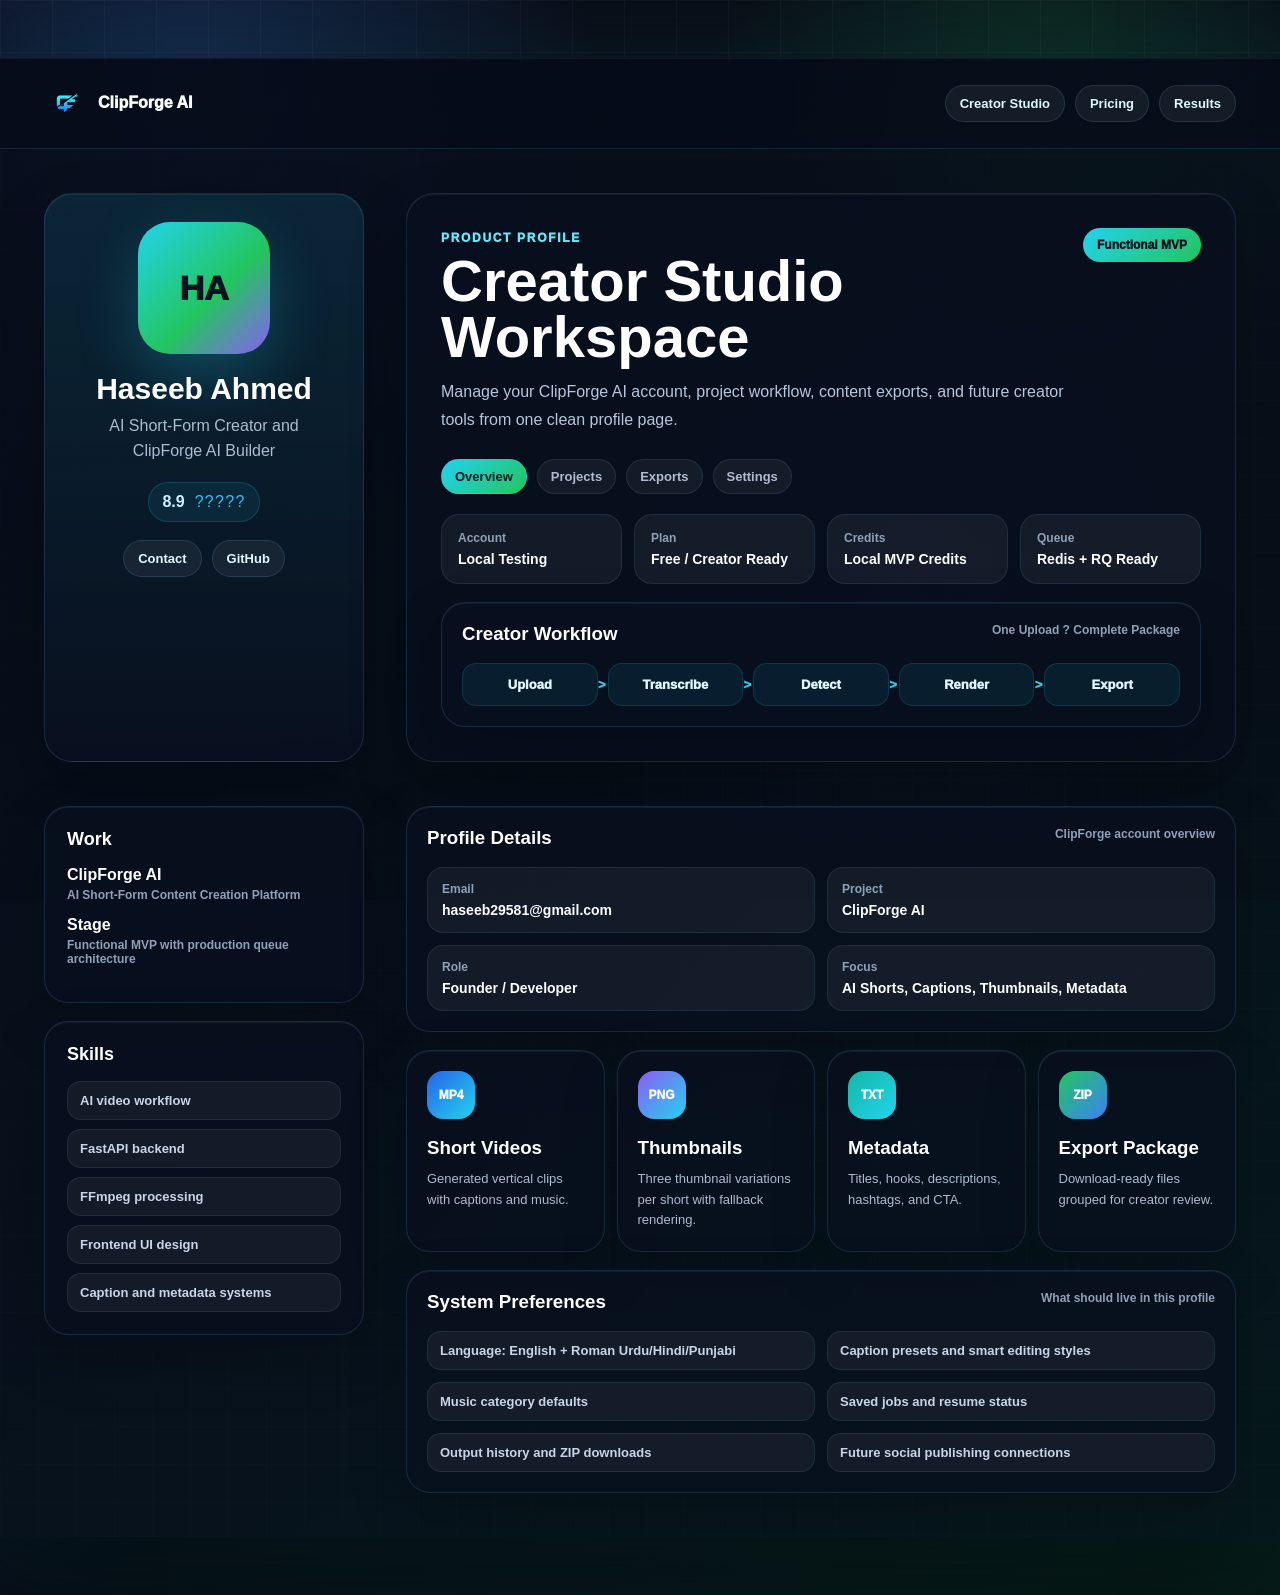
==== frontend/profile.html @ d9edbb4e "Prepare ClipForge AI project update" ====
<!DOCTYPE html>
<html lang="en">
<head>
  <meta charset="UTF-8" />
  <meta name="viewport" content="width=device-width, initial-scale=1.0" />
  <title>ClipForge AI - Profile</title>
  <meta http-equiv="Cache-Control" content="no-cache, no-store, must-revalidate" />
  <meta http-equiv="Pragma" content="no-cache" />
  <meta http-equiv="Expires" content="0" />
  <link rel="stylesheet" href="style.css?v=20260724-auth" />
</head>
<body data-theme="dark" class="profile-page-body">
  <div class="site-bg"></div>

  <main class="profile-page-shell">
    <section class="profile-dashboard-card">
      <header class="profile-page-nav" aria-label="Profile navigation">
        <a href="./index.html#product" class="profile-page-brand" aria-label="Back to ClipForge AI home">
          <img src="./assets/logo.png" alt="ClipForge AI Logo" />
          <span>ClipForge AI</span>
        </a>
        <div class="profile-page-nav-links">
          <a href="./index.html#creator">Creator Studio</a>
          <a href="./index.html#pricing">Pricing</a>
          <a href="./index.html#results">Results</a>
        </div>
      </header>

      <section class="profile-hero-grid">
        <aside class="profile-identity-panel">
          <div class="profile-avatar-large">HA</div>
          <h1>Haseeb Ahmed</h1>
          <p>AI Short-Form Creator and ClipForge AI Builder</p>
          <div class="profile-rating-row" aria-label="Profile rating">
            <strong>8.9</strong>
            <span>?????</span>
          </div>
          <div class="profile-action-row">
            <a href="mailto:haseeb29581@gmail.com">Contact</a>
            <a href="https://github.com/AI-Haseeb/clipforge-ai" target="_blank" rel="noreferrer">GitHub</a>
          </div>
        </aside>

        <section class="profile-main-panel">
          <div class="profile-title-row">
            <div>
              <span class="profile-kicker">Product Profile</span>
              <h2>Creator Studio Workspace</h2>
              <p>Manage your ClipForge AI account, project workflow, content exports, and future creator tools from one clean profile page.</p>
            </div>
            <span class="profile-status-badge">Functional MVP</span>
          </div>

          <div class="profile-tabs" role="list" aria-label="Profile sections">
            <span class="active">Overview</span>
            <span>Projects</span>
            <span>Exports</span>
            <span>Settings</span>
          </div>

          <div class="profile-info-grid">
            <article>
              <span>Account</span>
              <strong>Local Testing</strong>
            </article>
            <article>
              <span>Plan</span>
              <strong>Free / Creator Ready</strong>
            </article>
            <article>
              <span>Credits</span>
              <strong>Local MVP Credits</strong>
            </article>
            <article>
              <span>Queue</span>
              <strong>Redis + RQ Ready</strong>
            </article>
          </div>

          <div class="profile-section-card">
            <div class="profile-section-head">
              <h3>Creator Workflow</h3>
              <span>One Upload ? Complete Package</span>
            </div>
            <div class="profile-workflow-row">
              <span>Upload</span>
              <span>Transcribe</span>
              <span>Detect</span>
              <span>Render</span>
              <span>Export</span>
            </div>
          </div>
        </section>
      </section>

      <section class="profile-content-grid">
        <aside class="profile-side-column">
          <div class="profile-mini-card">
            <h3>Work</h3>
            <p><strong>ClipForge AI</strong><span>AI Short-Form Content Creation Platform</span></p>
            <p><strong>Stage</strong><span>Functional MVP with production queue architecture</span></p>
          </div>

          <div class="profile-mini-card">
            <h3>Skills</h3>
            <ul class="profile-skill-list">
              <li>AI video workflow</li>
              <li>FastAPI backend</li>
              <li>FFmpeg processing</li>
              <li>Frontend UI design</li>
              <li>Caption and metadata systems</li>
            </ul>
          </div>
        </aside>

        <section class="profile-details-column">
          <div class="profile-section-card">
            <div class="profile-section-head">
              <h3>Profile Details</h3>
              <span>ClipForge account overview</span>
            </div>
            <div class="profile-detail-table">
              <div><span>Email</span><strong>haseeb29581@gmail.com</strong></div>
              <div><span>Project</span><strong>ClipForge AI</strong></div>
              <div><span>Role</span><strong>Founder / Developer</strong></div>
              <div><span>Focus</span><strong>AI Shorts, Captions, Thumbnails, Metadata</strong></div>
            </div>
          </div>

          <div class="profile-card-grid">
            <article class="profile-output-card">
              <span>MP4</span>
              <h3>Short Videos</h3>
              <p>Generated vertical clips with captions and music.</p>
            </article>
            <article class="profile-output-card">
              <span>PNG</span>
              <h3>Thumbnails</h3>
              <p>Three thumbnail variations per short with fallback rendering.</p>
            </article>
            <article class="profile-output-card">
              <span>TXT</span>
              <h3>Metadata</h3>
              <p>Titles, hooks, descriptions, hashtags, and CTA.</p>
            </article>
            <article class="profile-output-card">
              <span>ZIP</span>
              <h3>Export Package</h3>
              <p>Download-ready files grouped for creator review.</p>
            </article>
          </div>

          <div class="profile-section-card">
            <div class="profile-section-head">
              <h3>System Preferences</h3>
              <span>What should live in this profile</span>
            </div>
            <div class="profile-preference-grid">
              <span>Language: English + Roman Urdu/Hindi/Punjabi</span>
              <span>Caption presets and smart editing styles</span>
              <span>Music category defaults</span>
              <span>Saved jobs and resume status</span>
              <span>Output history and ZIP downloads</span>
              <span>Future social publishing connections</span>
            </div>
          </div>
        </section>
      </section>
    </section>
  </main>
</body>
</html>
---- frontend/style.css ----
﻿/*
 * ClipForge AI file note: Frontend visual design: dark/light theme, responsive layout, Creator Studio, pricing, results, and premium SaaS styling.
 * Theme/layout sections are grouped with comments for easier UI debugging.
 */

* {
  margin: 0;
  padding: 0;
  box-sizing: border-box;
}

:root {
  --bg: #070910;
  --bg-soft: #0d111c;
  --panel: rgba(18, 23, 36, 0.86);
  --panel-solid: #151b2a;
  --panel-2: #202738;
  --panel-3: #0c101a;
  --text: #ffffff;
  --muted: #aab4c8;
  --muted-2: #7f8aa3;
  --blue: #3b82f6;
  --blue-2: #2563eb;
  --cyan: #22d3ee;
  --green: #22c55e;
  --green-2: #16a34a;
  --purple: #8b5cf6;
  --pink: #ec4899;
  --orange: #f97316;
  --red: #ef4444;
  --border: rgba(255, 255, 255, 0.09);
  --border-strong: rgba(255, 255, 255, 0.16);
  --shadow: 0 30px 100px rgba(0, 0, 0, 0.42);
}

html {
  scroll-behavior: smooth;
}

body {
  min-height: 100vh;
  background: var(--bg);
  color: var(--text);
  font-family: Inter, Arial, sans-serif;
  overflow-x: hidden;
}

.site-bg {
  position: fixed;
  inset: 0;
  z-index: -1;
  background:
    radial-gradient(circle at 15% 10%, rgba(59, 130, 246, 0.24), transparent 30%),
    radial-gradient(circle at 82% 12%, rgba(34, 197, 94, 0.18), transparent 26%),
    radial-gradient(circle at 70% 70%, rgba(139, 92, 246, 0.16), transparent 30%),
    linear-gradient(180deg, #090d17 0%, #070910 55%, #05060a 100%);
}

.site-bg::after {
  content: "";
  position: absolute;
  inset: 0;
  background-image:
    linear-gradient(rgba(255, 255, 255, 0.035) 1px, transparent 1px),
    linear-gradient(90deg, rgba(255, 255, 255, 0.035) 1px, transparent 1px);
  background-size: 52px 52px;
  mask-image: linear-gradient(to bottom, rgba(0, 0, 0, 0.9), transparent 72%);
}

/* =========================
   HEADER
========================= */

.top-nav {
  width: min(1500px, calc(100% - 40px));
  margin: 18px auto 0;
  padding: 12px 14px;
  border: 1px solid var(--border);
  border-radius: 22px;
  background: rgba(10, 14, 24, 0.78);
  backdrop-filter: blur(18px);
  display: flex;
  align-items: center;
  justify-content: space-between;
  gap: 18px;
  position: sticky;
  top: 14px;
  z-index: 20;
  box-shadow: 0 16px 60px rgba(0, 0, 0, 0.25);
}

.brand {
  display: flex;
  align-items: center;
  gap: 10px;
  color: white;
  text-decoration: none;
  min-width: max-content;
}

.brand-logo {
  width: 42px;
  height: 42px;
  object-fit: cover;
  border-radius: 12px;
}

.brand span {
  font-size: 17px;
  font-weight: 1000;
  letter-spacing: -0.3px;
}

.nav-links {
  display: flex;
  gap: 12px;
  align-items: center;
}

.nav-links a {
  color: var(--muted);
  text-decoration: none;
  font-size: 13px;
  font-weight: 800;
  transition: color 0.2s ease;
  white-space: nowrap;
}

.nav-links a:hover {
  color: #ffffff;
}

.nav-actions {
  display: flex;
  align-items: center;
  gap: 10px;
  min-width: max-content;
}

.login-btn {
  border: 1px solid var(--border);
  background: rgba(255, 255, 255, 0.06);
  color: white;
  padding: 11px 16px;
  border-radius: 999px;
  font-weight: 900;
  cursor: pointer;
}

.login-btn:hover {
  background: rgba(255, 255, 255, 0.1);
}

.nav-cta {
  color: white;
  text-decoration: none;
  padding: 11px 16px;
  border-radius: 999px;
  background: linear-gradient(135deg, var(--blue-2), var(--blue));
  font-size: 14px;
  font-weight: 1000;
  box-shadow: 0 12px 28px rgba(37, 99, 235, 0.28);
}

.nav-cta:hover {
  transform: translateY(-1px);
}

/* =========================
   GLOBAL LAYOUT
========================= */

main {
  width: min(1580px, calc(100% - 32px));
  margin: auto;
}

.section-kicker {
  display: inline-flex;
  align-items: center;
  gap: 9px;
  padding: 9px 13px;
  border-radius: 999px;
  background: rgba(59, 130, 246, 0.13);
  border: 1px solid rgba(96, 165, 250, 0.24);
  color: #cfe3ff;
  font-size: 13px;
  font-weight: 900;
}

.section-head {
  max-width: 850px;
  margin-bottom: 28px;
}

.section-head.center {
  text-align: center;
  margin-left: auto;
  margin-right: auto;
}

.section-head h2 {
  font-size: clamp(34px, 4vw, 56px);
  line-height: 1.02;
  letter-spacing: -2px;
  margin-top: 14px;
}

.section-head p {
  color: var(--muted);
  margin-top: 14px;
  line-height: 1.65;
  font-size: 16px;
}

/* =========================
   HERO
========================= */

.hero-section {
  min-height: 740px;
  padding: 86px 0 60px;
  display: grid;
  grid-template-columns: 1.08fr 0.92fr;
  gap: 48px;
  align-items: center;
  overflow: visible;
}

.hero-pill {
  display: inline-flex;
  align-items: center;
  gap: 9px;
  padding: 9px 13px;
  border-radius: 999px;
  background: rgba(59, 130, 246, 0.13);
  border: 1px solid rgba(96, 165, 250, 0.24);
  color: #cfe3ff;
  font-size: 13px;
  font-weight: 900;
}

.pulse-dot {
  width: 8px;
  height: 8px;
  border-radius: 50%;
  background: var(--green);
  box-shadow: 0 0 0 7px rgba(34, 197, 94, 0.16);
}

.hero-left h1 {
  margin-top: 22px;
  font-size: clamp(48px, 6.6vw, 92px);
  line-height: 0.95;
  letter-spacing: -4px;
  max-width: 940px;
}

.hero-left h1 span {
  display: block;
  background: linear-gradient(90deg, #60a5fa, #22d3ee, #22c55e);
  -webkit-background-clip: text;
  background-clip: text;
  color: transparent;
}

.hero-left p {
  margin-top: 24px;
  color: var(--muted);
  font-size: 18px;
  line-height: 1.65;
  max-width: 780px;
}

.hero-actions {
  display: flex;
  flex-wrap: wrap;
  gap: 14px;
  margin-top: 34px;
}

.primary-action,
.secondary-action {
  text-decoration: none;
  padding: 16px 22px;
  border-radius: 16px;
  font-weight: 1000;
}

.primary-action {
  color: white;
  background: linear-gradient(135deg, var(--blue-2), var(--cyan));
  box-shadow: 0 18px 48px rgba(37, 99, 235, 0.32);
}

.secondary-action {
  color: white;
  background: rgba(255, 255, 255, 0.07);
  border: 1px solid var(--border);
}

.trust-row {
  display: grid;
  grid-template-columns: repeat(3, 1fr);
  gap: 14px;
  margin-top: 34px;
  max-width: 780px;
}

.trust-row div {
  background: var(--panel);
  border: 1px solid var(--border);
  box-shadow: var(--shadow);
  backdrop-filter: blur(18px);
  border-radius: 18px;
  padding: 16px;
}

.trust-row strong {
  display: block;
  font-size: 15px;
}

.trust-row span {
  display: block;
  margin-top: 5px;
  color: var(--muted-2);
  font-size: 13px;
}

/* =========================
   ADVANCED HERO IMAGE VISUAL
   Image + border + glow move together
========================= */

.hero-right {
  position: relative;
  min-height: 660px;
  display: flex;
  align-items: center;
  justify-content: center;
  overflow: visible;
  padding-top: 46px;
  padding-bottom: 46px;
}

.hero-visual-wrap {
  position: relative;
  width: 100%;
  max-width: 640px;
  display: flex;
  align-items: center;
  justify-content: center;
  overflow: visible;
  padding-top: 46px;
  padding-bottom: 46px;
  animation: heroFloatWrap 5.5s ease-in-out infinite;
  will-change: transform;
}

.hero-image-frame {
  position: relative;
  width: min(100%, 520px);
  height: 600px;
  padding: 3px;
  border-radius: 38px;
  background: linear-gradient(
    135deg,
    var(--blue-2),
    var(--cyan),
    var(--green),
    var(--purple)
  );
  box-shadow:
    0 0 24px rgba(37, 99, 235, 0.34),
    0 0 48px rgba(34, 211, 238, 0.22),
    0 0 70px rgba(34, 197, 94, 0.16),
    0 30px 95px rgba(0, 0, 0, 0.55);
  overflow: hidden;
  z-index: 2;
  isolation: isolate;
}

.hero-image-frame::before {
  content: "";
  position: absolute;
  inset: 3px;
  border-radius: 35px;
  background:
    radial-gradient(circle at 20% 10%, rgba(59, 130, 246, 0.16), transparent 34%),
    radial-gradient(circle at 80% 85%, rgba(34, 197, 94, 0.12), transparent 34%),
    #05070d;
  z-index: 1;
}

.hero-image-frame {
  position: relative;
  width: min(100%, 390px);
  height: 660px;
  padding: 3px;
  border-radius: 38px;
  background: linear-gradient(
    135deg,
    #2563eb,
    #22d3ee,
    #22c55e,
    #8b5cf6
  );
  box-shadow:
    0 0 24px rgba(37, 99, 235, 0.34),
    0 0 48px rgba(34, 211, 238, 0.22),
    0 0 70px rgba(34, 197, 94, 0.16),
    0 30px 95px rgba(0, 0, 0, 0.55);
  overflow: hidden;
  z-index: 2;
  isolation: isolate;
}

.hero-showcase-image {
  position: relative;
  z-index: 2;
  width: 100%;
  height: 100%;
  display: block;
  object-fit: cover;
  object-position: center top;
  border-radius: 35px;
}

@keyframes heroFloatWrap {
  0%, 100% {
    transform: translateY(0);
  }

  50% {
    transform: translateY(-10px);
  }
}

@keyframes imageShine {
  0% {
    left: -80%;
    opacity: 0;
  }

  12% {
    opacity: 1;
  }

  36% {
    left: 132%;
    opacity: 0;
  }

  100% {
    left: 132%;
    opacity: 0;
  }
}

/* =========================
   QUICK INPUT BAR
========================= */

.quick-input-section {
  padding: 8px 0 46px;
}

.quick-input-card {
  position: relative;
  overflow: hidden;
  display: grid;
  grid-template-columns: 1.1fr auto 0.85fr;
  gap: 22px;
  align-items: center;
  padding: 24px;
  border-radius: 30px;
  background:
    linear-gradient(135deg, rgba(18, 23, 36, 0.94), rgba(10, 14, 24, 0.82)),
    radial-gradient(circle at 12% 20%, rgba(59, 130, 246, 0.18), transparent 34%),
    radial-gradient(circle at 88% 80%, rgba(34, 197, 94, 0.14), transparent 32%);
  border: 1px solid var(--border);
  box-shadow: 0 28px 90px rgba(0, 0, 0, 0.34);
  backdrop-filter: blur(18px);
}

.quick-input-card::after {
  content: "";
  position: absolute;
  inset: 1px;
  border-radius: 29px;
  pointer-events: none;
  background: linear-gradient(
    135deg,
    rgba(59, 130, 246, 0.16),
    transparent 34%,
    rgba(34, 211, 238, 0.12),
    transparent 62%,
    rgba(34, 197, 94, 0.14)
  );
}

.quick-input-copy {
  position: relative;
  z-index: 2;
}

.quick-input-copy h2 {
  margin-top: 12px;
  font-size: clamp(26px, 3vw, 40px);
  line-height: 1.05;
  letter-spacing: -1.4px;
}

.quick-input-copy p {
  margin-top: 10px;
  color: var(--muted);
  line-height: 1.6;
  max-width: 700px;
}

.quick-input-actions {
  position: relative;
  z-index: 2;
  display: flex;
  gap: 12px;
  flex-wrap: wrap;
  justify-content: center;
}

.quick-input-btn {
  display: inline-flex;
  align-items: center;
  justify-content: center;
  min-width: 150px;
  padding: 15px 18px;
  border-radius: 16px;
  text-decoration: none;
  color: white;
  font-weight: 1000;
  white-space: nowrap;
}

.quick-input-btn.primary {
  background: linear-gradient(135deg, var(--blue-2), var(--cyan));
  box-shadow: 0 16px 42px rgba(37, 99, 235, 0.28);
}

.quick-input-btn.secondary {
  background: rgba(255, 255, 255, 0.07);
  border: 1px solid var(--border-strong);
}

.quick-input-btn:hover {
  transform: translateY(-1px);
}

.quick-input-stats {
  position: relative;
  z-index: 2;
  display: grid;
  grid-template-columns: repeat(3, 1fr);
  gap: 10px;
}

.quick-input-stats div {
  padding: 14px;
  border-radius: 18px;
  background: rgba(255, 255, 255, 0.06);
  border: 1px solid var(--border);
}

.quick-input-stats strong,
.quick-input-stats span {
  display: block;
}

.quick-input-stats strong {
  font-size: 18px;
}

.quick-input-stats span {
  margin-top: 5px;
  color: var(--muted-2);
  font-size: 12px;
  line-height: 1.35;
}

/* =========================
   QUICK INPUT BAR
========================= */

.quick-input-section {
  padding: 8px 0 52px;
}

.quick-input-card {
  position: relative;
  overflow: hidden;
  display: grid;
  grid-template-columns: 1.1fr auto 0.85fr;
  gap: 22px;
  align-items: center;
  padding: 24px;
  border-radius: 30px;
  background:
    radial-gradient(circle at 12% 18%, rgba(59, 130, 246, 0.18), transparent 35%),
    radial-gradient(circle at 88% 80%, rgba(34, 197, 94, 0.14), transparent 34%),
    linear-gradient(135deg, rgba(18, 23, 36, 0.94), rgba(10, 14, 24, 0.82));
  border: 1px solid var(--border);
  box-shadow: 0 28px 90px rgba(0, 0, 0, 0.34);
  backdrop-filter: blur(18px);
}

.quick-input-card::after {
  content: "";
  position: absolute;
  inset: 1px;
  border-radius: 29px;
  pointer-events: none;
  background: linear-gradient(
    135deg,
    rgba(59, 130, 246, 0.14),
    transparent 34%,
    rgba(34, 211, 238, 0.12),
    transparent 62%,
    rgba(34, 197, 94, 0.14)
  );
}

.quick-input-copy,
.quick-input-actions,
.quick-input-stats {
  position: relative;
  z-index: 2;
}

.quick-input-copy h2 {
  margin-top: 12px;
  font-size: clamp(26px, 3vw, 40px);
  line-height: 1.05;
  letter-spacing: -1.4px;
}

.quick-input-copy p {
  margin-top: 10px;
  color: var(--muted);
  line-height: 1.6;
  max-width: 700px;
}

.quick-input-actions {
  display: flex;
  gap: 12px;
  flex-wrap: wrap;
  justify-content: center;
}

.quick-input-btn {
  display: inline-flex;
  align-items: center;
  justify-content: center;
  min-width: 150px;
  padding: 15px 18px;
  border-radius: 16px;
  text-decoration: none;
  color: white;
  font-weight: 1000;
  white-space: nowrap;
}

.quick-input-btn.primary {
  background: linear-gradient(135deg, var(--blue-2), var(--cyan));
  box-shadow: 0 16px 42px rgba(37, 99, 235, 0.28);
}

.quick-input-btn.secondary {
  background: rgba(255, 255, 255, 0.07);
  border: 1px solid var(--border-strong);
}

.quick-input-btn:hover {
  transform: translateY(-1px);
}

.quick-input-stats {
  display: grid;
  grid-template-columns: repeat(3, 1fr);
  gap: 11px;
}

.quick-input-stats div {
  padding: 14px;
  border-radius: 18px;
  background: rgba(255, 255, 255, 0.06);
  border: 1px solid var(--border);
}

.quick-input-stats strong,
.quick-input-stats span {
  display: block;
}

.quick-input-stats strong {
  font-size: 18px;
}

.quick-input-stats span {
  margin-top: 5px;
  color: var(--muted-2);
  font-size: 12px;
  line-height: 1.35;
}

/* =========================
   WHY CLIPFORGE / COMPARISON
========================= */

.why-section {
  padding: 76px 0;
}

.why-grid {
  display: grid;
  grid-template-columns: 0.9fr 1.1fr;
  gap: 22px;
  align-items: stretch;
}

.why-main-card,
.comparison-card,
.why-mini-grid article {
  background: rgba(18, 23, 36, 0.86);
  border: 1px solid var(--border);
  border-radius: 28px;
  box-shadow: 0 24px 80px rgba(0, 0, 0, 0.28);
  backdrop-filter: blur(18px);
}

.why-main-card {
  padding: 28px;
  position: relative;
  overflow: hidden;
}

.why-main-card::after {
  content: "";
  position: absolute;
  right: -80px;
  bottom: -90px;
  width: 220px;
  height: 220px;
  border-radius: 999px;
  background: radial-gradient(circle, rgba(34, 211, 238, 0.18), transparent 70%);
}

.why-card-top {
  position: relative;
  z-index: 2;
}

.why-badge {
  display: inline-block;
  padding: 8px 11px;
  border-radius: 999px;
  background: rgba(34, 197, 94, 0.14);
  color: #bbf7d0;
  font-size: 12px;
  font-weight: 1000;
  margin-bottom: 14px;
}

.why-main-card h3 {
  font-size: clamp(28px, 3vw, 42px);
  line-height: 1.05;
  letter-spacing: -1.4px;
  max-width: 620px;
}

.why-main-card p {
  position: relative;
  z-index: 2;
  margin-top: 16px;
  color: var(--muted);
  line-height: 1.65;
}

.why-points {
  position: relative;
  z-index: 2;
  display: grid;
  gap: 12px;
  margin-top: 22px;
}

.why-points div {
  padding: 15px;
  border-radius: 18px;
  background: rgba(255, 255, 255, 0.06);
  border: 1px solid var(--border);
}

.why-points strong,
.why-points span {
  display: block;
}

.why-points span {
  margin-top: 5px;
  color: var(--muted-2);
  line-height: 1.45;
  font-size: 14px;
}

.comparison-card {
  overflow: hidden;
}

.comparison-header,
.comparison-row {
  display: grid;
  grid-template-columns: 1.1fr 0.85fr 0.85fr;
  gap: 12px;
  align-items: center;
  padding: 16px 18px;
}

.comparison-header {
  background:
    linear-gradient(135deg, rgba(37, 99, 235, 0.26), rgba(34, 211, 238, 0.12));
  color: #dbeafe;
  font-size: 13px;
  font-weight: 1000;
  text-transform: uppercase;
  letter-spacing: 0.6px;
}

.comparison-row {
  border-top: 1px solid var(--border);
  color: var(--muted);
  line-height: 1.45;
}

.comparison-row span:first-child {
  color: white;
  font-weight: 900;
}

.good,
.bad {
  display: inline-flex;
  width: fit-content;
  padding: 7px 10px;
  border-radius: 999px;
  font-size: 12px;
  font-weight: 1000;
}

.good {
  color: #bbf7d0 !important;
  background: rgba(34, 197, 94, 0.14);
  border: 1px solid rgba(34, 197, 94, 0.22);
}

.bad {
  color: #fed7aa !important;
  background: rgba(249, 115, 22, 0.12);
  border: 1px solid rgba(249, 115, 22, 0.22);
}

.why-mini-grid {
  display: grid;
  grid-template-columns: repeat(3, 1fr);
  gap: 18px;
  margin-top: 22px;
}

.why-mini-grid article {
  padding: 22px;
}

.why-mini-grid span {
  display: grid;
  place-items: center;
  width: 42px;
  height: 42px;
  border-radius: 14px;
  background: linear-gradient(135deg, var(--blue-2), var(--cyan));
  font-weight: 1000;
  margin-bottom: 16px;
}

.why-mini-grid h3 {
  font-size: 20px;
  margin-bottom: 9px;
}

.why-mini-grid p {
  color: var(--muted);
  line-height: 1.55;
}


/* =========================
   TOOLS / HOW / FEATURES / PRICING
========================= */

.tools-section,
.how-section,
.features-section,
.pricing-section {
  padding: 76px 0;
}

.tools-grid,
.features-grid,
.pricing-grid {
  display: grid;
  gap: 18px;
}

.tools-grid {
  grid-template-columns: repeat(auto-fill, minmax(280px, 1fr));
}

.tool-card,
.step-card,
.feature-card,
.price-card {
  background: rgba(18, 23, 36, 0.86);
  border: 1px solid var(--border);
  border-radius: 24px;
  padding: 24px;
  box-shadow: 0 24px 80px rgba(0, 0, 0, 0.28);
}

.tool-card {
  position: relative;
  overflow: hidden;
}

.tool-card::after {
  content: "";
  position: absolute;
  inset: auto -40px -70px auto;
  width: 140px;
  height: 140px;
  border-radius: 50%;
  background: rgba(59, 130, 246, 0.16);
}

.tool-icon {
  width: 46px;
  height: 46px;
  border-radius: 16px;
  display: grid;
  place-items: center;
  background: rgba(59, 130, 246, 0.14);
  border: 1px solid rgba(96, 165, 250, 0.25);
  margin-bottom: 18px;
  font-size: 20px;
}

.tool-status,
.plan-label {
  display: inline-block;
  padding: 7px 10px;
  border-radius: 999px;
  font-size: 12px;
  font-weight: 1000;
  margin-bottom: 14px;
}

.tool-card.available .tool-status {
  background: rgba(34, 197, 94, 0.14);
  color: #bbf7d0;
}

.tool-card.soon .tool-status {
  background: rgba(249, 115, 22, 0.14);
  color: #fed7aa;
}

.tool-card h3,
.step-card h3,
.feature-card h3,
.price-card h3 {
  font-size: 20px;
  margin-bottom: 10px;
}

.tool-card p,
.step-card p,
.feature-card p,
.price-card p,
.price-card li {
  color: var(--muted);
  line-height: 1.58;
}

.workflow {
  display: grid;
  grid-template-columns: repeat(5, 1fr);
  gap: 16px;
}

.step-card {
  position: relative;
}

.step-number {
  width: 42px;
  height: 42px;
  border-radius: 14px;
  display: grid;
  place-items: center;
  background: linear-gradient(135deg, var(--blue-2), var(--cyan));
  font-weight: 1000;
  margin-bottom: 18px;
}

.features-grid {
  grid-template-columns: repeat(auto-fill, minmax(300px, 1fr));
}

.feature-card {
  min-height: 180px;
}

.feature-card h3 {
  display: flex;
  align-items: center;
  gap: 10px;
}

.feature-card h3::before {
  content: "";
  width: 10px;
  height: 10px;
  border-radius: 999px;
  background: linear-gradient(135deg, var(--green), var(--cyan));
  box-shadow: 0 0 0 6px rgba(34, 197, 94, 0.12);
  flex: 0 0 auto;
}

.pricing-grid {
  grid-template-columns: repeat(4, 1fr);
}

.price-card {
  display: flex;
  flex-direction: column;
}

.price-card.highlighted {
  border-color: rgba(34, 197, 94, 0.45);
  box-shadow: 0 30px 100px rgba(34, 197, 94, 0.12);
  transform: translateY(-8px);
}

.plan-label {
  background: rgba(59, 130, 246, 0.16);
  color: #bfdbfe;
  width: fit-content;
}

.price {
  font-size: 28px;
  color: white !important;
  font-weight: 1000;
  margin: 8px 0;
}

.price-desc {
  margin-bottom: 18px;
}

.price-card ul {
  list-style: none;
  display: grid;
  gap: 10px;
  margin: 18px 0 22px;
}

.price-card li {
  position: relative;
  padding-left: 24px;
}

.price-card li::before {
  content: "";
  position: absolute;
  left: 0;
  color: var(--green);
  font-weight: 1000;
}

.plan-btn {
  margin-top: auto;
  text-align: center;
  text-decoration: none;
  color: white;
  background: rgba(37, 99, 235, 0.22);
  border: 1px solid rgba(96, 165, 250, 0.24);
  padding: 13px 16px;
  border-radius: 14px;
  font-weight: 1000;
}

.price-card.highlighted .plan-btn {
  background: linear-gradient(135deg, var(--green-2), var(--blue));
}

/* =========================
   CREATOR STUDIO
========================= */

.creator-section {
  padding-top: 84px;
}

.creator-section-heading {
  max-width: 1180px;
  margin: 0 auto 28px;
  padding: 0 18px;
  text-align: center;
}

.creator-section-heading h2 {
  margin: 0;
  font-size: clamp(44px, 6vw, 82px);
  line-height: 0.95;
  letter-spacing: 0;
  color: #fff;
}
.studio-shell {
  padding: 34px;
  border-radius: 34px;
  background: rgba(10, 14, 24, 0.7);
  border: 1px solid var(--border);
  box-shadow: var(--shadow);
}

.studio-header,
.status-header,
.results-header,
.section-title,
.card-header,
.card-actions,
.resume-row {
  display: flex;
  align-items: center;
  gap: 14px;
}

.studio-header,
.status-header,
.results-header,
.section-title {
  justify-content: space-between;
}

.studio-header h2 {
  font-size: 38px;
  margin-top: 10px;
  letter-spacing: -1px;
}

.studio-header p,
.panel-heading p,
.status-header p,
.results-header p,
.card-header span,
.hint,
.advanced small,
.input-box small {
  color: var(--muted-2);
}

.status-badges {
  display: flex;
  flex-wrap: wrap;
  gap: 8px;
  justify-content: flex-end;
}

.status-badges span {
  border-radius: 999px;
  padding: 9px 12px;
  background: rgba(255, 255, 255, 0.07);
  border: 1px solid var(--border);
  color: #dbeafe;
  font-size: 12px;
  font-weight: 900;
}

.studio-grid {
  display: grid;
  grid-template-columns: 0.88fr 1.4fr;
  gap: 22px;
  margin-top: 26px;
}

.input-panel,
.settings-panel,
.status-card,
.results {
  background: var(--panel);
  border: 1px solid var(--border);
  box-shadow: var(--shadow);
  backdrop-filter: blur(18px);
}

.input-panel,
.settings-panel {
  border-radius: 26px;
  padding: 24px;
}

.panel-heading {
  margin-bottom: 18px;
}

.panel-heading h3 {
  font-size: 20px;
  margin-bottom: 6px;
}

.input-tabs {
  display: grid;
  grid-template-columns: 1fr 1fr;
  gap: 10px;
}

.tab {
  border: none;
  padding: 14px 18px;
  border-radius: 14px;
  background: var(--panel-2);
  color: white;
  cursor: pointer;
  font-weight: 1000;
}

.tab.active {
  background: linear-gradient(135deg, var(--blue-2), var(--blue));
  box-shadow: 0 16px 35px rgba(37, 99, 235, 0.28);
}

.input-box {
  margin-top: 18px;
}

.input-box label,
.grid label,
.advanced label {
  display: block;
  margin-bottom: 9px;
  font-weight: 900;
}

.input-box input,
.advanced input,
.resume-row input,
.grid select {
  width: 100%;
  min-height: 52px;
  padding: 15px 16px;
  border-radius: 16px;
  border: 1px solid rgba(255, 255, 255, 0.08);
  background:
    linear-gradient(135deg, rgba(255, 255, 255, 0.095), rgba(255, 255, 255, 0.055)),
    rgba(15, 21, 34, 0.92);
  color: white;
  outline: none;
  font-weight: 800;
  box-shadow:
    inset 0 1px 0 rgba(255, 255, 255, 0.04),
    0 14px 36px rgba(0, 0, 0, 0.16);
  transition:
    border-color 0.2s ease,
    box-shadow 0.2s ease,
    background 0.2s ease,
    transform 0.2s ease;
}

.input-box input:hover,
.advanced input:hover,
.resume-row input:hover,
.grid select:hover {
  border-color: rgba(96, 165, 250, 0.34);
  background:
    linear-gradient(135deg, rgba(59, 130, 246, 0.14), rgba(255, 255, 255, 0.055)),
    rgba(18, 26, 42, 0.95);
}

.input-box input:focus,
.advanced input:focus,
.resume-row input:focus,
.grid select:focus {
  border-color: rgba(96, 165, 250, 0.78);
  box-shadow:
    0 0 0 4px rgba(37, 99, 235, 0.18),
    0 18px 42px rgba(37, 99, 235, 0.14);
}

/* Premium dropdown closed design */
.grid select {
  appearance: none;
  -webkit-appearance: none;
  cursor: pointer;
  padding-right: 48px;
  background-image:
    linear-gradient(45deg, transparent 50%, #dbeafe 50%),
    linear-gradient(135deg, #dbeafe 50%, transparent 50%),
    linear-gradient(135deg, rgba(255, 255, 255, 0.095), rgba(255, 255, 255, 0.055));
  background-position:
    calc(100% - 24px) 22px,
    calc(100% - 17px) 22px,
    0 0;
  background-size:
    7px 7px,
    7px 7px,
    100% 100%;
  background-repeat: no-repeat;
}

/* Dropdown opened options Ã¢â‚¬â€ browser support limited, but this improves Chrome/Edge */
.grid select option {
  background: #111827;
  color: #ffffff;
  font-weight: 700;
}

.grid select option:checked {
  background: #2563eb;
  color: #ffffff;
}

/* Premium upload drop area */
.upload-drop {
  position: relative;
  padding: 22px;
  border: 1px dashed rgba(96, 165, 250, 0.42);
  border-radius: 22px;
  background:
    radial-gradient(circle at 15% 10%, rgba(59, 130, 246, 0.16), transparent 32%),
    radial-gradient(circle at 90% 90%, rgba(34, 197, 94, 0.1), transparent 32%),
    rgba(59, 130, 246, 0.055);
  box-shadow:
    inset 0 1px 0 rgba(255, 255, 255, 0.035),
    0 18px 46px rgba(0, 0, 0, 0.14);
}

.upload-drop:hover {
  border-color: rgba(34, 211, 238, 0.58);
  background:
    radial-gradient(circle at 15% 10%, rgba(59, 130, 246, 0.2), transparent 32%),
    radial-gradient(circle at 90% 90%, rgba(34, 197, 94, 0.13), transparent 32%),
    rgba(59, 130, 246, 0.075);
}

/* Premium native file input */
.upload-drop input[type="file"] {
  width: 100%;
  padding: 14px;
  min-height: 58px;
  border-radius: 18px;
  border: 1px solid rgba(96, 165, 250, 0.16);
  background:
    linear-gradient(135deg, rgba(3, 6, 12, 0.72), rgba(15, 21, 34, 0.72));
  color: var(--muted);
  font-size: 13px;
  font-weight: 800;
  cursor: pointer;
}

.upload-drop input[type="file"]::file-selector-button {
  margin-right: 14px;
  border: none;
  border-radius: 13px;
  padding: 12px 16px;
  background: linear-gradient(135deg, var(--blue-2), var(--cyan));
  color: white;
  font-weight: 1000;
  cursor: pointer;
  box-shadow: 0 12px 30px rgba(37, 99, 235, 0.28);
  transition: transform 0.2s ease, box-shadow 0.2s ease;
}

.upload-drop input[type="file"]::file-selector-button:hover {
  transform: translateY(-1px);
  box-shadow: 0 16px 38px rgba(37, 99, 235, 0.34);
}

.upload-drop small {
  margin-top: 12px;
  color: var(--muted-2);
}
.quick-info {
  display: grid;
  gap: 12px;
  margin-top: 18px;
}

.quick-info div {
  padding: 15px;
  border-radius: 16px;
  background: rgba(255, 255, 255, 0.06);
  border: 1px solid var(--border);
}

.quick-info strong,
.quick-info span {
  display: block;
}

.quick-info span {
  margin-top: 5px;
  color: var(--muted-2);
  font-size: 13px;
}

.grid {
  display: grid;
  grid-template-columns: repeat(2, minmax(220px, 1fr));
  gap: 16px;
}

.advanced {
  display: grid;
  grid-template-columns: repeat(3, 1fr);
  gap: 16px;
  margin-top: 18px;
}

.advanced small,
.input-box small {
  display: block;
  margin-top: 7px;
  font-size: 12px;
  line-height: 1.4;
}

.generate-btn {
  width: 100%;
  margin-top: 22px;
  padding: 18px;
  border: none;
  border-radius: 18px;
  font-size: 18px;
  font-weight: 1000;
  cursor: pointer;
  background: linear-gradient(135deg, var(--green-2), var(--blue));
  color: white;
  box-shadow: 0 18px 50px rgba(34, 197, 94, 0.22);
}

.generate-btn:hover {
  transform: translateY(-1px);
}

.generate-btn:disabled {
  cursor: not-allowed;
  opacity: 0.75;
  transform: none;
}

/* =========================
   STATUS
========================= */

.status-card {
  margin-top: 22px;
  border-radius: 26px;
  padding: 22px;
}

.status-header p {
  margin-top: 5px;
  font-size: 13px;
}

#progressStep,
.section-title span {
  background: rgba(59, 130, 246, 0.2);
  color: #dbeafe;
  padding: 8px 12px;
  border-radius: 999px;
  font-size: 12px;
  font-weight: 1000;
}

.progress-shell {
  width: 100%;
  height: 12px;
  background: rgba(0, 0, 0, 0.45);
  border-radius: 999px;
  overflow: hidden;
  margin: 18px 0;
  border: 1px solid var(--border);
}

.progress-bar {
  width: 0%;
  height: 100%;
  border-radius: 999px;
  background: linear-gradient(90deg, var(--blue), var(--cyan), var(--green));
  transition: width 0.35s ease;
}

.status-card pre {
  margin-top: 10px;
  color: #e5e7eb;
  white-space: pre-wrap;
  background: rgba(3, 6, 12, 0.72);
  padding: 16px;
  border-radius: 16px;
  min-height: 94px;
  border: 1px solid rgba(255, 255, 255, 0.06);
  line-height: 1.45;
}

.resume-row {
  margin-top: 15px;
  align-items: stretch;
}

.resume-row input {
  flex: 1;
}

.resume-row button,
.secondary-btn,
.card-actions button {
  border: none;
  padding: 0 18px;
  border-radius: 14px;
  background: var(--blue-2);
  color: white;
  font-weight: 1000;
  cursor: pointer;
}

.secondary-btn {
  background: #374151 !important;
}

.hint {
  margin-top: 12px;
  font-size: 13px;
}

/* =========================
   RESULTS
========================= */

.results-wrapper {
  padding: 34px 0 70px;
}

.results {
  border-radius: 34px;
  padding: 28px;
}

.results-header {
  padding-bottom: 22px;
  border-bottom: 1px solid var(--border);
  margin-bottom: 12px;
}

.results-header h3 {
  font-size: 32px;
  margin-top: 8px;
}

.zip-btn {
  display: inline-block;
  background: linear-gradient(135deg, var(--green-2), var(--green));
  color: white;
  text-decoration: none;
  padding: 15px 22px;
  border-radius: 16px;
  font-weight: 1000;
  white-space: nowrap;
  box-shadow: 0 14px 34px rgba(34, 197, 94, 0.22);
}

.disabled-link {
  pointer-events: none;
  opacity: 0.55;
}

.hidden {
  display: none;
}

.section-title {
  margin: 24px 0 14px;
  padding-top: 14px;
  border-top: 1px solid var(--border);
}

.section-title h4 {
  font-size: 20px;
}

.result-grid {
  display: grid;
  grid-template-columns: repeat(auto-fill, minmax(290px, 1fr));
  gap: 18px;
}

.result-card {
  background: rgba(12, 16, 26, 0.88);
  padding: 16px;
  border-radius: 20px;
  border: 1px solid var(--border);
  box-shadow: 0 22px 65px rgba(0, 0, 0, 0.28);
}

.result-card video,
.result-card img {
  width: 100%;
  max-height: 470px;
  object-fit: contain;
  background: #02040a;
  border-radius: 16px;
  margin-top: 14px;
  border: 1px solid rgba(255, 255, 255, 0.06);
}

.result-card p {
  color: var(--muted);
  margin-top: 12px;
  line-height: 1.45;
}

.card-header {
  justify-content: space-between;
  align-items: flex-start;
}

.card-header strong {
  font-size: 17px;
}

.card-header span {
  max-width: 170px;
  overflow: hidden;
  text-overflow: ellipsis;
  white-space: nowrap;
  text-align: right;
  font-size: 13px;
}

.card-actions {
  margin-top: 13px;
  flex-wrap: wrap;
}

.result-card a,
.card-actions button {
  color: #dbeafe;
  background: rgba(37, 99, 235, 0.17);
  border: 1px solid rgba(96, 165, 250, 0.25);
  text-decoration: none;
  padding: 9px 11px;
  border-radius: 12px;
  font-weight: 1000;
  font-size: 13px;
}

.result-card a:hover,
.card-actions button:hover {
  background: rgba(37, 99, 235, 0.3);
}

.empty-state {
  color: var(--muted-2);
  background: rgba(12, 16, 26, 0.72);
  padding: 16px;
  border-radius: 16px;
}

.metadata-grid {
  grid-template-columns: repeat(auto-fill, minmax(390px, 1fr));
}

.meta-card {
  max-width: 780px;
}

.metadata-preview {
  margin-top: 14px;
  background: rgba(3, 6, 12, 0.86);
  border: 1px solid rgba(255, 255, 255, 0.08);
  border-radius: 16px;
  padding: 16px;
  color: #e5e7eb;
  white-space: pre-wrap;
  line-height: 1.55;
  max-height: 440px;
  overflow: auto;
  font-size: 14px;
}


/* =========================
   FAQ
========================= */

.faq-section {
  padding: 84px 0;
}

.faq-heading-wrap {
  text-align: center;
  margin-bottom: 34px;
}

.faq-heading-wrap h2 {
  font-size: clamp(40px, 5vw, 72px);
  line-height: 1.02;
  letter-spacing: -2.5px;
  color: #ffffff;
  margin: 0;
}

.faq-accordion {
  max-width: 1200px;
  margin: 0 auto;
  display: grid;
  gap: 18px;
}

.faq-item {
  border: 1px solid rgba(255, 255, 255, 0.08);
  border-radius: 28px;
  background:
    linear-gradient(135deg, rgba(8, 12, 22, 0.96), rgba(10, 14, 24, 0.92));
  box-shadow: 0 18px 50px rgba(0, 0, 0, 0.22);
  overflow: hidden;
  transition: border-color 0.25s ease, box-shadow 0.25s ease, transform 0.25s ease;
}

.faq-item:hover {
  border-color: rgba(96, 165, 250, 0.22);
  box-shadow: 0 22px 60px rgba(0, 0, 0, 0.28);
}

.faq-item[open] {
  border-color: rgba(96, 165, 250, 0.28);
  box-shadow: 0 24px 70px rgba(0, 0, 0, 0.3);
}

.faq-item summary {
  list-style: none;
  display: flex;
  align-items: center;
  justify-content: space-between;
  gap: 16px;
  padding: 28px 30px;
  cursor: pointer;
  color: #ffffff;
  font-size: 20px;
  font-weight: 900;
  line-height: 1.35;
}

.faq-item summary::-webkit-details-marker {
  display: none;
}

.faq-icon {
  position: relative;
  width: 22px;
  height: 22px;
  flex: 0 0 22px;
}

.faq-icon::before,
.faq-icon::after {
  content: "";
  position: absolute;
  left: 50%;
  top: 50%;
  background: #dbeafe;
  border-radius: 999px;
  transform: translate(-50%, -50%);
  transition: transform 0.25s ease, opacity 0.25s ease;
}

.faq-icon::before {
  width: 16px;
  height: 2px;
}

.faq-icon::after {
  width: 2px;
  height: 16px;
}

.faq-item[open] .faq-icon::after {
  opacity: 0;
  transform: translate(-50%, -50%) scaleY(0);
}

.faq-answer {
  padding: 0 30px 28px;
}

.faq-answer p {
  max-width: 980px;
  color: var(--muted);
  font-size: 17px;
  line-height: 1.8;
  margin: 0;
}

/* responsive */
@media (max-width: 760px) {
  .faq-section {
    padding: 58px 0;
  }

  .faq-heading-wrap {
    margin-bottom: 24px;
  }

  .faq-heading-wrap h2 {
    font-size: clamp(30px, 9vw, 48px);
    line-height: 1.08;
    letter-spacing: -1.3px;
  }

  .faq-accordion {
    gap: 14px;
  }

  .faq-item {
    border-radius: 22px;
  }

  .faq-item summary {
    padding: 20px 18px;
    font-size: 17px;
    line-height: 1.45;
  }

  .faq-answer {
    padding: 0 18px 20px;
  }

  .faq-answer p {
    font-size: 15px;
    line-height: 1.7;
  }
}

/* =========================
   FOOTER
========================= */

.footer {
  width: min(1500px, calc(100% - 40px));
  margin: 0 auto 28px;
  padding: 34px;
  color: var(--muted-2);
  border: 1px solid var(--border);
  border-radius: 30px;
  background:
    radial-gradient(circle at 8% 20%, rgba(59, 130, 246, 0.16), transparent 30%),
    radial-gradient(circle at 86% 70%, rgba(34, 197, 94, 0.12), transparent 30%),
    rgba(10, 14, 24, 0.72);
  box-shadow: 0 24px 90px rgba(0, 0, 0, 0.3);
  backdrop-filter: blur(18px);
}

.footer-grid {
  display: grid;
  grid-template-columns: 1.35fr repeat(3, 1fr);
  gap: 28px;
}

.footer-logo {
  display: inline-flex;
  align-items: center;
  gap: 10px;
  color: white;
  text-decoration: none;
  font-weight: 1000;
  font-size: 18px;
}

.footer-logo img {
  width: 42px;
  height: 42px;
  object-fit: contain;
  border-radius: 12px;
}

.footer-brand p {
  max-width: 430px;
  margin-top: 14px;
  color: var(--muted);
  line-height: 1.65;
}

.footer-badges {
  display: flex;
  flex-wrap: wrap;
  gap: 9px;
  margin-top: 18px;
}

.footer-badges span {
  padding: 8px 11px;
  border-radius: 999px;
  background: rgba(59, 130, 246, 0.14);
  border: 1px solid rgba(96, 165, 250, 0.22);
  color: #dbeafe;
  font-size: 12px;
  font-weight: 900;
}

.footer-col h3 {
  color: white;
  font-size: 16px;
  margin-bottom: 14px;
}

.footer-col a {
  display: block;
  color: var(--muted-2);
  text-decoration: none;
  margin-top: 10px;
  line-height: 1.45;
  font-size: 14px;
  transition: color 0.2s ease, transform 0.2s ease;
}

.footer-col a:hover {
  color: white;
  transform: translateX(3px);
}

.footer-bottom {
  display: flex;
  align-items: center;
  justify-content: space-between;
  gap: 18px;
  margin-top: 30px;
  padding-top: 20px;
  border-top: 1px solid var(--border);
  color: var(--muted-2);
  font-size: 14px;
}

.footer-bottom a {
  color: #dbeafe;
  text-decoration: none;
  font-weight: 900;
}
/* =========================
   RESPONSIVE
========================= */

@media (max-width: 1200px) {
  .workflow,
  .pricing-grid {
    grid-template-columns: repeat(2, 1fr);
  }

  .nav-links {
    gap: 12px;
  }

  .nav-links a {
    font-size: 13px;
  }
  .credits-note,
  .credit-pack-grid {
    grid-template-columns: 1fr;
  }

  .custom-credits-section {
    padding: 20px;
    border-radius: 24px;
  }

  .enterprise-credits {
    padding: 18px;
    border-radius: 20px;
  }

  .enterprise-credits a {
    width: 100%;
    text-align: center;
  }
  
}

@media (max-width: 1100px) {
  .hero-section,
  .studio-grid {
    grid-template-columns: 1fr;
  }
  .quick-input-card,
  .why-grid {
    grid-template-columns: 1fr;
  }

  .quick-input-actions {
    justify-content: flex-start;
  }

  .quick-input-stats {
    max-width: 520px;
  }

  .why-mini-grid {
    grid-template-columns: 1fr;
  }

  .hero-right {
    min-height: auto;
    margin-top: 20px;
    padding-top: 34px;
    padding-bottom: 34px;
  }

  .hero-visual-wrap {
    max-width: 560px;
    padding-top: 34px;
    padding-bottom: 34px;
  }

  .hero-image-frame {
    width: min(100%, 360px);
    height: 620px;
  }
  .quick-input-card {
    grid-template-columns: 1fr;
  }

  .quick-input-actions {
    justify-content: flex-start;
  }

  .quick-input-stats {
    max-width: 520px;
  }

  .grid,
  .advanced,
  .trust-row {
    grid-template-columns: 1fr;
  }

  .status-badges {
    justify-content: flex-start;
  }
}

@media (max-width: 900px) {
  .top-nav {
    align-items: stretch;
    flex-direction: column;
  }

  .nav-links {
    display: grid;
    grid-template-columns: repeat(2, 1fr);
    gap: 9px;
  }

  .nav-links a {
    background: rgba(255, 255, 255, 0.06);
    padding: 10px;
    border-radius: 12px;
    text-align: center;
  }

  .nav-actions {
    display: grid;
    grid-template-columns: 1fr 1fr;
  }

  .login-btn,
  .nav-cta {
    text-align: center;
  }
}

@media (max-width: 760px) {
  .top-nav,
  main,
  .footer {
    width: min(100% - 24px, 1500px);
  }

  .studio-header,
  .status-header,
  .results-header,
  .resume-row,
  .footer {
    flex-direction: column;
    align-items: stretch;
  }

  .hero-section {
    padding-top: 48px;
  }

  .hero-left h1 {
    letter-spacing: -2px;
  }

  .hero-right {
    min-height: auto;
    display: flex;
    padding-top: 24px;
    padding-bottom: 24px;
  }

  .hero-visual-wrap {
    max-width: 100%;
    padding-top: 24px;
    padding-bottom: 24px;
    animation: none;
  }

  .quick-input-section {
    padding: 4px 0 34px;
  }

  .quick-input-card {
    padding: 18px;
    border-radius: 24px;
  }

  .quick-input-actions {
    display: grid;
    grid-template-columns: 1fr;
  }

  .quick-input-btn {
    width: 100%;
  }

  .quick-input-stats {
    grid-template-columns: 1fr;
  }

  .hero-image-frame {
    width: min(100%, 360px);
    height: 470px;
    border-radius: 30px;
  }

  .hero-image-frame::before {
    border-radius: 27px;
  }

  .hero-showcase-image {
    border-radius: 27px;
  }

  .tools-section,
  .how-section,
  .features-section,
  .pricing-section {
    padding: 52px 0;
  }

  .workflow,
  .pricing-grid {
    grid-template-columns: 1fr;
  }

  .price-card.highlighted {
    transform: none;
  }

  .studio-shell {
    padding: 18px;
    border-radius: 24px;
  }

  .input-panel,
  .settings-panel,
  .status-card,
  .results {
    padding: 18px;
    border-radius: 22px;
  }

  .resume-row button {
    padding: 13px;
  }

  .zip-btn {
    text-align: center;
  }

  .metadata-grid {
    grid-template-columns: 1fr;
  }

  .quick-input-section {
    padding: 4px 0 34px;
  }

  .quick-input-card {
    padding: 18px;
    border-radius: 24px;
  }

  .quick-input-actions {
    display: grid;
    grid-template-columns: 1fr;
  }

  .quick-input-btn {
    width: 100%;
  }

  .quick-input-stats {
    grid-template-columns: 1fr;
  }

  .why-section {
    padding: 52px 0;
  }

  .why-main-card,
  .comparison-card,
  .why-mini-grid article {
    border-radius: 22px;
  }

  .why-main-card {
    padding: 20px;
  }

  .comparison-header,
  .comparison-row {
    grid-template-columns: 1fr;
    gap: 8px;
  }

  .comparison-header span:nth-child(2),
  .comparison-header span:nth-child(3) {
    display: none;
  }
}
/* =========================
   ADVANCED RESULTS DASHBOARD
========================= */

.result-summary-grid {
  display: grid;
  grid-template-columns: repeat(4, 1fr);
  gap: 14px;
  margin: 22px 0;
}

.result-summary-grid article {
  padding: 16px;
  border-radius: 18px;
  background: rgba(255, 255, 255, 0.06);
  border: 1px solid var(--border);
}

.result-summary-grid strong,
.result-summary-grid span {
  display: block;
}

.result-summary-grid strong {
  font-size: 24px;
  color: white;
  line-height: 1;
}

.result-summary-grid span {
  margin-top: 7px;
  color: var(--muted-2);
  font-size: 13px;
  line-height: 1.35;
}

.result-tabs {
  display: flex;
  flex-wrap: wrap;
  gap: 10px;
  margin: 20px 0 22px;
  padding: 10px;
  border-radius: 20px;
  background: rgba(3, 6, 12, 0.42);
  border: 1px solid var(--border);
}

.result-tab {
  border: 1px solid transparent;
  border-radius: 15px;
  padding: 12px 15px;
  background: transparent;
  color: var(--muted);
  font-weight: 1000;
  cursor: pointer;
}

.result-tab span {
  display: inline-grid;
  place-items: center;
  min-width: 24px;
  height: 24px;
  margin-left: 7px;
  padding: 0 7px;
  border-radius: 999px;
  background: rgba(255, 255, 255, 0.08);
  color: #dbeafe;
  font-size: 12px;
}

.result-tab.active {
  color: white;
  background: linear-gradient(135deg, rgba(37, 99, 235, 0.82), rgba(34, 211, 238, 0.34));
  border-color: rgba(96, 165, 250, 0.34);
  box-shadow: 0 14px 34px rgba(37, 99, 235, 0.22);
}

.result-panel {
  display: none;
}

.result-panel.active {
  display: block;
}

.structured-meta {
  display: grid;
  grid-template-columns: 1fr 1fr;
  gap: 14px;
  margin-top: 16px;
}

.meta-field {
  padding: 15px;
  border-radius: 17px;
  background: rgba(3, 6, 12, 0.52);
  border: 1px solid var(--border);
}

.meta-field.wide {
  grid-column: 1 / -1;
}

.meta-field-head {
  display: flex;
  align-items: center;
  justify-content: space-between;
  gap: 12px;
  margin-bottom: 9px;
}

.meta-field-head strong {
  font-size: 14px;
  color: #dbeafe;
}

.meta-field-head button {
  border: 1px solid rgba(96, 165, 250, 0.25);
  background: rgba(37, 99, 235, 0.18);
  color: #dbeafe;
  padding: 7px 10px;
  border-radius: 10px;
  font-size: 12px;
  font-weight: 1000;
  cursor: pointer;
}

.meta-field p {
  color: var(--muted);
  line-height: 1.55;
  white-space: pre-wrap;
  font-size: 14px;
}

.metadata-actions {
  margin-top: 15px;
}

.raw-metadata-box {
  margin-top: 14px;
}

.raw-metadata-box summary {
  cursor: pointer;
  color: #dbeafe;
  font-weight: 900;
  padding: 10px 0;
}

.file-list {
  display: grid;
  gap: 12px;
}

.file-card {
  padding: 15px;
}

.file-row {
  display: flex;
  align-items: center;
  justify-content: space-between;
  gap: 16px;
}

.file-type-badge {
  display: inline-block;
  margin-bottom: 9px;
  padding: 7px 10px;
  border-radius: 999px;
  background: rgba(34, 197, 94, 0.14);
  color: #bbf7d0;
  font-size: 12px;
  font-weight: 1000;
}

.file-card h4 {
  font-size: 16px;
  color: white;
  word-break: break-word;
}

.file-card p {
  margin-top: 6px;
  color: var(--muted-2);
}

.result-summary-grid {
  grid-template-columns: 1fr 1fr;
}

.result-tabs {
  display: grid;
  grid-template-columns: 1fr 1fr;
}

.result-tab {
  width: 100%;
}

.structured-meta {
  grid-template-columns: 1fr;
}

.file-row {
  align-items: flex-start;
  flex-direction: column;
}

.file-row .card-actions {
  width: 100%;
}

.file-row .card-actions a {
  flex: 1;
  text-align: center;
}

.advanced > div,
.grid > div {
  position: relative;
}

.advanced input::placeholder,
.input-box input::placeholder,
.resume-row input::placeholder {
  color: rgba(170, 180, 200, 0.58);
}

/* =========================
   PRICING + CREDITS SYSTEM
========================= */

.credits-note {
  display: grid;
  grid-template-columns: repeat(3, 1fr);
  gap: 18px;
  margin: 26px 0 26px;
}

.credits-note div {
  padding: 18px;
  border-radius: 20px;
  background:
    radial-gradient(circle at 20% 10%, rgba(59, 130, 246, 0.14), transparent 34%),
    rgba(18, 23, 36, 0.86);
  border: 1px solid var(--border);
  box-shadow: 0 18px 60px rgba(0, 0, 0, 0.22);
}

.credits-note strong,
.credits-note span {
  display: block;
}

.credits-note strong {
  color: #ffffff;
  font-size: 15px;
  margin-bottom: 7px;
}

.credits-note span {
  color: var(--muted);
  line-height: 1.45;
  font-size: 14px;
}

.price span {
  color: var(--muted-2);
  font-size: 15px;
  font-weight: 800;
}

.credit-line {
  width: fit-content;
  margin: 6px 0 14px;
  padding: 8px 11px;
  border-radius: 999px;
  background: rgba(34, 211, 238, 0.12);
  border: 1px solid rgba(34, 211, 238, 0.22);
  color: #cffafe !important;
  font-size: 13px;
  font-weight: 1000;
}

.price-card ul {
  gap: 9px;
}

.price-card li {
  font-size: 14px;
}

.custom-credits-section {
  margin-top: 56px;
  padding: 32px;
  border-radius: 34px;
  background:
    radial-gradient(circle at 10% 12%, rgba(59, 130, 246, 0.18), transparent 34%),
    radial-gradient(circle at 90% 90%, rgba(34, 197, 94, 0.13), transparent 34%),
    rgba(10, 14, 24, 0.72);
  border: 1px solid var(--border);
  box-shadow: 0 28px 90px rgba(0, 0, 0, 0.34);
}

.section-head.mini {
  margin-bottom: 24px;
}

.section-head.mini h2 {
  font-size: clamp(30px, 3.5vw, 46px);
}

.credit-pack-grid {
  display: grid;
  grid-template-columns: repeat(4, 1fr);
  gap: 18px;
}

.credit-pack-card {
  position: relative;
  overflow: hidden;
  padding: 22px;
  border-radius: 24px;
  background: rgba(18, 23, 36, 0.88);
  border: 1px solid var(--border);
  box-shadow: 0 24px 75px rgba(0, 0, 0, 0.26);
}

.credit-pack-card::after {
  content: "";
  position: absolute;
  right: -55px;
  bottom: -60px;
  width: 135px;
  height: 135px;
  border-radius: 50%;
  background: radial-gradient(circle, rgba(59, 130, 246, 0.18), transparent 70%);
}

.credit-pack-card span {
  display: inline-block;
  padding: 7px 10px;
  border-radius: 999px;
  background: rgba(59, 130, 246, 0.16);
  color: #bfdbfe;
  font-size: 12px;
  font-weight: 1000;
  margin-bottom: 15px;
}

.credit-pack-card h3 {
  position: relative;
  z-index: 2;
  font-size: 23px;
  margin-bottom: 8px;
}

.pack-price {
  position: relative;
  z-index: 2;
  color: #ffffff !important;
  font-size: 30px;
  font-weight: 1000;
  margin-bottom: 10px;
}

.credit-pack-card p {
  position: relative;
  z-index: 2;
  color: var(--muted);
  line-height: 1.55;
}

.credit-pack-card a {
  position: relative;
  z-index: 2;
  display: block;
  margin-top: 18px;
  text-align: center;
  text-decoration: none;
  color: white;
  padding: 13px 15px;
  border-radius: 14px;
  background: rgba(37, 99, 235, 0.22);
  border: 1px solid rgba(96, 165, 250, 0.25);
  font-weight: 1000;
}

.credit-pack-card a:hover {
  background: rgba(37, 99, 235, 0.34);
}

.credit-pack-card.popular-pack {
  border-color: rgba(34, 197, 94, 0.42);
  box-shadow: 0 30px 95px rgba(34, 197, 94, 0.12);
}

.credit-pack-card.popular-pack a {
  background: linear-gradient(135deg, var(--green-2), var(--blue));
}

.enterprise-credits {
  display: flex;
  align-items: center;
  justify-content: space-between;
  gap: 24px;
  margin-top: 22px;
  padding: 24px;
  border-radius: 24px;
  background:
    linear-gradient(135deg, rgba(37, 99, 235, 0.18), rgba(34, 197, 94, 0.1)),
    rgba(18, 23, 36, 0.86);
  border: 1px solid var(--border);
}

.enterprise-credits h3 {
  font-size: 24px;
  margin-bottom: 8px;
}

.enterprise-credits p {
  color: var(--muted);
  line-height: 1.6;
  max-width: 850px;
}

.enterprise-credits a {
  flex: 0 0 auto;
  text-decoration: none;
  color: white;
  padding: 15px 18px;
  border-radius: 16px;
  background: linear-gradient(135deg, var(--blue-2), var(--cyan));
  font-weight: 1000;
  box-shadow: 0 16px 42px rgba(37, 99, 235, 0.26);
}

/* =========================
   SIMPLE GLOBAL SECTION HEADINGS
========================= */

.section-head,
.section-head.center,
.section-head.mini {
  max-width: 1200px;
  margin: 0 auto 42px;
  text-align: center;
}

.section-head .section-kicker {
  display: none;
}

.section-head p {
  display: none;
}

.section-head h2,
.section-head.mini h2,
.pricing-heading h2,
.faq-heading-wrap h2 {
  margin: 0;
  color: #ffffff;
  font-size: clamp(42px, 5vw, 76px);
  line-height: 1.02;
  letter-spacing: -2.5px;
  font-weight: 1000;
}

.pricing-heading,
.faq-heading-wrap {
  text-align: center;
  margin: 0 auto 42px;
}

.pricing-heading.small h2 {
  font-size: clamp(34px, 4vw, 54px);
}

.tools-section,
.how-section,
.features-section,
.why-section,
.pricing-section,
.faq-section {
  padding-top: 90px;
  padding-bottom: 90px;
}

@media (max-width: 760px) {
  .section-head,
  .section-head.center,
  .section-head.mini,
  .pricing-heading,
  .faq-heading-wrap {
    margin-bottom: 28px;
  }

  .section-head h2,
  .section-head.mini h2,
  .pricing-heading h2,
  .faq-heading-wrap h2 {
    font-size: clamp(34px, 10vw, 52px);
    line-height: 1.08;
    letter-spacing: -1.5px;
  }

  .pricing-heading.small h2 {
    font-size: clamp(30px, 8vw, 44px);
  }

  .tools-section,
  .how-section,
  .features-section,
  .why-section,
  .pricing-section,
  .faq-section {
    padding-top: 58px;
    padding-bottom: 58px;
  }
}
/* =========================
   PRICING HEADING + BILLING TOGGLE
========================= */

.pricing-heading {
  text-align: center;
  margin: 0 auto 34px;
}

.pricing-heading h2 {
  margin: 0;
  color: #ffffff;
  font-size: clamp(42px, 5vw, 76px);
  line-height: 1.02;
  letter-spacing: -2.5px;
  font-weight: 1000;
}

.pricing-heading.small {
  margin-bottom: 26px;
}

.pricing-heading.small h2 {
  font-size: clamp(34px, 4vw, 54px);
}

.billing-toggle-wrap {
  display: inline-flex;
  align-items: center;
  justify-content: center;
  gap: 13px;
  margin-top: 28px;
}

.billing-label {
  color: var(--muted);
  font-size: 20px;
  font-weight: 1000;
}

.billing-label.active {
  color: #ffffff;
}

.billing-switch {
  position: relative;
  width: 58px;
  height: 32px;
  cursor: pointer;
}

.billing-switch input {
  display: none;
}

.billing-switch span {
  position: absolute;
  inset: 0;
  border-radius: 999px;
  background: rgba(255, 255, 255, 0.14);
  border: 1px solid var(--border-strong);
  transition: background 0.25s ease, border-color 0.25s ease;
}

.billing-switch span::before {
  content: "";
  position: absolute;
  width: 24px;
  height: 24px;
  left: 4px;
  top: 3px;
  border-radius: 50%;
  background: #ffffff;
  transition: transform 0.25s ease;
  box-shadow: 0 8px 20px rgba(0, 0, 0, 0.28);
}

.billing-switch input:checked + span {
  background: linear-gradient(135deg, var(--green-2), var(--blue));
  border-color: rgba(34, 197, 94, 0.4);
}

.billing-switch input:checked + span::before {
  transform: translateX(26px);
}

.yearly-save-text {
  margin-top: 12px;
  color: #22c55e;
  font-size: 15px;
  font-weight: 900;
}

.billing-note {
  color: #e5e7eb !important;
  font-size: 14px;
  font-weight: 900;
  margin: 8px 0 15px;
}

.price-card .price {
  display: flex;
  align-items: flex-end;
  gap: 4px;
  flex-wrap: wrap;
}

.price-card .price span {
  color: #ffffff;
  font-size: 14px;
  font-weight: 900;
  margin-bottom: 5px;
}

.price-card.yearly-active {
  border-color: rgba(34, 197, 94, 0.42);
}

.price-card.yearly-active .credit-line {
  background: rgba(34, 197, 94, 0.14);
  border-color: rgba(34, 197, 94, 0.25);
  color: #bbf7d0 !important;
}

@media (max-width: 760px) {
  .pricing-heading h2 {
    font-size: clamp(34px, 10vw, 52px);
    letter-spacing: -1.5px;
  }

  .billing-toggle-wrap {
    margin-top: 20px;
  }

  .billing-label {
    font-size: 16px;
  }
}
.monthly-only-note {
  color: #22c55e !important;
  font-size: 14px;
  font-weight: 1000;
  margin: 8px 0 15px;
}

.monthly-only-plan {
  opacity: 0.96;
}

.monthly-only-plan .credit-line {
  background: rgba(59, 130, 246, 0.14);
  border-color: rgba(96, 165, 250, 0.24);
  color: #dbeafe !important;
}

/* =========================
   WHY CLIPFORGE AI - SINGLE COMPARISON TABLE
========================= */

.why-section {
  padding: 90px 0;
}

.comparison-heading {
  text-align: center;
  margin-bottom: 46px;
}

.comparison-heading h2 {
  margin: 0;
  color: #ffffff;
  font-size: clamp(42px, 5vw, 76px);
  line-height: 1.02;
  letter-spacing: -2.5px;
  font-weight: 1000;
}

.comparison-table-wrap {
  width: 100%;
  overflow-x: auto;
  border-radius: 30px;
  border: 1px solid var(--border);
  background:
    radial-gradient(circle at 14% 10%, rgba(59, 130, 246, 0.15), transparent 30%),
    radial-gradient(circle at 90% 80%, rgba(34, 197, 94, 0.12), transparent 30%),
    rgba(10, 14, 24, 0.78);
  box-shadow: 0 30px 95px rgba(0, 0, 0, 0.34);
  backdrop-filter: blur(18px);
}

.advanced-comparison-table {
  width: 100%;
  min-width: 980px;
  border-collapse: collapse;
  overflow: hidden;
}

.advanced-comparison-table thead {
  background:
    linear-gradient(135deg, rgba(37, 99, 235, 0.38), rgba(34, 211, 238, 0.12));
}

.advanced-comparison-table th {
  padding: 22px 24px;
  color: #dbeafe;
  text-align: left;
  font-size: 13px;
  font-weight: 1000;
  text-transform: uppercase;
  letter-spacing: 0.7px;
  white-space: nowrap;
}

.advanced-comparison-table th.clipforge-column {
  color: #bbf7d0;
  background: rgba(34, 197, 94, 0.08);
}

.advanced-comparison-table td {
  padding: 21px 24px;
  border-top: 1px solid var(--border);
  color: var(--muted);
  font-size: 15px;
  font-weight: 800;
  line-height: 1.45;
}

.advanced-comparison-table td:first-child {
  color: #ffffff;
  font-size: 16px;
  font-weight: 1000;
}

.advanced-comparison-table td:nth-child(4) {
  background:
    linear-gradient(90deg, rgba(34, 197, 94, 0.08), rgba(34, 211, 238, 0.04));
  border-left: 1px solid rgba(34, 197, 94, 0.18);
}

.advanced-comparison-table tr:hover td {
  background-color: rgba(255, 255, 255, 0.035);
}

.advanced-comparison-table tr:hover td:nth-child(4) {
  background:
    linear-gradient(90deg, rgba(34, 197, 94, 0.13), rgba(34, 211, 238, 0.07));
}

.compare-badge {
  display: inline-flex;
  align-items: center;
  justify-content: center;
  width: fit-content;
  min-height: 30px;
  padding: 7px 11px;
  border-radius: 999px;
  font-size: 12px;
  font-weight: 1000;
  white-space: nowrap;
}

.compare-badge.good {
  color: #bbf7d0;
  background: rgba(34, 197, 94, 0.15);
  border: 1px solid rgba(34, 197, 94, 0.26);
  box-shadow: 0 0 24px rgba(34, 197, 94, 0.08);
}

.compare-badge.mid {
  color: #fde68a;
  background: rgba(245, 158, 11, 0.12);
  border: 1px solid rgba(245, 158, 11, 0.22);
}

.compare-badge.bad {
  color: #fed7aa;
  background: rgba(249, 115, 22, 0.11);
  border: 1px solid rgba(249, 115, 22, 0.22);
}

/* Mobile table hint */
.comparison-table-wrap::-webkit-scrollbar {
  height: 10px;
}

.comparison-table-wrap::-webkit-scrollbar-track {
  background: rgba(255, 255, 255, 0.04);
}

.comparison-table-wrap::-webkit-scrollbar-thumb {
  background: rgba(96, 165, 250, 0.35);
  border-radius: 999px;
}

@media (max-width: 760px) {
  .why-section {
    padding: 58px 0;
  }

  .comparison-heading {
    margin-bottom: 28px;
  }

  .comparison-heading h2 {
    font-size: clamp(34px, 10vw, 52px);
    line-height: 1.08;
    letter-spacing: -1.5px;
  }

  .comparison-table-wrap {
    border-radius: 22px;
  }

  .advanced-comparison-table th,
  .advanced-comparison-table td {
    padding: 17px 18px;
  }
}

/* =========================
   HOW IT WORKS - SPLIT LAYOUT
========================= */

.how-section {
  padding: 90px 0;
}

.how-split-layout {
  display: grid;
  grid-template-columns: 1fr 0.95fr;
  gap: 34px;
  align-items: center;
}

.how-steps-side {
  display: grid;
  gap: 20px;
}

.how-step-row {
  display: grid;
  grid-template-columns: 72px 1fr;
  gap: 18px;
  align-items: flex-start;
  padding: 22px 22px 22px 18px;
  border-radius: 26px;
  background:
    linear-gradient(135deg, rgba(10, 14, 24, 0.95), rgba(13, 18, 30, 0.92));
  border: 1px solid var(--border);
  box-shadow: 0 20px 60px rgba(0, 0, 0, 0.24);
}

.how-step-number {
  width: 56px;
  height: 56px;
  border-radius: 50%;
  display: grid;
  place-items: center;
  font-size: 24px;
  font-weight: 1000;
  color: #4ade80;
  background: rgba(255, 255, 255, 0.05);
}

.how-step-content h3 {
  margin: 0 0 10px;
  color: #ffffff;
  font-size: 30px;
  line-height: 1.15;
  font-weight: 1000;
}

.how-step-content p {
  margin: 0;
  color: var(--muted);
  font-size: 16px;
  line-height: 1.75;
  max-width: 720px;
}

.how-visual-side {
  display: flex;
  align-items: center;
  justify-content: center;
}

.how-visual-frame {
  position: relative;
  width: 100%;
  max-width: 680px;
  padding: 16px;
  border-radius: 34px;
  background:
    radial-gradient(circle at 15% 15%, rgba(59, 130, 246, 0.18), transparent 30%),
    radial-gradient(circle at 85% 85%, rgba(34, 197, 94, 0.15), transparent 30%),
    linear-gradient(135deg, rgba(9, 13, 24, 0.95), rgba(13, 18, 30, 0.95));
  border: 1px solid rgba(96, 165, 250, 0.16);
  box-shadow:
    0 30px 95px rgba(0, 0, 0, 0.34),
    0 0 40px rgba(59, 130, 246, 0.10);
  overflow: hidden;
}

.how-visual-frame::before {
  content: "";
  position: absolute;
  inset: 0;
  border-radius: 34px;
  pointer-events: none;
  background:
    linear-gradient(135deg, rgba(59, 130, 246, 0.08), transparent 35%, rgba(34, 211, 238, 0.08), transparent 65%);
}

.how-visual-image {
  position: relative;
  z-index: 2;
  width: 100%;
  display: block;
  border-radius: 24px;
  object-fit: cover;
}

@media (max-width: 1100px) {
  .how-split-layout {
    grid-template-columns: 1fr;
  }

  .how-visual-side {
    order: -1;
  }

  .how-visual-frame {
    max-width: 760px;
  }
}

@media (max-width: 760px) {
  .how-section {
    padding: 58px 0;
  }

  .how-split-layout {
    gap: 22px;
  }

  .how-step-row {
    grid-template-columns: 56px 1fr;
    gap: 14px;
    padding: 18px 16px;
    border-radius: 22px;
  }

  .how-step-number {
    width: 44px;
    height: 44px;
    font-size: 20px;
  }

  .how-step-content h3 {
    font-size: 22px;
    line-height: 1.2;
  }

  .how-step-content p {
    font-size: 15px;
    line-height: 1.65;
  }

  .how-visual-frame {
    padding: 10px;
    border-radius: 24px;
  }

  .how-visual-image {
    border-radius: 16px;
  }
}
/* =========================
   REQUESTED HERO / QUICK CTA / FOOTER POLISH
========================= */

.hero-left h1 {
  margin-top: 0;
}

.quick-input-section {
  padding: 0 0 64px;
}

.quick-input-card {
  width: min(820px, 100%);
  padding: 0;
  border: 0;
  border-radius: 0;
  background: transparent;
  box-shadow: none;
  backdrop-filter: none;
  overflow: visible;
  display: block;
}

.quick-input-card::after {
  display: none;
}

.quick-input-actions {
  width: 100%;
  display: grid;
  grid-template-columns: minmax(230px, 1fr) auto auto auto;
  align-items: center;
  gap: 10px;
  justify-content: stretch;
  padding: 8px;
  border-radius: 999px;
  background: rgba(255, 255, 255, 0.055);
  border: 1px solid rgba(255, 255, 255, 0.12);
  box-shadow: 0 24px 80px rgba(0, 0, 0, 0.28);
}

.quick-link-field {
  min-height: 56px;
  display: flex;
  align-items: center;
  gap: 11px;
  padding: 0 18px;
  color: #dbeafe;
  text-decoration: none;
  font-size: 16px;
  font-weight: 700;
  border-radius: 999px;
  background: rgba(3, 6, 12, 0.38);
  transition: background 0.2s ease, color 0.2s ease;
}

.quick-link-field:hover {
  background: rgba(37, 99, 235, 0.16);
  color: #ffffff;
}

.link-icon {
  width: 24px;
  height: 24px;
  display: inline-flex;
  align-items: center;
  justify-content: center;
  color: var(--cyan);
  font-size: 16px;
}

.quick-input-btn {
  min-width: 0;
  min-height: 56px;
  padding: 0 26px;
  border-radius: 999px;
  font-size: 16px;
}

.quick-input-btn.primary {
  color: #05070d;
  background: #ffffff;
  box-shadow: 0 18px 40px rgba(255, 255, 255, 0.12);
}

.quick-input-btn.secondary {
  color: white;
  background: rgba(255, 255, 255, 0.045);
  border: 1px solid rgba(255, 255, 255, 0.14);
}

.quick-or {
  color: #f8fafc;
  font-size: 15px;
  font-weight: 800;
  white-space: nowrap;
}

.quick-rating-row {
  display: flex;
  align-items: center;
  gap: 12px;
  margin-top: 18px;
  color: var(--muted);
  font-size: 16px;
  line-height: 1.5;
}

.stars {
  color: #facc15;
  letter-spacing: 2px;
  font-size: 18px;
  line-height: 1;
  white-space: nowrap;
}

.footer {
  width: 100vw;
  margin: 0 calc(50% - 50vw);
  padding: 42px 0 32px;
  border-radius: 0;
  border-left: 0;
  border-right: 0;
  border-bottom: 0;
  background:
    radial-gradient(circle at 10% 20%, rgba(59, 130, 246, 0.18), transparent 28%),
    radial-gradient(circle at 88% 70%, rgba(34, 197, 94, 0.14), transparent 30%),
    linear-gradient(180deg, rgba(10, 14, 24, 0.76), rgba(5, 7, 12, 0.96));
}

.footer-inner {
  width: min(1500px, calc(100% - 40px));
  margin: 0 auto;
}

@media (max-width: 900px) {
  .quick-input-card {
    width: 100%;
  }

  .quick-input-actions {
    grid-template-columns: 1fr;
    border-radius: 24px;
    padding: 10px;
  }

  .quick-link-field,
  .quick-input-btn {
    width: 100%;
    justify-content: center;
  }

  .quick-or {
    text-align: center;
  }

  .quick-rating-row {
    align-items: flex-start;
    flex-direction: column;
  }
}

@media (max-width: 760px) {
  .footer {
    width: 100vw;
    margin: 0 calc(50% - 50vw);
  }
}
/* =========================
   HERO CTA MOVED + CLIPFORGE PROOF ORBIT
========================= */

.hero-quick-actions {
  display: block;
  margin-top: 34px;
  max-width: 820px;
}

.hero-quick-card {
  width: 100%;
}

.hero-quick-card .quick-input-actions {
  background:
    linear-gradient(135deg, rgba(255, 255, 255, 0.075), rgba(255, 255, 255, 0.035)),
    rgba(3, 6, 12, 0.66);
  border-color: rgba(255, 255, 255, 0.14);
  box-shadow:
    0 24px 80px rgba(0, 0, 0, 0.34),
    inset 0 1px 0 rgba(255, 255, 255, 0.08);
}

.hero-quick-card .quick-link-field {
  background: rgba(2, 6, 14, 0.58);
}

.clipforge-proof-section {
  position: relative;
  display: grid;
  grid-template-columns: 0.82fr 1.18fr;
  align-items: center;
  gap: 38px;
  padding: 30px 0 78px;
}

.clipforge-proof-section::before {
  content: "";
  position: absolute;
  inset: 8% -5% 0;
  pointer-events: none;
  background:
    radial-gradient(circle at 22% 55%, rgba(59, 130, 246, 0.18), transparent 26%),
    radial-gradient(circle at 72% 50%, rgba(34, 197, 94, 0.14), transparent 30%),
    radial-gradient(circle at 52% 82%, rgba(139, 92, 246, 0.13), transparent 26%);
  filter: blur(10px);
  opacity: 0.85;
}

.proof-copy {
  position: relative;
  z-index: 2;
  max-width: 520px;
}

.proof-copy h2 {
  margin-top: 14px;
  font-size: clamp(34px, 4vw, 58px);
  line-height: 1.02;
  letter-spacing: -2px;
}

.proof-copy p {
  margin-top: 16px;
  color: var(--muted);
  font-size: 17px;
  line-height: 1.65;
}

.proof-orbit {
  position: relative;
  z-index: 2;
  min-height: 260px;
  display: grid;
  grid-template-columns: repeat(6, minmax(92px, 1fr));
  gap: 18px;
  align-items: center;
  padding: 32px;
  border-radius: 34px;
  background:
    linear-gradient(135deg, rgba(18, 23, 36, 0.84), rgba(8, 12, 21, 0.7)),
    radial-gradient(circle at 10% 20%, rgba(59, 130, 246, 0.14), transparent 32%),
    radial-gradient(circle at 88% 76%, rgba(34, 197, 94, 0.12), transparent 34%);
  border: 1px solid rgba(255, 255, 255, 0.1);
  box-shadow: 0 28px 95px rgba(0, 0, 0, 0.36);
  overflow: hidden;
}

.proof-orbit::before {
  content: "";
  position: absolute;
  inset: 22px;
  border-radius: 28px;
  border: 1px solid rgba(34, 211, 238, 0.09);
  pointer-events: none;
}

.orbit-line {
  position: absolute;
  left: 7%;
  right: 7%;
  top: 50%;
  height: 2px;
  transform: translateY(-50%);
  background: linear-gradient(90deg, transparent, rgba(96, 165, 250, 0.55), rgba(34, 211, 238, 0.5), rgba(34, 197, 94, 0.55), transparent);
  box-shadow: 0 0 24px rgba(34, 211, 238, 0.25);
}

.orbit-node {
  position: relative;
  z-index: 2;
  min-height: 136px;
  display: flex;
  flex-direction: column;
  align-items: center;
  justify-content: center;
  gap: 10px;
  text-align: center;
  color: white;
}

.orbit-node span {
  width: 82px;
  height: 82px;
  display: inline-flex;
  align-items: center;
  justify-content: center;
  border-radius: 50%;
  color: white;
  font-size: 17px;
  font-weight: 1000;
  letter-spacing: 0;
  border: 1px solid rgba(255, 255, 255, 0.18);
  box-shadow:
    0 18px 38px rgba(0, 0, 0, 0.36),
    inset 0 1px 0 rgba(255, 255, 255, 0.12);
}

.orbit-node strong {
  color: #dbeafe;
  font-size: 13px;
  line-height: 1.25;
}

.node-blue span {
  background: linear-gradient(135deg, #2563eb, #38bdf8);
}

.node-cyan span {
  background: linear-gradient(135deg, #0891b2, #22d3ee);
}

.node-green span {
  background: linear-gradient(135deg, #16a34a, #22c55e);
}

.node-purple span {
  background: linear-gradient(135deg, #7c3aed, #a78bfa);
}

.node-gold span {
  background: linear-gradient(135deg, #ca8a04, #facc15);
  color: #10141f;
}

.node-slate span {
  background: linear-gradient(135deg, #334155, #64748b);
}

@media (max-width: 1180px) {
  .clipforge-proof-section {
    grid-template-columns: 1fr;
  }

  .proof-copy {
    max-width: 760px;
  }
}

@media (max-width: 900px) {
  .hero-quick-actions {
    max-width: 100%;
  }

  .proof-orbit {
    grid-template-columns: repeat(3, 1fr);
    min-height: 0;
  }

  .orbit-line {
    display: none;
  }
}

@media (max-width: 560px) {
  .clipforge-proof-section {
    padding-bottom: 54px;
  }

  .proof-orbit {
    grid-template-columns: repeat(2, 1fr);
    padding: 18px;
    border-radius: 24px;
  }

  .orbit-node span {
    width: 68px;
    height: 68px;
    font-size: 14px;
  }
}
/* =========================
   CLEANUP + PREMIUM COMPARISON PASS
========================= */

.footer-badges {
  display: none;
}

.price-card li {
  padding-left: 30px;
}

.price-card li::before {
  content: "";
  position: absolute;
  left: 0;
  top: 0.45em;
  width: 15px;
  height: 15px;
  border-radius: 50%;
  background: linear-gradient(135deg, var(--green), var(--cyan));
  box-shadow: 0 0 0 4px rgba(34, 197, 94, 0.12);
}

.price-card li::after {
  content: "";
  position: absolute;
  left: 5px;
  top: calc(0.45em + 3px);
  width: 4px;
  height: 7px;
  border: solid #04120b;
  border-width: 0 2px 2px 0;
  transform: rotate(45deg);
}

.proof-copy h2 {
  font-size: clamp(40px, 5vw, 72px);
  line-height: 0.98;
  letter-spacing: -2.5px;
}

.proof-copy p {
  max-width: 520px;
}

.why-section {
  position: relative;
  padding: 104px 0;
}

.why-section::before {
  content: "";
  position: absolute;
  inset: 4% -6% 12%;
  pointer-events: none;
  background:
    radial-gradient(circle at 20% 18%, rgba(59, 130, 246, 0.18), transparent 28%),
    radial-gradient(circle at 76% 20%, rgba(34, 197, 94, 0.16), transparent 26%),
    radial-gradient(circle at 54% 88%, rgba(139, 92, 246, 0.14), transparent 28%);
  filter: blur(12px);
  opacity: 0.95;
}

.comparison-heading {
  position: relative;
  z-index: 2;
  max-width: 1120px;
  margin: 0 auto 38px;
  text-align: center;
}

.comparison-kicker {
  display: inline-flex;
  align-items: center;
  justify-content: center;
  padding: 9px 13px;
  border-radius: 999px;
  color: #dbeafe;
  background: rgba(59, 130, 246, 0.14);
  border: 1px solid rgba(96, 165, 250, 0.24);
  font-size: 12px;
  font-weight: 1000;
  text-transform: uppercase;
  letter-spacing: 0.7px;
}

.comparison-heading h2 {
  margin-top: 16px;
  background: linear-gradient(90deg, #ffffff, #bfdbfe 48%, #bbf7d0);
  -webkit-background-clip: text;
  background-clip: text;
  color: transparent;
}

.comparison-heading p {
  max-width: 820px;
  margin: 16px auto 0;
  color: var(--muted);
  font-size: 18px;
  line-height: 1.7;
}

.comparison-proof-strip {
  display: grid;
  grid-template-columns: repeat(3, 1fr);
  gap: 14px;
  margin-top: 28px;
}

.comparison-proof-strip article {
  min-height: 118px;
  padding: 18px;
  border-radius: 22px;
  text-align: left;
  background:
    linear-gradient(135deg, rgba(18, 23, 36, 0.92), rgba(8, 12, 21, 0.78));
  border: 1px solid rgba(255, 255, 255, 0.1);
  box-shadow: 0 22px 70px rgba(0, 0, 0, 0.24);
}

.comparison-proof-strip strong {
  display: inline-flex;
  width: 40px;
  height: 40px;
  align-items: center;
  justify-content: center;
  border-radius: 14px;
  color: #04120b;
  background: linear-gradient(135deg, #22d3ee, #22c55e);
  font-weight: 1000;
  margin-bottom: 13px;
}

.comparison-proof-strip span {
  display: block;
  color: #dbeafe;
  font-size: 14px;
  font-weight: 850;
  line-height: 1.5;
}

.comparison-table-wrap {
  position: relative;
  z-index: 2;
  border-radius: 34px;
  border-color: rgba(255, 255, 255, 0.12);
  background:
    linear-gradient(135deg, rgba(8, 12, 21, 0.96), rgba(9, 13, 24, 0.88)),
    radial-gradient(circle at 18% 0%, rgba(59, 130, 246, 0.18), transparent 30%),
    radial-gradient(circle at 100% 45%, rgba(34, 197, 94, 0.15), transparent 34%);
  box-shadow:
    0 34px 110px rgba(0, 0, 0, 0.42),
    inset 0 1px 0 rgba(255, 255, 255, 0.06);
}

.advanced-comparison-table thead {
  background: transparent;
}

.advanced-comparison-table th {
  padding: 24px 26px;
  background: rgba(37, 99, 235, 0.14);
  color: #dbeafe;
}

.advanced-comparison-table th:first-child {
  border-top-left-radius: 30px;
}

.advanced-comparison-table th:last-child {
  border-top-right-radius: 30px;
}

.advanced-comparison-table th.clipforge-column {
  color: #dcfce7;
  background: linear-gradient(135deg, rgba(34, 197, 94, 0.22), rgba(34, 211, 238, 0.12));
}

.advanced-comparison-table td {
  padding: 23px 26px;
  border-top-color: rgba(255, 255, 255, 0.075);
}

.advanced-comparison-table td:nth-child(4) {
  background: linear-gradient(90deg, rgba(34, 197, 94, 0.105), rgba(34, 211, 238, 0.055));
}

.compare-badge {
  min-height: 34px;
  padding: 8px 13px;
  box-shadow: inset 0 1px 0 rgba(255, 255, 255, 0.08);
}

.compare-badge.good {
  color: #dcfce7;
  background: linear-gradient(135deg, rgba(22, 163, 74, 0.34), rgba(34, 197, 94, 0.12));
  border-color: rgba(34, 197, 94, 0.36);
}

.compare-badge.mid {
  background: linear-gradient(135deg, rgba(202, 138, 4, 0.28), rgba(245, 158, 11, 0.1));
}

.compare-badge.bad {
  background: linear-gradient(135deg, rgba(249, 115, 22, 0.24), rgba(127, 29, 29, 0.1));
}

@media (max-width: 900px) {
  .comparison-proof-strip {
    grid-template-columns: 1fr;
  }

  .comparison-heading p {
    font-size: 16px;
  }
}
/* =========================
   SECTION HEADING GLOW + MOVING TESTIMONIALS
========================= */

.section-head,
.section-head.center,
.section-head.mini,
.pricing-heading,
.faq-heading-wrap,
.comparison-heading {
  position: relative;
  isolation: isolate;
}

.section-head::before,
.pricing-heading::before,
.faq-heading-wrap::before,
.comparison-heading::before {
  content: "";
  position: absolute;
  left: 50%;
  top: 50%;
  width: min(760px, 86vw);
  height: 150px;
  transform: translate(-50%, -50%);
  z-index: -1;
  pointer-events: none;
  background:
    radial-gradient(circle at 16% 52%, rgba(59, 130, 246, 0.22), transparent 34%),
    radial-gradient(circle at 84% 48%, rgba(34, 197, 94, 0.18), transparent 34%),
    radial-gradient(circle at 50% 58%, rgba(34, 211, 238, 0.08), transparent 50%);
  filter: blur(12px);
  opacity: 0.92;
}

.testimonials-section {
  position: relative;
  padding: 92px 0 96px;
  overflow: hidden;
}

.testimonials-section::before {
  content: "";
  position: absolute;
  inset: 8% -8% 0;
  pointer-events: none;
  background:
    radial-gradient(circle at 8% 30%, rgba(59, 130, 246, 0.19), transparent 28%),
    radial-gradient(circle at 48% 80%, rgba(139, 92, 246, 0.14), transparent 30%),
    radial-gradient(circle at 88% 34%, rgba(34, 197, 94, 0.16), transparent 28%);
  filter: blur(14px);
}

.testimonials-section .section-head {
  margin-bottom: 34px;
}

.testimonial-marquee {
  position: relative;
  z-index: 2;
  width: 100vw;
  margin-left: calc(50% - 50vw);
  overflow: hidden;
  padding: 10px 0 26px;
  mask-image: linear-gradient(90deg, transparent, #000 10%, #000 90%, transparent);
}

.testimonial-track {
  display: flex;
  width: max-content;
  gap: 18px;
  animation: testimonialScroll 42s linear infinite;
  will-change: transform;
}

.testimonial-marquee:hover .testimonial-track {
  animation-play-state: paused;
}

.testimonial-card {
  position: relative;
  flex: 0 0 360px;
  min-height: 232px;
  padding: 24px;
  border-radius: 28px;
  overflow: hidden;
  background: rgba(18, 23, 36, 0.92);
  border: 1px solid rgba(255, 255, 255, 0.1);
  box-shadow: 0 26px 85px rgba(0, 0, 0, 0.34);
}

.testimonial-card::before {
  content: "";
  position: absolute;
  inset: 0;
  opacity: 0.86;
  background: radial-gradient(circle at 12% 10%, var(--card-glow), transparent 38%);
}

.testimonial-card::after {
  content: "";
  position: absolute;
  inset: 1px;
  border-radius: 27px;
  pointer-events: none;
  border: 1px solid rgba(255, 255, 255, 0.08);
}

.testimonial-avatar,
.testimonial-card p,
.testimonial-card strong,
.testimonial-card span {
  position: relative;
  z-index: 2;
}

.testimonial-avatar {
  width: 54px;
  height: 54px;
  display: inline-flex;
  align-items: center;
  justify-content: center;
  border-radius: 18px;
  color: #06111f;
  background: var(--card-accent);
  font-size: 16px;
  font-weight: 1000;
  box-shadow: 0 16px 38px color-mix(in srgb, var(--card-accent) 24%, transparent);
}

.testimonial-card p {
  margin-top: 18px;
  color: #eef4ff;
  font-size: 16px;
  line-height: 1.6;
  font-weight: 750;
}

.testimonial-card strong {
  display: block;
  margin-top: 20px;
  color: #ffffff;
  font-size: 15px;
  font-weight: 1000;
}

.testimonial-card span {
  display: block;
  margin-top: 5px;
  color: var(--muted);
  font-size: 13px;
  line-height: 1.4;
}

.tone-blue {
  --card-accent: #38bdf8;
  --card-glow: rgba(59, 130, 246, 0.42);
}

.tone-green {
  --card-accent: #22c55e;
  --card-glow: rgba(34, 197, 94, 0.38);
}

.tone-purple {
  --card-accent: #a78bfa;
  --card-glow: rgba(139, 92, 246, 0.4);
}

.tone-gold {
  --card-accent: #facc15;
  --card-glow: rgba(250, 204, 21, 0.34);
}

.tone-cyan {
  --card-accent: #22d3ee;
  --card-glow: rgba(34, 211, 238, 0.36);
}

.tone-pink {
  --card-accent: #f472b6;
  --card-glow: rgba(236, 72, 153, 0.34);
}

@keyframes testimonialScroll {
  from {
    transform: translateX(0);
  }

  to {
    transform: translateX(calc(-50% - 54px));
  }
}

@media (max-width: 760px) {
  .testimonials-section {
    padding: 62px 0 68px;
  }

  .testimonial-card {
    flex-basis: 300px;
    min-height: 238px;
    padding: 20px;
    border-radius: 24px;
  }

  .testimonial-track {
    animation-duration: 52s;
  }
}

@media (prefers-reduced-motion: reduce) {
  .testimonial-track {
    animation: none;
    transform: none;
    flex-wrap: nowrap;
    overflow-x: auto;
  }
}
/* =========================
   TESTIMONIALS TWO-LINE COMPACT + SIMPLE HEADINGS
========================= */

.section-head::before,
.pricing-heading::before,
.faq-heading-wrap::before,
.comparison-heading::before {
  display: none;
}

.testimonials-section {
  width: 100vw;
  margin-left: calc(50% - 50vw);
  padding: 58px 0 64px;
  background:
    linear-gradient(180deg, rgba(8, 12, 21, 0.2), rgba(8, 12, 21, 0.78)),
    radial-gradient(circle at 18% 35%, rgba(59, 130, 246, 0.13), transparent 28%),
    radial-gradient(circle at 82% 55%, rgba(34, 197, 94, 0.11), transparent 30%);
}

.testimonials-section::before {
  opacity: 0.32;
  filter: blur(18px);
}

.testimonials-section .section-head {
  width: min(1500px, calc(100% - 40px));
  margin: 0 auto 24px;
}

.testimonial-marquee {
  width: 100%;
  margin-left: 0;
  padding: 7px 0;
  mask-image: linear-gradient(90deg, transparent, #000 6%, #000 94%, transparent);
}

.testimonial-track {
  gap: 14px;
  animation-duration: 38s;
}

.reverse-track {
  animation-name: testimonialScrollReverse;
  animation-duration: 44s;
}

.testimonial-card {
  flex-basis: 310px;
  min-height: 158px;
  padding: 16px 18px;
  border-radius: 20px;
}

.testimonial-card::after {
  border-radius: 19px;
}

.testimonial-avatar {
  width: 42px;
  height: 42px;
  border-radius: 14px;
  font-size: 13px;
}

.testimonial-card p {
  margin-top: 12px;
  font-size: 13px;
  line-height: 1.45;
}

.testimonial-card strong {
  margin-top: 12px;
  font-size: 13px;
}

.testimonial-card span {
  margin-top: 3px;
  font-size: 12px;
}

@keyframes testimonialScrollReverse {
  from {
    transform: translateX(calc(-50% - 42px));
  }

  to {
    transform: translateX(0);
  }
}

@media (max-width: 760px) {
  .testimonials-section {
    padding: 46px 0 52px;
  }

  .testimonial-card {
    flex-basis: 270px;
    min-height: 164px;
  }
}

/* =========================
   WHY CLIPFORGE - PREMIUM MATRIX REFRESH
========================= */
.why-section {
  padding: 96px 0 104px;
}

.why-section::before {
  opacity: 0.55;
  filter: blur(18px);
}

.comparison-heading {
  margin-bottom: 34px;
}

.comparison-heading::before {
  opacity: 0;
}

.comparison-heading h2 {
  margin: 0;
  font-family: Inter, Arial, sans-serif;
  font-size: clamp(44px, 5vw, 76px);
  font-weight: 950;
  line-height: 0.98;
  letter-spacing: 0;
  background: linear-gradient(90deg, #f8fbff 0%, #c7ddff 46%, #b8f8df 100%);
  -webkit-background-clip: text;
  background-clip: text;
  color: transparent;
}

.comparison-matrix {
  position: relative;
  z-index: 2;
  width: min(1500px, calc(100% - 48px));
  margin: 0 auto;
  padding: 14px;
  border: 1px solid rgba(148, 163, 184, 0.16);
  border-radius: 26px;
  background:
    linear-gradient(135deg, rgba(10, 15, 26, 0.97), rgba(8, 12, 20, 0.94)),
    radial-gradient(circle at 18% 0%, rgba(59, 130, 246, 0.10), transparent 30%),
    radial-gradient(circle at 88% 22%, rgba(34, 197, 94, 0.09), transparent 32%);
  box-shadow:
    0 34px 110px rgba(0, 0, 0, 0.36),
    inset 0 1px 0 rgba(255, 255, 255, 0.055);
  overflow: hidden;
}

.comparison-matrix::before {
  content: "";
  position: absolute;
  top: 14px;
  bottom: 14px;
  right: 14px;
  width: calc((100% - 28px) * 0.22);
  border-radius: 18px;
  background:
    linear-gradient(180deg, rgba(20, 184, 166, 0.16), rgba(34, 197, 94, 0.08)),
    rgba(8, 47, 43, 0.28);
  border: 1px solid rgba(45, 212, 191, 0.16);
  pointer-events: none;
}

.comparison-matrix-head,
.comparison-matrix-row {
  position: relative;
  z-index: 1;
  display: grid;
  grid-template-columns: 1.35fr 1fr 1fr 0.92fr;
  align-items: center;
  gap: 10px;
}

.comparison-matrix-head {
  min-height: 54px;
  padding: 0 10px 10px;
  color: #94a3b8;
  font-size: 12px;
  font-weight: 850;
  text-transform: uppercase;
  letter-spacing: 0.08em;
}

.comparison-matrix-head span:last-child {
  color: #a7f3d0;
}

.comparison-matrix-row {
  min-height: 70px;
  margin-top: 8px;
  padding: 10px;
  border: 1px solid rgba(148, 163, 184, 0.08);
  border-radius: 18px;
  background:
    linear-gradient(90deg, rgba(15, 23, 42, 0.58), rgba(15, 23, 42, 0.30));
  transition: transform 180ms ease, border-color 180ms ease, background 180ms ease;
}

.comparison-matrix-row:hover {
  transform: translateY(-2px);
  border-color: rgba(96, 165, 250, 0.20);
  background:
    linear-gradient(90deg, rgba(30, 41, 59, 0.64), rgba(15, 23, 42, 0.34));
}

.comparison-feature {
  display: flex;
  align-items: center;
  gap: 14px;
  min-width: 0;
}

.comparison-feature span {
  flex: 0 0 auto;
  display: inline-flex;
  align-items: center;
  justify-content: center;
  width: 34px;
  height: 34px;
  border-radius: 11px;
  color: #cffafe;
  background: rgba(34, 211, 238, 0.12);
  border: 1px solid rgba(34, 211, 238, 0.20);
  font-size: 12px;
  font-weight: 950;
}

.comparison-feature strong {
  color: #f8fafc;
  font-size: 15px;
  font-weight: 850;
  line-height: 1.25;
}

.comparison-cell {
  min-width: 0;
  display: flex;
  align-items: center;
}

.comparison-cell.muted {
  opacity: 0.92;
}

.comparison-cell.clipforge-win {
  min-height: 50px;
  padding-left: 12px;
  border-left: 1px solid rgba(45, 212, 191, 0.18);
}

.compare-badge {
  min-height: 32px;
  padding: 8px 12px;
  border-radius: 999px;
  font-size: 12px;
  font-weight: 900;
  letter-spacing: 0;
  line-height: 1;
}

.compare-badge.good {
  color: #dcfce7;
  background: linear-gradient(135deg, rgba(34, 197, 94, 0.36), rgba(20, 184, 166, 0.16));
  border-color: rgba(74, 222, 128, 0.36);
  box-shadow: 0 14px 38px rgba(34, 197, 94, 0.12);
}

.compare-badge.mid {
  color: #fde68a;
  background: rgba(245, 158, 11, 0.12);
  border-color: rgba(245, 158, 11, 0.23);
}

.compare-badge.bad {
  color: #fdba74;
  background: rgba(124, 45, 18, 0.22);
  border-color: rgba(249, 115, 22, 0.22);
}

.comparison-table-wrap,
.advanced-comparison-table {
  display: none;
}

@media (max-width: 980px) {
  .comparison-matrix {
    width: min(100% - 28px, 760px);
    padding: 12px;
  }

  .comparison-matrix::before,
  .comparison-matrix-head {
    display: none;
  }

  .comparison-matrix-row {
    grid-template-columns: 1fr;
    align-items: stretch;
    gap: 12px;
    padding: 16px;
  }

  .comparison-cell {
    justify-content: space-between;
    padding: 10px 12px;
    border-radius: 14px;
    background: rgba(255, 255, 255, 0.035);
  }

  .comparison-cell::before {
    color: #94a3b8;
    font-size: 11px;
    font-weight: 850;
    text-transform: uppercase;
    letter-spacing: 0.08em;
  }

  .comparison-matrix-row .comparison-cell:nth-child(2)::before {
    content: "Traditional";
  }

  .comparison-matrix-row .comparison-cell:nth-child(3)::before {
    content: "Typical AI";
  }

  .comparison-matrix-row .comparison-cell:nth-child(4)::before {
    content: "ClipForge";
    color: #a7f3d0;
  }

  .comparison-cell.clipforge-win {
    padding-left: 12px;
    border-left: 0;
    background: rgba(20, 184, 166, 0.09);
  }
}

@media (max-width: 560px) {
  .why-section {
    padding: 68px 0;
  }

  .comparison-heading h2 {
    font-size: clamp(38px, 12vw, 54px);
  }

  .comparison-feature strong {
    font-size: 14px;
  }
}

/* =========================
   PAGE FLOW + RESPONSIVE STABILITY PASS
========================= */
html,
body {
  max-width: 100%;
  overflow-x: hidden;
}

main > section {
  width: min(1500px, calc(100% - 48px));
  margin-left: auto;
  margin-right: auto;
}

.top-nav {
  position: sticky;
  top: 14px;
  z-index: 50;
}

.nav-links {
  min-width: 0;
}

.nav-links a,
.nav-cta,
.login-btn,
.quick-link-field,
.quick-input-btn,
.tab,
.plan-btn,
.action-btn,
.result-tab {
  white-space: normal;
}

.hero-section {
  min-height: calc(100vh - 100px);
  align-items: center;
}

.hero-left,
.hero-right,
.hero-visual-wrap,
.hero-image-frame,
.hero-showcase-image,
.quick-input-card,
.quick-input-actions,
.proof-orbit,
.comparison-matrix,
.studio-shell,
.results-wrapper,
.footer-inner {
  min-width: 0;
}

.hero-image-frame {
  aspect-ratio: 9 / 16;
  height: auto;
  max-height: min(680px, 72vh);
}

.hero-showcase-image {
  width: 100%;
  height: 100%;
  object-fit: cover;
}

.tools-grid,
.features-grid {
  grid-template-columns: repeat(auto-fit, minmax(min(100%, 260px), 1fr));
}

.pricing-grid {
  grid-template-columns: repeat(4, minmax(0, 1fr));
}

.studio-grid,
.grid,
.advanced,
.resume-row,
.result-grid,
.file-grid,
.footer-grid {
  min-width: 0;
}

.testimonials-section,
.testimonial-marquee {
  overflow: hidden;
}

.testimonial-track {
  max-width: none;
}

@media (max-width: 1280px) {
  .top-nav {
    width: min(1180px, calc(100% - 32px));
    gap: 12px;
  }

  .nav-links {
    gap: 8px;
  }

  .nav-links a {
    font-size: 12px;
  }

  .pricing-grid {
    grid-template-columns: repeat(2, minmax(0, 1fr));
  }

  .price-card.highlighted {
    transform: none;
  }
}

@media (max-width: 1024px) {
  main > section {
    width: min(100% - 36px, 900px);
  }

  .hero-section {
    min-height: auto;
    padding-top: 72px;
    padding-bottom: 52px;
    gap: 34px;
  }

  .hero-left h1 {
    font-size: clamp(48px, 8vw, 78px);
  }

  .hero-left p {
    max-width: 760px;
  }

  .hero-right {
    width: 100%;
    display: flex;
    justify-content: center;
  }

  .hero-image-frame {
    width: min(100%, 340px);
    max-height: 560px;
  }

  .clipforge-proof-section,
  .how-split-layout,
  .studio-grid {
    grid-template-columns: 1fr;
  }

  .proof-copy {
    max-width: 760px;
    text-align: left;
  }

  .proof-orbit {
    grid-template-columns: repeat(3, minmax(0, 1fr));
  }

  .orbit-line {
    display: none;
  }

  .comparison-matrix {
    width: min(100%, 900px);
  }

  .studio-header,
  .results-header,
  .status-header,
  .section-title,
  .footer-bottom {
    align-items: flex-start;
    flex-direction: column;
  }

  .status-badges,
  .card-actions {
    justify-content: flex-start;
  }

  .footer-grid {
    grid-template-columns: repeat(2, minmax(0, 1fr));
  }
}

@media (max-width: 820px) {
  .top-nav {
    position: relative;
    top: auto;
    width: min(100% - 24px, 720px);
    margin-top: 12px;
    border-radius: 18px;
  }

  .brand {
    justify-content: center;
  }

  .nav-links {
    grid-template-columns: repeat(3, minmax(0, 1fr));
  }

  .nav-actions {
    grid-template-columns: 1fr 1fr;
    width: 100%;
  }

  .quick-input-actions {
    grid-template-columns: 1fr;
    border-radius: 24px;
  }

  .quick-link-field,
  .quick-input-btn {
    justify-content: center;
    min-height: 52px;
    padding-left: 16px;
    padding-right: 16px;
  }

  .quick-rating-row {
    flex-direction: column;
    align-items: flex-start;
    gap: 8px;
  }

  .comparison-matrix-head {
    display: none;
  }

  .comparison-matrix::before {
    display: none;
  }

  .comparison-matrix-row {
    grid-template-columns: 1fr;
    gap: 10px;
    padding: 15px;
  }

  .comparison-cell {
    justify-content: space-between;
    gap: 12px;
    padding: 10px 12px;
    border-radius: 14px;
    background: rgba(255, 255, 255, 0.035);
  }

  .comparison-cell.clipforge-win {
    border-left: 0;
    background: rgba(20, 184, 166, 0.09);
  }

  .pricing-grid,
  .footer-grid {
    grid-template-columns: 1fr;
  }

  .result-tabs {
    display: grid;
    grid-template-columns: repeat(2, minmax(0, 1fr));
  }

  .result-tab {
    width: 100%;
    justify-content: center;
    text-align: center;
  }

  .resume-row {
    display: grid;
    grid-template-columns: 1fr;
  }
}

@media (max-width: 560px) {
  main > section {
    width: calc(100% - 22px);
  }

  .top-nav {
    width: calc(100% - 18px);
    padding: 10px;
  }

  .nav-links {
    grid-template-columns: 1fr 1fr;
    gap: 7px;
  }

  .nav-links a {
    padding: 9px 7px;
    font-size: 11px;
    line-height: 1.15;
  }

  .nav-actions {
    gap: 8px;
  }

  .login-btn,
  .nav-cta {
    min-height: 44px;
    padding: 10px 12px;
    font-size: 13px;
  }

  .hero-section {
    padding-top: 42px;
    padding-bottom: 34px;
  }

  .hero-left h1 {
    font-size: clamp(40px, 13vw, 58px);
    line-height: 1.02;
  }

  .hero-left p,
  .proof-copy p,
  .section-head p,
  .comparison-heading p,
  .pricing-heading p,
  .faq-answer p {
    font-size: 15px;
    line-height: 1.65;
  }

  .hero-quick-actions {
    margin-top: 24px;
  }

  .quick-input-actions {
    gap: 8px;
    padding: 8px;
  }

  .quick-or {
    font-size: 13px;
  }

  .hero-image-frame {
    width: min(100%, 300px);
    max-height: 500px;
  }

  .clipforge-proof-section,
  .tools-section,
  .how-section,
  .features-section,
  .why-section,
  .pricing-section,
  .faq-section,
  .testimonials-section {
    padding-top: 54px;
    padding-bottom: 58px;
  }

  .proof-copy h2,
  .section-head h2,
  .comparison-heading h2,
  .pricing-heading h2,
  .faq-heading-wrap h2 {
    font-size: clamp(34px, 11vw, 48px);
    line-height: 1.05;
    letter-spacing: 0;
  }

  .proof-orbit {
    grid-template-columns: repeat(2, minmax(0, 1fr));
    gap: 10px;
    padding: 14px;
  }

  .orbit-node {
    min-height: 118px;
  }

  .orbit-node span {
    width: 62px;
    height: 62px;
  }

  .tool-card,
  .feature-card,
  .price-card,
  .input-panel,
  .settings-panel,
  .status-card,
  .results,
  .studio-shell {
    border-radius: 20px;
    padding: 18px;
  }

  .studio-header h2 {
    font-size: 30px;
    line-height: 1.08;
  }

  .grid,
  .advanced {
    grid-template-columns: 1fr;
  }

  .input-tabs,
  .result-tabs {
    grid-template-columns: 1fr;
  }

  .progress-bar {
    height: 9px;
  }

  .terminal,
  .log-box {
    overflow-x: auto;
    white-space: pre-wrap;
    word-break: break-word;
  }

  .testimonial-marquee {
    width: 100%;
    margin-left: 0;
    mask-image: none;
  }

  .testimonial-card {
    flex-basis: min(82vw, 300px);
    min-height: 220px;
  }

  .footer-inner {
    width: calc(100% - 24px);
  }

  .footer-bottom {
    font-size: 13px;
  }
}

@media (max-width: 560px) {
  .enterprise-credits a,
  .credit-pack-card a,
  .plan-btn {
    width: 100%;
    max-width: 100%;
    display: inline-flex;
    justify-content: center;
    text-align: center;
    overflow-wrap: anywhere;
  }
}


/* Final mobile CTA width correction */
@media (max-width: 560px) {
  .enterprise-credits a,
  .credit-pack-card a,
  .plan-btn {
    width: 100% !important;
    max-width: 100% !important;
    min-width: 0 !important;
    display: inline-flex !important;
    justify-content: center;
    text-align: center;
    white-space: normal;
    overflow-wrap: anywhere;
  }
}

@media (max-width: 560px) {
  .enterprise-credits {
    flex-direction: column !important;
    align-items: stretch !important;
  }

  .enterprise-credits a {
    flex: 0 1 auto !important;
  }
}

@media (max-width: 820px) {
  .enterprise-credits {
    flex-direction: column !important;
    align-items: stretch !important;
  }

  .enterprise-credits a {
    flex: 0 1 auto !important;
    width: 100% !important;
    max-width: 100% !important;
    justify-content: center;
    text-align: center;
  }
}

/* =========================
   MOBILE POLISH: FOOTER, CREDITS, TOOL ICONS
========================= */
.tool-icon {
  color: #dbeafe;
  font-size: 13px;
  font-weight: 1000;
  letter-spacing: 0;
  line-height: 1;
  font-family: Inter, Arial, sans-serif;
}

@media (max-width: 900px) {
  .credit-pack-grid {
    grid-template-columns: repeat(2, minmax(0, 1fr)) !important;
  }

  .custom-credits-section {
    padding: 24px !important;
  }
}

@media (max-width: 560px) {
  .footer,
  .footer-inner,
  .footer-grid,
  .footer-brand,
  .footer-col,
  .footer-bottom {
    text-align: center !important;
  }

  .footer-grid {
    justify-items: center !important;
    gap: 28px !important;
  }

  .footer-logo {
    justify-content: center !important;
  }

  .footer-brand p {
    margin-left: auto !important;
    margin-right: auto !important;
  }

  .footer-col a {
    width: 100%;
    text-align: center !important;
  }

  .footer-bottom {
    align-items: center !important;
  }

  .custom-credits-section {
    margin-top: 36px !important;
    padding: 18px !important;
    border-radius: 24px !important;
  }

  .custom-credits-section .pricing-heading,
  .custom-credits-section .pricing-heading.small {
    margin-bottom: 20px !important;
    text-align: center !important;
  }

  .custom-credits-section .pricing-heading h2 {
    font-size: clamp(30px, 10vw, 42px) !important;
    line-height: 1.05 !important;
  }

  .credit-pack-grid {
    grid-template-columns: 1fr !important;
    gap: 14px !important;
  }

  .credit-pack-card {
    padding: 20px !important;
    border-radius: 20px !important;
    text-align: left !important;
  }

  .credit-pack-card span {
    max-width: 100% !important;
    white-space: normal !important;
  }

  .credit-pack-card h3 {
    font-size: 24px !important;
    line-height: 1.15 !important;
  }

  .pack-price {
    font-size: 30px !important;
  }

  .credit-pack-card p {
    font-size: 15px !important;
    line-height: 1.6 !important;
  }

  .credit-pack-card a {
    min-height: 48px !important;
    align-items: center !important;
  }

  .enterprise-credits {
    padding: 20px !important;
    text-align: center !important;
  }
}

/* =========================
   NAV + PRICING MOBILE REPAIR + LIGHT PERF PASS
========================= */
.nav-toggle {
  display: none;
  width: 46px;
  height: 46px;
  align-items: center;
  justify-content: center;
  flex-direction: column;
  gap: 5px;
  border: 1px solid rgba(255, 255, 255, 0.14);
  border-radius: 14px;
  background: rgba(255, 255, 255, 0.065);
  color: white;
  cursor: pointer;
}

.nav-toggle span {
  display: block;
  width: 20px;
  height: 2px;
  border-radius: 999px;
  background: #e5edff;
  transition: transform 180ms ease, opacity 180ms ease;
}

.top-nav.menu-open .nav-toggle span:nth-child(1) {
  transform: translateY(7px) rotate(45deg);
}

.top-nav.menu-open .nav-toggle span:nth-child(2) {
  opacity: 0;
}

.top-nav.menu-open .nav-toggle span:nth-child(3) {
  transform: translateY(-7px) rotate(-45deg);
}

.hero-section,
.clipforge-proof-section,
.tools-section,
.how-section,
.features-section,
.why-section,
.pricing-section,
.faq-section,
.studio-shell,
.results-wrapper,
.testimonials-section,
.footer {
  content-visibility: auto;
  contain-intrinsic-size: 1px 900px;
}

.hero-section {
  content-visibility: visible;
}

@media (max-width: 980px) {
  .top-nav {
    width: min(100% - 24px, 780px) !important;
    display: grid !important;
    grid-template-columns: 1fr auto !important;
    align-items: center !important;
    gap: 12px !important;
    padding: 12px !important;
    border-radius: 18px !important;
  }

  .brand {
    justify-content: flex-start !important;
    min-width: 0 !important;
  }

  .brand span {
    font-size: 17px;
  }

  .nav-toggle {
    display: inline-flex;
  }

  .nav-links,
  .nav-actions {
    display: none !important;
  }

  .top-nav.menu-open .nav-links,
  .top-nav.menu-open .nav-actions {
    display: grid !important;
    grid-column: 1 / -1;
  }

  .top-nav.menu-open .nav-links {
    grid-template-columns: repeat(2, minmax(0, 1fr)) !important;
    gap: 8px !important;
    padding-top: 6px;
  }

  .top-nav.menu-open .nav-links a {
    min-height: 42px;
    display: inline-flex;
    align-items: center;
    justify-content: center;
    padding: 10px 9px;
    border-radius: 12px;
    background: rgba(255, 255, 255, 0.06);
    text-align: center;
    font-size: 12px;
    line-height: 1.15;
  }

  .top-nav.menu-open .nav-actions {
    grid-template-columns: 1fr 1fr !important;
    gap: 10px !important;
    min-width: 0 !important;
    width: 100%;
  }

  .top-nav.menu-open .login-btn,
  .top-nav.menu-open .nav-cta {
    width: 100%;
    min-height: 46px;
    display: inline-flex;
    align-items: center;
    justify-content: center;
    text-align: center;
  }

  .hero-section {
    padding-top: 44px !important;
  }

  .credits-note {
    grid-template-columns: 1fr !important;
    gap: 12px !important;
    max-width: 640px;
    margin-left: auto;
    margin-right: auto;
  }

  .credits-note div {
    min-width: 0 !important;
    padding: 18px !important;
    border-radius: 18px !important;
  }
}

@media (max-width: 560px) {
  .top-nav {
    width: calc(100% - 18px) !important;
    margin-top: 10px !important;
  }

  .brand-logo {
    width: 34px !important;
    height: 34px !important;
    border-radius: 10px !important;
  }

  .brand span {
    font-size: 16px !important;
  }

  .nav-toggle {
    width: 42px;
    height: 42px;
    border-radius: 13px;
  }

  .top-nav.menu-open .nav-links {
    grid-template-columns: 1fr 1fr !important;
  }

  .top-nav.menu-open .nav-actions {
    grid-template-columns: 1fr !important;
  }

  .pricing-heading {
    margin-bottom: 20px !important;
  }

  .credits-note {
    width: 100% !important;
    margin-bottom: 26px !important;
  }

  .credits-note div {
    text-align: left !important;
    min-height: 0 !important;
  }

  .credits-note strong {
    font-size: 16px !important;
    line-height: 1.2 !important;
  }

  .credits-note span {
    font-size: 14px !important;
    line-height: 1.55 !important;
  }
}

/* Shorter opened nav menu on tablet/mobile */
@media (min-width: 380px) and (max-width: 980px) {
  .top-nav.menu-open .nav-links {
    grid-template-columns: repeat(3, minmax(0, 1fr)) !important;
  }

  .top-nav.menu-open .nav-actions {
    grid-template-columns: 1fr 1fr !important;
  }
}

/* =========================
   HOW IT WORKS IMAGE FIT FIX
========================= */
.how-split-layout {
  grid-template-columns: 0.92fr 1.08fr;
  align-items: center;
}

.how-visual-frame {
  width: min(100%, 760px);
  max-width: 760px;
  aspect-ratio: 16 / 9;
  padding: 12px;
}

.how-visual-image {
  width: 100%;
  height: 100%;
  object-fit: contain;
  object-position: center;
  background: rgba(2, 6, 14, 0.6);
}

@media (max-width: 1280px) {
  .how-split-layout {
    grid-template-columns: 0.95fr 1.05fr;
    gap: 24px;
  }

  .how-visual-frame {
    max-width: 680px;
  }
}

@media (max-width: 1100px) {
  .how-visual-frame {
    width: min(100%, 860px);
    max-width: 860px;
  }
}

@media (max-width: 560px) {
  .how-visual-frame {
    padding: 8px;
    border-radius: 20px;
  }

  .how-visual-image {
    border-radius: 14px;
  }
}


/* Final guard: keep How visual full width on all breakpoints */
.how-visual-side {
  width: 100%;
  min-width: 0;
}

.how-visual-frame {
  flex: 1 1 auto;
  min-width: 0;
}

@media (max-width: 1100px) {
  .how-visual-side {
    justify-content: center;
  }

  .how-visual-frame {
    width: 100% !important;
    max-width: 860px !important;
  }
}

/* Final guard: How section must stack on tablet/mobile */
@media (max-width: 1100px) {
  .how-split-layout {
    grid-template-columns: 1fr !important;
  }

  .how-visual-side,
  .how-steps-side {
    width: 100% !important;
  }
}


/* =========================
   AUTH MODAL
========================= */
.auth-modal {
  position: fixed;
  inset: 0;
  z-index: 1000;
  display: grid;
  place-items: center;
  padding: 22px;
}

.auth-backdrop {
  position: absolute;
  inset: 0;
  background: rgba(2, 6, 18, 0.78);
  backdrop-filter: blur(12px);
}

.auth-card {
  position: relative;
  width: min(100%, 460px);
  max-height: calc(100vh - 44px);
  overflow: auto;
  border-radius: 24px;
  padding: 28px;
  background: linear-gradient(145deg, rgba(15, 23, 42, 0.98), rgba(2, 14, 19, 0.98));
  border: 1px solid rgba(148, 163, 184, 0.22);
  box-shadow: 0 28px 80px rgba(0, 0, 0, 0.55);
}

.auth-close {
  position: absolute;
  top: 16px;
  right: 16px;
  width: 36px;
  height: 36px;
  border-radius: 999px;
  border: 1px solid var(--border);
  background: rgba(255, 255, 255, 0.07);
  color: #fff;
  font-size: 22px;
  cursor: pointer;
}

.auth-head h2 {
  margin: 12px 42px 10px 0;
  font-size: 32px;
  line-height: 1.05;
}

.auth-head p,
.auth-message {
  color: var(--muted-2);
}

.auth-tabs,
.oauth-grid {
  display: grid;
  gap: 10px;
}

.auth-tabs {
  grid-template-columns: 1fr 1fr;
  margin: 22px 0 14px;
  padding: 6px;
  border-radius: 16px;
  background: rgba(255, 255, 255, 0.06);
}

.auth-tabs button,
.oauth-grid button,
.auth-form button {
  border: 1px solid var(--border);
  border-radius: 14px;
  padding: 12px 14px;
  color: #fff;
  font-weight: 900;
  cursor: pointer;
}

.auth-tabs button {
  background: transparent;
}

.auth-tabs button.active,
.auth-form button {
  border-color: rgba(34, 211, 238, 0.45);
  background: linear-gradient(135deg, var(--blue-2), var(--green-2));
}

.oauth-grid {
  grid-template-columns: 1fr;
}

.oauth-grid button {
  background: rgba(255, 255, 255, 0.06);
  text-align: left;
}

.auth-divider {
  display: flex;
  align-items: center;
  gap: 12px;
  margin: 20px 0;
  color: var(--muted-2);
  font-size: 13px;
  font-weight: 800;
}

.auth-divider::before,
.auth-divider::after {
  content: "";
  height: 1px;
  flex: 1;
  background: var(--border);
}

.auth-form {
  display: grid;
  gap: 10px;
}

.auth-form label {
  color: #fff;
  font-size: 13px;
  font-weight: 900;
}

.auth-form input {
  width: 100%;
  min-height: 48px;
  border-radius: 14px;
  border: 1px solid var(--border);
  background: rgba(255, 255, 255, 0.07);
  color: #fff;
  padding: 0 14px;
  outline: none;
}

.auth-form input:focus {
  border-color: rgba(34, 211, 238, 0.75);
  box-shadow: 0 0 0 4px rgba(34, 211, 238, 0.12);
}

.auth-form button {
  margin-top: 8px;
}

.auth-message {
  min-height: 20px;
  margin: 16px 0 0;
  font-size: 14px;
  font-weight: 800;
}

.auth-message.success {
  color: #34d399;
}

.auth-message.error {
  color: #fb7185;
}

@media (max-width: 560px) {
  .auth-card {
    padding: 22px;
    border-radius: 20px;
  }

  .auth-head h2 {
    font-size: 26px;
  }
}

body.modal-open {
  overflow: hidden;
}


/* Auth refresh: ClipForge account experience */
.auth-card,
.profile-card {
  position: relative;
  width: min(100%, 430px);
  max-height: calc(100vh - 44px);
  overflow: auto;
  border-radius: 30px;
  padding: 30px 24px 24px;
  background: linear-gradient(155deg, rgba(31, 34, 40, 0.96), rgba(11, 20, 27, 0.98));
  border: 1px solid rgba(255, 255, 255, 0.12);
  box-shadow: 0 34px 90px rgba(0, 0, 0, 0.62);
}

.auth-head {
  text-align: center;
}

.auth-head h2 {
  margin: 10px auto 10px;
  max-width: 340px;
  font-size: 28px;
  line-height: 1.22;
  color: #fff;
}

.auth-head p {
  margin: 0 auto;
  max-width: 330px;
  color: #b8c1cf;
  font-size: 15px;
  font-weight: 700;
}

.auth-tabs {
  margin: 20px 0 14px;
  background: rgba(255, 255, 255, 0.055);
}

.oauth-grid {
  margin-top: 18px;
}

.oauth-grid button {
  min-height: 46px;
  display: flex;
  align-items: center;
  justify-content: center;
  gap: 10px;
  border-radius: 12px;
  background: rgba(255, 255, 255, 0.105);
  color: #fff;
  text-align: center;
  transition: transform 160ms ease, background 160ms ease, border-color 160ms ease;
}

.oauth-grid button:hover {
  transform: translateY(-1px);
  background: rgba(255, 255, 255, 0.16);
  border-color: rgba(34, 211, 238, 0.34);
}

.oauth-grid img {
  width: 21px;
  height: 21px;
  flex: 0 0 auto;
}

.auth-divider {
  margin: 18px 0;
}

.auth-form input {
  min-height: 50px;
  border-radius: 13px;
  background: rgba(0, 0, 0, 0.19);
}

.auth-form button {
  min-height: 48px;
  border-radius: 13px;
}

.auth-terms {
  margin: 16px auto 0;
  max-width: 330px;
  text-align: center;
  color: #9aa6b5;
  font-size: 12px;
  line-height: 1.55;
}

.login-btn[data-authenticated="true"] {
  min-width: 44px;
  height: 44px;
  padding: 0 14px;
  border-color: rgba(34, 211, 238, 0.34);
  background: rgba(34, 211, 238, 0.10);
}

.profile-card {
  width: min(100%, 560px);
  padding: 28px;
}

.profile-head {
  display: flex;
  align-items: center;
  gap: 16px;
  margin-bottom: 22px;
}

.profile-avatar {
  width: 58px;
  height: 58px;
  display: grid;
  place-items: center;
  border-radius: 50%;
  background: linear-gradient(135deg, var(--green-2), var(--blue-2));
  color: #fff;
  font-size: 24px;
  font-weight: 950;
  box-shadow: 0 16px 38px rgba(34, 211, 238, 0.24);
}

.profile-head h2 {
  margin: 6px 0 4px;
  font-size: 34px;
  line-height: 1;
}

.profile-head p,
.profile-panel p {
  color: var(--muted-2);
}

.profile-panel {
  padding: 18px;
  border-radius: 18px;
  background: rgba(255, 255, 255, 0.065);
  border: 1px solid rgba(255, 255, 255, 0.1);
  margin-top: 14px;
}

.profile-panel h3 {
  margin: 0 0 12px;
  color: #fff;
  font-size: 17px;
}

.profile-row {
  display: flex;
  justify-content: space-between;
  gap: 16px;
  padding: 11px 0;
  border-top: 1px solid rgba(255, 255, 255, 0.08);
  color: var(--muted-2);
}

.profile-row strong {
  color: #fff;
}

.profile-secondary,
.profile-actions button,
.profile-upgrade {
  min-height: 44px;
  border-radius: 12px;
  border: 1px solid var(--border);
  padding: 11px 14px;
  color: #fff;
  font-weight: 900;
  text-decoration: none;
  cursor: pointer;
}

.profile-secondary,
.profile-actions button {
  background: rgba(255, 255, 255, 0.08);
}

.profile-actions {
  display: grid;
  grid-template-columns: 1fr 1fr;
  gap: 12px;
  margin-top: 16px;
}

.profile-upgrade {
  display: grid;
  place-items: center;
  background: linear-gradient(135deg, var(--green-2), var(--blue-2));
}

@media (max-width: 560px) {
  .auth-card,
  .profile-card {
    width: min(100%, 390px);
    padding: 24px 18px;
    border-radius: 24px;
  }

  .auth-head h2 {
    font-size: 24px;
  }

  .profile-actions {
    grid-template-columns: 1fr;
  }
}

/* Auth modal visibility guard */
.auth-modal.hidden {
  display: none !important;
}


/* =========================
   CREATOR STEP FLOW
========================= */
.creator-flow-shell {
  display: grid;
  grid-template-columns: 300px minmax(0, 1fr);
  gap: 22px;
  align-items: start;
}

.creator-stepper {
  position: sticky;
  top: 96px;
  display: grid;
  gap: 12px;
}

.creator-step {
  width: 100%;
  display: grid;
  grid-template-columns: 42px 1fr;
  gap: 12px;
  align-items: center;
  padding: 14px;
  border-radius: 18px;
  border: 1px solid rgba(148, 163, 184, 0.16);
  background: rgba(255, 255, 255, 0.045);
  color: #fff;
  text-align: left;
  cursor: pointer;
  transition: transform 180ms ease, border-color 180ms ease, background 180ms ease, box-shadow 180ms ease;
}

.creator-step strong,
.creator-step small {
  display: block;
}

.creator-step small {
  margin-top: 4px;
  color: var(--muted-2);
  font-size: 12px;
}

.step-mark {
  width: 38px;
  height: 38px;
  display: grid;
  place-items: center;
  border-radius: 50%;
  background: rgba(37, 99, 235, 0.18);
  color: #dbeafe;
  font-weight: 950;
}

.creator-step.active {
  border-color: rgba(34, 211, 238, 0.58);
  background: linear-gradient(135deg, rgba(37, 99, 235, 0.18), rgba(16, 185, 129, 0.12));
  box-shadow: 0 18px 46px rgba(34, 211, 238, 0.12);
}

.creator-step.completed .step-mark {
  background: linear-gradient(135deg, var(--green-2), var(--blue-2));
  color: #fff;
}

.creator-step.locked {
  cursor: not-allowed;
  opacity: 0.48;
}

.creator-flow-main {
  min-width: 0;
}

.creator-step-panel {
  display: none;
  min-height: 460px;
  padding: 26px;
  border-radius: 26px;
  border: 1px solid rgba(148, 163, 184, 0.18);
  background: rgba(10, 14, 24, 0.66);
  animation: flowPanelIn 220ms ease both;
}

.creator-step-panel.active {
  display: block;
}

@keyframes flowPanelIn {
  from { opacity: 0; transform: translateY(10px); }
  to { opacity: 1; transform: translateY(0); }
}

.flow-grid {
  margin-top: 20px;
}

.flow-conditional-row {
  grid-template-columns: 1fr;
  margin-top: 18px;
}

.mode-extra,
.caption-option,
.music-option {
  display: none;
  animation: flowPanelIn 180ms ease both;
}

.mode-extra.reveal,
.caption-option.reveal,
.music-option.reveal {
  display: block;
}

.raw-note {
  padding: 16px;
  border-radius: 16px;
  border: 1px solid rgba(16, 185, 129, 0.28);
  background: rgba(16, 185, 129, 0.08);
  color: var(--muted-2);
}

.raw-note strong,
.raw-note span {
  display: block;
}

.raw-note strong {
  color: #fff;
  margin-bottom: 4px;
}

.step-actions {
  display: flex;
  justify-content: space-between;
  gap: 12px;
  margin-top: 24px;
}

.flow-next-btn,
.flow-back-btn {
  min-height: 48px;
  border-radius: 14px;
  border: 1px solid var(--border);
  padding: 0 18px;
  color: #fff;
  font-weight: 950;
  cursor: pointer;
}

.flow-next-btn {
  margin-left: auto;
  background: linear-gradient(135deg, var(--blue-2), var(--green-2));
}

.flow-back-btn {
  background: rgba(255, 255, 255, 0.07);
}

.flow-next-btn:disabled {
  cursor: not-allowed;
  opacity: 0.48;
  filter: grayscale(0.5);
}

.flow-summary-card {
  margin-top: 20px;
  padding: 20px;
  border-radius: 20px;
  border: 1px solid rgba(34, 211, 238, 0.22);
  background: linear-gradient(145deg, rgba(37, 99, 235, 0.12), rgba(16, 185, 129, 0.09));
}

.summary-head,
.summary-grid {
  display: grid;
  gap: 10px;
}

.summary-head {
  grid-template-columns: 1fr auto;
  align-items: center;
  margin-bottom: 14px;
}

.summary-head strong {
  color: #fff;
  font-size: 18px;
}

.summary-head span {
  padding: 7px 10px;
  border-radius: 999px;
  background: rgba(255, 255, 255, 0.08);
  color: #dbeafe;
  font-size: 12px;
  font-weight: 900;
}

.summary-grid {
  grid-template-columns: minmax(90px, 0.45fr) 1fr;
  color: var(--muted-2);
}

.summary-grid strong {
  color: #fff;
  text-align: right;
}

.flow-summary-card p {
  margin: 16px 0 0;
  color: var(--muted-2);
}

.processing-card {
  margin-top: 22px;
}

.processing-timeline {
  list-style: none;
  display: grid;
  grid-template-columns: repeat(5, minmax(0, 1fr));
  gap: 10px;
  padding: 0;
  margin: 18px 0;
}

.processing-timeline li {
  min-height: 74px;
  display: grid;
  align-content: center;
  justify-items: center;
  gap: 7px;
  padding: 10px;
  border-radius: 16px;
  border: 1px solid rgba(148, 163, 184, 0.15);
  background: rgba(255, 255, 255, 0.045);
  color: var(--muted-2);
  text-align: center;
  font-size: 12px;
}

.processing-timeline li span {
  width: 28px;
  height: 28px;
  display: grid;
  place-items: center;
  border-radius: 50%;
  background: rgba(255, 255, 255, 0.08);
  color: #fff;
  font-weight: 950;
}

.processing-timeline li.done span {
  background: var(--green-2);
}

.processing-timeline li.active {
  border-color: rgba(34, 211, 238, 0.55);
  color: #fff;
  box-shadow: 0 0 0 4px rgba(34, 211, 238, 0.08);
}

.processing-timeline li.active span {
  background: linear-gradient(135deg, var(--blue-2), var(--green-2));
  animation: timelinePulse 1.1s ease-in-out infinite;
}

.processing-timeline li.failed {
  border-color: rgba(251, 113, 133, 0.55);
  color: #fecdd3;
}

.processing-timeline li.failed span {
  background: #e11d48;
}

@keyframes timelinePulse {
  0%, 100% { transform: scale(1); }
  50% { transform: scale(1.12); }
}

@media (max-width: 980px) {
  .creator-flow-shell {
    grid-template-columns: 1fr;
  }

  .creator-stepper {
    position: static;
    grid-template-columns: repeat(5, minmax(130px, 1fr));
    overflow-x: auto;
    padding-bottom: 6px;
  }

  .creator-step {
    min-width: 150px;
  }

  .processing-timeline {
    grid-template-columns: repeat(2, minmax(0, 1fr));
  }
}

@media (max-width: 560px) {
  .creator-step-panel {
    padding: 18px;
    min-height: auto;
  }

  .creator-stepper {
    grid-template-columns: 1fr;
  }

  .step-actions,
  .resume-row {
    flex-direction: column;
  }

  .flow-next-btn,
  .flow-back-btn {
    width: 100%;
  }

  .processing-timeline {
    grid-template-columns: 1fr;
  }
}


/* Real progress + renewed result dashboard */
.processing-timeline li.done span {
  background: linear-gradient(135deg, #22c55e, #22d3ee);
  color: #04111f;
  box-shadow: 0 0 22px rgba(34, 197, 94, 0.28);
}

.processing-timeline li.active {
  border-color: rgba(34, 211, 238, 0.44);
  background:
    linear-gradient(135deg, rgba(37, 99, 235, 0.20), rgba(20, 184, 166, 0.12)),
    rgba(15, 23, 42, 0.82);
}

.processing-timeline li.failed {
  border-color: rgba(248, 113, 113, 0.42);
  background: rgba(127, 29, 29, 0.22);
}

.results-wrapper {
  padding-top: 34px;
}

.results {
  position: relative;
  overflow: hidden;
  border-radius: 28px;
  padding: 28px;
  background:
    linear-gradient(135deg, rgba(11, 18, 32, 0.96), rgba(5, 10, 20, 0.98)),
    radial-gradient(circle at 12% 14%, rgba(59, 130, 246, 0.18), transparent 34%),
    radial-gradient(circle at 100% 8%, rgba(20, 184, 166, 0.13), transparent 30%);
  border: 1px solid rgba(148, 163, 184, 0.20);
  box-shadow: 0 34px 90px rgba(0, 0, 0, 0.38);
}

.results::before {
  content: "";
  position: absolute;
  inset: 0;
  pointer-events: none;
  background:
    linear-gradient(rgba(255, 255, 255, 0.035) 1px, transparent 1px),
    linear-gradient(90deg, rgba(255, 255, 255, 0.03) 1px, transparent 1px);
  background-size: 44px 44px;
  mask-image: linear-gradient(to bottom, rgba(0, 0, 0, 0.75), transparent 70%);
}

.results > * {
  position: relative;
  z-index: 1;
}

.results-dashboard {
  display: grid;
  grid-template-columns: minmax(210px, 270px) minmax(0, 1fr);
  gap: 18px;
  align-items: start;
  margin-top: 22px;
}

.result-tabs.result-side-tabs {
  position: sticky;
  top: 96px;
  display: flex;
  flex-direction: column;
  gap: 10px;
  margin: 0;
  padding: 12px;
  border-radius: 22px;
  background: rgba(3, 7, 18, 0.68);
  border: 1px solid rgba(148, 163, 184, 0.18);
  box-shadow: inset 0 1px 0 rgba(255, 255, 255, 0.05);
}

.result-tab {
  display: flex;
  align-items: center;
  justify-content: space-between;
  gap: 12px;
  width: 100%;
  min-height: 72px;
  text-align: left;
  border-radius: 18px;
  padding: 14px;
  background: rgba(15, 23, 42, 0.54);
  border: 1px solid rgba(148, 163, 184, 0.12);
  transition: transform 160ms ease, border-color 160ms ease, background 160ms ease;
}

.result-tab:hover {
  transform: translateY(-1px);
  border-color: rgba(34, 211, 238, 0.32);
}

.result-tab.active {
  background:
    linear-gradient(135deg, rgba(37, 99, 235, 0.86), rgba(34, 211, 238, 0.28)),
    rgba(15, 23, 42, 0.88);
  border-color: rgba(125, 211, 252, 0.48);
  box-shadow: 0 18px 46px rgba(37, 99, 235, 0.26);
}

.result-tab-copy {
  display: grid;
  gap: 5px;
  min-width: 0;
}

.result-tab-copy strong {
  color: #ffffff;
  font-size: 15px;
  line-height: 1.1;
}

.result-tab-copy small {
  color: rgba(203, 213, 225, 0.72);
  font-size: 12px;
  line-height: 1.25;
}

.result-tab > span:last-child {
  display: inline-grid;
  place-items: center;
  min-width: 30px;
  height: 30px;
  margin-left: 0;
  border-radius: 999px;
  background: rgba(255, 255, 255, 0.10);
  color: #e0f2fe;
  font-size: 12px;
  font-weight: 1000;
}

.results-content {
  min-width: 0;
  padding: 18px;
  border-radius: 24px;
  background: rgba(2, 6, 23, 0.44);
  border: 1px solid rgba(148, 163, 184, 0.13);
}

.result-grid {
  display: grid;
  grid-template-columns: repeat(auto-fill, minmax(260px, 1fr));
  gap: 16px;
}

.result-card {
  overflow: hidden;
  border-radius: 22px;
  background:
    linear-gradient(145deg, rgba(15, 23, 42, 0.92), rgba(3, 7, 18, 0.88)),
    radial-gradient(circle at 0% 0%, rgba(34, 211, 238, 0.13), transparent 34%);
  border: 1px solid rgba(148, 163, 184, 0.18);
  box-shadow: 0 18px 60px rgba(0, 0, 0, 0.24);
}

.video-card video {
  display: block;
  width: 100%;
  aspect-ratio: 9 / 16;
  max-height: 620px;
  object-fit: contain;
  border-radius: 18px;
  background: #020617;
  border: 1px solid rgba(148, 163, 184, 0.14);
}

.thumb-card img {
  width: 100%;
  aspect-ratio: 16 / 9;
  object-fit: cover;
  border-radius: 18px;
  border: 1px solid rgba(148, 163, 184, 0.14);
}

.card-header {
  display: grid;
  gap: 6px;
  padding-bottom: 14px;
}

.card-header span {
  max-width: 100%;
  color: rgba(203, 213, 225, 0.66);
  overflow-wrap: anywhere;
}

.card-actions a,
.card-actions button {
  min-height: 42px;
  border-radius: 13px;
}

.metadata-grid {
  grid-template-columns: 1fr;
}

.meta-card {
  padding: 20px;
}

.structured-meta {
  grid-template-columns: repeat(2, minmax(0, 1fr));
}

.file-list {
  gap: 14px;
}

.file-row {
  align-items: center;
}

@media (max-width: 980px) {
  .results-dashboard {
    grid-template-columns: 1fr;
  }

  .result-tabs.result-side-tabs {
    position: relative;
    top: auto;
    display: grid;
    grid-template-columns: repeat(4, minmax(180px, 1fr));
    overflow-x: auto;
    scroll-snap-type: x mandatory;
  }

  .result-tab {
    scroll-snap-align: start;
  }
}

@media (max-width: 640px) {
  .results {
    padding: 18px;
    border-radius: 22px;
  }

  .results-dashboard {
    gap: 14px;
  }

  .result-tabs.result-side-tabs {
    grid-template-columns: repeat(4, minmax(150px, 1fr));
    padding: 8px;
  }

  .result-tab {
    min-height: 64px;
    padding: 11px;
  }

  .results-content {
    padding: 12px;
  }

  .result-grid,
  .structured-meta {
    grid-template-columns: 1fr;
  }

  .file-row {
    align-items: stretch;
    flex-direction: column;
  }
}


/* Manual clip range builder */
.manual-builder {
  grid-column: 1 / -1;
  display: none;
  padding: 18px;
  border-radius: 22px;
  background:
    linear-gradient(135deg, rgba(15, 23, 42, 0.92), rgba(6, 12, 24, 0.94)),
    radial-gradient(circle at 0 0, rgba(34, 211, 238, 0.13), transparent 34%);
  border: 1px solid rgba(56, 189, 248, 0.22);
}

.manual-builder.reveal {
  display: block;
}

.manual-builder-head {
  display: flex;
  align-items: flex-start;
  justify-content: space-between;
  gap: 14px;
  margin-bottom: 16px;
}

.manual-builder-head label {
  display: block;
  color: #ffffff;
  font-size: 17px;
  font-weight: 1000;
  margin-bottom: 5px;
}

.manual-builder-head small,
.manual-preview-wrap p,
.manual-range-message {
  color: rgba(203, 213, 225, 0.72);
  line-height: 1.45;
}

#manualRangeCount {
  flex: 0 0 auto;
  padding: 8px 11px;
  border-radius: 999px;
  background: rgba(34, 211, 238, 0.12);
  border: 1px solid rgba(34, 211, 238, 0.22);
  color: #a5f3fc;
  font-size: 12px;
  font-weight: 1000;
}

.manual-builder-grid {
  display: grid;
  grid-template-columns: minmax(240px, 0.8fr) minmax(280px, 1fr);
  gap: 16px;
  align-items: stretch;
}

.manual-preview-wrap,
.manual-range-controls {
  padding: 14px;
  border-radius: 18px;
  background: rgba(2, 6, 23, 0.50);
  border: 1px solid rgba(148, 163, 184, 0.14);
}

.manual-preview-video {
  display: block;
  width: 100%;
  aspect-ratio: 16 / 9;
  object-fit: contain;
  border-radius: 14px;
  background: #020617;
  border: 1px solid rgba(148, 163, 184, 0.18);
}

.manual-preview-wrap p {
  margin-top: 10px;
  font-size: 13px;
}

.manual-time-grid {
  display: grid;
  grid-template-columns: 1fr 1fr;
  gap: 12px;
}

.manual-time-grid label {
  display: block;
  margin-bottom: 7px;
  color: #dbeafe;
  font-size: 13px;
  font-weight: 900;
}

.manual-time-grid input {
  width: 100%;
  min-height: 46px;
  border-radius: 13px;
  padding: 11px 12px;
  color: #ffffff;
  background: rgba(15, 23, 42, 0.86);
  border: 1px solid rgba(148, 163, 184, 0.18);
  outline: none;
}

.manual-time-grid input:focus {
  border-color: rgba(34, 211, 238, 0.48);
  box-shadow: 0 0 0 3px rgba(34, 211, 238, 0.08);
}

.mini-time-btn,
.secondary-mini-btn,
#addManualRangeBtn {
  border: 1px solid rgba(148, 163, 184, 0.18);
  cursor: pointer;
  font-weight: 1000;
}

.mini-time-btn {
  width: 100%;
  margin-top: 8px;
  min-height: 38px;
  border-radius: 12px;
  color: #c7d2fe;
  background: rgba(37, 99, 235, 0.16);
}

.manual-actions-row {
  display: grid;
  grid-template-columns: 1fr auto;
  gap: 10px;
  margin-top: 14px;
}

#addManualRangeBtn,
.secondary-mini-btn {
  min-height: 44px;
  border-radius: 14px;
  padding: 0 16px;
}

#addManualRangeBtn {
  color: #04111f;
  background: linear-gradient(135deg, #22d3ee, #22c55e);
  border-color: rgba(34, 211, 238, 0.25);
}

.secondary-mini-btn {
  color: #dbeafe;
  background: rgba(148, 163, 184, 0.12);
}

.manual-range-message {
  margin-top: 12px;
  font-size: 13px;
}

.manual-range-message.success { color: #86efac; }
.manual-range-message.warn { color: #fde68a; }
.manual-range-message.error { color: #fca5a5; }

.manual-range-list {
  display: grid;
  gap: 10px;
  margin-top: 16px;
}

.manual-empty {
  padding: 13px 14px;
  border-radius: 14px;
  color: rgba(203, 213, 225, 0.66);
  background: rgba(15, 23, 42, 0.46);
  border: 1px dashed rgba(148, 163, 184, 0.20);
}

.manual-range-chip {
  display: grid;
  grid-template-columns: auto minmax(0, 1fr) auto auto auto;
  gap: 10px;
  align-items: center;
  padding: 11px;
  border-radius: 15px;
  background: rgba(15, 23, 42, 0.72);
  border: 1px solid rgba(148, 163, 184, 0.16);
}

.manual-range-chip > span {
  display: inline-grid;
  place-items: center;
  width: 30px;
  height: 30px;
  border-radius: 999px;
  color: #05111f;
  background: linear-gradient(135deg, #22d3ee, #34d399);
  font-weight: 1000;
  font-size: 12px;
}

.manual-range-chip strong {
  color: #ffffff;
  overflow-wrap: anywhere;
}

.manual-range-chip small {
  color: rgba(203, 213, 225, 0.72);
}

.manual-range-chip button {
  min-height: 34px;
  border-radius: 11px;
  padding: 0 11px;
  color: #dbeafe;
  background: rgba(37, 99, 235, 0.14);
  border: 1px solid rgba(96, 165, 250, 0.22);
  font-weight: 900;
  cursor: pointer;
}

.manual-range-chip button:last-child {
  color: #fecaca;
  background: rgba(127, 29, 29, 0.18);
  border-color: rgba(248, 113, 113, 0.22);
}

@media (max-width: 860px) {
  .manual-builder-grid,
  .manual-time-grid {
    grid-template-columns: 1fr;
  }

  .manual-builder-head,
  .manual-actions-row {
    grid-template-columns: 1fr;
    align-items: stretch;
    flex-direction: column;
  }

  .manual-range-chip {
    grid-template-columns: auto minmax(0, 1fr);
  }

  .manual-range-chip small,
  .manual-range-chip button {
    grid-column: 2;
  }
}


/* Final manual builder fit/polish guard */
.flow-conditional-row .manual-builder.reveal {
  display: grid !important;
  grid-template-columns: 1fr !important;
  width: 100% !important;
  max-width: 100% !important;
  min-width: 0 !important;
  box-sizing: border-box !important;
  padding: 18px !important;
  gap: 16px !important;
  overflow: hidden !important;
}

.manual-builder * {
  box-sizing: border-box !important;
}

.manual-builder-head {
  display: flex !important;
  align-items: flex-start !important;
  justify-content: space-between !important;
  gap: 14px !important;
  margin: 0 !important;
}

.manual-builder-head > div {
  min-width: 0 !important;
}

.manual-builder-head label {
  margin: 0 0 6px !important;
  color: #fff !important;
  font-size: 18px !important;
  line-height: 1.15 !important;
}

.manual-builder-head small {
  display: block !important;
  max-width: 620px !important;
  margin: 0 !important;
  font-size: 13px !important;
  color: rgba(203, 213, 225, 0.72) !important;
}

#manualRangeCount {
  display: inline-flex !important;
  align-items: center !important;
  justify-content: center !important;
  min-width: 68px !important;
  white-space: nowrap !important;
}

.manual-builder-grid {
  display: grid !important;
  grid-template-columns: minmax(0, 0.95fr) minmax(300px, 1fr) !important;
  gap: 16px !important;
  width: 100% !important;
  min-width: 0 !important;
  align-items: stretch !important;
}

.manual-preview-wrap,
.manual-range-controls {
  width: 100% !important;
  min-width: 0 !important;
  overflow: hidden !important;
  padding: 14px !important;
  border-radius: 18px !important;
  background: rgba(2, 6, 23, 0.58) !important;
  border: 1px solid rgba(148, 163, 184, 0.16) !important;
}

.manual-preview-video {
  display: block !important;
  width: 100% !important;
  max-width: 100% !important;
  height: auto !important;
  max-height: 285px !important;
  aspect-ratio: 16 / 9 !important;
  object-fit: contain !important;
  border-radius: 14px !important;
  background: #000 !important;
}

.manual-preview-wrap p,
.manual-range-message {
  margin: 10px 0 0 !important;
  font-size: 13px !important;
  line-height: 1.45 !important;
  color: rgba(203, 213, 225, 0.76) !important;
}

.manual-time-grid {
  display: grid !important;
  grid-template-columns: repeat(2, minmax(0, 1fr)) !important;
  gap: 12px !important;
  width: 100% !important;
}

.manual-time-grid > div {
  min-width: 0 !important;
}

.manual-time-grid label {
  display: block !important;
  margin: 0 0 8px !important;
  color: #dbeafe !important;
  font-size: 13px !important;
  line-height: 1.2 !important;
}

.manual-time-grid input {
  width: 100% !important;
  min-width: 0 !important;
  min-height: 46px !important;
  padding: 11px 12px !important;
  border-radius: 13px !important;
  color: #fff !important;
  background: rgba(15, 23, 42, 0.90) !important;
  border: 1px solid rgba(148, 163, 184, 0.20) !important;
  box-shadow: none !important;
}

.mini-time-btn,
#addManualRangeBtn,
.secondary-mini-btn,
.manual-range-chip button {
  appearance: none !important;
  display: inline-flex !important;
  align-items: center !important;
  justify-content: center !important;
  border: 0 !important;
  font-family: inherit !important;
  line-height: 1 !important;
}

.mini-time-btn {
  width: 100% !important;
  min-height: 38px !important;
  margin-top: 8px !important;
  border-radius: 12px !important;
  color: #dbeafe !important;
  background: rgba(37, 99, 235, 0.22) !important;
}

.manual-actions-row {
  display: grid !important;
  grid-template-columns: minmax(0, 1fr) 104px !important;
  gap: 10px !important;
  margin-top: 14px !important;
}

#addManualRangeBtn,
.secondary-mini-btn {
  min-height: 44px !important;
  border-radius: 14px !important;
  padding: 0 16px !important;
  font-size: 14px !important;
}

.manual-range-list {
  display: grid !important;
  gap: 10px !important;
  width: 100% !important;
  min-width: 0 !important;
  margin: 0 !important;
}

.manual-empty {
  margin: 0 !important;
  padding: 13px 14px !important;
  border-radius: 14px !important;
}

.manual-range-chip {
  width: 100% !important;
  min-width: 0 !important;
  display: grid !important;
  grid-template-columns: 32px minmax(0, 1fr) auto auto auto !important;
  align-items: center !important;
  gap: 10px !important;
}

.manual-range-chip strong,
.manual-range-chip small {
  min-width: 0 !important;
  overflow-wrap: anywhere !important;
}

@media (max-width: 980px) {
  .manual-builder-grid {
    grid-template-columns: 1fr !important;
  }

  .manual-preview-video {
    max-height: 320px !important;
  }
}

@media (max-width: 560px) {
  .flow-conditional-row .manual-builder.reveal {
    padding: 14px !important;
  }

  .manual-builder-head {
    flex-direction: column !important;
  }

  .manual-time-grid,
  .manual-actions-row {
    grid-template-columns: 1fr !important;
  }

  .manual-range-chip {
    grid-template-columns: 32px minmax(0, 1fr) !important;
  }

  .manual-range-chip small,
  .manual-range-chip button {
    grid-column: 2 !important;
    width: 100% !important;
  }
}


/* Results cleanup: three-tab dashboard, full thumbnails, stacked metadata */
.results-dashboard {
  grid-template-columns: minmax(170px, 220px) minmax(0, 1fr) !important;
  gap: 18px !important;
}

.result-tabs.result-side-tabs {
  padding: 10px !important;
  border-radius: 18px !important;
}

.result-tab {
  min-height: 62px !important;
  padding: 11px !important;
  border-radius: 15px !important;
}

.result-tab-copy {
  gap: 2px !important;
}

.result-tab-copy strong {
  font-size: 14px !important;
}

.result-tab-copy small {
  font-size: 11px !important;
  line-height: 1.18 !important;
}

.results-content {
  overflow: hidden !important;
}

.thumb-card {
  max-width: 390px;
}

.thumb-card img {
  display: block !important;
  width: 100% !important;
  height: auto !important;
  max-height: 560px !important;
  aspect-ratio: auto !important;
  object-fit: contain !important;
  object-position: center !important;
  border-radius: 18px !important;
  background: #020617 !important;
}

.video-card {
  max-width: 360px;
}

.video-card video {
  height: auto !important;
  object-fit: contain !important;
}

.card-actions {
  display: flex;
  flex-wrap: wrap;
  gap: 10px;
}

.card-actions a,
.card-actions button {
  display: inline-flex;
  align-items: center;
  justify-content: center;
  min-height: 42px;
  padding: 0 14px;
  border-radius: 13px;
  border: 1px solid rgba(96, 165, 250, 0.30);
  color: #dbeafe;
  background: rgba(37, 99, 235, 0.18);
  font-weight: 1000;
  text-decoration: none;
  cursor: pointer;
}

.card-actions button:hover,
.card-actions a:hover {
  border-color: rgba(34, 211, 238, 0.42);
  background: rgba(37, 99, 235, 0.28);
}

.metadata-grid {
  display: grid !important;
  grid-template-columns: minmax(0, 1fr) !important;
  gap: 18px !important;
}

.meta-card {
  width: 100% !important;
  max-width: 920px !important;
  padding: 20px !important;
}

.meta-card .card-header {
  padding-bottom: 18px !important;
  border-bottom: 1px solid rgba(148, 163, 184, 0.14);
  margin-bottom: 18px;
}

.structured-meta {
  display: grid !important;
  grid-template-columns: minmax(0, 1fr) !important;
  gap: 12px !important;
  margin-top: 0 !important;
}

.meta-field {
  min-height: auto !important;
  padding: 16px !important;
  border-radius: 16px !important;
  background: rgba(2, 6, 23, 0.48) !important;
  border: 1px solid rgba(148, 163, 184, 0.14) !important;
}

.meta-field-title,
.meta-field-hook {
  background:
    linear-gradient(135deg, rgba(37, 99, 235, 0.12), rgba(34, 211, 238, 0.06)),
    rgba(2, 6, 23, 0.56) !important;
}

.meta-field-head {
  margin-bottom: 10px !important;
}

.meta-field-head strong {
  color: #ffffff !important;
  font-size: 14px !important;
}

.meta-field-head button {
  min-height: 34px !important;
  padding: 0 12px !important;
}

.meta-field p {
  margin: 0 !important;
  color: rgba(203, 213, 225, 0.88) !important;
  font-size: 14px !important;
  line-height: 1.62 !important;
  white-space: pre-wrap !important;
  text-align: left !important;
}

.meta-field p.missing {
  color: rgba(148, 163, 184, 0.70) !important;
  font-style: italic;
}

.meta-field-hook p,
.meta-field-title p {
  font-size: 16px !important;
  color: #e0f2fe !important;
  font-weight: 800;
}

.metadata-actions {
  margin-top: 16px !important;
  padding-top: 16px;
  border-top: 1px solid rgba(148, 163, 184, 0.12);
}

.raw-metadata-box {
  margin-top: 12px !important;
}

@media (max-width: 980px) {
  .results-dashboard {
    grid-template-columns: 1fr !important;
  }

  .result-tabs.result-side-tabs {
    grid-template-columns: repeat(3, minmax(150px, 1fr)) !important;
  }

  .thumb-card,
  .video-card,
  .meta-card {
    max-width: 100% !important;
  }
}

/* Results sidebar polish: readable vertical tabs */
.results-dashboard {
  grid-template-columns: 272px minmax(0, 1fr) !important;
  align-items: start !important;
  gap: 24px !important;
}

.result-tabs.result-side-tabs {
  width: 100% !important;
  max-width: 272px !important;
  display: grid !important;
  grid-template-columns: 1fr !important;
  gap: 12px !important;
  padding: 12px !important;
  margin: 0 !important;
  border-radius: 20px !important;
  background: rgba(3, 7, 18, 0.58) !important;
  border: 1px solid rgba(148, 163, 184, 0.14) !important;
}

.result-tabs.result-side-tabs .result-tab {
  width: 100% !important;
  min-height: 72px !important;
  display: grid !important;
  grid-template-columns: minmax(0, 1fr) 34px !important;
  align-items: center !important;
  gap: 12px !important;
  padding: 14px 14px 14px 16px !important;
  border-radius: 16px !important;
  text-align: left !important;
  background: rgba(15, 23, 42, 0.76) !important;
  border: 1px solid rgba(148, 163, 184, 0.14) !important;
  box-shadow: none !important;
}

.result-tabs.result-side-tabs .result-tab.active {
  background: linear-gradient(135deg, rgba(37, 99, 235, 0.82), rgba(8, 145, 178, 0.55)) !important;
  border-color: rgba(34, 211, 238, 0.42) !important;
  box-shadow: 0 18px 42px rgba(8, 145, 178, 0.18) !important;
}

.result-tabs.result-side-tabs .result-tab-copy {
  display: grid !important;
  place-items: initial !important;
  min-width: 0 !important;
  height: auto !important;
  margin: 0 !important;
  padding: 0 !important;
  border-radius: 0 !important;
  background: transparent !important;
  color: inherit !important;
  gap: 4px !important;
}

.result-tabs.result-side-tabs .result-tab-copy strong {
  display: block !important;
  min-width: 0 !important;
  color: #ffffff !important;
  font-size: 15px !important;
  line-height: 1.1 !important;
  white-space: nowrap !important;
  overflow: hidden !important;
  text-overflow: ellipsis !important;
}

.result-tabs.result-side-tabs .result-tab-copy small {
  display: block !important;
  min-width: 0 !important;
  color: rgba(203, 213, 225, 0.72) !important;
  font-size: 12px !important;
  line-height: 1.25 !important;
  white-space: normal !important;
  overflow-wrap: break-word !important;
}

.result-tabs.result-side-tabs .result-tab.active .result-tab-copy small {
  color: rgba(239, 246, 255, 0.82) !important;
}

.result-tabs.result-side-tabs .result-tab > span:last-child {
  display: inline-grid !important;
  place-items: center !important;
  width: 34px !important;
  min-width: 34px !important;
  height: 34px !important;
  margin: 0 !important;
  padding: 0 !important;
  border-radius: 999px !important;
  background: rgba(148, 163, 184, 0.16) !important;
  color: #dbeafe !important;
  font-size: 14px !important;
  font-weight: 1000 !important;
}

.result-tabs.result-side-tabs .result-tab.active > span:last-child {
  background: rgba(255, 255, 255, 0.16) !important;
  color: #ffffff !important;
}

@media (max-width: 980px) {
  .results-dashboard {
    grid-template-columns: 1fr !important;
  }

  .result-tabs.result-side-tabs {
    max-width: none !important;
    grid-template-columns: repeat(3, minmax(0, 1fr)) !important;
  }
}

@media (max-width: 640px) {
  .result-tabs.result-side-tabs {
    grid-template-columns: 1fr !important;
  }
}

/* Caption style studio: visual preset picker + live phone preview */
.caption-style-studio {
  display: grid;
  grid-template-columns: minmax(0, 1.35fr) minmax(260px, 0.65fr);
  gap: 22px;
  align-items: start;
}

.caption-style-controls {
  display: grid;
  gap: 18px;
  min-width: 0;
}

.caption-control-grid {
  grid-template-columns: repeat(2, minmax(0, 1fr)) !important;
}

.hidden-select-wrap {
  position: absolute !important;
  width: 1px !important;
  height: 1px !important;
  overflow: hidden !important;
  opacity: 0 !important;
  pointer-events: none !important;
}

.caption-preset-picker,
.caption-live-preview {
  display: grid;
  gap: 14px;
  padding: 16px;
  border-radius: 22px;
  background:
    linear-gradient(135deg, rgba(15, 23, 42, 0.82), rgba(2, 6, 23, 0.72)),
    rgba(15, 23, 42, 0.72);
  border: 1px solid rgba(148, 163, 184, 0.16);
}

.caption-picker-head {
  display: flex;
  align-items: center;
  justify-content: space-between;
  gap: 12px;
}

.caption-picker-head strong {
  color: #fff;
  font-size: 16px;
}

.caption-picker-head span {
  color: rgba(148, 163, 184, 0.82);
  font-size: 12px;
  font-weight: 900;
}

.caption-preset-grid {
  display: grid;
  grid-template-columns: repeat(5, minmax(0, 1fr));
  gap: 10px;
}

.caption-preset-card {
  min-height: 96px;
  display: grid;
  gap: 8px;
  align-content: center;
  padding: 10px;
  border: 1px solid rgba(148, 163, 184, 0.13);
  border-radius: 12px;
  background: rgba(255, 255, 255, 0.045);
  color: #fff;
  cursor: pointer;
  transition: transform 160ms ease, border-color 160ms ease, background 160ms ease;
}

.caption-preset-card:hover,
.caption-preset-card.active {
  transform: translateY(-2px);
  border-color: rgba(34, 211, 238, 0.48);
  background: rgba(37, 99, 235, 0.16);
}

.caption-preset-card.active {
  box-shadow: 0 0 0 1px rgba(34, 211, 238, 0.22), 0 16px 34px rgba(8, 145, 178, 0.16);
}

.preset-mini-preview {
  min-height: 44px;
  display: grid;
  place-items: center;
  line-height: 0.95;
  text-align: center;
  text-transform: uppercase;
  text-shadow: 0 2px 0 #000, 0 0 16px rgba(0, 0, 0, 0.7);
}

.preset-mini-preview span,
.preset-mini-preview strong {
  display: block;
}

.caption-preset-card small {
  color: rgba(203, 213, 225, 0.78);
  font-size: 10px;
  font-weight: 900;
  text-align: center;
  line-height: 1.15;
}

.preview-phone {
  width: min(100%, 260px);
  margin: 0 auto;
  padding: 10px;
  border-radius: 22px;
  background: linear-gradient(180deg, rgba(17, 24, 39, 0.95), rgba(2, 6, 23, 0.98));
  border: 1px solid rgba(148, 163, 184, 0.24);
  box-shadow: 0 26px 70px rgba(0, 0, 0, 0.30), 0 0 42px rgba(34, 197, 94, 0.12);
}

.preview-video-frame {
  position: relative;
  aspect-ratio: 9 / 16;
  overflow: hidden;
  border-radius: 16px;
  background:
    radial-gradient(circle at 50% 22%, rgba(251, 191, 36, 0.28), transparent 18%),
    radial-gradient(circle at 40% 46%, rgba(56, 189, 248, 0.22), transparent 22%),
    linear-gradient(180deg, #1f2937, #020617 68%);
}

.preview-video-frame::before,
.preview-video-frame::after {
  content: "";
  position: absolute;
  left: 18%;
  right: 18%;
  height: 1px;
  background: rgba(255, 255, 255, 0.16);
}

.preview-video-frame::before { top: 42%; }
.preview-video-frame::after { top: 68%; }

.preview-subject {
  position: absolute;
  inset: 9% 13% 17%;
  border-radius: 26px 26px 18px 18px;
  background:
    radial-gradient(circle at 48% 19%, #f4c7a1 0 13%, transparent 14%),
    linear-gradient(145deg, transparent 0 26%, rgba(30, 41, 59, 0.96) 27% 60%, rgba(14, 165, 233, 0.28) 61% 100%);
  opacity: 0.92;
}

.preview-caption {
  position: absolute;
  left: 7%;
  right: 7%;
  display: grid;
  place-items: center;
  text-align: center;
  line-height: 0.92;
  text-transform: uppercase;
  pointer-events: none;
  transform-origin: center;
}

.preview-caption span,
.preview-caption strong {
  display: block;
}

.preview-caption.is-off {
  opacity: 0.2;
  filter: grayscale(1);
}

.preview-pos-bottom_center { bottom: 17%; }
.preview-pos-center { top: 50%; transform: translateY(-50%); }
.preview-pos-top_center { top: 13%; }

.preview-size-small { font-size: 18px; }
.preview-size-medium { font-size: 24px; }
.preview-size-large { font-size: 30px; }
.preview-size-extra_large { font-size: 36px; }

.preview-style-clean_white,
.preset-clean_white .preset-mini-preview {
  color: #fff;
  font-weight: 1000;
  text-shadow: 0 3px 0 #000, 0 0 14px rgba(0, 0, 0, 0.82);
}

.preview-style-bold_yellow strong,
.preset-bold_yellow .preset-mini-preview strong {
  color: #fde047;
}

.preview-style-bold_yellow,
.preset-bold_yellow .preset-mini-preview {
  color: #fff;
  font-weight: 1000;
  text-shadow: 0 3px 0 #000, 0 0 18px rgba(250, 204, 21, 0.45);
}

.preview-style-podcast_blue strong,
.preset-podcast_blue .preset-mini-preview strong {
  color: #38bdf8;
}

.preview-style-podcast_blue,
.preset-podcast_blue .preset-mini-preview {
  font-weight: 1000;
  text-shadow: 0 3px 0 #020617, 0 0 18px rgba(56, 189, 248, 0.5);
}

.preview-style-gaming_neon strong,
.preset-gaming_neon .preset-mini-preview strong {
  color: #22c55e;
}

.preview-style-gaming_neon,
.preset-gaming_neon .preset-mini-preview {
  color: #e0f2fe;
  font-weight: 1000;
  text-shadow: 0 3px 0 #020617, 0 0 20px rgba(34, 197, 94, 0.65);
}

.preview-style-horror_red strong,
.preset-horror_red .preset-mini-preview strong {
  color: #fb7185;
}

.preview-style-horror_red,
.preset-horror_red .preset-mini-preview {
  color: #fff;
  font-style: italic;
  font-weight: 1000;
  text-shadow: 0 3px 0 #000, 0 0 18px rgba(248, 113, 113, 0.55);
}

.preview-style-meme_big,
.preset-meme_big .preset-mini-preview {
  color: #fff;
  font-weight: 1000;
  letter-spacing: 0.03em;
  text-shadow: 0 4px 0 #000, 0 0 14px rgba(255, 255, 255, 0.25);
}

.preview-style-viral_dynamic strong,
.preset-viral_dynamic .preset-mini-preview strong {
  color: #22d3ee;
}

.preview-style-viral_dynamic span,
.preset-viral_dynamic .preset-mini-preview span {
  color: #fff;
}

.preview-style-creator_pop strong,
.preset-creator_pop .preset-mini-preview strong {
  color: #4ade80;
}

.preview-style-creator_pop,
.preset-creator_pop .preset-mini-preview {
  color: #fff;
  font-weight: 1000;
  text-shadow: 0 3px 0 #000, 0 0 18px rgba(74, 222, 128, 0.52);
}

.preview-style-scroll_stopper strong,
.preset-scroll_stopper .preset-mini-preview strong {
  color: #facc15;
}

.preview-style-scroll_stopper,
.preset-scroll_stopper .preset-mini-preview {
  color: #fff;
  font-weight: 1000;
  text-shadow: 0 4px 0 #000, 0 0 22px rgba(250, 204, 21, 0.55);
}

.preview-style-soft_glow strong,
.preset-soft_glow .preset-mini-preview strong {
  color: #67e8f9;
}

.preview-style-soft_glow,
.preset-soft_glow .preset-mini-preview {
  color: #e0f2fe;
  font-weight: 900;
  text-transform: none;
  text-shadow: 0 2px 0 #020617, 0 0 20px rgba(103, 232, 249, 0.42);
}

.preview-scrub {
  height: 4px;
  margin: 10px 4px 2px;
  border-radius: 999px;
  background: rgba(148, 163, 184, 0.22);
}

.preview-scrub span {
  display: block;
  width: 36%;
  height: 100%;
  border-radius: inherit;
  background: linear-gradient(90deg, #22c55e, #22d3ee);
}

.caption-preview-meta {
  display: grid;
  gap: 3px;
  text-align: center;
}

.caption-preview-meta strong {
  color: #fff;
  font-size: 16px;
}

.caption-preview-meta span {
  color: rgba(203, 213, 225, 0.72);
  font-size: 12px;
  font-weight: 800;
}

@media (max-width: 1060px) {
  .caption-style-studio {
    grid-template-columns: 1fr;
  }

  .caption-preset-grid {
    grid-template-columns: repeat(3, minmax(0, 1fr));
  }
}

@media (max-width: 620px) {
  .caption-control-grid,
  .caption-preset-grid {
    grid-template-columns: 1fr !important;
  }

  .preview-phone {
    max-width: 230px;
  }
}

/* Caption preview v2: cleaner scale and real uploaded-video preview */
.caption-style-studio {
  grid-template-columns: minmax(0, 1fr) 300px !important;
  gap: 20px !important;
}

.caption-live-preview {
  align-self: start !important;
  padding: 14px !important;
}

.preview-phone {
  width: min(100%, 218px) !important;
  padding: 8px !important;
  border-radius: 20px !important;
}

.preview-video-frame {
  border-radius: 14px !important;
  background:
    radial-gradient(circle at 50% 18%, rgba(255, 206, 160, 0.35), transparent 13%),
    linear-gradient(160deg, #1f2937 0 44%, #075985 45% 74%, #082f49 75% 100%) !important;
}

.caption-preview-video {
  position: absolute;
  inset: 0;
  width: 100%;
  height: 100%;
  object-fit: cover;
  opacity: 0;
  transition: opacity 160ms ease;
}

.caption-preview-video.has-video {
  opacity: 0.82;
}

.caption-preview-video.has-video + .preview-subject {
  display: none;
}

.preview-video-frame::before,
.preview-video-frame::after {
  display: none !important;
}

.preview-subject {
  inset: 12% 12% 15% !important;
  opacity: 0.86 !important;
}

.preview-caption {
  left: 9% !important;
  right: 9% !important;
  line-height: 0.94 !important;
  filter: drop-shadow(0 2px 0 rgba(0, 0, 0, 0.9));
}

.preview-pos-bottom_center { bottom: 14% !important; }
.preview-pos-center { top: 50% !important; transform: translateY(-50%) !important; }
.preview-pos-top_center { top: 12% !important; }

.preview-size-extra_small { font-size: 10px !important; }
.preview-size-small { font-size: 13px !important; }
.preview-size-medium { font-size: 17px !important; }
.preview-size-large { font-size: 21px !important; }
.preview-size-extra_large { font-size: 25px !important; }

.preview-style-meme_big.preview-size-extra_small { font-size: 12px !important; }
.preview-style-meme_big.preview-size-small { font-size: 15px !important; }
.preview-style-meme_big.preview-size-medium { font-size: 19px !important; }
.preview-style-meme_big.preview-size-large { font-size: 23px !important; }
.preview-style-meme_big.preview-size-extra_large { font-size: 27px !important; }

.preview-caption span,
.preview-caption strong {
  max-width: 100%;
  overflow-wrap: anywhere;
}

.preview-case-normal { text-transform: none !important; }
.preview-case-uppercase { text-transform: uppercase !important; }
.preview-case-lowercase { text-transform: lowercase !important; }

.caption-preset-grid {
  grid-template-columns: repeat(5, minmax(96px, 1fr)) !important;
}

.caption-preset-card {
  min-height: 86px !important;
  padding: 9px !important;
}

.preset-mini-preview {
  min-height: 36px !important;
  font-size: 13px !important;
}

.preview-scrub {
  margin-top: 8px !important;
}

.caption-preview-meta strong {
  font-size: 14px !important;
}

.caption-preview-meta span {
  font-size: 11px !important;
}

@media (max-width: 1060px) {
  .caption-style-studio {
    grid-template-columns: 1fr !important;
  }

  .caption-live-preview {
    max-width: 320px;
    margin-inline: auto;
  }
}



/* Premium motion system -------------------------------------------------- */
:root {
  --motion-ease: cubic-bezier(0.22, 1, 0.36, 1);
  --motion-glow-blue: rgba(34, 211, 238, 0.24);
  --motion-glow-green: rgba(34, 197, 94, 0.18);
}

.motion-ready [data-animate] {
  opacity: 0;
  transform: translateY(22px);
  filter: blur(6px);
  transition:
    opacity 680ms var(--motion-ease),
    transform 680ms var(--motion-ease),
    filter 680ms var(--motion-ease),
    border-color 220ms ease,
    box-shadow 220ms ease,
    background 220ms ease;
  transition-delay: var(--delay, 0ms);
  will-change: opacity, transform, filter;
}

.motion-ready .animate-heading[data-animate] {
  transform: translateY(26px);
  filter: blur(8px);
  transition-duration: 760ms;
}

.motion-ready [data-animate].is-visible {
  opacity: 1;
  transform: translateY(0);
  filter: blur(0);
}

.animate-stagger > * {
  transition-delay: var(--delay, 0ms);
}

.card-hover {
  transition:
    transform 240ms var(--motion-ease),
    border-color 240ms ease,
    box-shadow 240ms ease,
    background 240ms ease,
    opacity 240ms ease,
    filter 240ms ease;
}

.card-hover:hover,
.motion-ready .card-hover[data-animate].is-visible:hover {
  transform: translateY(-4px);
  border-color: rgba(34, 211, 238, 0.42) !important;
  box-shadow:
    0 18px 48px rgba(2, 6, 23, 0.36),
    0 0 0 1px rgba(34, 211, 238, 0.08),
    0 0 34px rgba(34, 211, 238, 0.10) !important;
  background-color: rgba(15, 23, 42, 0.72);
}

.button-glow {
  transition:
    transform 220ms var(--motion-ease),
    box-shadow 220ms ease,
    border-color 220ms ease,
    background 220ms ease,
    color 220ms ease,
    opacity 220ms ease;
}

.button-glow:hover:not(:disabled) {
  transform: translateY(-1px) scale(1.02);
  box-shadow:
    0 14px 34px rgba(37, 99, 235, 0.24),
    0 0 28px rgba(34, 211, 238, 0.16);
  border-color: rgba(34, 211, 238, 0.42);
}

.button-glow:active:not(:disabled) {
  transform: translateY(0) scale(0.98);
}

.hero-badge,
.hero-left .gradient-text,
.hero-left p,
.hero-quick-actions,
.hero-stats,
.hero-visual-wrap {
  backface-visibility: hidden;
}

.creator-step.step-active {
  border-color: rgba(34, 211, 238, 0.68) !important;
  box-shadow:
    0 16px 44px rgba(34, 211, 238, 0.14),
    inset 0 0 0 1px rgba(34, 211, 238, 0.08);
}

.creator-step.step-active .step-mark {
  animation: stepActivePulse 1.4s ease-in-out infinite;
}

.creator-step.step-completed .step-mark,
.step-completed .step-mark {
  background: linear-gradient(135deg, #22c55e, #22d3ee) !important;
  color: #fff !important;
  box-shadow: 0 0 22px rgba(34, 197, 94, 0.28);
  animation: stepCompletePop 360ms var(--motion-ease) both;
}

.creator-step-panel.active .flow-grid > *,
.creator-step-panel.active .caption-style-studio > *,
.creator-step-panel.active .input-tabs,
.creator-step-panel.active .input-box,
.creator-step-panel.active .panel-actions,
.creator-step-panel.active .manual-builder,
.creator-step-panel.active .caption-preset-card {
  animation: panelOptionIn 520ms var(--motion-ease) both;
}

.creator-step-panel.active .flow-grid > *:nth-child(2),
.creator-step-panel.active .caption-style-studio > *:nth-child(2),
.creator-step-panel.active .caption-preset-card:nth-child(2) { animation-delay: 70ms; }
.creator-step-panel.active .flow-grid > *:nth-child(3),
.creator-step-panel.active .caption-preset-card:nth-child(3) { animation-delay: 120ms; }
.creator-step-panel.active .flow-grid > *:nth-child(4),
.creator-step-panel.active .caption-preset-card:nth-child(4) { animation-delay: 170ms; }
.creator-step-panel.active .flow-grid > *:nth-child(5),
.creator-step-panel.active .caption-preset-card:nth-child(5) { animation-delay: 220ms; }
.creator-step-panel.active .caption-preset-card:nth-child(n+6) { animation-delay: 260ms; }

.progress-track span,
#progressBar {
  transition: width 520ms var(--motion-ease), background 320ms ease, box-shadow 320ms ease;
}

.processing-timeline li {
  transition:
    transform 220ms var(--motion-ease),
    border-color 260ms ease,
    box-shadow 260ms ease,
    background 260ms ease,
    color 260ms ease;
}

.processing-timeline li.active {
  transform: translateY(-2px);
  background: linear-gradient(135deg, rgba(37, 99, 235, 0.18), rgba(34, 211, 238, 0.12));
}

.processing-timeline li.active span {
  position: relative;
  isolation: isolate;
}

.processing-timeline li.active span::after {
  content: "";
  position: absolute;
  inset: -6px;
  border-radius: inherit;
  border: 1px solid rgba(34, 211, 238, 0.42);
  animation: processingRing 1.15s ease-out infinite;
  z-index: -1;
}

.processing-timeline li.done {
  border-color: rgba(34, 197, 94, 0.30);
  background: rgba(34, 197, 94, 0.055);
}

.processing-timeline li.done span {
  animation: stepCompletePop 360ms var(--motion-ease) both;
  box-shadow: 0 0 20px rgba(34, 197, 94, 0.24);
}

.result-panel.active .result-card,
.result-panel.active .summary-card {
  animation: panelOptionIn 520ms var(--motion-ease) both;
}

.faq-item[open] .faq-answer {
  animation: faqAnswerIn 280ms var(--motion-ease) both;
}

@keyframes panelOptionIn {
  from { opacity: 0; transform: translateY(14px); filter: blur(5px); }
  to { opacity: 1; transform: translateY(0); filter: blur(0); }
}

@keyframes stepActivePulse {
  0%, 100% { box-shadow: 0 0 0 0 rgba(34, 211, 238, 0.24); }
  50% { box-shadow: 0 0 0 7px rgba(34, 211, 238, 0); }
}

@keyframes stepCompletePop {
  0% { transform: scale(0.8); }
  65% { transform: scale(1.12); }
  100% { transform: scale(1); }
}

@keyframes processingRing {
  from { opacity: 0.75; transform: scale(0.78); }
  to { opacity: 0; transform: scale(1.45); }
}

@keyframes faqAnswerIn {
  from { opacity: 0; transform: translateY(-4px); }
  to { opacity: 1; transform: translateY(0); }
}

@media (prefers-reduced-motion: reduce) {
  *, *::before, *::after {
    animation-duration: 0.01ms !important;
    animation-iteration-count: 1 !important;
    scroll-behavior: auto !important;
    transition-duration: 0.01ms !important;
  }

  .motion-ready [data-animate] {
    opacity: 1 !important;
    transform: none !important;
    filter: none !important;
  }
}

/* Editing setup mode selector */
.editing-mode-card {
  display: grid;
  grid-template-columns: minmax(180px, 0.75fr) minmax(220px, 1fr);
  gap: 14px;
  padding: 16px;
  border-radius: 22px;
  background: linear-gradient(135deg, rgba(15, 23, 42, 0.88), rgba(8, 13, 24, 0.72));
  border: 1px solid rgba(148, 163, 184, 0.16);
  box-shadow: inset 0 1px 0 rgba(255, 255, 255, 0.04);
}

.style-editing-option,
.custom-editing-option.style-hidden {
  display: none !important;
}

.style-editing-option.reveal {
  display: block !important;
  animation: flowPanelIn 220ms ease both;
}

.style-applied-summary {
  grid-column: 1 / -1;
  display: grid;
  gap: 8px;
  padding: 14px 16px;
  border-radius: 18px;
  background: rgba(2, 6, 23, 0.48);
  border: 1px solid rgba(34, 211, 238, 0.16);
  color: rgba(203, 213, 225, 0.86);
  line-height: 1.45;
}

.style-applied-summary strong {
  color: #fff;
  font-size: 15px;
}

.style-applied-summary span {
  color: rgba(203, 213, 225, 0.78);
  font-size: 13px;
}

.caption-preview-meta em {
  display: block;
  margin-top: 6px;
  color: rgba(34, 211, 238, 0.86);
  font-size: 11px;
  font-style: normal;
  font-weight: 900;
  line-height: 1.35;
}

.preview-video-frame.preview-filter-punchy-clear video,
.preview-video-frame.preview-filter-punchy-clear .preview-subject {
  filter: saturate(1.22) contrast(1.12) brightness(1.04);
}

.preview-video-frame.preview-filter-cool-modern video,
.preview-video-frame.preview-filter-cool-modern .preview-subject {
  filter: saturate(1.05) contrast(1.08) hue-rotate(8deg);
}

.preview-video-frame.preview-filter-warm-cinematic video,
.preview-video-frame.preview-filter-warm-cinematic .preview-subject {
  filter: saturate(1.12) contrast(1.08) sepia(0.14) brightness(0.98);
}

.preview-video-frame.preview-filter-black-white-mono video,
.preview-video-frame.preview-filter-black-white-mono .preview-subject {
  filter: grayscale(1) contrast(1.14);
}

.preview-video-frame.preview-music-on::after {
  content: "Music on";
  top: auto;
  left: 10px;
  right: auto;
  bottom: 10px;
  height: auto;
  padding: 4px 8px;
  border-radius: 999px;
  color: #bbf7d0;
  background: rgba(16, 185, 129, 0.24);
  border: 1px solid rgba(52, 211, 153, 0.24);
  font-size: 10px;
  font-weight: 1000;
}

@media (max-width: 760px) {
  .editing-mode-card {
    grid-template-columns: 1fr;
  }
}

/* Refined editing setup choice UI */
.workflow-hidden-select {
  position: absolute !important;
  width: 1px !important;
  height: 1px !important;
  opacity: 0 !important;
  pointer-events: none !important;
}

.editing-mode-card {
  grid-template-columns: 1fr !important;
  padding: 18px !important;
  background:
    radial-gradient(circle at 12% 0%, rgba(37, 99, 235, 0.20), transparent 34%),
    radial-gradient(circle at 92% 8%, rgba(16, 185, 129, 0.16), transparent 34%),
    rgba(10, 14, 24, 0.76) !important;
}

.editing-choice-grid {
  display: grid;
  grid-template-columns: repeat(2, minmax(0, 1fr));
  gap: 14px;
}

.editing-choice-card {
  min-height: 138px;
  display: grid;
  align-content: start;
  gap: 9px;
  padding: 18px;
  border-radius: 20px;
  color: #fff;
  text-align: left;
  background: linear-gradient(145deg, rgba(15, 23, 42, 0.94), rgba(15, 23, 42, 0.62));
  border: 1px solid rgba(148, 163, 184, 0.18);
  box-shadow: inset 0 1px 0 rgba(255, 255, 255, 0.04), 0 18px 50px rgba(0, 0, 0, 0.18);
  cursor: pointer;
  transition: transform 180ms ease, border-color 180ms ease, background 180ms ease, box-shadow 180ms ease;
}

.editing-choice-card:hover,
.editing-choice-card.active {
  transform: translateY(-2px);
  border-color: rgba(34, 211, 238, 0.52);
  background:
    linear-gradient(145deg, rgba(37, 99, 235, 0.24), rgba(16, 185, 129, 0.12)),
    rgba(15, 23, 42, 0.9);
  box-shadow: 0 22px 60px rgba(8, 145, 178, 0.14), inset 0 1px 0 rgba(255, 255, 255, 0.06);
}

.editing-choice-card span {
  width: fit-content;
  padding: 6px 10px;
  border-radius: 999px;
  color: #bfdbfe;
  background: rgba(37, 99, 235, 0.18);
  border: 1px solid rgba(96, 165, 250, 0.20);
  font-size: 11px;
  font-weight: 1000;
}

.editing-choice-card strong {
  font-size: 20px;
  line-height: 1.15;
}

.editing-choice-card small {
  color: rgba(203, 213, 225, 0.78);
  font-size: 13px;
  line-height: 1.45;
}

.editing-mode-card select {
  width: 100%;
  min-height: 52px;
  border-radius: 16px;
  padding: 0 16px;
  color: #fff;
  background: rgba(31, 41, 55, 0.88);
  border: 1px solid rgba(148, 163, 184, 0.18);
  font-weight: 900;
  outline: none;
}

.editing-mode-card label {
  display: block;
  margin-bottom: 8px;
  color: #fff;
  font-weight: 1000;
}

.editing-dependent.setup-hidden,
.style-applied-summary.setup-hidden {
  display: none !important;
}

.style-editing-option.reveal {
  display: block !important;
  margin-top: 2px;
}

.style-applied-summary:not(:empty) {
  margin-top: 2px;
}

@media (max-width: 760px) {
  .editing-choice-grid {
    grid-template-columns: 1fr;
  }
}

/* Music package controls */
.music-volume-control,
.music-preview-card {
  padding: 16px;
  border-radius: 18px;
  background:
    linear-gradient(135deg, rgba(15, 23, 42, 0.90), rgba(2, 6, 23, 0.72));
  border: 1px solid rgba(148, 163, 184, 0.16);
  box-shadow: inset 0 1px 0 rgba(255, 255, 255, 0.04);
}

.music-control-head {
  display: flex;
  align-items: center;
  justify-content: space-between;
  gap: 12px;
  margin-bottom: 12px;
}

.music-control-head output {
  min-width: 54px;
  text-align: center;
  padding: 6px 10px;
  border-radius: 999px;
  color: #bbf7d0;
  background: rgba(16, 185, 129, 0.16);
  border: 1px solid rgba(52, 211, 153, 0.24);
  font-size: 12px;
  font-weight: 1000;
}

#musicVolume {
  width: 100%;
  height: 8px;
  appearance: none;
  -webkit-appearance: none;
  border-radius: 999px;
  outline: none;
  background: linear-gradient(90deg, var(--blue), var(--cyan), var(--green));
  box-shadow: 0 0 22px rgba(34, 211, 238, 0.16);
}

#musicVolume::-webkit-slider-thumb {
  appearance: none;
  -webkit-appearance: none;
  width: 22px;
  height: 22px;
  border-radius: 50%;
  background: #fff;
  border: 4px solid var(--cyan);
  box-shadow: 0 0 0 6px rgba(34, 211, 238, 0.14), 0 10px 26px rgba(0, 0, 0, 0.35);
  cursor: pointer;
}

#musicVolume::-moz-range-thumb {
  width: 22px;
  height: 22px;
  border-radius: 50%;
  background: #fff;
  border: 4px solid var(--cyan);
  box-shadow: 0 0 0 6px rgba(34, 211, 238, 0.14), 0 10px 26px rgba(0, 0, 0, 0.35);
  cursor: pointer;
}

.music-preview-card {
  grid-column: 1 / -1;
  display: grid !important;
  grid-template-columns: minmax(220px, 0.7fr) minmax(260px, 1fr);
  align-items: center;
  gap: 14px;
}

.music-preview-card strong,
.music-preview-card span {
  display: block;
}

.music-preview-card strong {
  color: #fff;
  margin-bottom: 4px;
}

.music-preview-card span {
  color: rgba(203, 213, 225, 0.76);
  line-height: 1.4;
}

#musicPreviewAudio {
  width: 100%;
  height: 42px;
  filter: invert(1) hue-rotate(180deg) saturate(0.7);
  opacity: 0.88;
}

#musicPreviewAudio.hidden-audio-preview {
  display: none;
}

@media (max-width: 760px) {
  .music-preview-card {
    grid-template-columns: 1fr;
  }
}

.music-preview-card:not(.reveal),
.music-preview-card.style-hidden {
  display: none !important;
}

.music-preview-card.reveal {
  display: grid !important;
}

/* =========================
   Premium shell upgrade - cursor glow and theme mode
========================= */
:root {
  --cursor-x: 50vw;
  --cursor-y: 50vh;
  --cursor-dot-x: 50vw;
  --cursor-dot-y: 50vh;
  --glass: rgba(10, 15, 27, 0.72);
  --glass-strong: rgba(15, 23, 42, 0.88);
  --surface-glow: 0 24px 80px rgba(34, 211, 238, 0.10), 0 16px 60px rgba(37, 99, 235, 0.12);
  --premium-line: linear-gradient(90deg, rgba(59, 130, 246, 0.0), rgba(34, 211, 238, 0.55), rgba(34, 197, 94, 0.45), rgba(59, 130, 246, 0.0));
}

body[data-theme="light"] {
  --bg: #eef5ff;
  --bg-soft: #f7fbff;
  --panel: rgba(255, 255, 255, 0.78);
  --panel-solid: #ffffff;
  --panel-2: #eaf1fb;
  --panel-3: #f8fbff;
  --text: #07111f;
  --muted: #4d5b72;
  --muted-2: #687892;
  --border: rgba(15, 23, 42, 0.12);
  --border-strong: rgba(15, 23, 42, 0.20);
  --glass: rgba(255, 255, 255, 0.70);
  --glass-strong: rgba(255, 255, 255, 0.92);
  --shadow: 0 28px 90px rgba(15, 23, 42, 0.16);
  color-scheme: light;
}

body[data-theme="light"] .site-bg {
  background:
    radial-gradient(circle at 13% 7%, rgba(37, 99, 235, 0.20), transparent 32%),
    radial-gradient(circle at 82% 14%, rgba(16, 185, 129, 0.18), transparent 28%),
    radial-gradient(circle at 70% 76%, rgba(139, 92, 246, 0.12), transparent 32%),
    linear-gradient(180deg, #f8fbff 0%, #eef5ff 54%, #edf7f3 100%);
}

body[data-theme="light"] .site-bg::after {
  background-image:
    linear-gradient(rgba(15, 23, 42, 0.055) 1px, transparent 1px),
    linear-gradient(90deg, rgba(15, 23, 42, 0.055) 1px, transparent 1px);
}

.cursor-glow,
.cursor-dot {
  position: fixed;
  left: 0;
  top: 0;
  pointer-events: none;
  z-index: 9999;
  opacity: 0;
  transition: opacity 240ms ease;
  will-change: transform;
}

.cursor-glow {
  width: 430px;
  height: 430px;
  border-radius: 999px;
  transform: translate3d(var(--cursor-x), var(--cursor-y), 0) translate(-50%, -50%);
  background:
    radial-gradient(circle, rgba(34, 211, 238, 0.22) 0%, rgba(37, 99, 235, 0.13) 28%, rgba(16, 185, 129, 0.08) 45%, transparent 70%);
  mix-blend-mode: screen;
  filter: blur(7px);
}

.cursor-dot {
  width: 10px;
  height: 10px;
  border-radius: 999px;
  transform: translate3d(var(--cursor-dot-x), var(--cursor-dot-y), 0) translate(-50%, -50%);
  background: #dffbff;
  border: 1px solid rgba(34, 211, 238, 0.9);
  box-shadow: 0 0 18px rgba(34, 211, 238, 0.75), 0 0 34px rgba(34, 197, 94, 0.35);
}

.cursor-glow-ready .cursor-glow,
.cursor-glow-ready .cursor-dot {
  opacity: 1;
}

body[data-theme="light"] .cursor-glow {
  background:
    radial-gradient(circle, rgba(37, 99, 235, 0.18) 0%, rgba(34, 211, 238, 0.12) 32%, rgba(16, 185, 129, 0.08) 48%, transparent 72%);
  mix-blend-mode: multiply;
}

.top-nav {
  background:
    linear-gradient(135deg, rgba(17, 24, 39, 0.84), rgba(7, 12, 23, 0.70)),
    radial-gradient(circle at 8% 0%, rgba(34, 211, 238, 0.10), transparent 28%);
  border-color: rgba(148, 163, 184, 0.18);
  box-shadow: 0 18px 70px rgba(0, 0, 0, 0.30), 0 0 0 1px rgba(255, 255, 255, 0.035) inset;
}

body[data-theme="light"] .top-nav {
  background:
    linear-gradient(135deg, rgba(255, 255, 255, 0.92), rgba(242, 247, 255, 0.74)),
    radial-gradient(circle at 8% 0%, rgba(37, 99, 235, 0.10), transparent 30%);
  box-shadow: 0 18px 70px rgba(15, 23, 42, 0.12), 0 0 0 1px rgba(255, 255, 255, 0.65) inset;
}

body[data-theme="light"] .brand,
body[data-theme="light"] .brand span,
body[data-theme="light"] .section-head h2,
body[data-theme="light"] .creator-section-heading h2,
body[data-theme="light"] .pricing-heading h2,
body[data-theme="light"] .hero-left h1,
body[data-theme="light"] .hero-left h1 span,
body[data-theme="light"] .results-header h3,
body[data-theme="light"] .footer-logo span {
  color: var(--text);
}

body[data-theme="light"] .nav-links a,
body[data-theme="light"] .hero-left p,
body[data-theme="light"] .section-head p,
body[data-theme="light"] .creator-section-heading p,
body[data-theme="light"] .footer-brand p,
body[data-theme="light"] .footer-col a,
body[data-theme="light"] .result-tab-copy small {
  color: var(--muted);
}

.theme-toggle {
  min-height: 44px;
  display: inline-flex;
  align-items: center;
  gap: 8px;
  padding: 0 14px;
  border-radius: 999px;
  border: 1px solid rgba(148, 163, 184, 0.18);
  color: #e5f2ff;
  background:
    linear-gradient(135deg, rgba(15, 23, 42, 0.92), rgba(30, 41, 59, 0.72));
  cursor: pointer;
  font-weight: 1000;
  font-size: 13px;
  box-shadow: inset 0 1px 0 rgba(255, 255, 255, 0.08), 0 12px 34px rgba(0, 0, 0, 0.20);
  transition: transform 180ms ease, border-color 180ms ease, box-shadow 180ms ease, background 180ms ease;
}

.theme-toggle:hover {
  transform: translateY(-2px);
  border-color: rgba(34, 211, 238, 0.52);
  box-shadow: 0 18px 48px rgba(34, 211, 238, 0.12), inset 0 1px 0 rgba(255, 255, 255, 0.10);
}

.theme-toggle-icon {
  width: 26px;
  height: 26px;
  display: grid;
  place-items: center;
  border-radius: 999px;
  color: #06111f;
  background: linear-gradient(135deg, #22d3ee, #22c55e);
  box-shadow: 0 0 22px rgba(34, 211, 238, 0.34);
}

body[data-theme="light"] .theme-toggle {
  color: #07111f;
  background: rgba(255, 255, 255, 0.78);
}

body[data-theme="light"] .theme-toggle-icon {
  background: linear-gradient(135deg, #fde68a, #38bdf8);
}

.hero-section,
.clipforge-proof-section,
.tools-section,
.how-section,
.features-section,
.why-section,
.pricing-section,
.faq-section,
.creator-section,
.results-wrapper,
.testimonials-section,
.footer-inner,
.custom-credits-section {
  position: relative;
}

.hero-section::before,
.creator-section::before,
.results-wrapper::before,
.testimonials-section::before,
.pricing-section::before {
  content: "";
  position: absolute;
  left: 50%;
  top: 0;
  width: min(860px, 82vw);
  height: 1px;
  transform: translateX(-50%);
  background: var(--premium-line);
  opacity: 0.55;
  pointer-events: none;
}

.hero-section::after,
.creator-section::after,
.results-wrapper::after {
  content: "";
  position: absolute;
  inset: 10% 5% auto 5%;
  height: 360px;
  border-radius: 999px;
  background:
    radial-gradient(circle at 35% 50%, rgba(37, 99, 235, 0.16), transparent 42%),
    radial-gradient(circle at 68% 50%, rgba(16, 185, 129, 0.12), transparent 44%);
  filter: blur(34px);
  opacity: 0.55;
  z-index: -1;
  pointer-events: none;
}

.hero-image-frame,
.hero-quick-card,
.proof-card,
.tool-card,
.how-card,
.feature-card,
.price-card,
.credit-card,
.studio-shell,
.status-card,
.results,
.result-card,
.summary-card,
.faq-item,
.testimonial-card,
.footer-inner,
.music-preview-card,
.music-volume-control,
.editing-choice-card,
.style-applied-summary,
.caption-preset-card {
  backdrop-filter: blur(18px) saturate(1.15);
  -webkit-backdrop-filter: blur(18px) saturate(1.15);
  box-shadow: var(--surface-glow), inset 0 1px 0 rgba(255, 255, 255, 0.05);
}

body[data-theme="light"] .hero-image-frame,
body[data-theme="light"] .hero-quick-card,
body[data-theme="light"] .proof-card,
body[data-theme="light"] .tool-card,
body[data-theme="light"] .how-card,
body[data-theme="light"] .feature-card,
body[data-theme="light"] .price-card,
body[data-theme="light"] .credit-card,
body[data-theme="light"] .studio-shell,
body[data-theme="light"] .status-card,
body[data-theme="light"] .results,
body[data-theme="light"] .result-card,
body[data-theme="light"] .summary-card,
body[data-theme="light"] .faq-item,
body[data-theme="light"] .testimonial-card,
body[data-theme="light"] .footer-inner,
body[data-theme="light"] .music-preview-card,
body[data-theme="light"] .music-volume-control,
body[data-theme="light"] .editing-choice-card,
body[data-theme="light"] .style-applied-summary,
body[data-theme="light"] .caption-preset-card {
  background: rgba(255, 255, 255, 0.70) !important;
  border-color: rgba(15, 23, 42, 0.12) !important;
  box-shadow: 0 22px 70px rgba(15, 23, 42, 0.10), inset 0 1px 0 rgba(255, 255, 255, 0.80) !important;
}

.card-hover,
.button-glow,
.nav-links a,
.quick-link-field,
.quick-input-btn,
.login-btn,
.nav-cta {
  transition: transform 190ms cubic-bezier(0.22, 1, 0.36, 1), border-color 190ms ease, box-shadow 190ms ease, background 190ms ease, color 190ms ease;
}

.card-hover:hover {
  transform: translateY(-4px);
  border-color: rgba(34, 211, 238, 0.38) !important;
  box-shadow: 0 26px 86px rgba(34, 211, 238, 0.13), 0 18px 60px rgba(37, 99, 235, 0.12), inset 0 1px 0 rgba(255, 255, 255, 0.08) !important;
}

.button-glow:hover,
.login-btn:hover,
.nav-cta:hover,
.quick-input-btn:hover,
.quick-link-field:hover {
  transform: translateY(-2px) scale(1.015);
  box-shadow: 0 18px 46px rgba(34, 211, 238, 0.17), 0 8px 28px rgba(37, 99, 235, 0.20) !important;
}

.nav-links a:hover {
  color: #eaffff;
  text-shadow: 0 0 18px rgba(34, 211, 238, 0.35);
}

body[data-theme="light"] .nav-links a:hover {
  color: #0f62fe;
  text-shadow: none;
}

.section-head h2,
.creator-section-heading h2,
.pricing-heading h2,
.hero-left h1,
.results-header h3,
.faq-heading-wrap h2 {
  text-wrap: balance;
  letter-spacing: 0;
  filter: drop-shadow(0 18px 48px rgba(34, 211, 238, 0.08));
}

.hero-left h1 span,
.section-kicker,
.quick-rating-row .stars {
  background: linear-gradient(90deg, #60a5fa, #22d3ee, #22c55e);
  -webkit-background-clip: text;
  background-clip: text;
  color: transparent !important;
}

body[data-theme="light"] input,
body[data-theme="light"] select,
body[data-theme="light"] textarea,
body[data-theme="light"] .quick-link-field,
body[data-theme="light"] .result-tab,
body[data-theme="light"] .creator-step,
body[data-theme="light"] .studio-field,
body[data-theme="light"] .manual-range-builder input {
  color: var(--text) !important;
  background: rgba(255, 255, 255, 0.78) !important;
  border-color: rgba(15, 23, 42, 0.13) !important;
}

body[data-theme="light"] .nav-cta,
body[data-theme="light"] .quick-input-btn.primary,
body[data-theme="light"] .plan-btn.featured,
body[data-theme="light"] .generate-btn,
body[data-theme="light"] .continue-step-btn {
  color: #ffffff !important;
}

body[data-theme="light"] .price-card p,
body[data-theme="light"] .price-card li,
body[data-theme="light"] .tool-card p,
body[data-theme="light"] .feature-card p,
body[data-theme="light"] .how-card p,
body[data-theme="light"] .faq-item p,
body[data-theme="light"] .testimonial-card p,
body[data-theme="light"] .result-card p,
body[data-theme="light"] .summary-card span,
body[data-theme="light"] .studio-help,
body[data-theme="light"] .muted {
  color: var(--muted) !important;
}

body[data-theme="light"] .price-card h3,
body[data-theme="light"] .price-card h4,
body[data-theme="light"] .tool-card h3,
body[data-theme="light"] .feature-card h3,
body[data-theme="light"] .how-card h3,
body[data-theme="light"] .faq-item h3,
body[data-theme="light"] .testimonial-card strong,
body[data-theme="light"] .result-card h4,
body[data-theme="light"] .summary-card strong,
body[data-theme="light"] .studio-card h3,
body[data-theme="light"] .studio-label,
body[data-theme="light"] label {
  color: var(--text) !important;
}

@media (max-width: 980px) {
  .theme-toggle {
    width: 100%;
    justify-content: center;
  }
}

@media (max-width: 640px) {
  .cursor-glow,
  .cursor-dot {
    display: none;
  }

  .theme-toggle {
    min-height: 42px;
    padding: 0 12px;
  }

  .theme-toggle-text {
    display: inline;
  }
}

@media (prefers-reduced-motion: reduce) {
  .cursor-glow,
  .cursor-dot {
    display: none;
  }
}

/* =========================
   Final polish - borderless glass and verified light mode
========================= */
.top-nav,
.hero-image-frame,
.hero-quick-card,
.quick-input-card,
.quick-input-actions,
.quick-link-field,
.quick-input-btn,
.proof-card,
.tool-card,
.how-card,
.feature-card,
.price-card,
.credit-card,
.studio-shell,
.studio-card,
.status-card,
.processing-timeline li,
.results,
.results-dashboard,
.result-card,
.summary-card,
.result-tab,
.faq-item,
.testimonial-card,
.footer-inner,
.music-preview-card,
.music-volume-control,
.editing-choice-card,
.style-applied-summary,
.caption-preset-card,
.creator-step,
.manual-range-builder,
.auth-card,
.profile-card {
  border-color: transparent !important;
}

.hero-image-frame,
.hero-quick-card,
.testimonial-card,
.footer-inner,
.status-card,
.results,
.studio-shell {
  box-shadow:
    0 30px 90px rgba(0, 0, 0, 0.34),
    0 20px 70px rgba(34, 211, 238, 0.08),
    inset 0 1px 0 rgba(255, 255, 255, 0.035) !important;
}

.quick-input-actions {
  box-shadow: 0 20px 58px rgba(0, 0, 0, 0.24), inset 0 1px 0 rgba(255, 255, 255, 0.035) !important;
}

.quick-input-btn.secondary,
.login-btn,
.theme-toggle,
.result-tab,
.creator-step,
.processing-timeline li {
  box-shadow: inset 0 1px 0 rgba(255, 255, 255, 0.045), 0 14px 38px rgba(0, 0, 0, 0.16) !important;
}

.processing-timeline li.active {
  border-color: rgba(34, 211, 238, 0.42) !important;
  animation: activeStageBlink 1.15s ease-in-out infinite;
}

.processing-timeline li.active span {
  animation: activeStageDotBlink 1.15s ease-in-out infinite;
}

@keyframes activeStageBlink {
  0%, 100% {
    box-shadow: 0 0 0 rgba(34, 211, 238, 0), inset 0 1px 0 rgba(255, 255, 255, 0.06);
  }
  50% {
    box-shadow: 0 0 34px rgba(34, 211, 238, 0.22), 0 0 0 1px rgba(34, 211, 238, 0.26) inset;
  }
}

@keyframes activeStageDotBlink {
  0%, 100% { transform: scale(1); filter: brightness(1); }
  50% { transform: scale(1.08); filter: brightness(1.35); }
}

body[data-theme="light"] {
  background: #f5f9ff;
  color: #06111f;
}

body[data-theme="light"] .cursor-dot {
  background: #0ea5e9;
  border-color: rgba(2, 132, 199, 0.8);
  box-shadow: 0 0 14px rgba(14, 165, 233, 0.38), 0 0 36px rgba(16, 185, 129, 0.20);
}

body[data-theme="light"] .top-nav,
body[data-theme="light"] .hero-quick-card,
body[data-theme="light"] .quick-input-actions,
body[data-theme="light"] .proof-card,
body[data-theme="light"] .tool-card,
body[data-theme="light"] .how-card,
body[data-theme="light"] .feature-card,
body[data-theme="light"] .price-card,
body[data-theme="light"] .credit-card,
body[data-theme="light"] .studio-shell,
body[data-theme="light"] .studio-card,
body[data-theme="light"] .status-card,
body[data-theme="light"] .processing-timeline li,
body[data-theme="light"] .results,
body[data-theme="light"] .result-card,
body[data-theme="light"] .summary-card,
body[data-theme="light"] .result-tab,
body[data-theme="light"] .faq-item,
body[data-theme="light"] .testimonial-card,
body[data-theme="light"] .footer-inner,
body[data-theme="light"] .music-preview-card,
body[data-theme="light"] .music-volume-control,
body[data-theme="light"] .editing-choice-card,
body[data-theme="light"] .style-applied-summary,
body[data-theme="light"] .caption-preset-card,
body[data-theme="light"] .creator-step,
body[data-theme="light"] .auth-card,
body[data-theme="light"] .profile-card {
  background: rgba(255, 255, 255, 0.78) !important;
  color: #06111f !important;
  border-color: transparent !important;
  box-shadow: 0 24px 72px rgba(15, 23, 42, 0.10), 0 12px 44px rgba(14, 165, 233, 0.07) !important;
}

body[data-theme="light"] .hero-image-frame {
  background: rgba(6, 17, 31, 0.94) !important;
  box-shadow: 0 24px 72px rgba(15, 23, 42, 0.14), 0 0 60px rgba(14, 165, 233, 0.12) !important;
}

body[data-theme="light"] :is(h1, h2, h3, h4, h5, strong, label, .brand span, .creator-step strong, .result-tab-copy strong, .price-card li, .tool-card h3, .feature-card h3, .testimonial-card strong, .footer-col h3, .status-card h3, .studio-card h3, .summary-head strong) {
  color: #06111f !important;
}

body[data-theme="light"] :is(p, small, span, .muted, .section-head p, .hero-left p, .creator-section-heading p, .studio-help, .result-tab-copy small, .footer-brand p, .footer-col a, .testimonial-card span, .testimonial-card p, .price-card p, .tool-card p, .feature-card p, .how-card p, .summary-grid span) {
  color: #536176 !important;
}

body[data-theme="light"] :is(.nav-links a, .login-btn, .theme-toggle, .quick-link-field, .quick-input-btn.secondary, .result-tab, .creator-step) {
  color: #102033 !important;
}

body[data-theme="light"] :is(input, select, textarea, .studio-field, .manual-range-builder input, #resumeJobId) {
  background: rgba(255, 255, 255, 0.90) !important;
  color: #06111f !important;
  border-color: transparent !important;
  box-shadow: inset 0 1px 0 rgba(15, 23, 42, 0.05), 0 10px 26px rgba(15, 23, 42, 0.06) !important;
}

body[data-theme="light"] :is(.status-card pre, .result-code, pre, code) {
  background: rgba(241, 246, 255, 0.96) !important;
  color: #0b1628 !important;
  border-color: transparent !important;
}

body[data-theme="light"] :is(.nav-cta, .quick-input-btn.primary, .generate-btn, .continue-step-btn, .plan-btn.featured, #resumeJobBtn) {
  color: #ffffff !important;
}

body[data-theme="light"] .section-kicker,
body[data-theme="light"] .hero-left h1 span,
body[data-theme="light"] .quick-rating-row .stars {
  color: transparent !important;
}

/* =========================
   Full width section reset - remove boxed border look
========================= */
:root {
  --page-gutter: clamp(18px, 7vw, 150px);
}

main > section,
.hero-section,
.clipforge-proof-section,
.tools-section,
.how-section,
.features-section,
.why-section,
.pricing-section,
.faq-section,
.creator-section,
.results-wrapper,
.testimonials-section,
.custom-credits-section,
.footer {
  width: 100vw !important;
  max-width: none !important;
  margin-left: calc(50% - 50vw) !important;
  margin-right: calc(50% - 50vw) !important;
  border: 0 !important;
  border-radius: 0 !important;
}

.hero-section,
.clipforge-proof-section,
.tools-section,
.how-section,
.features-section,
.why-section,
.pricing-section,
.faq-section,
.creator-section,
.results-wrapper,
.custom-credits-section {
  padding-left: var(--page-gutter) !important;
  padding-right: var(--page-gutter) !important;
}

.testimonials-section {
  padding-left: 0 !important;
  padding-right: 0 !important;
  overflow: hidden !important;
}

.testimonials-section .section-head,
.testimonials-section .section-head.center {
  width: 100% !important;
  max-width: none !important;
  padding-left: var(--page-gutter) !important;
  padding-right: var(--page-gutter) !important;
}

.testimonial-marquee {
  width: 100vw !important;
  max-width: none !important;
  margin-left: 0 !important;
  margin-right: 0 !important;
  border: 0 !important;
  border-radius: 0 !important;
}

.footer {
  padding-left: 0 !important;
  padding-right: 0 !important;
  box-shadow: none !important;
}

.footer-inner {
  width: 100% !important;
  max-width: none !important;
  margin: 0 !important;
  padding-left: var(--page-gutter) !important;
  padding-right: var(--page-gutter) !important;
  border: 0 !important;
  border-radius: 0 !important;
  background: transparent !important;
  box-shadow: none !important;
}

.status-card,
.results,
.studio-shell,
.creator-shell,
.pricing-grid,
.tools-grid,
.features-grid,
.how-grid,
.faq-list,
.credit-info-grid,
.custom-credits-grid {
  width: 100% !important;
  max-width: none !important;
}

.hero-quick-card,
.quick-input-actions,
.hero-image-frame,
.proof-card,
.tool-card,
.how-card,
.feature-card,
.price-card,
.credit-card,
.studio-shell,
.studio-card,
.status-card,
.processing-timeline li,
.results,
.results-dashboard,
.result-tabs.result-side-tabs,
.result-card,
.summary-card,
.result-tab,
.faq-item,
.testimonial-card,
.music-preview-card,
.music-volume-control,
.editing-choice-card,
.style-applied-summary,
.caption-preset-card,
.creator-step,
.manual-range-builder,
.auth-card,
.profile-card {
  border: 0 !important;
}

.processing-timeline li.active,
.creator-step.step-active,
.result-tab.active,
.caption-preset-card.active,
.editing-choice-card.active {
  border: 0 !important;
  box-shadow:
    0 0 0 1px rgba(34, 211, 238, 0.22) inset,
    0 18px 52px rgba(34, 211, 238, 0.14) !important;
}

.quick-input-actions {
  border-radius: 999px !important;
}

body[data-theme="light"] .footer-inner {
  background: transparent !important;
  box-shadow: none !important;
}

body[data-theme="light"] .hero-section,
body[data-theme="light"] .clipforge-proof-section,
body[data-theme="light"] .tools-section,
body[data-theme="light"] .how-section,
body[data-theme="light"] .features-section,
body[data-theme="light"] .why-section,
body[data-theme="light"] .pricing-section,
body[data-theme="light"] .faq-section,
body[data-theme="light"] .creator-section,
body[data-theme="light"] .results-wrapper,
body[data-theme="light"] .testimonials-section,
body[data-theme="light"] .custom-credits-section {
  border: 0 !important;
}

@media (max-width: 980px) {
  :root {
    --page-gutter: clamp(16px, 4vw, 36px);
  }

  .hero-section,
  .clipforge-proof-section,
  .tools-section,
  .how-section,
  .features-section,
  .why-section,
  .pricing-section,
  .faq-section,
  .creator-section,
  .results-wrapper,
  .custom-credits-section {
    padding-left: var(--page-gutter) !important;
    padding-right: var(--page-gutter) !important;
  }

  .footer-inner,
  .testimonials-section .section-head,
  .testimonials-section .section-head.center {
    padding-left: var(--page-gutter) !important;
    padding-right: var(--page-gutter) !important;
  }
}

@media (max-width: 560px) {
  .quick-input-actions {
    border-radius: 24px !important;
  }
}

/* =========================
   Clean section seams and single backgrounds
========================= */
.hero-section,
.clipforge-proof-section,
.tools-section,
.how-section,
.features-section,
.why-section,
.pricing-section,
.faq-section,
.creator-section,
.results-wrapper,
.testimonials-section,
.custom-credits-section {
  background: transparent !important;
  box-shadow: none !important;
  outline: 0 !important;
  border: 0 !important;
}

.hero-section::before,
.hero-section::after,
.clipforge-proof-section::before,
.clipforge-proof-section::after,
.tools-section::before,
.tools-section::after,
.how-section::before,
.how-section::after,
.features-section::before,
.features-section::after,
.why-section::before,
.why-section::after,
.pricing-section::before,
.pricing-section::after,
.faq-section::before,
.faq-section::after,
.creator-section::before,
.creator-section::after,
.results-wrapper::before,
.results-wrapper::after,
.testimonials-section::before,
.testimonials-section::after,
.custom-credits-section::before,
.custom-credits-section::after,
.footer::before,
.footer::after,
.footer-inner::before,
.footer-inner::after {
  content: none !important;
  display: none !important;
}

.hero-quick-actions {
  width: min(760px, 100%) !important;
  margin-top: 34px !important;
  padding: 0 !important;
  background: transparent !important;
  border: 0 !important;
  box-shadow: none !important;
}

.hero-quick-card,
.quick-input-card.hero-quick-card {
  padding: 0 !important;
  background: transparent !important;
  border: 0 !important;
  border-radius: 0 !important;
  box-shadow: none !important;
  overflow: visible !important;
}

.hero-quick-card::before,
.hero-quick-card::after,
.quick-input-card.hero-quick-card::before,
.quick-input-card.hero-quick-card::after {
  content: none !important;
  display: none !important;
}

.hero-quick-card .quick-input-actions,
.quick-input-actions {
  background:
    linear-gradient(135deg, rgba(8, 13, 25, 0.92), rgba(18, 27, 43, 0.78)) !important;
  border: 0 !important;
  box-shadow:
    0 20px 54px rgba(0, 0, 0, 0.24),
    0 0 0 1px rgba(255, 255, 255, 0.045) inset !important;
}

.quick-rating-row {
  margin-top: 18px !important;
  padding: 0 !important;
  background: transparent !important;
  border: 0 !important;
  box-shadow: none !important;
}

.clipforge-proof-section {
  padding-top: clamp(70px, 8vw, 128px) !important;
  padding-bottom: clamp(64px, 7vw, 110px) !important;
}

.custom-credits-section {
  margin-top: clamp(34px, 5vw, 70px) !important;
  padding-top: clamp(44px, 5vw, 76px) !important;
  padding-bottom: clamp(38px, 5vw, 70px) !important;
}

.testimonials-section {
  padding-top: clamp(70px, 8vw, 120px) !important;
  padding-bottom: clamp(54px, 6vw, 88px) !important;
}

.testimonial-marquee,
.testimonial-row {
  background: transparent !important;
  border: 0 !important;
  box-shadow: none !important;
}

.footer {
  background:
    radial-gradient(circle at 8% 16%, rgba(42, 156, 255, 0.16), transparent 30%),
    radial-gradient(circle at 82% 18%, rgba(23, 201, 128, 0.14), transparent 34%),
    linear-gradient(110deg, rgba(10, 24, 44, 0.94), rgba(4, 10, 21, 0.98) 48%, rgba(5, 36, 28, 0.94)) !important;
  box-shadow: none !important;
  border: 0 !important;
}

.footer-inner {
  background: transparent !important;
  box-shadow: none !important;
  border: 0 !important;
  outline: 0 !important;
}

body[data-theme="light"] .hero-section,
body[data-theme="light"] .clipforge-proof-section,
body[data-theme="light"] .tools-section,
body[data-theme="light"] .how-section,
body[data-theme="light"] .features-section,
body[data-theme="light"] .why-section,
body[data-theme="light"] .pricing-section,
body[data-theme="light"] .faq-section,
body[data-theme="light"] .creator-section,
body[data-theme="light"] .results-wrapper,
body[data-theme="light"] .testimonials-section,
body[data-theme="light"] .custom-credits-section {
  background: transparent !important;
  box-shadow: none !important;
  border: 0 !important;
}

body[data-theme="light"] .hero-quick-card,
body[data-theme="light"] .quick-input-card.hero-quick-card,
body[data-theme="light"] .quick-rating-row {
  background: transparent !important;
  box-shadow: none !important;
  border: 0 !important;
}

body[data-theme="light"] .hero-quick-card .quick-input-actions,
body[data-theme="light"] .quick-input-actions {
  background: rgba(255, 255, 255, 0.82) !important;
  box-shadow:
    0 20px 52px rgba(15, 23, 42, 0.10),
    0 0 0 1px rgba(15, 23, 42, 0.045) inset !important;
}

body[data-theme="light"] .footer {
  background:
    radial-gradient(circle at 10% 14%, rgba(14, 165, 233, 0.13), transparent 32%),
    radial-gradient(circle at 85% 18%, rgba(16, 185, 129, 0.12), transparent 34%),
    linear-gradient(110deg, rgba(244, 249, 255, 0.98), rgba(255, 255, 255, 0.96) 50%, rgba(239, 253, 247, 0.98)) !important;
}

/* Final no-box polish for marked areas */
.hero-actions,
.hero-actions.hero-quick-actions,
.quick-input-section,
.hero-quick-actions .quick-input-card {
  background: transparent !important;
  border: 0 !important;
  box-shadow: none !important;
  outline: 0 !important;
}

.clipforge-proof-section,
.clipforge-proof-section > *,
.custom-credits-section,
.testimonials-section,
.footer {
  background-clip: border-box !important;
}

.clipforge-proof-section,
.custom-credits-section,
.testimonials-section {
  isolation: auto !important;
}

/* =========================
   Light theme readable white surfaces v2
========================= */
body[data-theme="light"] {
  --light-surface: rgba(255, 255, 255, 0.88);
  --light-surface-strong: rgba(255, 255, 255, 0.96);
  --light-surface-soft: rgba(248, 252, 255, 0.88);
  --light-text: #07111f;
  --light-muted: #4e5d72;
  --light-border: rgba(15, 23, 42, 0.06);
  --light-shadow: 0 22px 58px rgba(15, 23, 42, 0.08), 0 8px 24px rgba(14, 165, 233, 0.06);
}

body[data-theme="light"] :is(
  .proof-orbit,
  .proof-card,
  .tool-card,
  .how-step-row,
  .how-visual-card,
  .comparison-matrix,
  .comparison-matrix-row,
  .comparison-matrix-head,
  .price-card,
  .credits-note > div,
  .credit-pack-card,
  .enterprise-credits,
  .creator-shell,
  .studio-shell,
  .studio-card,
  .status-card,
  .results,
  .result-card,
  .result-tab,
  .summary-card,
  .testimonial-card
) {
  background: var(--light-surface-strong) !important;
  color: var(--light-text) !important;
  border: 0 !important;
  box-shadow: var(--light-shadow) !important;
}

body[data-theme="light"] :is(.proof-orbit, .comparison-matrix, .studio-shell, .creator-shell, .status-card, .results) {
  background: rgba(255, 255, 255, 0.90) !important;
}

body[data-theme="light"] .proof-orbit {
  box-shadow: 0 24px 70px rgba(15, 23, 42, 0.10), 0 0 0 1px rgba(15, 23, 42, 0.035) inset !important;
}

body[data-theme="light"] .orbit-line {
  background: linear-gradient(90deg, transparent, rgba(14, 165, 233, 0.45), rgba(16, 185, 129, 0.36), transparent) !important;
}

body[data-theme="light"] .orbit-node strong,
body[data-theme="light"] .orbit-node span {
  color: #07111f !important;
  text-shadow: none !important;
}

body[data-theme="light"] .orbit-node span {
  color: #ffffff !important;
}

body[data-theme="light"] .node-slate span {
  background: #64748b !important;
  color: #ffffff !important;
}

body[data-theme="light"] .tool-icon {
  background: linear-gradient(135deg, #dbeafe, #eef8ff) !important;
  color: #0f172a !important;
  border: 1px solid rgba(59, 130, 246, 0.20) !important;
  box-shadow: inset 0 1px 0 rgba(255, 255, 255, 0.82), 0 12px 24px rgba(59, 130, 246, 0.12) !important;
  opacity: 1 !important;
  text-shadow: none !important;
}

body[data-theme="light"] .tool-card::after,
body[data-theme="light"] .testimonial-card::before,
body[data-theme="light"] .testimonial-card::after,
body[data-theme="light"] .comparison-matrix::before,
body[data-theme="light"] .comparison-heading::before {
  content: none !important;
  display: none !important;
}

body[data-theme="light"] .how-step-row {
  background: rgba(255, 255, 255, 0.92) !important;
}

body[data-theme="light"] .how-step-number,
body[data-theme="light"] .comparison-feature span,
body[data-theme="light"] .plan-label,
body[data-theme="light"] .credit-pack-card > span,
body[data-theme="light"] .tool-status {
  color: #0f2a44 !important;
  background: rgba(219, 234, 254, 0.92) !important;
  text-shadow: none !important;
}

body[data-theme="light"] .how-visual-card {
  background: rgba(255, 255, 255, 0.88) !important;
  padding: 14px !important;
}

body[data-theme="light"] .comparison-matrix-head,
body[data-theme="light"] .comparison-matrix-row {
  box-shadow: none !important;
  border-bottom: 1px solid rgba(15, 23, 42, 0.055) !important;
}

body[data-theme="light"] .comparison-matrix-head span,
body[data-theme="light"] .comparison-feature strong,
body[data-theme="light"] .comparison-cell,
body[data-theme="light"] .compare-badge,
body[data-theme="light"] .credits-note strong,
body[data-theme="light"] .credits-note span,
body[data-theme="light"] .credit-pack-card h3,
body[data-theme="light"] .credit-pack-card p,
body[data-theme="light"] .enterprise-credits h3,
body[data-theme="light"] .enterprise-credits p,
body[data-theme="light"] .how-step-content h3,
body[data-theme="light"] .how-step-content p,
body[data-theme="light"] .tool-card h3,
body[data-theme="light"] .tool-card p,
body[data-theme="light"] .price-card h3,
body[data-theme="light"] .price-card h4,
body[data-theme="light"] .price-card .price,
body[data-theme="light"] .price-card .price span,
body[data-theme="light"] .price-card p,
body[data-theme="light"] .price-card li,
body[data-theme="light"] .studio-card h3,
body[data-theme="light"] .studio-card p,
body[data-theme="light"] .studio-card label,
body[data-theme="light"] .creator-step strong,
body[data-theme="light"] .creator-step small,
body[data-theme="light"] .testimonial-card p,
body[data-theme="light"] .testimonial-card strong,
body[data-theme="light"] .testimonial-card span {
  color: var(--light-text) !important;
  opacity: 1 !important;
  text-shadow: none !important;
}

body[data-theme="light"] :is(
  .proof-copy p,
  .section-head p,
  .comparison-heading p,
  .price-desc,
  .billing-note,
  .studio-help,
  .muted,
  .how-step-content p,
  .tool-card p,
  .credit-pack-card p,
  .enterprise-credits p,
  .testimonial-card span
) {
  color: var(--light-muted) !important;
  opacity: 1 !important;
}

body[data-theme="light"] .compare-badge.good {
  color: #047857 !important;
  background: #dcfce7 !important;
  border-color: transparent !important;
}

body[data-theme="light"] .compare-badge.mid {
  color: #92400e !important;
  background: #fef3c7 !important;
  border-color: transparent !important;
}

body[data-theme="light"] .compare-badge.bad {
  color: #9a3412 !important;
  background: #ffedd5 !important;
  border-color: transparent !important;
}

body[data-theme="light"] .comparison-cell.clipforge-win {
  background: rgba(236, 253, 245, 0.92) !important;
}

body[data-theme="light"] .price-card.highlighted,
body[data-theme="light"] .credit-pack-card.popular-pack {
  background: linear-gradient(145deg, rgba(255, 255, 255, 0.98), rgba(239, 253, 246, 0.94)) !important;
  box-shadow: 0 24px 68px rgba(16, 185, 129, 0.12), 0 8px 24px rgba(15, 23, 42, 0.06) !important;
}

body[data-theme="light"] .credit-line {
  color: #075985 !important;
  background: #e0f2fe !important;
  border-color: transparent !important;
}

body[data-theme="light"] .price-card li::before,
body[data-theme="light"] .price-card li::after {
  color: #047857 !important;
}

body[data-theme="light"] .creator-shell,
body[data-theme="light"] .studio-shell {
  background: rgba(255, 255, 255, 0.88) !important;
}

body[data-theme="light"] .studio-card,
body[data-theme="light"] .creator-step {
  background: rgba(255, 255, 255, 0.92) !important;
}

body[data-theme="light"] :is(input, select, textarea, .studio-field, .upload-box, .file-picker-row, .manual-range-builder input, #resumeJobId) {
  background: rgba(255, 255, 255, 0.96) !important;
  color: var(--light-text) !important;
  box-shadow: inset 0 1px 0 rgba(15, 23, 42, 0.05), 0 8px 20px rgba(15, 23, 42, 0.045) !important;
}

body[data-theme="light"] .testimonials-section {
  background: transparent !important;
  box-shadow: none !important;
  border: 0 !important;
  padding-bottom: 28px !important;
}

body[data-theme="light"] .testimonial-marquee,
body[data-theme="light"] .testimonial-row,
body[data-theme="light"] .testimonial-track {
  background: transparent !important;
  box-shadow: none !important;
  border: 0 !important;
}

body[data-theme="light"] .testimonial-card {
  background: rgba(255, 255, 255, 0.86) !important;
  box-shadow: 0 18px 42px rgba(15, 23, 42, 0.06) !important;
}

body[data-theme="light"] .footer {
  margin-top: 0 !important;
  background: rgba(255, 255, 255, 0.72) !important;
  box-shadow: none !important;
}

body[data-theme="light"] .footer-inner {
  background: transparent !important;
  box-shadow: none !important;
  border: 0 !important;
}

/* Light mode final readability hardening */
body[data-theme="light"] :is(
  .proof-orbit,
  .tool-card,
  .how-step-row,
  .comparison-matrix,
  .comparison-matrix-head,
  .comparison-matrix-row,
  .price-card,
  .credits-note > div,
  .credit-pack-card,
  .enterprise-credits,
  .studio-shell,
  .studio-card,
  .creator-shell,
  .creator-step,
  .status-card,
  .testimonial-card
) *:not(.nav-cta):not(.generate-btn):not(.continue-step-btn):not(.plan-btn):not(a):not(button):not(.node-blue span):not(.node-cyan span):not(.node-green span):not(.node-purple span):not(.node-gold span):not(.node-slate span) {
  color: #07111f !important;
  opacity: 1 !important;
  text-shadow: none !important;
}

body[data-theme="light"] :is(
  .proof-copy p,
  .tool-card p,
  .how-step-content p,
  .price-card p,
  .credits-note span,
  .credit-pack-card p,
  .enterprise-credits p,
  .creator-step small,
  .testimonial-card span
) {
  color: #4e5d72 !important;
}

body[data-theme="light"] :is(.proof-orbit, .tool-card, .how-step-row, .comparison-matrix, .price-card, .credits-note > div, .credit-pack-card, .enterprise-credits, .studio-shell, .studio-card, .creator-shell, .status-card, .testimonial-card)::before,
body[data-theme="light"] :is(.proof-orbit, .tool-card, .how-step-row, .comparison-matrix, .price-card, .credits-note > div, .credit-pack-card, .enterprise-credits, .studio-shell, .studio-card, .creator-shell, .status-card, .testimonial-card)::after {
  opacity: 0 !important;
  pointer-events: none !important;
}

body[data-theme="light"] .comparison-cell.clipforge-win,
body[data-theme="light"] .comparison-matrix-row .comparison-cell:nth-child(4) {
  background: rgba(236, 253, 245, 0.92) !important;
}

body[data-theme="light"] .testimonial-card {
  background: rgba(255, 255, 255, 0.90) !important;
}

body[data-theme="light"] .testimonials-section,
body[data-theme="light"] .testimonials-section + .footer,
body[data-theme="light"] .custom-credits-section,
body[data-theme="light"] .pricing-section {
  box-shadow: none !important;
  outline: 0 !important;
}

body[data-theme="light"] .footer {
  border-top: 0 !important;
  margin-top: 0 !important;
}

/* =========================
   Light hero CTA and creator studio contrast fix
========================= */
body[data-theme="light"] .hero-quick-card .quick-input-actions,
body[data-theme="light"] .quick-input-actions {
  gap: 8px !important;
  background: rgba(255, 255, 255, 0.88) !important;
  box-shadow: 0 22px 50px rgba(15, 23, 42, 0.10), 0 0 0 1px rgba(15, 23, 42, 0.055) inset !important;
}

body[data-theme="light"] .quick-link-field {
  color: #102033 !important;
  border: 1px solid rgba(15, 23, 42, 0.10) !important;
  background: rgba(255, 255, 255, 0.82) !important;
  box-shadow: inset 0 1px 0 rgba(255, 255, 255, 0.92), 0 10px 26px rgba(15, 23, 42, 0.055) !important;
}

body[data-theme="light"] .quick-link-field span,
body[data-theme="light"] .quick-link-field svg,
body[data-theme="light"] .quick-link-field i {
  color: #102033 !important;
  opacity: 1 !important;
}

body[data-theme="light"] .quick-input-btn.primary {
  color: #ffffff !important;
  background: linear-gradient(135deg, #2563eb, #06b6d4) !important;
  border: 1px solid rgba(37, 99, 235, 0.18) !important;
  box-shadow: 0 16px 34px rgba(37, 99, 235, 0.20) !important;
  text-shadow: none !important;
}

body[data-theme="light"] .quick-input-btn.primary span,
body[data-theme="light"] .quick-input-btn.primary strong,
body[data-theme="light"] .quick-input-btn.primary {
  opacity: 1 !important;
}

body[data-theme="light"] .quick-input-btn.secondary {
  color: #102033 !important;
  background: rgba(255, 255, 255, 0.94) !important;
  border: 1px solid rgba(15, 23, 42, 0.10) !important;
  box-shadow: 0 12px 28px rgba(15, 23, 42, 0.08) !important;
}

body[data-theme="light"] .quick-input-actions .quick-separator,
body[data-theme="light"] .quick-input-actions .or-divider,
body[data-theme="light"] .quick-input-actions > span {
  color: #475569 !important;
  opacity: 1 !important;
}

body[data-theme="light"] .creator-flow-shell,
body[data-theme="light"] .studio-shell.creator-flow-shell {
  background: rgba(255, 255, 255, 0.92) !important;
  box-shadow: 0 28px 80px rgba(15, 23, 42, 0.08) !important;
}

body[data-theme="light"] .creator-flow-main,
body[data-theme="light"] .creator-step-panel,
body[data-theme="light"] .caption-style-studio,
body[data-theme="light"] .editing-mode-card,
body[data-theme="light"] .input-box,
body[data-theme="light"] .upload-drop,
body[data-theme="light"] .flow-summary-card,
body[data-theme="light"] .manual-builder,
body[data-theme="light"] .music-preview-card,
body[data-theme="light"] .music-volume-control {
  background: rgba(255, 255, 255, 0.94) !important;
  color: #07111f !important;
  border: 0 !important;
  box-shadow: 0 18px 46px rgba(15, 23, 42, 0.07) !important;
}

body[data-theme="light"] .creator-step-panel *:not(button):not(a):not(.tab.active):not(.generate-btn):not(.continue-step-btn):not(.flow-next-btn):not(.flow-back-btn) {
  color: #07111f !important;
  opacity: 1 !important;
  text-shadow: none !important;
}

body[data-theme="light"] .creator-step-panel p,
body[data-theme="light"] .creator-step-panel small,
body[data-theme="light"] .panel-heading p,
body[data-theme="light"] .manual-range-message,
body[data-theme="light"] #manualPreviewHint {
  color: #536176 !important;
}

body[data-theme="light"] .input-choice-tabs,
body[data-theme="light"] .file-picker-row {
  background: rgba(241, 246, 255, 0.92) !important;
  box-shadow: inset 0 0 0 1px rgba(15, 23, 42, 0.045) !important;
}

body[data-theme="light"] .input-choice-tabs .tab,
body[data-theme="light"] .flow-back-btn,
body[data-theme="light"] .flow-next-btn,
body[data-theme="light"] .secondary-btn {
  color: #102033 !important;
  background: rgba(255, 255, 255, 0.92) !important;
  border: 1px solid rgba(15, 23, 42, 0.08) !important;
  opacity: 1 !important;
}

body[data-theme="light"] .input-choice-tabs .tab.active,
body[data-theme="light"] .flow-next-btn:not(:disabled),
body[data-theme="light"] .continue-step-btn,
body[data-theme="light"] .generate-btn {
  color: #ffffff !important;
  background: linear-gradient(135deg, #2563eb, #06b6d4) !important;
  border: 0 !important;
}

body[data-theme="light"] .flow-next-btn:disabled {
  color: #64748b !important;
  background: #e8eef7 !important;
}

/* Icon-only theme toggle and local caption fonts */
@font-face { font-family: "Anton"; src: url("../assets/fonts/Anton-Regular.ttf") format("truetype"); font-weight: 400; font-style: normal; font-display: swap; }
@font-face { font-family: "Bebas Neue"; src: url("../assets/fonts/BebasNeue-Regular.ttf") format("truetype"); font-weight: 400; font-style: normal; font-display: swap; }
@font-face { font-family: "Oswald"; src: url("../assets/fonts/Oswald-Bold.ttf") format("truetype"); font-weight: 700; font-style: normal; font-display: swap; }
@font-face { font-family: "Archivo Black"; src: url("../assets/fonts/ArchivoBlack-Regular.ttf") format("truetype"); font-weight: 900; font-style: normal; font-display: swap; }
@font-face { font-family: "Luckiest Guy"; src: url("../assets/fonts/LuckiestGuy-Regular.ttf") format("truetype"); font-weight: 400; font-style: normal; font-display: swap; }
@font-face { font-family: "Fredoka"; src: url("../assets/fonts/Fredoka-Bold.ttf") format("truetype"); font-weight: 700; font-style: normal; font-display: swap; }

.visually-hidden {
  position: absolute !important;
  width: 1px !important;
  height: 1px !important;
  padding: 0 !important;
  margin: -1px !important;
  overflow: hidden !important;
  clip: rect(0, 0, 0, 0) !important;
  white-space: nowrap !important;
  border: 0 !important;
}

.theme-toggle {
  width: 48px;
  min-width: 48px;
  height: 48px;
  padding: 0;
  justify-content: center;
  gap: 0;
}

.theme-toggle .theme-toggle-icon {
  margin: 0;
}

/* Broken glyph fallback fix */
.stars::before {
  content: "*****";
  letter-spacing: 3px;
}

.hero-link-icon {
  font-size: 0 !important;
  position: relative;
  width: 18px;
  height: 18px;
  display: inline-block;
}
.hero-link-icon::before {
  content: "";
  position: absolute;
  width: 8px;
  height: 8px;
  border-top: 2px solid currentColor;
  border-right: 2px solid currentColor;
  transform: rotate(-45deg);
  top: 3px;
  left: 5px;
}
.hero-link-icon::after {
  content: "";
  position: absolute;
  width: 10px;
  height: 2px;
  background: currentColor;
  transform: rotate(-45deg);
  top: 10px;
  left: 3px;
  border-radius: 99px;
}

.theme-toggle-icon {
  position: relative;
  font-size: 0 !important;
  width: 22px;
  height: 22px;
  display: inline-block;
}
.theme-toggle-icon::before {
  content: "";
  position: absolute;
  inset: 3px;
  border-radius: 50%;
  background: currentColor;
  box-shadow: 0 0 16px currentColor;
}
body[data-theme="dark"] .theme-toggle-icon::after {
  content: "";
  position: absolute;
  width: 14px;
  height: 14px;
  right: 2px;
  top: 1px;
  border-radius: 50%;
  background: #0b1220;
}
body[data-theme="light"] .theme-toggle-icon::after {
  content: "";
  position: absolute;
  inset: -1px;
  border-radius: 50%;
  border: 2px solid currentColor;
  opacity: .35;
}

/* Final icon polish */
.theme-toggle {
  width: 48px !important;
  min-width: 48px !important;
  height: 48px !important;
  padding: 0 !important;
  display: inline-flex !important;
  align-items: center !important;
  justify-content: center !important;
}
.theme-toggle .theme-toggle-icon {
  width: 24px !important;
  height: 24px !important;
  position: relative !important;
  font-size: 0 !important;
  color: #27e0bd !important;
}
.theme-toggle .theme-toggle-icon::before,
.theme-toggle .theme-toggle-icon::after {
  box-sizing: border-box !important;
}
body[data-theme="dark"] .theme-toggle .theme-toggle-icon::before {
  content: "" !important;
  position: absolute !important;
  width: 18px !important;
  height: 18px !important;
  left: 2px !important;
  top: 3px !important;
  border-radius: 50% !important;
  background: #27e0bd !important;
  box-shadow: 0 0 18px rgba(39, 224, 189, .75) !important;
}
body[data-theme="dark"] .theme-toggle .theme-toggle-icon::after {
  content: "" !important;
  position: absolute !important;
  width: 16px !important;
  height: 16px !important;
  left: 8px !important;
  top: 1px !important;
  border-radius: 50% !important;
  background: #102037 !important;
}
body[data-theme="light"] .theme-toggle .theme-toggle-icon::before {
  content: "" !important;
  position: absolute !important;
  width: 13px !important;
  height: 13px !important;
  left: 5px !important;
  top: 5px !important;
  border-radius: 50% !important;
  background: #0ea5e9 !important;
  box-shadow:
    0 -10px 0 -5px #0ea5e9,
    0 10px 0 -5px #0ea5e9,
    10px 0 0 -5px #0ea5e9,
    -10px 0 0 -5px #0ea5e9,
    7px 7px 0 -5px #0ea5e9,
    -7px 7px 0 -5px #0ea5e9,
    7px -7px 0 -5px #0ea5e9,
    -7px -7px 0 -5px #0ea5e9,
    0 0 18px rgba(14, 165, 233, .55) !important;
}
body[data-theme="light"] .theme-toggle .theme-toggle-icon::after {
  content: "" !important;
  display: none !important;
}
.quick-link-field .link-icon {
  width: 18px !important;
  height: 18px !important;
  display: inline-block !important;
  position: relative !important;
  color: #27d9ff !important;
  flex: 0 0 18px !important;
  font-size: 0 !important;
}
.quick-link-field .link-icon::before {
  content: "" !important;
  position: absolute !important;
  width: 8px !important;
  height: 8px !important;
  top: 3px !important;
  left: 6px !important;
  border-top: 2px solid currentColor !important;
  border-right: 2px solid currentColor !important;
  transform: rotate(-45deg) !important;
}
.quick-link-field .link-icon::after {
  content: "" !important;
  position: absolute !important;
  width: 10px !important;
  height: 2px !important;
  top: 10px !important;
  left: 3px !important;
  border-radius: 999px !important;
  background: currentColor !important;
  transform: rotate(-45deg) !important;
}
.quick-rating-row .stars,
.stars {
  color: #facc15 !important;
  font-size: 18px !important;
  line-height: 1 !important;
  letter-spacing: 2px !important;
  font-weight: 900 !important;
  display: inline-flex !important;
  align-items: center !important;
}
.quick-rating-row .stars::before,
.stars::before {
  content: "â˜…â˜…â˜…â˜…â˜…" !important;
}
body[data-theme="light"] .quick-rating-row .stars,
body[data-theme="light"] .stars {
  color: #eab308 !important;
}

/* Professional stroke icons for theme and hero link */
.theme-toggle {
  width: 46px !important;
  min-width: 46px !important;
  height: 46px !important;
  border-radius: 999px !important;
  padding: 0 !important;
}
.theme-toggle .theme-toggle-icon {
  width: 22px !important;
  height: 22px !important;
  color: var(--accent-cyan, #22d3ee) !important;
  position: relative !important;
  display: inline-block !important;
  font-size: 0 !important;
}
.theme-toggle .theme-toggle-icon::before,
.theme-toggle .theme-toggle-icon::after {
  box-sizing: border-box !important;
  background: transparent !important;
  box-shadow: none !important;
}
body[data-theme="light"] .theme-toggle .theme-toggle-icon::before {
  content: "" !important;
  position: absolute !important;
  width: 10px !important;
  height: 10px !important;
  left: 6px !important;
  top: 6px !important;
  border: 2px solid currentColor !important;
  border-radius: 50% !important;
}
body[data-theme="light"] .theme-toggle .theme-toggle-icon::after {
  content: "" !important;
  display: block !important;
  position: absolute !important;
  width: 3px !important;
  height: 3px !important;
  left: 9.5px !important;
  top: 9.5px !important;
  border-radius: 50% !important;
  background: currentColor !important;
  box-shadow:
    0 -10px 0 currentColor,
    0 10px 0 currentColor,
    10px 0 0 currentColor,
    -10px 0 0 currentColor,
    7px 7px 0 currentColor,
    -7px 7px 0 currentColor,
    7px -7px 0 currentColor,
    -7px -7px 0 currentColor !important;
}
body[data-theme="dark"] .theme-toggle .theme-toggle-icon::before {
  content: "" !important;
  position: absolute !important;
  width: 17px !important;
  height: 17px !important;
  left: 3px !important;
  top: 2px !important;
  border: 2px solid currentColor !important;
  border-radius: 50% !important;
}
body[data-theme="dark"] .theme-toggle .theme-toggle-icon::after {
  content: "" !important;
  display: block !important;
  position: absolute !important;
  width: 15px !important;
  height: 15px !important;
  left: 9px !important;
  top: -1px !important;
  border-radius: 50% !important;
  background: var(--page-bg, #07101f) !important;
  box-shadow: none !important;
}

.quick-link-field .link-icon {
  width: 18px !important;
  height: 18px !important;
  color: #20d7ff !important;
  position: relative !important;
  display: inline-block !important;
  font-size: 0 !important;
}
.quick-link-field .link-icon::before {
  content: "" !important;
  position: absolute !important;
  width: 9px !important;
  height: 9px !important;
  left: 5px !important;
  top: 3px !important;
  border-top: 2px solid currentColor !important;
  border-right: 2px solid currentColor !important;
  transform: rotate(-45deg) !important;
  border-radius: 1px !important;
}
.quick-link-field .link-icon::after {
  content: "" !important;
  position: absolute !important;
  width: 12px !important;
  height: 2px !important;
  left: 3px !important;
  top: 10px !important;
  background: currentColor !important;
  border-radius: 999px !important;
  transform: rotate(-45deg) !important;
}

/* Final SVG icon rendering overrides */
.theme-toggle {
  width: 46px !important;
  min-width: 46px !important;
  height: 46px !important;
  padding: 0 !important;
  border-radius: 999px !important;
}
.theme-toggle .theme-toggle-icon {
  width: 22px !important;
  height: 22px !important;
  display: inline-flex !important;
  align-items: center !important;
  justify-content: center !important;
  color: var(--accent-cyan, #22d3ee) !important;
  font-size: 0 !important;
}
.theme-toggle .theme-toggle-icon::before,
.theme-toggle .theme-toggle-icon::after,
.quick-link-field .link-icon::before,
.quick-link-field .link-icon::after {
  content: none !important;
  display: none !important;
}
.theme-icon {
  width: 21px !important;
  height: 21px !important;
  display: block !important;
  fill: none !important;
  stroke: currentColor !important;
  stroke-width: 2.15 !important;
  stroke-linecap: round !important;
  stroke-linejoin: round !important;
  filter: drop-shadow(0 0 8px color-mix(in srgb, currentColor 55%, transparent)) !important;
}
body[data-theme="light"] .theme-icon-sun,
body[data-theme="dark"] .theme-icon-moon {
  display: block !important;
}
body[data-theme="light"] .theme-icon-moon,
body[data-theme="dark"] .theme-icon-sun {
  display: none !important;
}

.quick-link-field .link-icon {
  width: 20px !important;
  height: 20px !important;
  display: inline-flex !important;
  align-items: center !important;
  justify-content: center !important;
  color: var(--accent-cyan, #22d3ee) !important;
  font-size: 0 !important;
  flex: 0 0 auto !important;
}
.quick-link-field .link-icon svg {
  width: 18px !important;
  height: 18px !important;
  display: block !important;
  overflow: visible !important;
}
.quick-link-field .link-icon path {
  fill: none !important;
  stroke: currentColor !important;
  stroke-width: 2.45 !important;
  stroke-linecap: round !important;
  stroke-linejoin: round !important;
}
.quick-rating-row .stars,
.stars {
  color: #f4b400 !important;
  font-size: 18px !important;
  line-height: 1 !important;
  letter-spacing: 1px !important;
  min-width: 98px !important;
}
.quick-rating-row .stars::before,
.stars::before {
  content: "â˜…â˜…â˜…â˜…â˜…" !important;
}

/* Final cleanup: remove old pseudo icon leftovers and keep icons native SVG */
.theme-toggle-icon::before,
.theme-toggle-icon::after,
.theme-toggle .theme-toggle-icon::before,
.theme-toggle .theme-toggle-icon::after {
  content: none !important;
  display: none !important;
  width: 0 !important;
  height: 0 !important;
  border: 0 !important;
  background: transparent !important;
  box-shadow: none !important;
}
.theme-toggle .theme-icon {
  fill: none !important;
  stroke: currentColor !important;
  stroke-width: 2.25 !important;
  stroke-linecap: round !important;
  stroke-linejoin: round !important;
  background: transparent !important;
}
body[data-theme="dark"] .theme-toggle .theme-toggle-icon {
  color: #2ce6c8 !important;
}
body[data-theme="light"] .theme-toggle .theme-toggle-icon {
  color: #18bff0 !important;
}

/* Theme toggle pill: icon + label like the reference */
.theme-toggle {
  width: auto !important;
  min-width: 88px !important;
  height: 46px !important;
  padding: 0 15px 0 11px !important;
  display: inline-flex !important;
  align-items: center !important;
  justify-content: center !important;
  gap: 9px !important;
  border-radius: 999px !important;
}
.theme-toggle .theme-toggle-text {
  position: static !important;
  width: auto !important;
  height: auto !important;
  margin: 0 !important;
  overflow: visible !important;
  clip: auto !important;
  white-space: nowrap !important;
  font-size: 14px !important;
  line-height: 1 !important;
  font-weight: 900 !important;
  color: currentColor !important;
}
.theme-toggle .theme-toggle-icon {
  width: 26px !important;
  height: 26px !important;
  border-radius: 50% !important;
  color: #062735 !important;
  background: linear-gradient(135deg, #43f4cf, #15bff4) !important;
  box-shadow: 0 10px 24px rgba(27, 214, 218, 0.32), inset 0 1px 0 rgba(255,255,255,0.38) !important;
}
.theme-toggle .theme-icon {
  width: 15px !important;
  height: 15px !important;
  stroke-width: 2.4 !important;
  filter: none !important;
}
body[data-theme="light"] .theme-toggle {
  color: #42536a !important;
  background: rgba(255,255,255,0.72) !important;
  border-color: rgba(122, 160, 205, 0.34) !important;
  box-shadow: 0 14px 30px rgba(55, 101, 160, 0.12), inset 0 1px 0 rgba(255,255,255,0.8) !important;
}
body[data-theme="dark"] .theme-toggle {
  color: #f3f8ff !important;
  background: rgba(15, 25, 42, 0.78) !important;
  border-color: rgba(84, 120, 178, 0.3) !important;
  box-shadow: 0 14px 30px rgba(0,0,0,0.28), inset 0 1px 0 rgba(255,255,255,0.08) !important;
}

/* Theme toggle final: icon only, no visible text */
.theme-toggle {
  width: 46px !important;
  min-width: 46px !important;
  height: 46px !important;
  padding: 0 !important;
  gap: 0 !important;
  border-radius: 999px !important;
}
.theme-toggle .theme-toggle-text {
  position: absolute !important;
  width: 1px !important;
  height: 1px !important;
  padding: 0 !important;
  margin: -1px !important;
  overflow: hidden !important;
  clip: rect(0, 0, 0, 0) !important;
  white-space: nowrap !important;
  border: 0 !important;
}
.theme-toggle .theme-toggle-icon {
  width: 28px !important;
  height: 28px !important;
  border-radius: 50% !important;
  color: #092437 !important;
  background: linear-gradient(135deg, #49f2d0 0%, #22c7f4 100%) !important;
  box-shadow: 0 10px 22px rgba(34, 199, 244, 0.28), inset 0 1px 0 rgba(255,255,255,0.42) !important;
}
.theme-toggle .theme-icon {
  width: 16px !important;
  height: 16px !important;
  stroke: #092437 !important;
  stroke-width: 2.5 !important;
  filter: none !important;
}
body[data-theme="light"] .theme-toggle .theme-toggle-icon,
body[data-theme="dark"] .theme-toggle .theme-toggle-icon {
  color: #092437 !important;
}

/* Kill leftover dark dot from old pseudo moon icon */
.theme-toggle-icon,
.theme-toggle .theme-toggle-icon {
  overflow: hidden !important;
  isolation: isolate !important;
}
.theme-toggle-icon::before,
.theme-toggle-icon::after,
.theme-toggle .theme-toggle-icon::before,
.theme-toggle .theme-toggle-icon::after,
body[data-theme="dark"] .theme-toggle-icon::after,
body[data-theme="light"] .theme-toggle-icon::after,
body[data-theme="dark"] .theme-toggle .theme-toggle-icon::after,
body[data-theme="light"] .theme-toggle .theme-toggle-icon::after,
body[data-theme="dark"] .theme-toggle .theme-toggle-icon::before,
body[data-theme="light"] .theme-toggle .theme-toggle-icon::before {
  content: none !important;
  display: none !important;
  opacity: 0 !important;
  visibility: hidden !important;
  width: 0 !important;
  height: 0 !important;
  background: transparent !important;
  border: 0 !important;
  box-shadow: none !important;
  transform: none !important;
}
.theme-toggle .theme-toggle-icon > svg {
  position: relative !important;
  z-index: 2 !important;
}

/* Footer is static: no scroll-reveal animation on footer content */
.footer,
.footer *,
.footer[data-animate],
.footer .animate-heading,
.footer .animate-fade-up,
.footer .animate-stagger > * {
  opacity: 1 !important;
  transform: none !important;
  filter: none !important;
  transition-delay: 0s !important;
  animation: none !important;
}
.footer [data-animate] {
  opacity: 1 !important;
  transform: none !important;
  filter: none !important;
}

/* Anchor landing offset for sticky header */
#product,
#tools,
#how-it-works,
#features,
#why-clipforge,
#pricing,
#faq,
#creator,
#results {
  scroll-margin-top: 120px !important;
}

.music-track-list {
  grid-column: 1 / -1;
  display: grid;
  grid-template-columns: repeat(auto-fit, minmax(160px, 1fr));
  gap: 10px;
  max-height: 150px;
  overflow: auto;
  padding: 2px;
}

.music-track-btn {
  display: flex;
  align-items: center;
  gap: 10px;
  width: 100%;
  min-height: 44px;
  padding: 10px 12px;
  border: 1px solid rgba(96, 165, 250, 0.24);
  border-radius: 14px;
  background: rgba(15, 23, 42, 0.68);
  color: rgba(226, 232, 240, 0.9);
  font: inherit;
  font-size: 0.86rem;
  font-weight: 800;
  text-align: left;
  cursor: pointer;
  transition: transform 180ms ease, border-color 180ms ease, background 180ms ease, box-shadow 180ms ease;
}

.music-track-btn span {
  display: inline-grid;
  place-items: center;
  width: 24px;
  height: 24px;
  border-radius: 999px;
  color: #08111f;
  background: linear-gradient(135deg, #22d3ee, #22c55e);
  font-size: 0.76rem;
  flex: 0 0 auto;
}

.music-track-btn:hover,
.music-track-btn.active {
  transform: translateY(-1px);
  border-color: rgba(34, 211, 238, 0.72);
  background: rgba(14, 116, 144, 0.24);
  box-shadow: 0 14px 36px rgba(34, 211, 238, 0.12);
}

.music-track-empty {
  grid-column: 1 / -1;
  display: block;
  padding: 10px 12px;
  border-radius: 12px;
  background: rgba(15, 23, 42, 0.52);
  color: rgba(203, 213, 225, 0.76);
  font-weight: 800;
}

body[data-theme="light"] .music-track-btn {
  background: rgba(255, 255, 255, 0.78);
  border-color: rgba(59, 130, 246, 0.22);
  color: #0b1628;
}

body[data-theme="light"] .music-track-btn:hover,
body[data-theme="light"] .music-track-btn.active {
  background: rgba(224, 247, 250, 0.88);
  border-color: rgba(14, 165, 233, 0.58);
  box-shadow: 0 16px 36px rgba(14, 165, 233, 0.16);
}

body[data-theme="light"] .music-track-empty {
  background: rgba(255, 255, 255, 0.72);
  color: #475569;
}
.project-input-picker {
  display: grid;
  gap: 12px;
  width: 100%;
  margin-top: 14px;
  padding: 14px;
  border: 1px solid rgba(96, 165, 250, 0.22);
  border-radius: 18px;
  background: rgba(15, 23, 42, 0.52);
}

.project-input-picker > div:first-child {
  display: grid;
  gap: 4px;
}

.project-input-picker strong {
  color: #f8fbff;
  font-weight: 900;
}

.project-input-picker span,
.project-input-empty {
  color: rgba(203, 213, 225, 0.78);
  font-size: 0.86rem;
  font-weight: 700;
}

.project-input-picker button,
.project-input-item {
  border: 1px solid rgba(34, 211, 238, 0.25);
  border-radius: 14px;
  background: rgba(8, 13, 25, 0.72);
  color: #eaf6ff;
  cursor: pointer;
}

#refreshProjectInputBtn {
  min-height: 42px;
  padding: 10px 14px;
  font-weight: 900;
}

.project-input-list {
  display: grid;
  gap: 8px;
  max-height: 220px;
  overflow: auto;
}

.project-input-item {
  display: grid;
  gap: 4px;
  padding: 10px 12px;
  text-align: left;
}

.project-input-item:hover,
.project-input-item.active {
  border-color: rgba(34, 211, 238, 0.72);
  background: rgba(14, 116, 144, 0.30);
}

.project-input-empty {
  margin: 0;
  padding: 10px 12px;
  border-radius: 12px;
  background: rgba(8, 13, 25, 0.50);
}

.project-input-empty.error {
  color: #fecaca;
}

body[data-theme="light"] .project-input-picker {
  background: rgba(255, 255, 255, 0.76);
  border-color: rgba(15, 23, 42, 0.12);
}

body[data-theme="light"] .project-input-picker strong,
body[data-theme="light"] .project-input-item strong {
  color: #06111f;
}

body[data-theme="light"] .project-input-picker span,
body[data-theme="light"] .project-input-empty,
body[data-theme="light"] .project-input-item span {
  color: #536176;
}

body[data-theme="light"] .project-input-picker button,
body[data-theme="light"] .project-input-item,
body[data-theme="light"] .project-input-empty {
  background: rgba(255, 255, 255, 0.92);
  color: #102033;
  border-color: rgba(15, 23, 42, 0.13);
}

body[data-theme="light"] .project-input-item:hover,
body[data-theme="light"] .project-input-item.active {
  background: rgba(224, 247, 250, 0.9);
  border-color: rgba(14, 165, 233, 0.55);
}


/* Restored safety fixes after backup paste 20260708 */
.cursor-glow-ready .cursor-glow { opacity: 0.92 !important; }
.cursor-glow-ready .cursor-dot { opacity: 1 !important; }
.quick-rating-row .stars::before,
.stars::before { content: "\2605\2605\2605\2605\2605" !important; }
.theme-toggle .theme-icon[hidden] { display: none !important; }
body[data-theme="dark"] .theme-toggle .theme-icon-moon,
body[data-theme="light"] .theme-toggle .theme-icon-sun { display: block !important; }
body[data-theme="dark"] .theme-toggle .theme-icon-sun,
body[data-theme="light"] .theme-toggle .theme-icon-moon { display: none !important; }
.price-card .price.price-yearly { align-items: baseline !important; gap: 9px !important; }
.price-card .price .old-price {
  color: rgba(226, 232, 240, 0.74) !important;
  font-size: clamp(24px, 3vw, 34px) !important;
  font-weight: 1000 !important;
  line-height: 1 !important;
  margin: 0 !important;
  text-decoration: line-through !important;
  text-decoration-thickness: 3px !important;
  text-decoration-color: rgba(239, 68, 68, 0.95) !important;
}
.price-card .price .new-price {
  color: #22c55e !important;
  font-size: clamp(30px, 4vw, 44px) !important;
  font-weight: 1000 !important;
  line-height: 0.98 !important;
  margin: 0 !important;
}
.price-card .price .price-period {
  color: #ffffff !important;
  font-size: 14px !important;
  font-weight: 1000 !important;
  margin: 0 0 4px !important;
}
body[data-theme="light"] .price-card .price .old-price { color: rgba(71, 85, 105, 0.72) !important; }
body[data-theme="light"] .price-card .price .price-period { color: #0f172a !important; }


/* Restored progress ETA + events 20260708 */
.progress-timing-row {
  display: flex;
  flex-wrap: wrap;
  align-items: center;
  gap: 10px;
  margin: 10px 0 8px;
  color: var(--muted-2);
  font-size: 12px;
  font-weight: 800;
}
.progress-pct-badge,
.progress-timing-label {
  min-height: 28px;
  display: inline-flex;
  align-items: center;
  border-radius: 999px;
  padding: 7px 10px;
  border: 1px solid rgba(148, 163, 184, 0.18);
  background: rgba(255, 255, 255, 0.055);
}
.progress-pct-badge {
  color: #dffcff;
  border-color: rgba(34, 211, 238, 0.34);
  background: rgba(34, 211, 238, 0.10);
}
.progress-events {
  margin: 14px 0 16px;
  padding: 14px;
  border-radius: 14px;
  border: 1px solid rgba(148, 163, 184, 0.16);
  background: rgba(2, 6, 23, 0.38);
}
.progress-events-head {
  display: flex;
  align-items: center;
  justify-content: space-between;
  gap: 12px;
  margin-bottom: 10px;
  color: var(--text);
  font-size: 13px;
  font-weight: 900;
}
.progress-events-head span {
  color: var(--muted-2);
  font-size: 12px;
}
.progress-events ul {
  list-style: none;
  display: grid;
  gap: 8px;
  margin: 0;
  padding: 0;
}
.progress-events li {
  display: grid;
  grid-template-columns: auto 1fr auto;
  align-items: center;
  gap: 10px;
  padding: 9px 10px;
  border-radius: 10px;
  background: rgba(15, 23, 42, 0.64);
  border: 1px solid rgba(148, 163, 184, 0.12);
  color: var(--muted);
  font-size: 12px;
  font-weight: 800;
}
.progress-events .event-percent {
  color: #67e8f9;
  font-variant-numeric: tabular-nums;
}
.progress-events time {
  color: var(--muted-2);
  font-size: 11px;
  font-variant-numeric: tabular-nums;
}
body[data-theme="light"] .progress-pct-badge,
body[data-theme="light"] .progress-timing-label {
  color: #0f172a;
  border-color: rgba(15, 23, 42, 0.12);
  background: rgba(255, 255, 255, 0.78);
}
body[data-theme="light"] .progress-events {
  background: #ffffff;
  border-color: rgba(15, 23, 42, 0.12);
}
body[data-theme="light"] .progress-events li {
  background: #f8fafc;
  border-color: rgba(15, 23, 42, 0.12);
  color: #334155;
}
body[data-theme="light"] .progress-events .event-percent {
  color: #0369a1;
}
@media (max-width: 720px) {
  .progress-events li { grid-template-columns: 1fr; gap: 4px; }
}

/* Clean progress display: only the main bar shows 0-100; event rows carry timing details. */
.status-header #progressStep,
.progress-timing-row {
  display: none !important;
}
.progress-bar {
  display: flex;
  align-items: center;
  justify-content: center;
  color: #ffffff;
  font-size: 11px;
  font-weight: 1000;
  line-height: 1;
  white-space: nowrap;
  overflow: hidden;
}
.progress-events li {
  grid-template-columns: minmax(58px, auto) minmax(0, 1fr) auto;
  white-space: nowrap;
}
.progress-events .event-message {
  min-width: 0;
  overflow: hidden;
  text-overflow: ellipsis;
  white-space: nowrap;
}
@media (max-width: 720px) {
  .progress-events li { grid-template-columns: minmax(52px, auto) minmax(0, 1fr) auto; }
}


/* Workflow tracker polish: thicker main progress and cleaner event rows. */
.progress-shell {
  min-height: 14px !important;
  height: 14px !important;
  border-radius: 999px !important;
}
.progress-bar {
  min-height: 14px !important;
  height: 14px !important;
  font-size: 11px !important;
  letter-spacing: 0 !important;
}
.progress-events-head span {
  font-variant-numeric: tabular-nums;
}
.progress-events li {
  grid-template-columns: 58px minmax(0, 1fr) 74px !important;
  min-height: 38px;
}
.progress-events li.is-start,
.progress-events li.is-complete {
  grid-template-columns: 0 minmax(0, 1fr) 110px !important;
}
.progress-events .event-spacer {
  width: 0;
  min-width: 0;
  overflow: hidden;
}
.progress-events li.is-live {
  border-color: rgba(34, 211, 238, 0.28);
  background: rgba(14, 165, 233, 0.10);
}
.progress-events li.is-live time {
  color: #a7f3d0;
}
.progress-events li.is-start .event-message,
.progress-events li.is-complete .event-message {
  color: var(--text);
}
@media (max-width: 720px) {
  .progress-events li,
  .progress-events li.is-start,
  .progress-events li.is-complete {
    grid-template-columns: minmax(0, 1fr) auto !important;
  }
  .progress-events .event-percent,
  .progress-events .event-spacer {
    display: none;
  }
}


/* Final workflow event row states. */
.progress-events li {
  grid-template-columns: 64px minmax(0, 1fr) 84px !important;
}
.progress-events li.is-start {
  grid-template-columns: minmax(0, 1fr) !important;
}
.progress-events li.is-start time,
.progress-events li.is-start .event-marker,
.progress-events li.is-start .event-percent {
  display: none !important;
}
.progress-events .event-marker {
  display: inline-flex;
  align-items: center;
  justify-content: center;
  width: 26px;
  height: 22px;
  color: #67e8f9;
  font-weight: 1000;
  font-variant-numeric: tabular-nums;
}
.progress-events li.is-done:not(.is-complete) {
  background: rgba(16, 185, 129, 0.07);
  border-color: rgba(16, 185, 129, 0.18);
}
.progress-events li.is-done:not(.is-complete) .event-marker {
  color: #34d399;
}
.progress-events li.is-done time {
  color: var(--muted-2);
}
.progress-events li.is-complete {
  grid-template-columns: 64px minmax(0, 1fr) 110px !important;
}
@media (max-width: 720px) {
  .progress-events li,
  .progress-events li.is-complete {
    grid-template-columns: minmax(0, 1fr) auto !important;
  }
  .progress-events li.is-start {
    grid-template-columns: minmax(0, 1fr) !important;
  }
  .progress-events .event-marker,
  .progress-events .event-percent {
    display: none !important;
  }
}


/* Event marker refinement: no fake 0% on non-percent stages. */
.progress-events .event-dot {
  width: 8px;
  height: 8px;
  border-radius: 999px;
  display: block;
  background: #22d3ee;
  box-shadow: 0 0 0 4px rgba(34, 211, 238, 0.12), 0 0 14px rgba(34, 211, 238, 0.55);
  animation: eventDotPulse 1.15s ease-in-out infinite;
}
@keyframes eventDotPulse {
  0%, 100% { transform: scale(0.9); opacity: 0.72; }
  50% { transform: scale(1.18); opacity: 1; }
}
.progress-events li.is-live time {
  color: #86efac !important;
  text-shadow: 0 0 10px rgba(34, 197, 94, 0.65);
  font-weight: 1000;
}
.progress-events li.is-live {
  box-shadow: inset 0 0 0 1px rgba(34, 197, 94, 0.14), 0 0 18px rgba(34, 197, 94, 0.08);
}
.progress-events li.is-done .event-marker {
  color: #22c55e !important;
  font-size: 16px;
  line-height: 1;
}
.progress-events li.is-done:not(.is-complete) time {
  color: #9ca3af !important;
  text-shadow: none !important;
  font-weight: 900;
}
.progress-events li:not(.is-live) .event-dot {
  animation: none;
  background: #22c55e;
  box-shadow: none;
}

/* =========================
   Hero Refresh
========================= */
.hero-section {
  min-height: clamp(650px, 82vh, 760px) !important;
  padding: clamp(64px, 8vw, 96px) 0 clamp(46px, 6vw, 72px) !important;
  grid-template-columns: minmax(0, 1.04fr) minmax(320px, 0.96fr) !important;
  gap: clamp(32px, 5vw, 64px) !important;
  align-items: center !important;
}

.hero-eyebrow {
  width: fit-content;
  display: inline-flex;
  align-items: center;
  gap: 9px;
  padding: 8px 12px;
  border: 1px solid rgba(34, 211, 238, 0.24);
  border-radius: 999px;
  background: linear-gradient(135deg, rgba(59, 130, 246, 0.14), rgba(34, 197, 94, 0.11));
  color: #a7f3d0;
  font-size: 12px;
  font-weight: 900;
  letter-spacing: 0.12em;
  text-transform: uppercase;
  box-shadow: 0 14px 36px rgba(14, 165, 233, 0.12);
}

.pulse-dot {
  width: 8px;
  height: 8px;
  border-radius: 999px;
  background: #22d3ee;
  box-shadow: 0 0 0 5px rgba(34, 211, 238, 0.14), 0 0 18px rgba(34, 211, 238, 0.65);
}

.hero-left h1 {
  max-width: 820px !important;
  margin-top: 18px !important;
  font-size: clamp(42px, 5.6vw, 78px) !important;
  line-height: 1.02 !important;
  letter-spacing: 0 !important;
  text-wrap: balance;
}

.hero-left h1 .hero-gradient-word {
  display: inline !important;
  background: linear-gradient(90deg, #60a5fa, #22d3ee, #22c55e);
  -webkit-background-clip: text;
  background-clip: text;
  color: transparent !important;
}

.hero-left p {
  max-width: 720px !important;
  margin-top: 20px !important;
  font-size: clamp(16px, 1.6vw, 18px) !important;
  line-height: 1.75 !important;
}

.hero-actions.hero-quick-actions {
  width: min(790px, 100%) !important;
  margin-top: 30px !important;
}

.hero-quick-card.quick-input-card {
  width: 100% !important;
  display: block !important;
}

.hero-quick-card .quick-input-actions {
  display: flex !important;
  flex-wrap: wrap !important;
  justify-content: flex-start !important;
  align-items: center !important;
  gap: 10px !important;
  padding: 10px !important;
  border: 1px solid rgba(148, 163, 184, 0.18) !important;
  border-radius: 22px !important;
  background: rgba(8, 15, 29, 0.58) !important;
  box-shadow: inset 0 1px 0 rgba(255, 255, 255, 0.05), 0 24px 70px rgba(0, 0, 0, 0.18) !important;
}

.hero-quick-card .quick-link-field {
  min-width: min(330px, 100%) !important;
  flex: 1 1 280px !important;
}

.hero-quick-card .quick-input-btn {
  min-width: auto !important;
  min-height: 48px !important;
  padding: 14px 18px !important;
  border-radius: 14px !important;
  white-space: nowrap !important;
}

.hero-input-options,
.hero-feature-chips,
.hero-trust-line,
.hero-workflow-strip {
  display: flex;
  flex-wrap: wrap;
  align-items: center;
  gap: 10px;
}

.hero-input-options {
  margin-top: 14px;
}

.hero-input-options a {
  color: #cbd5e1;
  font-size: 13px;
  font-weight: 800;
  text-decoration: none;
  padding: 8px 10px;
  border: 1px solid rgba(148, 163, 184, 0.15);
  border-radius: 999px;
  background: rgba(15, 23, 42, 0.5);
}

.hero-input-options a:hover {
  color: #ffffff;
  border-color: rgba(34, 211, 238, 0.38);
  background: rgba(14, 165, 233, 0.14);
}

.hero-feature-chips {
  margin-top: 16px;
}

.hero-feature-chips span {
  color: #dbeafe;
  font-size: 12px;
  font-weight: 900;
  padding: 9px 11px;
  border: 1px solid rgba(34, 211, 238, 0.16);
  border-radius: 999px;
  background: linear-gradient(135deg, rgba(59, 130, 246, 0.12), rgba(34, 197, 94, 0.09));
}

.hero-trust-line {
  margin-top: 16px !important;
  color: #cbd5e1 !important;
  font-size: 13px !important;
}

.trust-separator {
  color: #22d3ee;
  opacity: 0.8;
}

.coming-soon-badge {
  color: #bbf7d0;
  font-weight: 900;
  padding: 6px 9px;
  border: 1px solid rgba(34, 197, 94, 0.24);
  border-radius: 999px;
  background: rgba(22, 163, 74, 0.14);
}

.hero-workflow-strip {
  margin-top: 16px;
  padding-top: 15px;
  border-top: 1px solid rgba(148, 163, 184, 0.14);
  color: #93c5fd;
  font-size: 12px;
  font-weight: 900;
  letter-spacing: 0.03em;
  text-transform: uppercase;
}

.hero-workflow-strip span:not(:last-child)::after {
  content: ">";
  margin-left: 10px;
  color: #22d3ee;
  opacity: 0.75;
}

.hero-visual-wrap {
  position: relative !important;
  isolation: isolate;
}

.hero-float-label {
  position: absolute;
  z-index: 5;
  padding: 9px 12px;
  border: 1px solid rgba(34, 211, 238, 0.24);
  border-radius: 999px;
  background: rgba(8, 15, 29, 0.78);
  color: #e0f2fe;
  font-size: 12px;
  font-weight: 900;
  box-shadow: 0 18px 44px rgba(0, 0, 0, 0.24), 0 0 28px rgba(34, 211, 238, 0.12);
  backdrop-filter: blur(14px);
}

.label-reframe {
  top: 70px;
  left: 10px;
}

.label-captions {
  top: 180px;
  right: 0;
}

.label-clip {
  left: -8px;
  bottom: 180px;
}

.label-thumb {
  right: 8px;
  bottom: 82px;
}

.hero-image-frame {
  width: min(100%, 390px) !important;
  height: clamp(560px, 58vw, 660px) !important;
  border-radius: 32px !important;
  box-shadow: 0 34px 90px rgba(0, 0, 0, 0.38), 0 0 80px rgba(34, 211, 238, 0.16) !important;
}

.hero-showcase-image {
  border-radius: 29px !important;
}

.hero-section a:focus-visible,
.hero-section button:focus-visible {
  outline: 3px solid rgba(34, 211, 238, 0.72) !important;
  outline-offset: 4px !important;
}

body[data-theme="light"] .hero-eyebrow,
body[data-theme="light"] .hero-feature-chips span,
body[data-theme="light"] .coming-soon-badge {
  color: #075985;
  background: linear-gradient(135deg, rgba(14, 165, 233, 0.13), rgba(34, 197, 94, 0.12));
  border-color: rgba(14, 165, 233, 0.22);
}

body[data-theme="light"] .hero-quick-card .quick-input-actions,
body[data-theme="light"] .hero-input-options a {
  background: rgba(255, 255, 255, 0.78) !important;
  border-color: rgba(15, 23, 42, 0.1) !important;
}

body[data-theme="light"] .hero-input-options a,
body[data-theme="light"] .hero-trust-line,
body[data-theme="light"] .hero-workflow-strip {
  color: #1e293b !important;
}

body[data-theme="light"] .hero-float-label {
  color: #0f172a;
  background: rgba(255, 255, 255, 0.82);
  border-color: rgba(14, 165, 233, 0.2);
}

@media (max-width: 1100px) {
  .hero-section {
    grid-template-columns: 1fr !important;
    min-height: auto !important;
  }

  .hero-left,
  .hero-right {
    width: 100%;
  }

  .hero-right {
    justify-content: center !important;
  }

  .hero-float-label {
    display: none;
  }
}

@media (max-width: 640px) {
  .hero-section {
    padding-top: 46px !important;
  }

  .hero-left h1 {
    font-size: clamp(38px, 12vw, 54px) !important;
  }

  .hero-quick-card .quick-input-actions,
  .hero-input-options,
  .hero-feature-chips,
  .hero-trust-line,
  .hero-workflow-strip {
    align-items: stretch;
  }

  .hero-quick-card .quick-link-field,
  .hero-quick-card .quick-input-btn,
  .hero-input-options a,
  .hero-feature-chips span {
    width: 100% !important;
    justify-content: center !important;
    text-align: center;
  }

  .trust-separator {
    display: none;
  }

  .hero-workflow-strip span:not(:last-child)::after {
    content: none;
  }

  .hero-image-frame {
    width: min(100%, 300px) !important;
    height: auto !important;
    aspect-ratio: 9 / 16 !important;
  }
}

/* =========================
   Hero Responsive Cleanup
========================= */
.hero-section {
  width: min(calc(100% - 48px), 1640px) !important;
  max-width: 1640px !important;
  margin-inline: auto !important;
  padding-inline: clamp(18px, 3vw, 34px) !important;
  box-sizing: border-box !important;
  overflow: clip !important;
  grid-template-columns: minmax(0, 0.98fr) minmax(300px, 0.86fr) !important;
}

.hero-left,
.hero-right,
.hero-actions.hero-quick-actions,
.hero-quick-card.quick-input-card {
  min-width: 0 !important;
  max-width: 100% !important;
}

.hero-left h1 {
  max-width: 760px !important;
  font-size: clamp(42px, 4.7vw, 72px) !important;
}

.hero-left p {
  max-width: 680px !important;
}

.hero-quick-card .quick-input-actions {
  width: 100% !important;
  box-sizing: border-box !important;
}

.hero-quick-card .quick-link-field {
  min-width: 240px !important;
  flex: 1 1 260px !important;
}

.hero-quick-card .quick-input-btn {
  flex: 0 1 auto !important;
}

.hero-quick-card .quick-rating-row {
  margin-top: 15px !important;
  display: flex !important;
  align-items: center !important;
  gap: 10px !important;
  color: #cbd5e1 !important;
  line-height: 1.5 !important;
}

.hero-visual-wrap {
  width: min(100%, 470px) !important;
  max-width: 100% !important;
  margin-inline: auto !important;
}

.hero-float-label {
  max-width: calc(100% - 24px) !important;
  white-space: nowrap !important;
}

.label-reframe {
  top: 42px !important;
  left: 12px !important;
}

.label-captions {
  top: 132px !important;
  right: 12px !important;
}

.label-clip {
  left: 12px !important;
  bottom: 142px !important;
}

.label-thumb {
  right: 12px !important;
  bottom: 60px !important;
}

.hero-input-options,
.hero-feature-chips,
.hero-trust-line,
.hero-workflow-strip {
  display: none !important;
}

@media (max-width: 1180px) {
  .hero-section {
    grid-template-columns: 1fr !important;
    width: min(calc(100% - 36px), 980px) !important;
    text-align: left !important;
    overflow: hidden !important;
  }

  .hero-left h1,
  .hero-left p,
  .hero-actions.hero-quick-actions {
    max-width: 100% !important;
  }

  .hero-right {
    margin-top: 20px !important;
  }

  .hero-float-label {
    display: none !important;
  }
}

@media (max-width: 720px) {
  .hero-section {
    width: min(calc(100% - 24px), 640px) !important;
    padding-inline: 14px !important;
    padding-top: 38px !important;
  }

  .hero-eyebrow {
    max-width: 100% !important;
    font-size: 10px !important;
    letter-spacing: 0.08em !important;
  }

  .hero-left h1 {
    font-size: clamp(36px, 11vw, 52px) !important;
    line-height: 1.05 !important;
  }

  .hero-left p {
    font-size: 15px !important;
    line-height: 1.65 !important;
  }

  .hero-quick-card .quick-input-actions {
    display: grid !important;
    grid-template-columns: 1fr !important;
  }

  .hero-quick-card .quick-link-field,
  .hero-quick-card .quick-input-btn {
    width: 100% !important;
    min-width: 0 !important;
    white-space: normal !important;
    text-align: center !important;
  }

  .hero-quick-card .quick-rating-row {
    align-items: flex-start !important;
    font-size: 13px !important;
  }
}

/* =========================
   Interactive Benchmark Section
========================= */
.benchmark-section {
  position: relative;
  padding: 96px 0 104px !important;
  overflow: hidden;
}

.benchmark-heading {
  width: min(980px, calc(100% - 42px));
  margin-inline: auto !important;
  margin-bottom: 28px !important;
}

.benchmark-heading h2 {
  margin: 0;
  font-size: clamp(42px, 5vw, 72px) !important;
  line-height: 1.02 !important;
  letter-spacing: 0 !important;
}

.benchmark-heading p {
  max-width: 720px;
  margin: 14px auto 0;
  color: var(--muted);
  font-size: clamp(16px, 1.6vw, 18px);
  line-height: 1.65;
}

.benchmark-selector {
  position: relative;
  z-index: 2;
  width: min(1180px, calc(100% - 42px));
  margin: 0 auto 24px;
  display: flex;
  justify-content: center;
  gap: 10px;
  flex-wrap: wrap;
}

.benchmark-pill {
  appearance: none;
  border: 1px solid rgba(148, 163, 184, 0.16);
  border-radius: 999px;
  background: rgba(15, 23, 42, 0.64);
  color: #cbd5e1;
  min-height: 42px;
  padding: 10px 16px;
  font: inherit;
  font-size: 13px;
  font-weight: 900;
  cursor: pointer;
  transition: transform 180ms ease, border-color 180ms ease, background 180ms ease, color 180ms ease, box-shadow 180ms ease;
}

.benchmark-pill:hover,
.benchmark-pill:focus-visible {
  color: #ffffff;
  border-color: rgba(34, 211, 238, 0.38);
  background: rgba(14, 165, 233, 0.14);
  transform: translateY(-1px);
}

.benchmark-pill:focus-visible {
  outline: 3px solid rgba(34, 211, 238, 0.72);
  outline-offset: 3px;
}

.benchmark-pill.active {
  color: #ecfeff;
  border-color: rgba(34, 211, 238, 0.58);
  background: linear-gradient(135deg, rgba(37, 99, 235, 0.38), rgba(20, 184, 166, 0.24));
  box-shadow: 0 16px 44px rgba(14, 165, 233, 0.16);
}

.benchmark-card-grid {
  position: relative;
  z-index: 2;
  width: min(1340px, calc(100% - 42px));
  margin: 0 auto;
  display: grid;
  grid-template-columns: repeat(2, minmax(0, 1fr));
  gap: 22px;
  align-items: stretch;
}

.benchmark-card {
  position: relative;
  min-width: 0;
  padding: clamp(22px, 3vw, 30px);
  border: 1px solid rgba(148, 163, 184, 0.13);
  border-radius: 30px;
  background:
    linear-gradient(145deg, rgba(15, 23, 42, 0.92), rgba(8, 15, 29, 0.78)),
    radial-gradient(circle at 12% 0%, rgba(59, 130, 246, 0.14), transparent 34%);
  box-shadow: 0 26px 90px rgba(0, 0, 0, 0.28), inset 0 1px 0 rgba(255, 255, 255, 0.045);
  overflow: hidden;
}

.benchmark-card::before {
  content: "";
  position: absolute;
  inset: 0;
  pointer-events: none;
  background: radial-gradient(circle at 88% 12%, rgba(34, 211, 238, 0.13), transparent 28%);
}

.clipforge-card {
  border-color: rgba(34, 197, 94, 0.28);
  background:
    linear-gradient(145deg, rgba(8, 20, 28, 0.94), rgba(6, 17, 31, 0.82)),
    radial-gradient(circle at 86% 0%, rgba(34, 197, 94, 0.18), transparent 34%);
  box-shadow: 0 30px 100px rgba(34, 197, 94, 0.10), 0 26px 90px rgba(0, 0, 0, 0.28);
}

.competitor-card {
  transition: opacity 220ms ease, transform 220ms ease;
}

.competitor-card.is-switching {
  opacity: 0.45;
  transform: translateY(4px);
}

.benchmark-card-top {
  position: relative;
  z-index: 1;
  display: flex;
  align-items: center;
  gap: 14px;
  margin-bottom: 18px;
}

.benchmark-logo {
  display: inline-flex;
  width: 52px;
  height: 52px;
  align-items: center;
  justify-content: center;
  border-radius: 18px;
  color: #dbeafe;
  font-size: 15px;
  font-weight: 1000;
  background: linear-gradient(135deg, rgba(37, 99, 235, 0.42), rgba(34, 211, 238, 0.22));
  border: 1px solid rgba(96, 165, 250, 0.24);
  box-shadow: 0 16px 38px rgba(37, 99, 235, 0.18);
}

.clipforge-logo {
  color: #dcfce7;
  background: linear-gradient(135deg, rgba(34, 197, 94, 0.42), rgba(34, 211, 238, 0.22));
  border-color: rgba(34, 197, 94, 0.28);
}

.benchmark-label {
  display: block;
  color: #94a3b8;
  font-size: 11px;
  font-weight: 900;
  letter-spacing: 0.1em;
  text-transform: uppercase;
  margin-bottom: 3px;
}

.benchmark-card h3 {
  margin: 0;
  color: #f8fafc;
  font-size: clamp(24px, 2.4vw, 34px);
  line-height: 1.08;
}

.benchmark-card p {
  position: relative;
  z-index: 1;
  margin: 0 0 22px;
  color: #cbd5e1;
  font-size: 15px;
  line-height: 1.7;
}

.benchmark-feature-list {
  position: relative;
  z-index: 1;
  display: grid;
  grid-template-columns: repeat(2, minmax(0, 1fr));
  gap: 10px;
}

.benchmark-feature-item {
  min-width: 0;
  display: flex;
  align-items: center;
  gap: 10px;
  min-height: 42px;
  padding: 10px 12px;
  border-radius: 15px;
  background: rgba(255, 255, 255, 0.035);
  border: 1px solid rgba(148, 163, 184, 0.09);
  color: #e2e8f0;
  font-size: 13px;
  font-weight: 850;
  line-height: 1.35;
}

.benchmark-feature-marker {
  flex: 0 0 auto;
  display: inline-flex;
  min-width: 24px;
  height: 24px;
  align-items: center;
  justify-content: center;
  border-radius: 999px;
  color: #052e16;
  background: #22c55e;
  font-size: 11px;
  font-weight: 1000;
}

.benchmark-feature-item.missing {
  color: #94a3b8;
}

.benchmark-feature-item.missing .benchmark-feature-marker {
  color: #f8fafc;
  background: rgba(148, 163, 184, 0.22);
}

.benchmark-feature-item.soon {
  color: #fde68a;
  border-color: rgba(245, 158, 11, 0.18);
  background: rgba(245, 158, 11, 0.075);
}

.benchmark-feature-item.soon .benchmark-feature-marker {
  min-width: 46px;
  color: #451a03;
  background: #fbbf24;
}

.benchmark-summary-grid {
  position: relative;
  z-index: 1;
  display: grid;
  grid-template-columns: repeat(2, minmax(0, 1fr));
  gap: 10px;
  margin: 0 0 18px;
}

.benchmark-summary-card {
  min-width: 0;
  padding: 14px 16px;
  border-radius: 18px;
  background: rgba(14, 165, 233, 0.08);
  border: 1px solid rgba(34, 211, 238, 0.13);
}

.benchmark-summary-card strong {
  display: block;
  color: #f8fafc;
  font-size: clamp(20px, 2vw, 28px);
  line-height: 1;
  margin-bottom: 6px;
}

.benchmark-summary-card span {
  display: block;
  color: #94a3b8;
  font-size: 11px;
  font-weight: 900;
  letter-spacing: 0.08em;
  text-transform: uppercase;
}

.clipforge-feature-list,
#benchmarkCompetitorFeatures {
  grid-template-columns: 1fr;
}

.benchmark-feature-group {
  min-width: 0;
  padding: 14px;
  border-radius: 20px;
  background: rgba(255, 255, 255, 0.025);
  border: 1px solid rgba(148, 163, 184, 0.09);
}

.benchmark-feature-group.soon {
  border-color: rgba(245, 158, 11, 0.18);
  background: rgba(245, 158, 11, 0.045);
}

.benchmark-group-head {
  display: flex;
  align-items: center;
  justify-content: space-between;
  gap: 12px;
  margin-bottom: 10px;
}

.benchmark-group-title {
  margin: 0;
  color: #e0f2fe;
  font-size: 12px;
  font-weight: 1000;
  letter-spacing: 0.1em;
  text-transform: uppercase;
}

.benchmark-group-count {
  display: inline-flex;
  min-width: 28px;
  height: 24px;
  align-items: center;
  justify-content: center;
  border-radius: 999px;
  color: #cffafe;
  background: rgba(14, 165, 233, 0.16);
  border: 1px solid rgba(34, 211, 238, 0.16);
  font-size: 11px;
  font-weight: 1000;
}

.benchmark-group-list {
  display: grid;
  grid-template-columns: repeat(2, minmax(0, 1fr));
  gap: 10px;
}

.benchmark-wins {
  position: relative;
  z-index: 1;
  margin-top: 18px;
  padding: 16px;
  border-radius: 22px;
  border: 1px solid rgba(34, 197, 94, 0.18);
  background: rgba(34, 197, 94, 0.055);
}

.benchmark-wins h4 {
  margin: 0 0 12px;
  color: #dcfce7;
  font-size: 15px;
  line-height: 1.2;
}

.benchmark-wins-list {
  display: grid;
  grid-template-columns: repeat(2, minmax(0, 1fr));
  gap: 10px;
}

.benchmark-wins p {
  margin: 12px 0 0 !important;
  color: #94a3b8 !important;
  font-size: 12px !important;
  line-height: 1.55 !important;
}
.benchmark-source-note {
  margin-top: 20px !important;
  margin-bottom: 0 !important;
  color: #94a3b8 !important;
  font-size: 12px !important;
}

.switch-reasons {
  width: min(1340px, calc(100% - 42px));
  margin: 34px auto 0;
}

.switch-reasons h3 {
  margin: 0 0 16px;
  color: #f8fafc;
  font-size: clamp(24px, 3vw, 36px);
  letter-spacing: 0;
}

.switch-reason-grid {
  display: grid;
  grid-template-columns: repeat(4, minmax(0, 1fr));
  gap: 14px;
}

.switch-reason-grid article {
  min-width: 0;
  padding: 20px;
  border-radius: 24px;
  border: 1px solid rgba(148, 163, 184, 0.12);
  background: rgba(15, 23, 42, 0.72);
  box-shadow: 0 18px 54px rgba(0, 0, 0, 0.18);
}

.reason-icon {
  display: inline-flex;
  width: 38px;
  height: 38px;
  align-items: center;
  justify-content: center;
  border-radius: 14px;
  color: #cffafe;
  background: rgba(14, 165, 233, 0.18);
  border: 1px solid rgba(34, 211, 238, 0.18);
  font-size: 12px;
  font-weight: 1000;
  margin-bottom: 14px;
}

.switch-reason-grid h4 {
  margin: 0 0 8px;
  color: #f8fafc;
  font-size: 17px;
  line-height: 1.25;
}

.switch-reason-grid p {
  margin: 0;
  color: var(--muted);
  font-size: 14px;
  line-height: 1.6;
}

body[data-theme="light"] .benchmark-card,
body[data-theme="light"] .switch-reason-grid article {
  background: rgba(255, 255, 255, 0.90) !important;
  border-color: rgba(15, 23, 42, 0.08) !important;
  box-shadow: 0 22px 70px rgba(15, 23, 42, 0.10) !important;
}

body[data-theme="light"] .benchmark-pill {
  background: rgba(255, 255, 255, 0.84);
  color: #334155;
  border-color: rgba(15, 23, 42, 0.09);
}

body[data-theme="light"] .benchmark-pill.active {
  color: #075985;
  background: linear-gradient(135deg, rgba(14, 165, 233, 0.16), rgba(34, 197, 94, 0.13));
}

body[data-theme="light"] .benchmark-card h3,
body[data-theme="light"] .switch-reasons h3,
body[data-theme="light"] .switch-reason-grid h4 {
  color: #0f172a !important;
}

body[data-theme="light"] .benchmark-card p,
body[data-theme="light"] .benchmark-feature-item,
body[data-theme="light"] .switch-reason-grid p {
  color: #334155 !important;
}

body[data-theme="light"] .benchmark-feature-item {
  background: rgba(241, 245, 249, 0.76);
  border-color: rgba(15, 23, 42, 0.07);
}

body[data-theme="light"] .benchmark-summary-card,
body[data-theme="light"] .benchmark-feature-group,
body[data-theme="light"] .benchmark-wins {
  background: rgba(241, 245, 249, 0.76) !important;
  border-color: rgba(15, 23, 42, 0.07) !important;
}

body[data-theme="light"] .benchmark-summary-card strong,
body[data-theme="light"] .benchmark-group-title,
body[data-theme="light"] .benchmark-wins h4 {
  color: #0f172a !important;
}

body[data-theme="light"] .benchmark-summary-card span,
body[data-theme="light"] .benchmark-wins p {
  color: #475569 !important;
}
@media (max-width: 1050px) {
  .benchmark-card-grid,
  .switch-reason-grid {
    grid-template-columns: 1fr 1fr;
  }

  .benchmark-card-grid {
    align-items: start;
  }
}

@media (max-width: 760px) {
  .benchmark-section {
    padding: 64px 0 !important;
  }

  .benchmark-heading,
  .benchmark-card-grid,
  .switch-reasons {
    width: min(100% - 28px, 620px);
  }

  .benchmark-selector {
    width: 100%;
    justify-content: flex-start;
    flex-wrap: nowrap;
    overflow-x: auto;
    padding: 0 14px 10px;
    scroll-snap-type: x proximity;
  }

  .benchmark-selector::-webkit-scrollbar {
    height: 0;
  }

  .benchmark-pill {
    flex: 0 0 auto;
    scroll-snap-align: start;
  }

  .benchmark-card-grid,
  .switch-reason-grid,
  .benchmark-feature-list,
  .benchmark-summary-grid,
  .benchmark-group-list,
  .benchmark-wins-list {
    grid-template-columns: 1fr;
  }

  .benchmark-card {
    border-radius: 24px;
  }
}

/* Draw benchmark checkmarks with CSS so Windows/browser font encoding cannot show ? */
.benchmark-feature-item.available .benchmark-feature-marker {
  position: relative !important;
  color: transparent !important;
  font-size: 0 !important;
}

.benchmark-feature-item.available .benchmark-feature-marker::before {
  content: "";
  width: 9px;
  height: 5px;
  border-left: 2px solid #052e16;
  border-bottom: 2px solid #052e16;
  transform: rotate(-45deg) translate(1px, -1px);
}

/* Focused benchmark status repair: available items draw a CSS tick, limited items use a compact badge. */
.benchmark-feature-item.limited {
  color: #cbd5e1;
  border-color: rgba(56, 189, 248, 0.18);
  background: rgba(14, 165, 233, 0.07);
}

.benchmark-feature-item.limited .benchmark-feature-marker {
  min-width: 54px;
  padding: 0 8px;
  color: #06283b;
  background: #67e8f9;
  font-size: 10px;
}

.benchmark-feature-item.available .benchmark-feature-marker {
  position: relative !important;
  color: transparent !important;
  font-size: 0 !important;
}

.benchmark-feature-item.available .benchmark-feature-marker::before {
  content: "";
  width: 9px;
  height: 5px;
  border-left: 2px solid #052e16;
  border-bottom: 2px solid #052e16;
  transform: rotate(-45deg) translate(1px, -1px);
}

body[data-theme="light"] .benchmark-feature-item.limited {
  color: #0f2a44 !important;
  background: rgba(224, 242, 254, 0.82) !important;
  border-color: rgba(14, 165, 233, 0.18) !important;
}

/* Keep benchmark disclaimer aligned with the comparison cards instead of the viewport edge. */
.benchmark-disclaimer {
  position: relative;
  z-index: 2;
  width: min(1340px, calc(100% - 42px));
  margin: 18px auto 0 !important;
  color: #94a3b8 !important;
  font-size: 13px;
  line-height: 1.6;
  text-align: left;
}

body[data-theme="light"] .benchmark-disclaimer {
  color: #475569 !important;
}

@media (max-width: 760px) {
  .benchmark-disclaimer {
    width: min(100% - 28px, 620px);
    margin-top: 16px !important;
    font-size: 12px;
  }
}

/* Pricing button spacing repair: keep plan buttons close to the feature list like credit pack buttons. */
.pricing-section .price-card .plan-btn {
  margin-top: 16px !important;
}

.pricing-section .price-card ul {
  margin-bottom: 14px !important;
}

/* Highlighted CTAs get a little more drop so they read as featured without moving normal buttons. */
.pricing-section .price-card.highlighted .plan-btn {
  margin-top: 34px !important;
}

.custom-credits-section .credit-pack-card.popular-pack a {
  margin-top: 28px !important;
}

/* Pricing plan CTA alignment: keep every plan button on the same bottom line near the card border. */
.pricing-section .pricing-grid .price-card .plan-btn,
.pricing-section .pricing-grid .price-card.highlighted .plan-btn {
  margin-top: auto !important;
}

.pricing-section .pricing-grid .price-card ul {
  margin-bottom: 22px !important;
}

/* Credit pack cards now follow pricing plan card layout, hover, and CTA behavior. */
.custom-credits-section .credit-pack-grid {
  align-items: stretch;
}

.custom-credits-section .credit-pack-card {
  display: flex;
  flex-direction: column;
  min-height: 290px;
  background: rgba(18, 23, 36, 0.86) !important;
  border: 1px solid var(--border) !important;
  border-radius: 24px !important;
  box-shadow: 0 24px 80px rgba(0, 0, 0, 0.28) !important;
  transition: transform 0.22s ease, border-color 0.22s ease, box-shadow 0.22s ease;
}

.custom-credits-section .credit-pack-card:hover {
  transform: translateY(-6px);
  border-color: rgba(96, 165, 250, 0.34) !important;
  box-shadow: 0 30px 100px rgba(37, 99, 235, 0.14), 0 24px 80px rgba(0, 0, 0, 0.28) !important;
}

.custom-credits-section .credit-pack-card.popular-pack {
  border-color: rgba(34, 197, 94, 0.45) !important;
  box-shadow: 0 30px 100px rgba(34, 197, 94, 0.12) !important;
}

.custom-credits-section .credit-pack-card p:not(.pack-price):not(.credit-line) {
  margin-bottom: 18px;
}

.custom-credits-section .credit-pack-card a,
.custom-credits-section .credit-pack-card.popular-pack a {
  display: inline-flex !important;
  align-items: center;
  justify-content: center;
  width: 100%;
  min-height: 50px;
  margin-top: auto !important;
  padding: 13px 16px !important;
  border-radius: 14px !important;
  color: #ffffff !important;
  font-weight: 1000;
  text-decoration: none;
  background: rgba(37, 99, 235, 0.22) !important;
  border: 1px solid rgba(96, 165, 250, 0.24) !important;
  transition: transform 0.18s ease, background 0.18s ease, border-color 0.18s ease, box-shadow 0.18s ease;
}

.custom-credits-section .credit-pack-card.popular-pack a {
  background: linear-gradient(135deg, var(--green-2), var(--blue)) !important;
  border-color: rgba(34, 197, 94, 0.34) !important;
}

.custom-credits-section .credit-pack-card a:hover {
  transform: translateY(-2px);
  background: rgba(37, 99, 235, 0.34) !important;
  border-color: rgba(96, 165, 250, 0.42) !important;
  box-shadow: 0 16px 34px rgba(37, 99, 235, 0.2);
}

.custom-credits-section .credit-pack-card.popular-pack a:hover {
  box-shadow: 0 16px 34px rgba(34, 197, 94, 0.2);
}

body[data-theme="light"] .custom-credits-section .credit-pack-card {
  background: rgba(255, 255, 255, 0.96) !important;
  border-color: rgba(15, 23, 42, 0.08) !important;
  box-shadow: 0 20px 60px rgba(15, 23, 42, 0.08) !important;
}

/* Match Pro Boost CTA exactly with the highlighted Creator plan CTA. */
.custom-credits-section .credit-pack-card.popular-pack a {
  background: linear-gradient(135deg, var(--green-2), var(--blue)) !important;
  border: 1px solid rgba(96, 165, 250, 0.24) !important;
  color: #ffffff !important;
  box-shadow: none !important;
}

.custom-credits-section .credit-pack-card.popular-pack a:hover,
.pricing-section .price-card.highlighted .plan-btn:hover {
  transform: translateY(-2px);
  background: linear-gradient(135deg, var(--green-2), var(--blue)) !important;
  border-color: rgba(96, 165, 250, 0.42) !important;
  box-shadow: 0 16px 34px rgba(37, 99, 235, 0.2) !important;
}

/* =========================
   Output Stack Focused Refresh
========================= */
.output-stack-section {
  display: block !important;
  width: min(1340px, calc(100% - 42px));
  margin: 0 auto;
  padding: clamp(70px, 8vw, 112px) 0 clamp(64px, 7vw, 104px) !important;
}

.output-stack-heading {
  max-width: 760px !important;
  margin: 0 auto 30px;
  text-align: center;
}

.output-stack-heading h2 {
  margin: 0;
  font-size: clamp(38px, 5vw, 72px) !important;
  line-height: 1.02 !important;
  letter-spacing: 0 !important;
}

.output-stack-heading p {
  margin: 14px auto 0 !important;
  max-width: 620px;
  color: var(--muted);
  font-size: clamp(16px, 1.5vw, 18px) !important;
  line-height: 1.6 !important;
}

.output-workflow {
  position: relative;
  z-index: 2;
  display: grid;
  grid-template-columns: repeat(10, minmax(96px, 1fr));
  gap: 12px;
  padding: 24px;
  border-radius: 30px;
  background:
    linear-gradient(135deg, rgba(18, 23, 36, 0.86), rgba(8, 12, 21, 0.72)),
    radial-gradient(circle at 10% 20%, rgba(59, 130, 246, 0.14), transparent 32%),
    radial-gradient(circle at 88% 76%, rgba(34, 197, 94, 0.12), transparent 34%);
  border: 1px solid rgba(255, 255, 255, 0.09);
  box-shadow: 0 28px 95px rgba(0, 0, 0, 0.32);
}

.output-step-card,
.output-package-card {
  position: relative;
  min-width: 0;
  min-height: 132px;
  display: flex;
  flex-direction: column;
  align-items: center;
  justify-content: center;
  gap: 10px;
  text-align: center;
  padding: 14px 10px;
  border-radius: 20px;
  background: rgba(255, 255, 255, 0.04);
  border: 1px solid rgba(148, 163, 184, 0.10);
}

.output-step-card:not(:last-child)::after {
  content: "";
  position: absolute;
  right: -10px;
  top: 50%;
  width: 8px;
  height: 8px;
  border-right: 2px solid rgba(34, 211, 238, 0.78);
  border-bottom: 2px solid rgba(34, 211, 238, 0.78);
  transform: translateY(-50%) rotate(-45deg);
}

.output-step-icon,
.output-package-icon {
  width: 48px;
  height: 48px;
  display: inline-flex;
  align-items: center;
  justify-content: center;
  border-radius: 16px;
  color: #ecfeff;
  font-size: 12px;
  font-weight: 1000;
  background: linear-gradient(135deg, rgba(37, 99, 235, 0.58), rgba(34, 211, 238, 0.28));
  border: 1px solid rgba(34, 211, 238, 0.24);
  box-shadow: 0 16px 34px rgba(14, 165, 233, 0.16);
}

.output-step-card strong,
.output-package-card strong {
  color: #f8fafc;
  font-size: 13px;
  font-weight: 950;
  line-height: 1.25;
}

.output-step-card em,
.output-package-card em {
  display: inline-flex;
  align-items: center;
  justify-content: center;
  min-height: 24px;
  padding: 5px 10px;
  border-radius: 999px;
  color: #052e16;
  background: #22c55e;
  font-size: 10px;
  font-style: normal;
  font-weight: 1000;
}

.output-package-grid {
  display: grid;
  grid-template-columns: repeat(4, minmax(0, 1fr));
  gap: 14px;
  margin-top: 18px;
}

.output-package-card {
  min-height: 150px;
  background:
    linear-gradient(145deg, rgba(15, 23, 42, 0.82), rgba(8, 15, 29, 0.68)),
    radial-gradient(circle at 20% 0%, rgba(34, 211, 238, 0.10), transparent 34%);
}

.output-package-card em {
  color: #cffafe;
  background: rgba(14, 165, 233, 0.18);
  border: 1px solid rgba(34, 211, 238, 0.18);
}

.output-included-row {
  display: flex;
  align-items: center;
  justify-content: space-between;
  gap: 18px;
  margin-top: 18px;
  padding: 18px 20px;
  border-radius: 24px;
  background: rgba(15, 23, 42, 0.62);
  border: 1px solid rgba(148, 163, 184, 0.10);
}

.output-checklist {
  display: flex;
  flex-wrap: wrap;
  gap: 10px;
}

.output-checklist span {
  display: inline-flex;
  align-items: center;
  gap: 7px;
  color: #dbeafe;
  font-size: 13px;
  font-weight: 900;
}

.output-checklist span::before {
  content: "";
  width: 18px;
  height: 18px;
  border-radius: 999px;
  background: #22c55e;
  box-shadow: inset 0 0 0 5px #22c55e;
}

.output-checklist span::after {
  content: "";
  position: relative;
  width: 7px;
  height: 4px;
  margin-left: -22px;
  margin-right: 5px;
  border-left: 2px solid #052e16;
  border-bottom: 2px solid #052e16;
  transform: rotate(-45deg) translate(1px, -1px);
}

.output-included-row strong {
  color: #f8fafc;
  font-size: 15px;
  white-space: nowrap;
}

.output-coming-soon {
  display: flex;
  flex-wrap: wrap;
  justify-content: center;
  gap: 10px;
  margin-top: 18px;
}

.output-coming-soon span {
  display: inline-flex;
  align-items: center;
  gap: 8px;
  min-height: 32px;
  padding: 7px 12px;
  border-radius: 999px;
  color: #fde68a;
  background: rgba(245, 158, 11, 0.085);
  border: 1px solid rgba(245, 158, 11, 0.20);
  font-size: 12px;
  font-weight: 950;
}

.output-coming-soon span::before {
  content: "Coming Soon";
  color: #451a03;
  background: #fbbf24;
  border-radius: 999px;
  padding: 4px 8px;
  font-size: 10px;
  font-weight: 1000;
}

body[data-theme="light"] .output-workflow,
body[data-theme="light"] .output-package-card,
body[data-theme="light"] .output-included-row {
  background: rgba(255, 255, 255, 0.90) !important;
  border-color: rgba(15, 23, 42, 0.08) !important;
  box-shadow: 0 22px 70px rgba(15, 23, 42, 0.10) !important;
}

body[data-theme="light"] .output-step-card,
body[data-theme="light"] .output-package-card {
  background: rgba(241, 245, 249, 0.76) !important;
  border-color: rgba(15, 23, 42, 0.07) !important;
}

body[data-theme="light"] .output-step-card strong,
body[data-theme="light"] .output-package-card strong,
body[data-theme="light"] .output-included-row strong {
  color: #0f172a !important;
}

body[data-theme="light"] .output-checklist span {
  color: #334155 !important;
}

@media (max-width: 1180px) {
  .output-workflow {
    grid-template-columns: repeat(5, minmax(0, 1fr));
  }

  .output-step-card:not(:last-child)::after {
    display: none;
  }
}

@media (max-width: 860px) {
  .output-workflow,
  .output-package-grid {
    grid-template-columns: repeat(2, minmax(0, 1fr));
  }

  .output-included-row {
    align-items: flex-start;
    flex-direction: column;
  }

  .output-included-row strong {
    white-space: normal;
  }
}

@media (max-width: 560px) {
  .output-stack-section {
    width: min(100% - 28px, 620px);
  }

  .output-workflow,
  .output-package-grid {
    grid-template-columns: 1fr;
    padding: 16px;
    border-radius: 24px;
  }

  .output-step-card,
  .output-package-card {
    min-height: 112px;
  }
}

/* Output Stack viewport repair */
.output-stack-section {
  box-sizing: border-box;
  width: min(1240px, calc(100% - 40px)) !important;
  max-width: 100%;
  overflow: hidden;
}

.output-workflow {
  box-sizing: border-box;
  width: 100%;
  grid-template-columns: repeat(5, minmax(0, 1fr)) !important;
  gap: 14px !important;
}

.output-step-card:not(:last-child)::after {
  display: none !important;
}

.output-package-grid {
  width: 100%;
  grid-template-columns: repeat(4, minmax(0, 1fr)) !important;
}

.output-step-card,
.output-package-card {
  min-width: 0;
}

@media (max-width: 980px) {
  .output-stack-section {
    width: min(100% - 32px, 760px) !important;
  }

  .output-workflow {
    grid-template-columns: repeat(2, minmax(0, 1fr)) !important;
  }

  .output-package-grid {
    grid-template-columns: repeat(2, minmax(0, 1fr)) !important;
  }
}

@media (max-width: 560px) {
  .output-stack-section {
    width: min(100% - 24px, 430px) !important;
    padding-top: 58px !important;
    padding-bottom: 58px !important;
  }

  .output-stack-heading h2 {
    font-size: clamp(32px, 12vw, 44px) !important;
  }

  .output-workflow,
  .output-package-grid {
    grid-template-columns: 1fr !important;
  }
}

/* Output Stack badge/color/centering repair */
.output-stack-section {
  width: min(1120px, calc(100% - 40px)) !important;
  margin-inline: auto !important;
  overflow: visible !important;
}

.output-workflow {
  max-width: 1120px;
  margin-inline: auto;
  grid-template-columns: repeat(5, minmax(0, 1fr)) !important;
  justify-content: center;
  overflow: visible;
}

.output-step-card {
  min-height: 116px !important;
  gap: 12px !important;
}

.output-step-card em {
  display: none !important;
}

.output-step-card:not(:last-child)::after {
  display: block !important;
  content: "";
  position: absolute;
  right: -13px;
  top: 50%;
  z-index: 4;
  width: 9px;
  height: 9px;
  border-right: 2px solid rgba(34, 211, 238, 0.9);
  border-bottom: 2px solid rgba(34, 211, 238, 0.9);
  transform: translateY(-50%) rotate(-45deg);
  filter: drop-shadow(0 0 8px rgba(34, 211, 238, 0.45));
}

.output-step-card:nth-child(5)::after,
.output-step-card:nth-child(10)::after {
  display: none !important;
}

.output-step-card:nth-child(1) .output-step-icon,
.output-package-card:nth-child(1) .output-package-icon {
  background: linear-gradient(135deg, #2563eb, #22d3ee);
}

.output-step-card:nth-child(2) .output-step-icon,
.output-package-card:nth-child(2) .output-package-icon {
  background: linear-gradient(135deg, #7c3aed, #a78bfa);
}

.output-step-card:nth-child(3) .output-step-icon,
.output-package-card:nth-child(3) .output-package-icon {
  background: linear-gradient(135deg, #0891b2, #14b8a6);
}

.output-step-card:nth-child(4) .output-step-icon,
.output-package-card:nth-child(4) .output-package-icon {
  background: linear-gradient(135deg, #16a34a, #22c55e);
}

.output-step-card:nth-child(5) .output-step-icon {
  background: linear-gradient(135deg, #ea580c, #facc15);
  color: #111827;
}

.output-step-card:nth-child(6) .output-step-icon {
  background: linear-gradient(135deg, #db2777, #f472b6);
}

.output-step-card:nth-child(7) .output-step-icon {
  background: linear-gradient(135deg, #9333ea, #06b6d4);
}

.output-step-card:nth-child(8) .output-step-icon {
  background: linear-gradient(135deg, #0f766e, #67e8f9);
}

.output-step-card:nth-child(9) .output-step-icon {
  background: linear-gradient(135deg, #ca8a04, #f97316);
}

.output-step-card:nth-child(10) .output-step-icon {
  background: linear-gradient(135deg, #334155, #60a5fa);
}

.output-package-grid {
  max-width: 1120px;
  margin-inline: auto;
}

@media (max-width: 980px) {
  .output-stack-section {
    width: min(100% - 32px, 760px) !important;
  }

  .output-workflow {
    grid-template-columns: repeat(2, minmax(0, 1fr)) !important;
  }

  .output-step-card::after {
    display: none !important;
  }
}

@media (max-width: 560px) {
  .output-stack-section {
    width: min(100% - 24px, 430px) !important;
  }

  .output-workflow,
  .output-package-grid {
    grid-template-columns: 1fr !important;
  }
}

/* Output Stack desktop wrap connector: Auto Reframe -> Captions */
@media (min-width: 981px) {
  .output-workflow::after {
    content: "";
    position: absolute;
    z-index: 1;
    left: 112px;
    right: 112px;
    top: calc(50% - 1px);
    height: 32px;
    border-right: 2px solid rgba(34, 211, 238, 0.72);
    border-bottom: 2px solid rgba(34, 211, 238, 0.72);
    border-left: 2px solid rgba(34, 211, 238, 0.72);
    border-radius: 0 0 18px 18px;
    pointer-events: none;
    filter: drop-shadow(0 0 10px rgba(34, 211, 238, 0.28));
  }

  .output-step-card:nth-child(5)::after {
    display: block !important;
    right: 50%;
    top: calc(100% + 19px);
    transform: translateX(50%) rotate(45deg);
  }

  .output-step-card:nth-child(6)::before {
    content: "";
    position: absolute;
    left: 50%;
    top: -16px;
    z-index: 4;
    width: 9px;
    height: 9px;
    border-right: 2px solid rgba(34, 211, 238, 0.9);
    border-bottom: 2px solid rgba(34, 211, 238, 0.9);
    transform: translateX(-50%) rotate(45deg);
    filter: drop-shadow(0 0 8px rgba(34, 211, 238, 0.45));
  }
}

/* Output Stack connector cleanup: remove the middle crossing line */
.output-workflow::after {
  display: none !important;
  content: none !important;
}

@media (min-width: 981px) {
  .output-step-card:nth-child(6)::before {
    display: none !important;
    content: none !important;
  }
}

/* =========================
   ClipForge Auth Experience
========================= */
.auth-modal {
  align-items: center !important;
  justify-items: center !important;
  padding: clamp(14px, 3vw, 34px) !important;
  overflow: auto !important;
  background:
    radial-gradient(circle at 18% 8%, rgba(34, 211, 238, 0.22), transparent 34%),
    radial-gradient(circle at 84% 18%, rgba(34, 197, 94, 0.16), transparent 34%),
    linear-gradient(145deg, rgba(3, 7, 18, 0.98), rgba(6, 18, 34, 0.98) 48%, rgba(3, 23, 18, 0.98));
}

.auth-modal::before {
  content: "";
  position: absolute;
  inset: 0;
  pointer-events: none;
  background-image:
    linear-gradient(rgba(125, 211, 252, 0.07) 1px, transparent 1px),
    linear-gradient(90deg, rgba(125, 211, 252, 0.07) 1px, transparent 1px);
  background-size: 42px 42px;
  mask-image: linear-gradient(to bottom, rgba(0, 0, 0, 0.92), rgba(0, 0, 0, 0.38));
}

.auth-backdrop {
  background: rgba(2, 6, 18, 0.58) !important;
  backdrop-filter: blur(18px) saturate(125%) !important;
}

.auth-card.clipforge-auth-card {
  position: relative !important;
  z-index: 2 !important;
  width: min(960px, calc(100vw - 32px)) !important;
  max-height: min(760px, calc(100vh - 32px)) !important;
  display: grid !important;
  grid-template-columns: minmax(280px, 0.94fr) minmax(330px, 1.06fr) !important;
  gap: 0 !important;
  padding: 0 !important;
  overflow: hidden !important;
  border-radius: 34px !important;
  border: 1px solid rgba(125, 211, 252, 0.22) !important;
  background: linear-gradient(145deg, rgba(8, 13, 27, 0.86), rgba(7, 23, 30, 0.80)) !important;
  box-shadow:
    0 36px 110px rgba(0, 0, 0, 0.62),
    0 0 80px rgba(34, 211, 238, 0.14),
    inset 0 1px 0 rgba(255, 255, 255, 0.08) !important;
}

.auth-card.clipforge-auth-card::before {
  content: "";
  position: absolute;
  inset: 1px;
  border-radius: 33px;
  pointer-events: none;
  background:
    linear-gradient(135deg, rgba(34, 211, 238, 0.16), transparent 28%),
    linear-gradient(315deg, rgba(34, 197, 94, 0.14), transparent 28%);
  opacity: 0.9;
}

.auth-card.clipforge-auth-card .auth-close {
  top: 18px !important;
  right: 18px !important;
  z-index: 6 !important;
  width: 40px !important;
  height: 40px !important;
  border-color: rgba(125, 211, 252, 0.22) !important;
  background: rgba(7, 13, 27, 0.68) !important;
  color: #e6f7ff !important;
  box-shadow: 0 14px 34px rgba(0, 0, 0, 0.28) !important;
}

.auth-visual-panel,
.auth-form-panel {
  position: relative;
  z-index: 2;
}

.auth-visual-panel {
  min-height: 620px;
  padding: clamp(28px, 4vw, 42px);
  display: flex;
  flex-direction: column;
  justify-content: space-between;
  border-right: 1px solid rgba(125, 211, 252, 0.16);
  background:
    linear-gradient(150deg, rgba(6, 20, 42, 0.86), rgba(6, 31, 34, 0.70)),
    radial-gradient(circle at 50% 30%, rgba(34, 211, 238, 0.18), transparent 36%);
}

.auth-visual-panel::before {
  content: "";
  position: absolute;
  inset: 22px;
  border-radius: 28px;
  border: 1px solid rgba(34, 211, 238, 0.14);
  background:
    linear-gradient(rgba(255, 255, 255, 0.035) 1px, transparent 1px),
    linear-gradient(90deg, rgba(255, 255, 255, 0.035) 1px, transparent 1px);
  background-size: 34px 34px;
  opacity: 0.7;
  pointer-events: none;
}

.auth-visual-panel::after {
  content: "";
  position: absolute;
  right: 38px;
  bottom: 104px;
  width: 190px;
  height: 270px;
  border-radius: 32px;
  border: 1px solid rgba(34, 211, 238, 0.35);
  background:
    linear-gradient(180deg, rgba(15, 23, 42, 0.24), rgba(15, 23, 42, 0.84)),
    linear-gradient(135deg, rgba(34, 211, 238, 0.22), rgba(34, 197, 94, 0.10));
  box-shadow: 0 0 48px rgba(34, 211, 238, 0.18), inset 0 1px 0 rgba(255, 255, 255, 0.08);
  transform: rotate(4deg);
}

.auth-visual-top,
.auth-preview-stack {
  position: relative;
  z-index: 2;
}

.auth-visual-top {
  display: flex;
  align-items: center;
  gap: 12px;
}

.auth-brand-mark {
  width: 52px;
  height: 52px;
  display: grid;
  place-items: center;
  border-radius: 18px;
  color: #eaffff;
  font-weight: 1000;
  letter-spacing: 0.04em;
  background: linear-gradient(135deg, rgba(34, 211, 238, 0.96), rgba(34, 197, 94, 0.78));
  box-shadow: 0 16px 42px rgba(34, 211, 238, 0.26);
}

.auth-eyebrow {
  color: #8feeff;
  font-size: 12px;
  font-weight: 1000;
  letter-spacing: 0.14em;
  text-transform: uppercase;
}

.auth-visual-copy {
  position: relative;
  z-index: 2;
  max-width: 330px;
}

.auth-visual-copy h2 {
  margin: 0 0 14px;
  color: #ffffff;
  font-size: clamp(36px, 4vw, 54px);
  line-height: 0.96;
  letter-spacing: 0;
}

.auth-visual-copy p {
  margin: 0;
  color: #b7c6dc;
  font-size: 15px;
  line-height: 1.7;
}

.auth-preview-stack {
  display: flex;
  flex-wrap: wrap;
  gap: 10px;
  max-width: 350px;
}

.auth-preview-stack span {
  padding: 9px 12px;
  border-radius: 999px;
  color: #dffaff;
  font-size: 12px;
  font-weight: 900;
  background: rgba(8, 18, 33, 0.72);
  border: 1px solid rgba(34, 211, 238, 0.22);
  box-shadow: inset 0 1px 0 rgba(255, 255, 255, 0.05);
}

.auth-form-panel {
  padding: clamp(28px, 4vw, 46px);
  display: flex;
  flex-direction: column;
  justify-content: center;
  background: linear-gradient(145deg, rgba(4, 9, 20, 0.56), rgba(7, 21, 29, 0.68));
}

.clipforge-auth-card .auth-head {
  text-align: left !important;
}

.clipforge-auth-card .auth-head h2 {
  margin: 10px 44px 10px 0 !important;
  color: #ffffff !important;
  font-size: clamp(31px, 3.5vw, 44px) !important;
  line-height: 1.02 !important;
  letter-spacing: 0 !important;
}

.clipforge-auth-card .auth-head p {
  max-width: 390px;
  color: #aebbd0 !important;
  font-size: 14px;
  line-height: 1.65;
}

.clipforge-auth-card .auth-tabs {
  margin: 24px 0 16px !important;
  padding: 5px !important;
  border-radius: 18px !important;
  background: rgba(255, 255, 255, 0.055) !important;
  border: 1px solid rgba(125, 211, 252, 0.12) !important;
}

.clipforge-auth-card .auth-tabs button,
.clipforge-auth-card .oauth-grid button,
.clipforge-auth-card .auth-form button {
  min-height: 46px;
  border-radius: 14px !important;
  font-weight: 950 !important;
}

.clipforge-auth-card .auth-tabs button {
  border-color: transparent !important;
  background: transparent !important;
  color: #c1ccdc !important;
}

.clipforge-auth-card .auth-tabs button.active {
  color: #03131f !important;
  background: linear-gradient(135deg, #22d3ee, #22c55e) !important;
  box-shadow: 0 14px 34px rgba(34, 211, 238, 0.22) !important;
}

.clipforge-auth-card .oauth-grid {
  grid-template-columns: 1fr !important;
  gap: 10px !important;
}

.clipforge-auth-card .oauth-grid button {
  display: flex !important;
  align-items: center !important;
  justify-content: flex-start !important;
  gap: 12px !important;
  color: #e8f4ff !important;
  background: rgba(255, 255, 255, 0.06) !important;
  border-color: rgba(125, 211, 252, 0.14) !important;
}

.clipforge-auth-card .oauth-grid button:hover {
  transform: translateY(-1px);
  border-color: rgba(34, 211, 238, 0.35) !important;
  background: rgba(34, 211, 238, 0.08) !important;
}

.clipforge-auth-card .auth-divider {
  margin: 20px 0 !important;
  color: #8ea1b8 !important;
}

.clipforge-auth-card .auth-form {
  gap: 10px !important;
}

.clipforge-auth-card .auth-form label {
  color: #eaf7ff !important;
  font-size: 12px !important;
  letter-spacing: 0.02em;
}

.clipforge-auth-card .auth-form input {
  height: 48px !important;
  border-radius: 14px !important;
  color: #ffffff !important;
  background: rgba(2, 6, 18, 0.62) !important;
  border: 1px solid rgba(125, 211, 252, 0.15) !important;
  box-shadow: inset 0 1px 0 rgba(255, 255, 255, 0.04) !important;
}

.clipforge-auth-card .auth-form input:focus {
  border-color: rgba(34, 211, 238, 0.62) !important;
  box-shadow: 0 0 0 3px rgba(34, 211, 238, 0.12) !important;
}

.clipforge-auth-card .auth-form button {
  margin-top: 6px;
  color: #04131e !important;
  border-color: transparent !important;
  background: linear-gradient(135deg, #22c55e, #3b82f6) !important;
  box-shadow: 0 18px 44px rgba(34, 197, 94, 0.18) !important;
}

.clipforge-auth-card .auth-message {
  min-height: 20px;
  margin: 14px 0 0 !important;
  color: #aebbd0 !important;
}

.clipforge-auth-card .auth-terms {
  margin: 12px 0 0 !important;
  color: #8292a9 !important;
  font-size: 12px !important;
  line-height: 1.55 !important;
  text-align: center;
}

body[data-theme="light"] .auth-modal {
  background:
    radial-gradient(circle at 18% 8%, rgba(14, 165, 233, 0.20), transparent 34%),
    radial-gradient(circle at 84% 18%, rgba(34, 197, 94, 0.16), transparent 34%),
    linear-gradient(145deg, #eaf4ff, #eefdf8 48%, #f7fbff) !important;
}

body[data-theme="light"] .auth-card.clipforge-auth-card {
  background: linear-gradient(145deg, rgba(7, 13, 27, 0.94), rgba(7, 23, 30, 0.90)) !important;
  color: #ffffff !important;
}

body[data-theme="light"] .clipforge-auth-card :is(h2, label, strong) {
  color: #ffffff !important;
}

body[data-theme="light"] .clipforge-auth-card :is(p, .auth-terms, .auth-message) {
  color: #aebbd0 !important;
}

@media (max-width: 880px) {
  .auth-card.clipforge-auth-card {
    grid-template-columns: 1fr !important;
    width: min(560px, calc(100vw - 28px)) !important;
  }

  .auth-visual-panel {
    min-height: 230px;
    border-right: 0;
    border-bottom: 1px solid rgba(125, 211, 252, 0.16);
  }

  .auth-visual-panel::after {
    right: 28px;
    bottom: 26px;
    width: 118px;
    height: 158px;
    opacity: 0.72;
  }

  .auth-visual-copy h2 {
    font-size: 34px;
  }

  .auth-preview-stack {
    max-width: 100%;
  }
}

@media (max-width: 560px) {
  .auth-modal {
    padding: 10px !important;
  }

  .auth-card.clipforge-auth-card {
    width: calc(100vw - 20px) !important;
    max-height: calc(100vh - 20px) !important;
    border-radius: 24px !important;
  }

  .auth-card.clipforge-auth-card::before {
    border-radius: 23px;
  }

  .auth-visual-panel {
    display: none;
  }

  .auth-form-panel {
    padding: 28px 18px 22px;
  }

  .clipforge-auth-card .auth-head h2 {
    margin-right: 36px !important;
    font-size: 30px !important;
  }

  .clipforge-auth-card .auth-tabs,
  .clipforge-auth-card .oauth-grid {
    gap: 8px !important;
  }
}

/* =========================
   ClipForge Standalone Profile Page
========================= */
.profile-page-body {
  min-height: 100vh;
  overflow-x: hidden;
  background:
    radial-gradient(circle at 12% 8%, rgba(34, 211, 238, 0.20), transparent 32%),
    radial-gradient(circle at 84% 12%, rgba(139, 92, 246, 0.18), transparent 34%),
    linear-gradient(135deg, #07111f 0%, #08101d 48%, #061d18 100%);
}

.profile-page-shell {
  position: relative;
  z-index: 1;
  width: min(100% - 32px, 1240px);
  min-height: 100vh;
  margin: 0 auto;
  padding: clamp(28px, 5vw, 58px) 0;
  display: grid;
  place-items: center;
}

.profile-dashboard-card {
  width: 100%;
  border-radius: 34px;
  overflow: hidden;
  background:
    linear-gradient(145deg, rgba(8, 13, 27, 0.90), rgba(7, 23, 30, 0.76)),
    linear-gradient(rgba(255, 255, 255, 0.035) 1px, transparent 1px),
    linear-gradient(90deg, rgba(255, 255, 255, 0.035) 1px, transparent 1px);
  background-size: auto, 38px 38px, 38px 38px;
  border: 1px solid rgba(125, 211, 252, 0.18);
  box-shadow:
    0 34px 110px rgba(0, 0, 0, 0.58),
    0 0 80px rgba(34, 211, 238, 0.12),
    inset 0 1px 0 rgba(255, 255, 255, 0.07);
}

.profile-page-nav {
  display: flex;
  align-items: center;
  justify-content: space-between;
  gap: 18px;
  padding: 24px clamp(20px, 4vw, 44px);
  border-bottom: 1px solid rgba(125, 211, 252, 0.13);
  background: rgba(3, 7, 18, 0.28);
}

.profile-page-brand,
.profile-page-nav-links {
  display: flex;
  align-items: center;
}

.profile-page-brand {
  gap: 12px;
  color: #ffffff;
  font-weight: 1000;
  text-decoration: none;
}

.profile-page-brand img {
  width: 42px;
  height: 42px;
  object-fit: contain;
}

.profile-page-nav-links {
  gap: 10px;
  flex-wrap: wrap;
  justify-content: flex-end;
}

.profile-page-nav-links a,
.profile-action-row a {
  padding: 10px 14px;
  border-radius: 999px;
  color: #dff8ff;
  font-size: 13px;
  font-weight: 900;
  text-decoration: none;
  background: rgba(255, 255, 255, 0.06);
  border: 1px solid rgba(125, 211, 252, 0.14);
}

.profile-page-nav-links a:hover,
.profile-action-row a:hover {
  transform: translateY(-1px);
  border-color: rgba(34, 211, 238, 0.42);
  background: rgba(34, 211, 238, 0.09);
}

.profile-hero-grid {
  display: grid;
  grid-template-columns: minmax(260px, 320px) 1fr;
  gap: clamp(22px, 4vw, 42px);
  padding: clamp(24px, 4vw, 44px);
}

.profile-identity-panel,
.profile-main-panel,
.profile-mini-card,
.profile-section-card,
.profile-output-card {
  border: 1px solid rgba(125, 211, 252, 0.14);
  background: rgba(9, 16, 31, 0.72);
  box-shadow: inset 0 1px 0 rgba(255, 255, 255, 0.055), 0 22px 55px rgba(0, 0, 0, 0.22);
}

.profile-identity-panel {
  padding: 28px;
  border-radius: 28px;
  text-align: center;
  background:
    linear-gradient(180deg, rgba(34, 211, 238, 0.12), rgba(9, 16, 31, 0.78)),
    rgba(9, 16, 31, 0.72);
}

.profile-avatar-large {
  width: 132px;
  height: 132px;
  margin: 0 auto 18px;
  display: grid;
  place-items: center;
  border-radius: 32px;
  color: #03131f;
  font-size: 34px;
  font-weight: 1000;
  background: linear-gradient(135deg, #22d3ee, #22c55e 58%, #8b5cf6);
  box-shadow: 0 22px 60px rgba(34, 211, 238, 0.24);
}

.profile-identity-panel h1,
.profile-main-panel h2,
.profile-section-card h3,
.profile-output-card h3,
.profile-mini-card h3 {
  margin: 0;
  color: #ffffff;
  letter-spacing: 0;
}

.profile-identity-panel h1 {
  font-size: 30px;
}

.profile-identity-panel p {
  margin: 8px auto 18px;
  color: #aebbd0;
  line-height: 1.55;
}

.profile-rating-row {
  display: inline-flex;
  align-items: center;
  gap: 10px;
  padding: 10px 13px;
  border-radius: 999px;
  color: #cfefff;
  background: rgba(34, 211, 238, 0.08);
  border: 1px solid rgba(34, 211, 238, 0.18);
}

.profile-rating-row span {
  color: #38bdf8;
  letter-spacing: 0.08em;
}

.profile-action-row {
  display: flex;
  gap: 10px;
  justify-content: center;
  flex-wrap: wrap;
  margin-top: 18px;
}

.profile-main-panel {
  padding: clamp(24px, 4vw, 34px);
  border-radius: 28px;
}

.profile-title-row,
.profile-section-head {
  display: flex;
  align-items: flex-start;
  justify-content: space-between;
  gap: 18px;
}

.profile-kicker {
  display: inline-block;
  margin-bottom: 8px;
  color: #67e8f9;
  font-size: 12px;
  font-weight: 1000;
  letter-spacing: 0.14em;
  text-transform: uppercase;
}

.profile-main-panel h2 {
  font-size: clamp(34px, 5vw, 58px);
  line-height: 0.96;
}

.profile-main-panel p {
  max-width: 680px;
  margin: 14px 0 0;
  color: #b7c6dc;
  line-height: 1.7;
}

.profile-status-badge {
  flex: 0 0 auto;
  padding: 10px 14px;
  border-radius: 999px;
  color: #04131e;
  font-size: 12px;
  font-weight: 1000;
  background: linear-gradient(135deg, #22d3ee, #22c55e);
}

.profile-tabs {
  display: flex;
  gap: 10px;
  flex-wrap: wrap;
  margin: 26px 0 20px;
}

.profile-tabs span {
  padding: 9px 13px;
  border-radius: 999px;
  color: #aebbd0;
  font-size: 13px;
  font-weight: 900;
  background: rgba(255, 255, 255, 0.055);
  border: 1px solid rgba(125, 211, 252, 0.12);
}

.profile-tabs .active {
  color: #03131f;
  background: linear-gradient(135deg, #22d3ee, #22c55e);
}

.profile-info-grid,
.profile-card-grid,
.profile-preference-grid {
  display: grid;
  grid-template-columns: repeat(4, minmax(0, 1fr));
  gap: 12px;
}

.profile-info-grid article {
  padding: 16px;
  border-radius: 18px;
  background: rgba(255, 255, 255, 0.055);
  border: 1px solid rgba(125, 211, 252, 0.11);
}

.profile-info-grid span,
.profile-detail-table span,
.profile-section-head span,
.profile-mini-card span {
  display: block;
  color: #8ea1b8;
  font-size: 12px;
  font-weight: 800;
}

.profile-info-grid strong,
.profile-detail-table strong {
  display: block;
  margin-top: 6px;
  color: #ffffff;
  font-size: 14px;
}

.profile-section-card {
  padding: 20px;
  border-radius: 24px;
}

.profile-main-panel .profile-section-card {
  margin-top: 18px;
}

.profile-workflow-row {
  display: grid;
  grid-template-columns: repeat(5, minmax(0, 1fr));
  gap: 10px;
  margin-top: 18px;
}

.profile-workflow-row span {
  position: relative;
  padding: 13px 10px;
  border-radius: 14px;
  text-align: center;
  color: #dff8ff;
  font-size: 13px;
  font-weight: 950;
  background: rgba(34, 211, 238, 0.08);
  border: 1px solid rgba(34, 211, 238, 0.14);
}

.profile-workflow-row span:not(:last-child)::after {
  content: ">";
  position: absolute;
  right: -9px;
  top: 50%;
  transform: translateY(-50%);
  color: #22d3ee;
}

.profile-content-grid {
  display: grid;
  grid-template-columns: minmax(250px, 320px) 1fr;
  gap: clamp(22px, 4vw, 42px);
  padding: 0 clamp(24px, 4vw, 44px) clamp(24px, 4vw, 44px);
}

.profile-side-column,
.profile-details-column {
  display: grid;
  gap: 18px;
  align-content: start;
}

.profile-mini-card {
  padding: 22px;
  border-radius: 24px;
}

.profile-mini-card h3 {
  margin-bottom: 16px;
  font-size: 18px;
}

.profile-mini-card p {
  margin: 0 0 14px;
  color: #ffffff;
}

.profile-mini-card strong {
  display: block;
  color: #ffffff;
  margin-bottom: 4px;
}

.profile-skill-list {
  display: grid;
  gap: 9px;
  list-style: none;
}

.profile-skill-list li,
.profile-preference-grid span {
  padding: 11px 12px;
  border-radius: 14px;
  color: #c8d5e8;
  font-size: 13px;
  font-weight: 850;
  background: rgba(255, 255, 255, 0.052);
  border: 1px solid rgba(125, 211, 252, 0.10);
}

.profile-detail-table {
  display: grid;
  grid-template-columns: repeat(2, minmax(0, 1fr));
  gap: 12px;
  margin-top: 18px;
}

.profile-detail-table div {
  padding: 14px;
  border-radius: 16px;
  background: rgba(255, 255, 255, 0.052);
  border: 1px solid rgba(125, 211, 252, 0.10);
}

.profile-card-grid {
  grid-template-columns: repeat(4, minmax(0, 1fr));
}

.profile-output-card {
  padding: 20px;
  min-height: 168px;
  border-radius: 24px;
}

.profile-output-card > span {
  display: inline-grid;
  place-items: center;
  width: 48px;
  height: 48px;
  margin-bottom: 18px;
  border-radius: 16px;
  color: #ffffff;
  font-size: 12px;
  font-weight: 1000;
  background: linear-gradient(135deg, #2563eb, #22d3ee);
}

.profile-output-card:nth-child(2) > span {
  background: linear-gradient(135deg, #8b5cf6, #22d3ee);
}

.profile-output-card:nth-child(3) > span {
  background: linear-gradient(135deg, #14b8a6, #22d3ee);
}

.profile-output-card:nth-child(4) > span {
  background: linear-gradient(135deg, #22c55e, #3b82f6);
}

.profile-output-card p {
  margin: 10px 0 0;
  color: #aebbd0;
  font-size: 13px;
  line-height: 1.6;
}

.profile-preference-grid {
  grid-template-columns: repeat(2, minmax(0, 1fr));
  margin-top: 18px;
}

@media (max-width: 980px) {
  .profile-hero-grid,
  .profile-content-grid {
    grid-template-columns: 1fr;
  }

  .profile-info-grid,
  .profile-card-grid {
    grid-template-columns: repeat(2, minmax(0, 1fr));
  }
}

@media (max-width: 680px) {
  .profile-page-shell {
    width: min(100% - 20px, 480px);
    padding: 16px 0;
  }

  .profile-dashboard-card {
    border-radius: 24px;
  }

  .profile-page-nav,
  .profile-title-row,
  .profile-section-head {
    flex-direction: column;
    align-items: stretch;
  }

  .profile-page-nav-links {
    justify-content: flex-start;
  }

  .profile-hero-grid,
  .profile-content-grid {
    padding: 18px;
  }

  .profile-main-panel h2 {
    font-size: 36px;
  }

  .profile-info-grid,
  .profile-detail-table,
  .profile-card-grid,
  .profile-preference-grid,
  .profile-workflow-row {
    grid-template-columns: 1fr;
  }

  .profile-workflow-row span:not(:last-child)::after {
    content: "?";
    right: auto;
    left: 50%;
    top: calc(100% + 2px);
    transform: translateX(-50%);
  }
}
/* Auth modal containment and signup-mode correction */
.auth-card.clipforge-auth-card {
  height: min(680px, calc(100vh - 32px)) !important;
  max-height: calc(100vh - 32px) !important;
  overflow: hidden !important;
}
.auth-card.clipforge-auth-card .auth-visual-panel {
  min-height: 0 !important;
  padding: clamp(24px, 3.4vw, 38px) !important;
}
.auth-card.clipforge-auth-card .auth-form-panel {
  min-height: 0 !important;
  padding: clamp(22px, 3.4vw, 38px) !important;
  overflow-y: auto !important;
  scrollbar-width: thin;
  scrollbar-color: rgba(34, 211, 238, 0.42) rgba(255, 255, 255, 0.04);
}
.auth-card.clipforge-auth-card .auth-head h2 {
  margin: 8px 44px 8px 0 !important;
  font-size: clamp(29px, 3vw, 40px) !important;
}
.auth-card.clipforge-auth-card .auth-head p {
  font-size: 13.5px !important;
  line-height: 1.55 !important;
}
.auth-card.clipforge-auth-card .auth-tabs { margin: 18px 0 14px !important; }
.auth-card.clipforge-auth-card .auth-tabs button,
.auth-card.clipforge-auth-card .oauth-grid button,
.auth-card.clipforge-auth-card .auth-form button { min-height: 42px !important; }
.auth-card.clipforge-auth-card .oauth-grid,
.auth-card.clipforge-auth-card .auth-form { gap: 8px !important; }
.auth-card.clipforge-auth-card .auth-divider { margin: 14px 0 !important; }
.auth-card.clipforge-auth-card .auth-form input { height: 42px !important; }
.auth-card.clipforge-auth-card .auth-message {
  min-height: 16px !important;
  margin: 8px 0 0 !important;
}
.auth-card.clipforge-auth-card .auth-terms { margin: 8px 0 0 !important; }
@media (max-width: 880px) {
  .auth-card.clipforge-auth-card {
    height: auto !important;
    max-height: calc(100vh - 28px) !important;
    overflow-y: auto !important;
  }
  .auth-card.clipforge-auth-card .auth-visual-panel { min-height: 210px !important; }
}
@media (max-width: 560px) {
  .auth-card.clipforge-auth-card {
    height: auto !important;
    max-height: calc(100vh - 20px) !important;
    overflow-y: auto !important;
  }
  .auth-card.clipforge-auth-card .auth-form-panel { padding: 22px 18px !important; }
}

/* Auth modal tab/profile correction */
.clipforge-auth-card .auth-form.hidden,
.auth-card.clipforge-auth-card .auth-form.hidden,
#loginForm.hidden,
#signupForm.hidden {
  display: none !important;
}

.auth-card.clipforge-auth-card .auth-form-panel {
  justify-content: flex-start !important;
  scroll-behavior: auto !important;
}

.auth-card.clipforge-auth-card .auth-head {
  display: block !important;
  padding-top: 4px !important;
}

.auth-card.clipforge-auth-card .auth-head .section-kicker,
.auth-card.clipforge-auth-card .auth-head h2,
.auth-card.clipforge-auth-card .auth-head p {
  display: block !important;
}

.profile-card {
  width: min(920px, calc(100vw - 32px)) !important;
  max-height: calc(100vh - 34px) !important;
  overflow: auto !important;
  padding: clamp(26px, 4vw, 44px) !important;
  border-radius: 34px !important;
  border: 1px solid rgba(125, 211, 252, 0.22) !important;
  background:
    radial-gradient(circle at 16% 10%, rgba(34, 211, 238, 0.20), transparent 32%),
    radial-gradient(circle at 92% 84%, rgba(34, 197, 94, 0.16), transparent 34%),
    linear-gradient(145deg, rgba(8, 13, 27, 0.94), rgba(7, 23, 30, 0.91)) !important;
  box-shadow: 0 38px 118px rgba(0, 0, 0, 0.64), 0 0 90px rgba(34, 211, 238, 0.12) !important;
}

.profile-card::before {
  content: "";
  position: absolute;
  inset: 18px;
  pointer-events: none;
  border-radius: 26px;
  border: 1px solid rgba(34, 211, 238, 0.13);
  background-image:
    linear-gradient(rgba(125, 211, 252, 0.045) 1px, transparent 1px),
    linear-gradient(90deg, rgba(125, 211, 252, 0.045) 1px, transparent 1px);
  background-size: 48px 48px;
}

.profile-card > * {
  position: relative;
  z-index: 2;
}

.profile-card .profile-head {
  padding: 18px;
  border-radius: 24px;
  background: rgba(4, 12, 24, 0.54);
  border: 1px solid rgba(125, 211, 252, 0.14);
}

.profile-card .profile-panel {
  background: rgba(8, 18, 33, 0.72) !important;
  border-color: rgba(125, 211, 252, 0.14) !important;
  box-shadow: inset 0 1px 0 rgba(255, 255, 255, 0.05) !important;
}

.profile-card .profile-secondary,
.profile-card .profile-actions button,
.profile-card .profile-upgrade {
  border-color: rgba(96, 165, 250, 0.28) !important;
  background: rgba(21, 43, 78, 0.76) !important;
}

.profile-card .profile-upgrade {
  background: linear-gradient(135deg, #22c55e, #3b82f6) !important;
}

@media (max-width: 720px) {
  .profile-card {
    width: calc(100vw - 22px) !important;
    padding: 22px 18px !important;
    border-radius: 24px !important;
  }
}

/* Auth visual image layout */
.auth-card.clipforge-auth-card .auth-visual-panel {
  display: grid !important;
  grid-template-rows: auto 1fr auto !important;
  align-items: center !important;
  gap: 20px !important;
}

.auth-card.clipforge-auth-card .auth-visual-panel::after {
  display: none !important;
}

.auth-card.clipforge-auth-card .auth-visual-top {
  align-self: start !important;
  display: flex !important;
  align-items: center !important;
  gap: 12px !important;
}

.auth-card.clipforge-auth-card .auth-logo-img {
  width: 44px !important;
  height: 44px !important;
  object-fit: contain !important;
  border-radius: 14px !important;
  filter: drop-shadow(0 10px 24px rgba(34, 211, 238, 0.22)) !important;
}

.auth-card.clipforge-auth-card .auth-brand-name {
  color: #9ff7ff !important;
  font-size: 13px !important;
  font-weight: 1000 !important;
  letter-spacing: 0.16em !important;
  text-transform: uppercase !important;
}

.auth-card.clipforge-auth-card .auth-preview-media {
  width: min(80%, 300px) !important;
  margin: 0 auto !important;
  border-radius: 24px !important;
  padding: 7px !important;
  border: 1px solid rgba(34, 211, 238, 0.48) !important;
  background: linear-gradient(145deg, rgba(10, 22, 38, 0.86), rgba(8, 18, 33, 0.62)) !important;
  box-shadow: 0 24px 66px rgba(37, 99, 235, 0.28), 0 0 46px rgba(34, 211, 238, 0.18) !important;
}

.auth-card.clipforge-auth-card .auth-preview-media img {
  display: block !important;
  width: 100% !important;
  aspect-ratio: 9 / 16 !important;
  object-fit: cover !important;
  border-radius: 18px !important;
}

.auth-card.clipforge-auth-card .auth-visual-copy {
  align-self: end !important;
  max-width: 380px !important;
}

.auth-card.clipforge-auth-card .auth-visual-copy h2 {
  margin: 0 0 10px !important;
  font-size: clamp(26px, 2.8vw, 38px) !important;
  line-height: 1.04 !important;
}

.auth-card.clipforge-auth-card .auth-visual-copy p {
  max-width: 340px !important;
  font-size: 14px !important;
  line-height: 1.55 !important;
}

@media (max-width: 880px) {
  .auth-card.clipforge-auth-card .auth-visual-panel {
    grid-template-columns: auto 1fr !important;
    grid-template-rows: auto auto !important;
    gap: 16px 20px !important;
  }

  .auth-card.clipforge-auth-card .auth-visual-top,
  .auth-card.clipforge-auth-card .auth-visual-copy {
    grid-column: 1 / -1 !important;
  }

  .auth-card.clipforge-auth-card .auth-preview-media {
    display: none !important;
  }
}

/* Auth full-panel preview and consent row */
.auth-card.clipforge-auth-card .auth-visual-panel {
  position: relative !important;
  display: flex !important;
  flex-direction: column !important;
  justify-content: space-between !important;
  align-items: stretch !important;
  gap: 18px !important;
  overflow: hidden !important;
}

.auth-card.clipforge-auth-card .auth-preview-media {
  position: absolute !important;
  inset: 76px 18px 22px 18px !important;
  width: auto !important;
  margin: 0 !important;
  padding: 0 !important;
  overflow: hidden !important;
  border-radius: 24px !important;
  border: 1px solid rgba(34, 211, 238, 0.48) !important;
  background: rgba(2, 8, 18, 0.64) !important;
  box-shadow: 0 28px 76px rgba(37, 99, 235, 0.28), 0 0 52px rgba(34, 211, 238, 0.18) !important;
  z-index: 1 !important;
}

.auth-card.clipforge-auth-card .auth-preview-media::after {
  content: "";
  position: absolute;
  inset: 0;
  pointer-events: none;
  background: linear-gradient(180deg, rgba(2, 8, 18, 0.08), rgba(2, 8, 18, 0.24) 58%, rgba(2, 8, 18, 0.78));
}

.auth-card.clipforge-auth-card .auth-preview-media img {
  display: block !important;
  width: 100% !important;
  height: 100% !important;
  aspect-ratio: auto !important;
  object-fit: cover !important;
  border-radius: 0 !important;
}

.auth-card.clipforge-auth-card .auth-visual-top,
.auth-card.clipforge-auth-card .auth-visual-copy {
  position: relative !important;
  z-index: 2 !important;
}

.auth-card.clipforge-auth-card .auth-visual-copy {
  max-width: 400px !important;
  padding: 14px !important;
  border-radius: 18px !important;
  background: linear-gradient(180deg, rgba(2, 8, 18, 0.08), rgba(2, 8, 18, 0.58)) !important;
  backdrop-filter: blur(8px) !important;
}

.auth-card.clipforge-auth-card .auth-consent {
  display: flex !important;
  align-items: center !important;
  gap: 10px !important;
  margin: 4px 0 2px !important;
  color: #aebbd0 !important;
  font-size: 12px !important;
  font-weight: 800 !important;
  letter-spacing: 0 !important;
  line-height: 1.2 !important;
  white-space: nowrap !important;
}

.auth-card.clipforge-auth-card .auth-consent input {
  width: 16px !important;
  height: 16px !important;
  min-height: 16px !important;
  flex: 0 0 16px !important;
  margin: 0 !important;
  padding: 0 !important;
  border-radius: 4px !important;
  accent-color: #22c55e !important;
  box-shadow: none !important;
}

.auth-card.clipforge-auth-card .auth-consent span {
  display: block !important;
  overflow: hidden !important;
  text-overflow: ellipsis !important;
}

@media (max-width: 880px) {
  .auth-card.clipforge-auth-card .auth-visual-panel {
    min-height: 250px !important;
    display: flex !important;
  }

  .auth-card.clipforge-auth-card .auth-preview-media {
    display: block !important;
    inset: 68px 18px 18px 18px !important;
  }
}

@media (max-width: 560px) {
  .auth-card.clipforge-auth-card .auth-visual-panel {
    display: none !important;
  }

  .auth-card.clipforge-auth-card .auth-consent {
    white-space: normal !important;
    align-items: flex-start !important;
  }
}

/* Auth final alignment: full left image and cleaner right heading */
.auth-card.clipforge-auth-card .auth-visual-panel {
  padding: clamp(24px, 3.4vw, 38px) !important;
  overflow: hidden !important;
}

.auth-card.clipforge-auth-card .auth-visual-panel::before,
.auth-card.clipforge-auth-card .auth-visual-panel::after {
  display: none !important;
}

.auth-card.clipforge-auth-card .auth-preview-media {
  position: absolute !important;
  inset: 0 !important;
  width: 100% !important;
  height: 100% !important;
  margin: 0 !important;
  padding: 0 !important;
  border: 0 !important;
  border-radius: 0 !important;
  background: #020817 !important;
  box-shadow: none !important;
  z-index: 1 !important;
}

.auth-card.clipforge-auth-card .auth-preview-media::after {
  content: "";
  position: absolute;
  inset: 0;
  pointer-events: none;
  background:
    linear-gradient(180deg, rgba(2, 8, 18, 0.18), rgba(2, 8, 18, 0.10) 44%, rgba(2, 8, 18, 0.84)),
    linear-gradient(90deg, rgba(2, 8, 18, 0.14), rgba(2, 8, 18, 0.04) 48%, rgba(2, 8, 18, 0.34));
}

.auth-card.clipforge-auth-card .auth-preview-media img {
  width: 100% !important;
  height: 100% !important;
  object-fit: cover !important;
  object-position: center center !important;
  border-radius: 0 !important;
}

.auth-card.clipforge-auth-card .auth-visual-top {
  padding: 12px 14px !important;
  border-radius: 18px !important;
  background: rgba(2, 8, 18, 0.34) !important;
  backdrop-filter: blur(10px) !important;
}

.auth-card.clipforge-auth-card .auth-visual-copy {
  width: min(100%, 390px) !important;
  max-width: 390px !important;
  padding: 16px !important;
  background: linear-gradient(180deg, rgba(2, 8, 18, 0.10), rgba(2, 8, 18, 0.70)) !important;
}

.auth-card.clipforge-auth-card .auth-head {
  padding-top: 0 !important;
  text-align: left !important;
}

.auth-card.clipforge-auth-card .auth-head .section-kicker {
  display: none !important;
}

.auth-card.clipforge-auth-card .auth-head h2,
.auth-card.clipforge-auth-card .auth-head p {
  margin-left: 0 !important;
  padding-left: 0 !important;
}

.auth-card.clipforge-auth-card .auth-head h2 {
  margin-top: 0 !important;
  margin-bottom: 8px !important;
  max-width: 420px !important;
}

.auth-card.clipforge-auth-card .auth-head p {
  margin-top: 0 !important;
  max-width: 420px !important;
}

@media (max-width: 880px) {
  .auth-card.clipforge-auth-card .auth-preview-media {
    inset: 0 !important;
    display: block !important;
  }
}
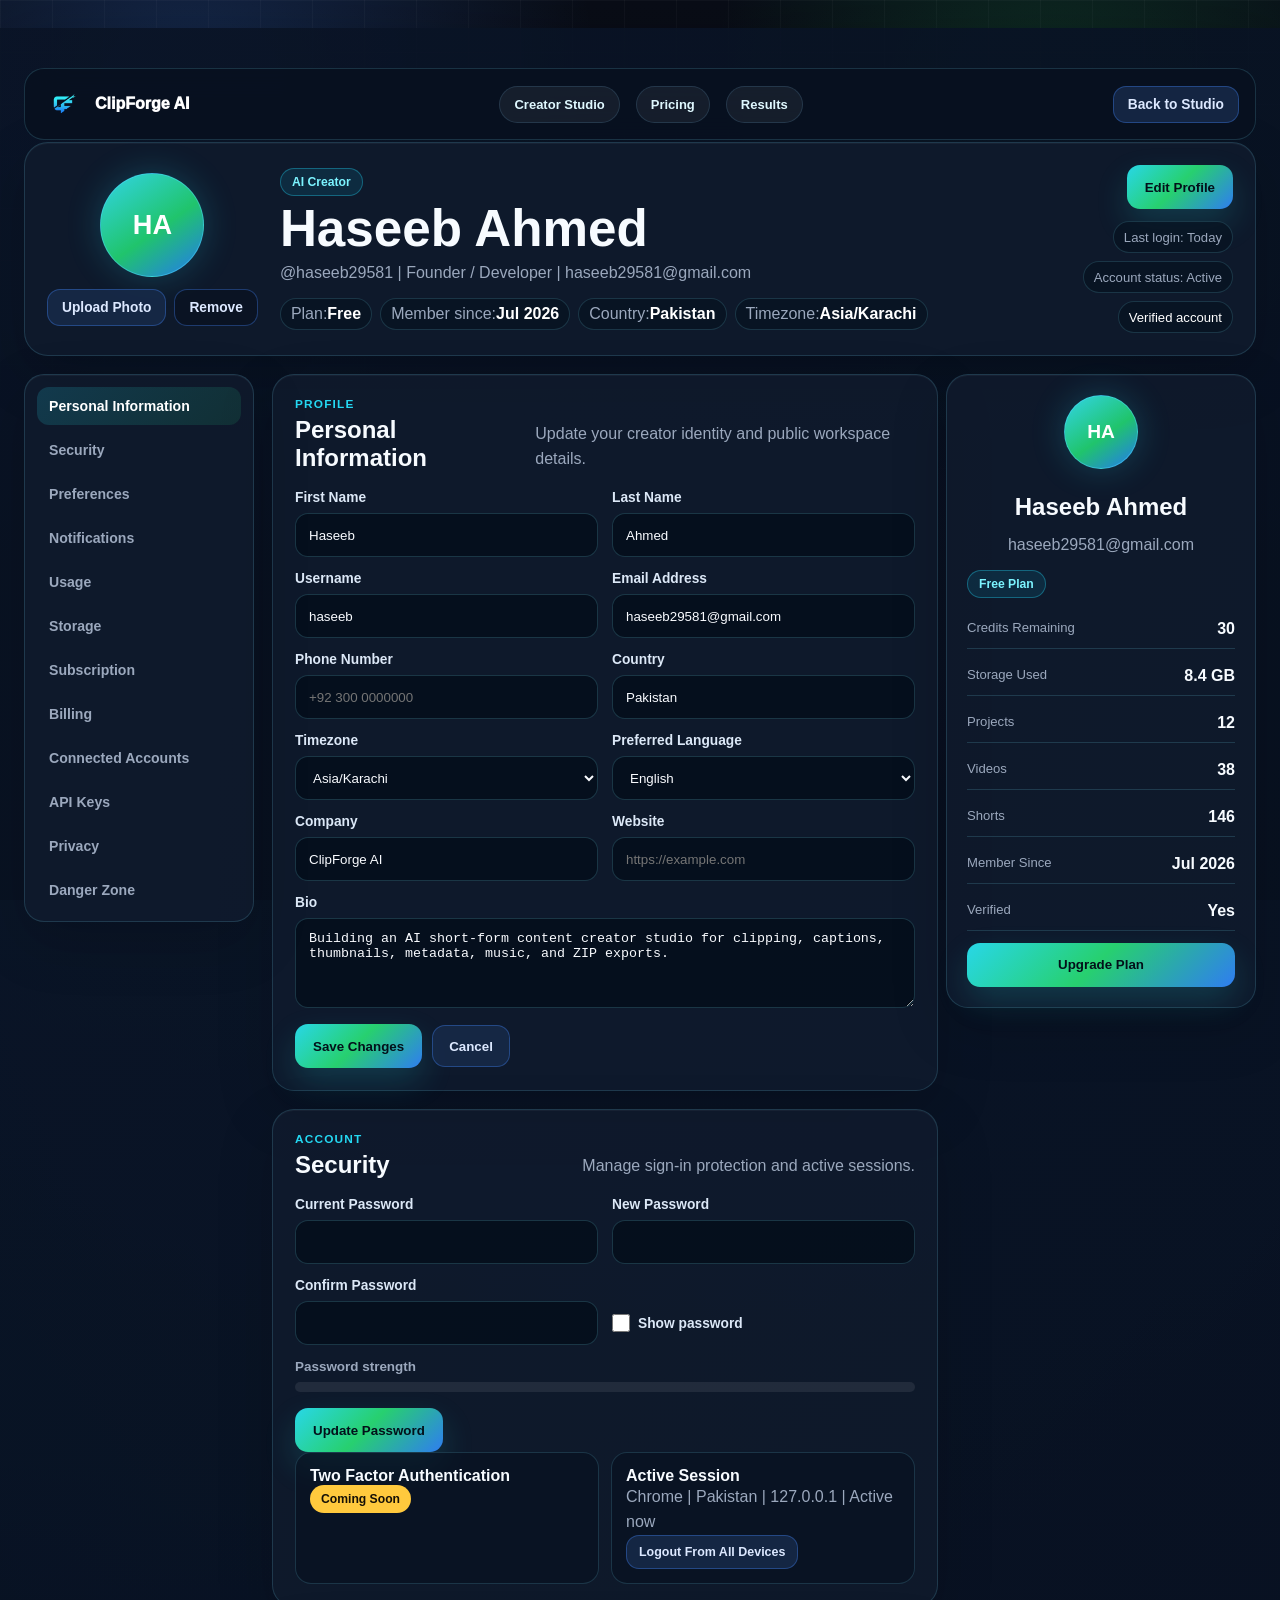
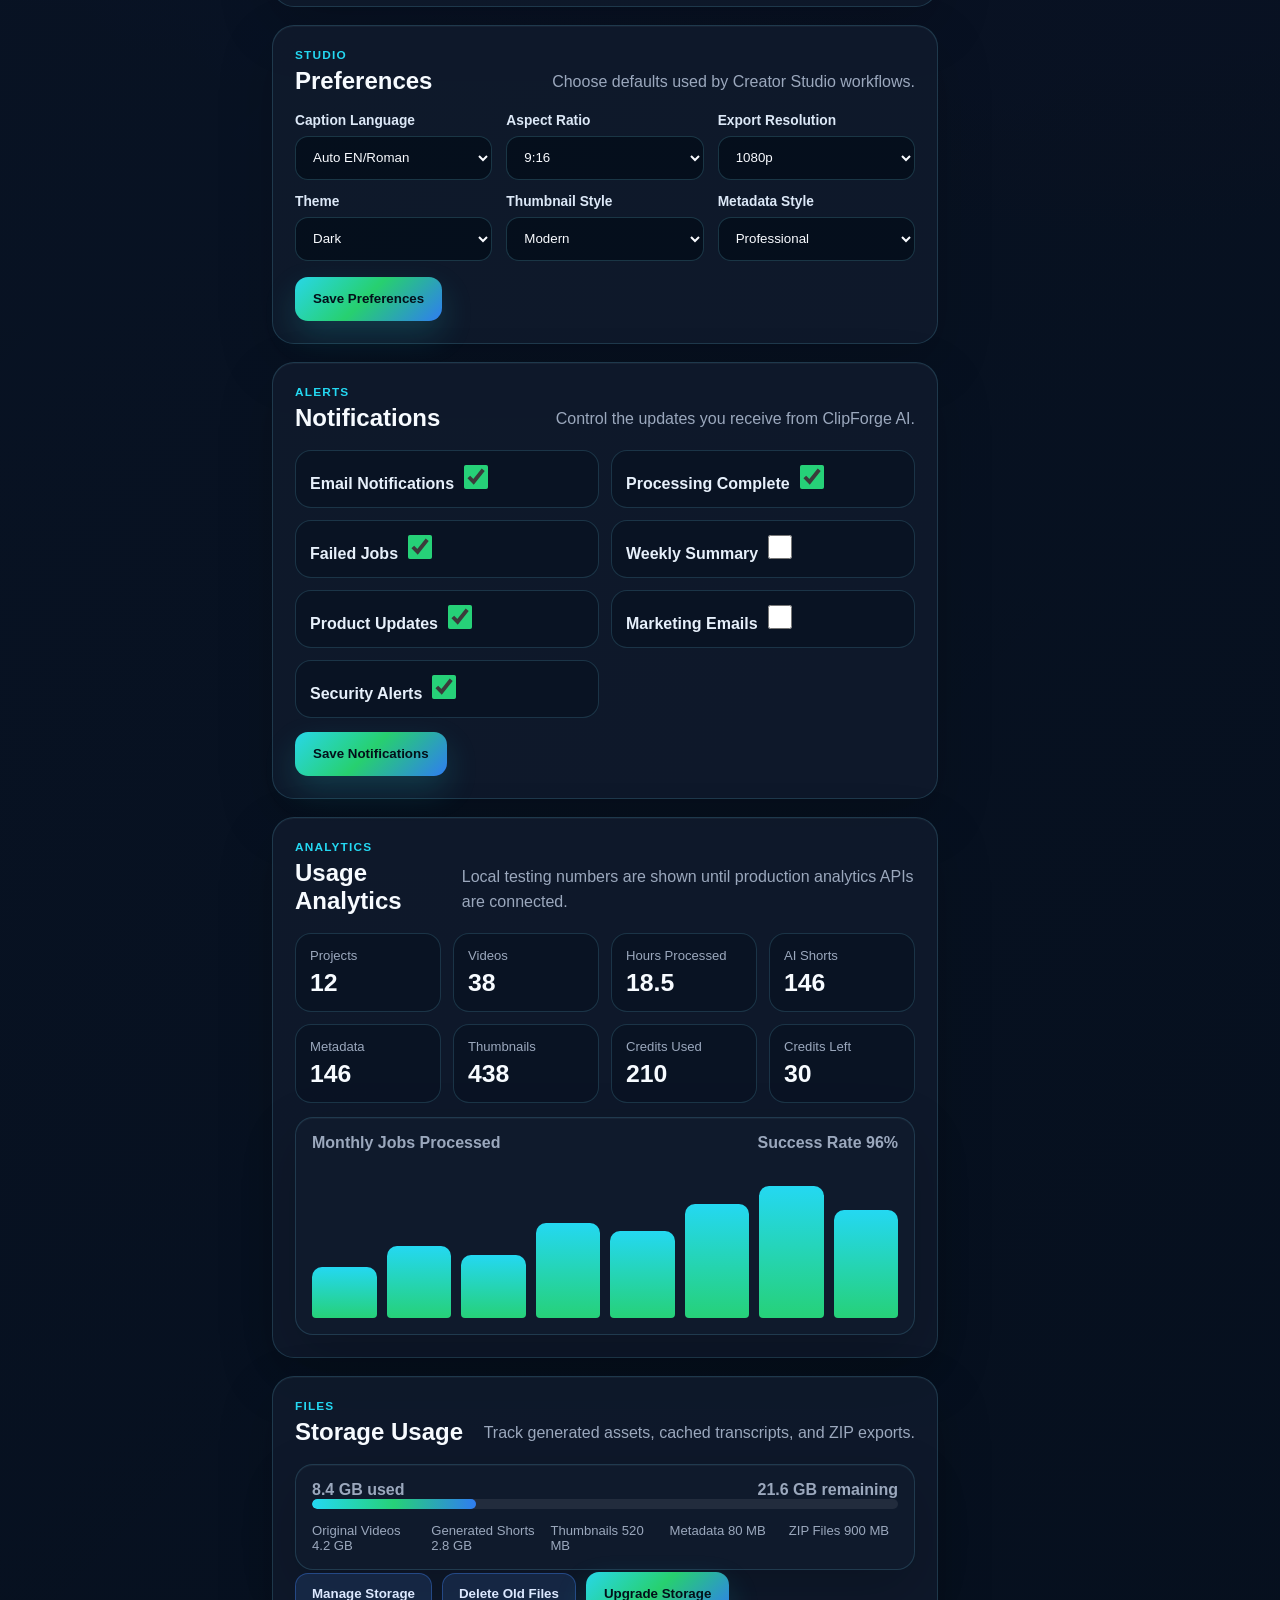
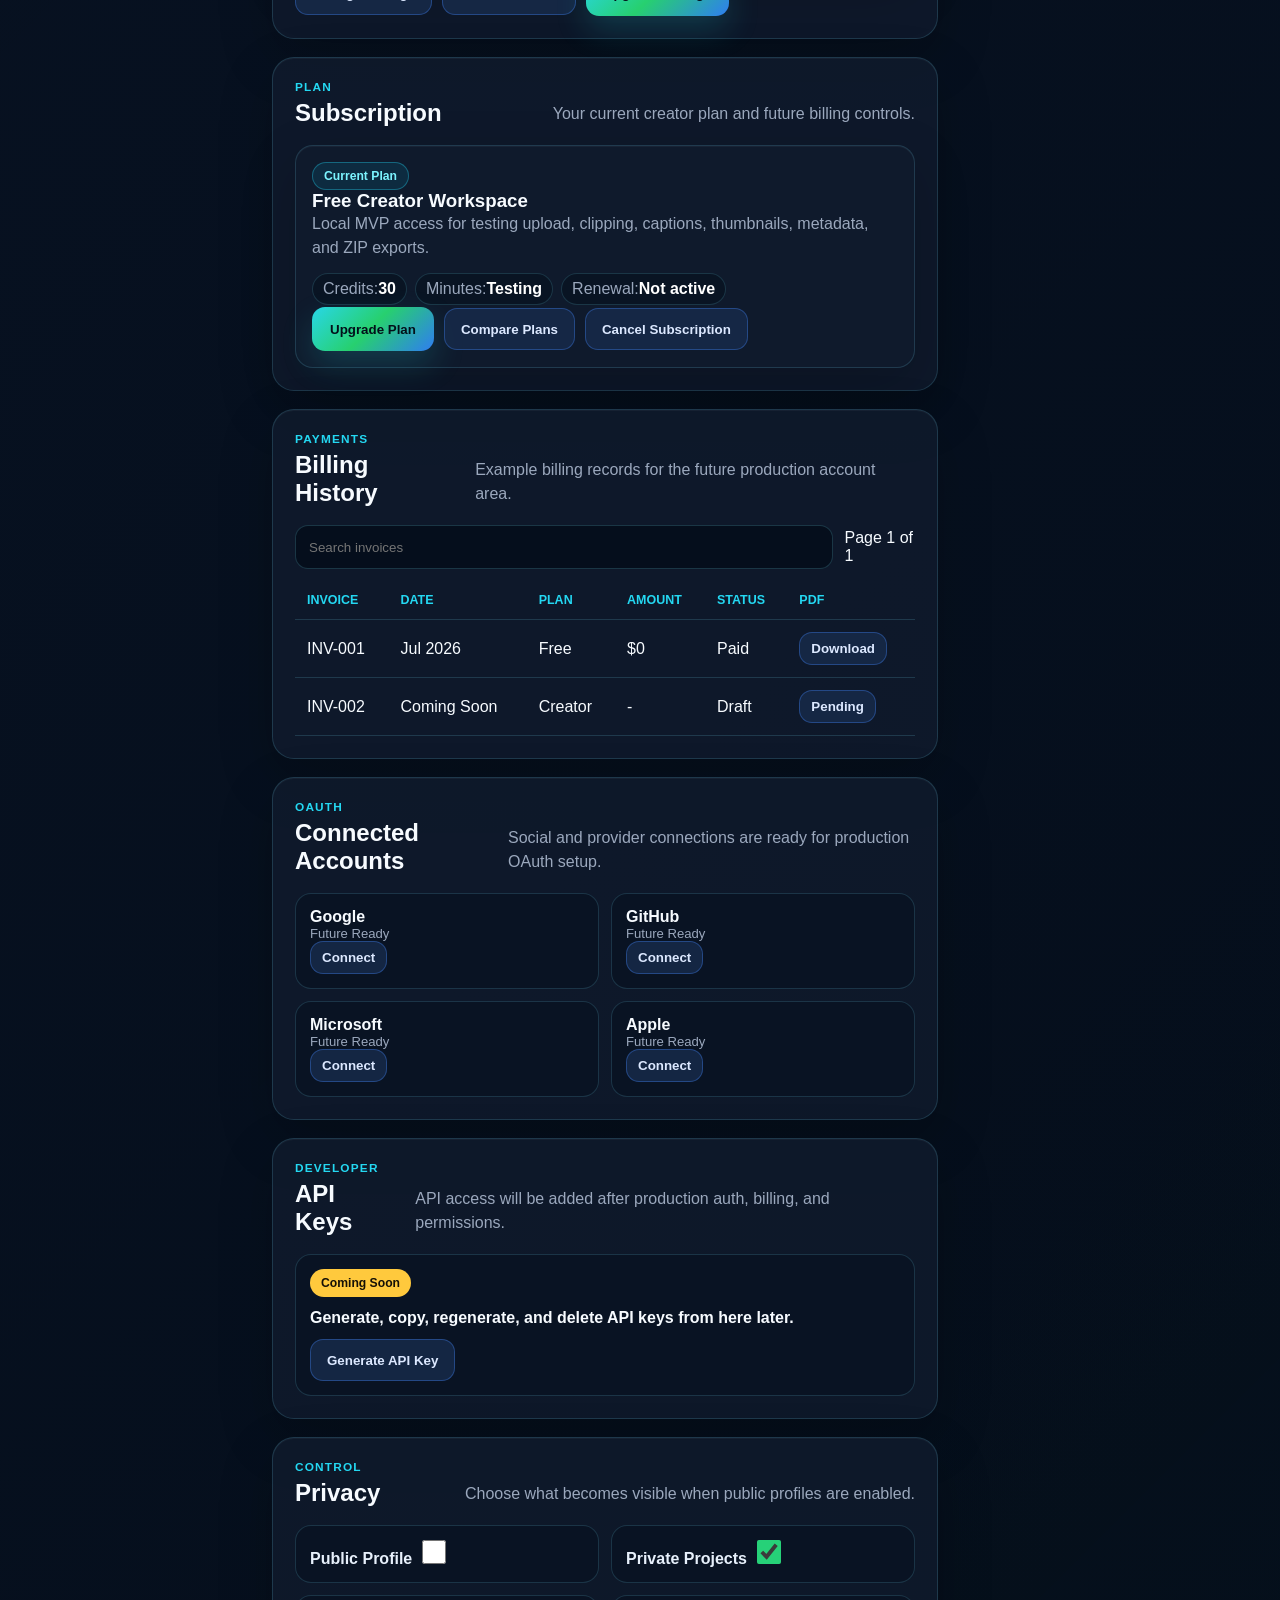
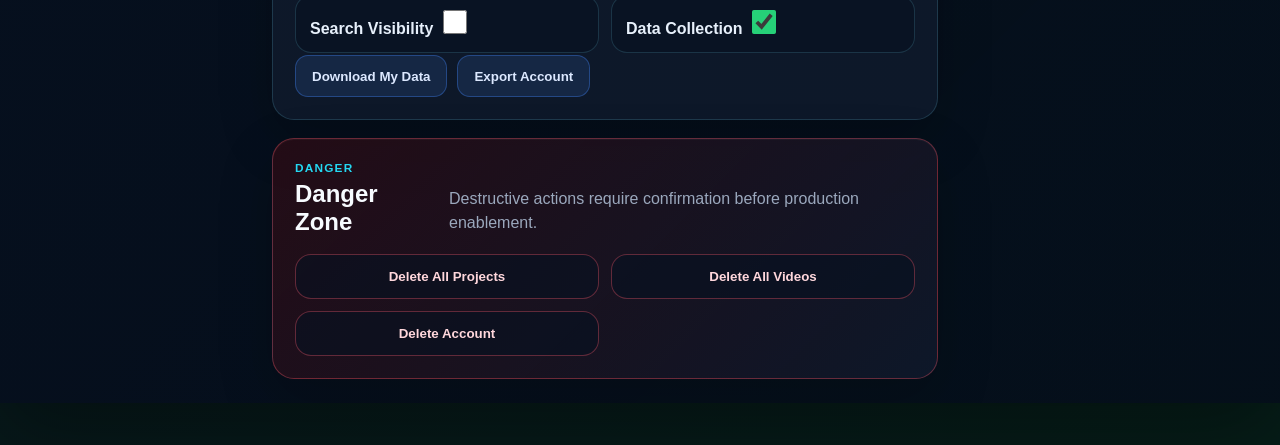
==== commit a7c1fe92: "Improve authentication and profile experience" ====
--- a/frontend/profile.html
+++ b/frontend/profile.html
@@ -1,4 +1,4 @@
-<!DOCTYPE html>
+﻿<!DOCTYPE html>
 <html lang="en">
 <head>
   <meta charset="UTF-8" />
@@ -7,13 +7,13 @@
   <meta http-equiv="Cache-Control" content="no-cache, no-store, must-revalidate" />
   <meta http-equiv="Pragma" content="no-cache" />
   <meta http-equiv="Expires" content="0" />
-  <link rel="stylesheet" href="style.css?v=20260724-auth" />
+  <link rel="stylesheet" href="style.css?v=20260725-profile-management" />
 </head>
 <body data-theme="dark" class="profile-page-body">
   <div class="site-bg"></div>
 
   <main class="profile-page-shell">
-    <section class="profile-dashboard-card">
+    <section class="profile-dashboard-card profile-management-page">
       <header class="profile-page-nav" aria-label="Profile navigation">
         <a href="./index.html#product" class="profile-page-brand" aria-label="Back to ClipForge AI home">
           <img src="./assets/logo.png" alt="ClipForge AI Logo" />
@@ -24,149 +24,242 @@
           <a href="./index.html#pricing">Pricing</a>
           <a href="./index.html#results">Results</a>
         </div>
+        <a class="profile-primary-link" href="./index.html#creator">Back to Studio</a>
       </header>
 
-      <section class="profile-hero-grid">
-        <aside class="profile-identity-panel">
-          <div class="profile-avatar-large">HA</div>
-          <h1>Haseeb Ahmed</h1>
-          <p>AI Short-Form Creator and ClipForge AI Builder</p>
-          <div class="profile-rating-row" aria-label="Profile rating">
-            <strong>8.9</strong>
-            <span>?????</span>
+      <section class="profile-top-card" aria-labelledby="profile-title">
+        <div class="profile-photo-zone">
+          <div class="profile-photo" data-profile-avatar>HA</div>
+          <div class="profile-photo-actions">
+            <label class="profile-mini-button">
+              Upload Photo
+              <input type="file" id="profilePhotoInput" accept="image/*" hidden />
+            </label>
+            <button class="profile-mini-button ghost" id="removeProfilePhoto" type="button">Remove</button>
           </div>
-          <div class="profile-action-row">
-            <a href="mailto:haseeb29581@gmail.com">Contact</a>
-            <a href="https://github.com/AI-Haseeb/clipforge-ai" target="_blank" rel="noreferrer">GitHub</a>
+        </div>
+        <div class="profile-headline">
+          <span class="profile-chip">AI Creator</span>
+          <h1 id="profile-title" data-profile-name>Haseeb Ahmed</h1>
+          <p><span data-profile-username>@haseeb</span> | Founder / Developer | <span data-profile-email>haseeb29581@gmail.com</span></p>
+          <div class="profile-meta-pills" aria-label="Account summary">
+            <span>Plan: <strong>Free</strong></span>
+            <span>Member since: <strong>Jul 2026</strong></span>
+            <span>Country: <strong>Pakistan</strong></span>
+            <span>Timezone: <strong>Asia/Karachi</strong></span>
           </div>
+        </div>
+        <div class="profile-status-zone">
+          <button class="profile-gradient-button" type="button" data-scroll-target="#personal">Edit Profile</button>
+          <div class="profile-status-list">
+            <span>Last login: Today</span>
+            <span>Account status: Active</span>
+            <span class="verified">Verified account</span>
+          </div>
+        </div>
+      </section>
+
+      <div class="profile-workspace-grid">
+        <aside class="profile-settings-nav" aria-label="Profile settings navigation">
+          <a class="active" href="#personal">Personal Information</a>
+          <a href="#security">Security</a>
+          <a href="#preferences">Preferences</a>
+          <a href="#notifications">Notifications</a>
+          <a href="#usage">Usage</a>
+          <a href="#storage">Storage</a>
+          <a href="#subscription">Subscription</a>
+          <a href="#billing">Billing</a>
+          <a href="#connected">Connected Accounts</a>
+          <a href="#api">API Keys</a>
+          <a href="#privacy">Privacy</a>
+          <a href="#danger">Danger Zone</a>
         </aside>
 
-        <section class="profile-main-panel">
-          <div class="profile-title-row">
-            <div>
-              <span class="profile-kicker">Product Profile</span>
-              <h2>Creator Studio Workspace</h2>
-              <p>Manage your ClipForge AI account, project workflow, content exports, and future creator tools from one clean profile page.</p>
-            </div>
-            <span class="profile-status-badge">Functional MVP</span>
-          </div>
-
-          <div class="profile-tabs" role="list" aria-label="Profile sections">
-            <span class="active">Overview</span>
-            <span>Projects</span>
-            <span>Exports</span>
-            <span>Settings</span>
-          </div>
-
-          <div class="profile-info-grid">
-            <article>
-              <span>Account</span>
-              <strong>Local Testing</strong>
-            </article>
-            <article>
-              <span>Plan</span>
-              <strong>Free / Creator Ready</strong>
-            </article>
-            <article>
-              <span>Credits</span>
-              <strong>Local MVP Credits</strong>
-            </article>
-            <article>
-              <span>Queue</span>
-              <strong>Redis + RQ Ready</strong>
-            </article>
-          </div>
-
-          <div class="profile-section-card">
-            <div class="profile-section-head">
-              <h3>Creator Workflow</h3>
-              <span>One Upload ? Complete Package</span>
-            </div>
-            <div class="profile-workflow-row">
-              <span>Upload</span>
-              <span>Transcribe</span>
-              <span>Detect</span>
-              <span>Render</span>
-              <span>Export</span>
-            </div>
-          </div>
+        <section class="profile-settings-main" aria-label="Profile settings sections">
+          <section class="profile-settings-card" id="personal">
+            <div class="profile-section-title">
+              <div><span>Profile</span><h2>Personal Information</h2></div>
+              <p>Update your creator identity and public workspace details.</p>
+            </div>
+            <form class="profile-form-grid" data-profile-form>
+              <label>First Name<input type="text" value="Haseeb" maxlength="40" required /></label>
+              <label>Last Name<input type="text" value="Ahmed" maxlength="40" required /></label>
+              <label>Username<input type="text" value="haseeb" maxlength="28" pattern="[a-zA-Z0-9_\-]+" required /></label>
+              <label>Email Address<input type="email" value="haseeb29581@gmail.com" required /></label>
+              <label>Phone Number<input type="tel" placeholder="+92 300 0000000" pattern="[+0-9\s\-]{7,20}" /></label>
+              <label>Country<input type="text" value="Pakistan" maxlength="40" /></label>
+              <label>Timezone<select><option>Asia/Karachi</option><option>UTC</option><option>Asia/Dubai</option><option>Europe/London</option></select></label>
+              <label>Preferred Language<select><option>English</option><option>Roman Urdu</option><option>Roman Hindi</option><option>Punjabi</option></select></label>
+              <label>Company<input type="text" value="ClipForge AI" maxlength="80" /></label>
+              <label>Website<input type="url" placeholder="https://example.com" /></label>
+              <label class="full">Bio<textarea maxlength="220">Building an AI short-form content creator studio for clipping, captions, thumbnails, metadata, music, and ZIP exports.</textarea></label>
+              <div class="profile-form-actions full">
+                <button class="profile-gradient-button" type="submit">Save Changes</button>
+                <button class="profile-secondary-button" type="reset">Cancel</button>
+              </div>
+            </form>
+          </section>
+
+          <section class="profile-settings-card" id="security">
+            <div class="profile-section-title">
+              <div><span>Account</span><h2>Security</h2></div>
+              <p>Manage sign-in protection and active sessions.</p>
+            </div>
+            <form class="profile-form-grid" data-password-form>
+              <label>Current Password<input type="password" autocomplete="current-password" /></label>
+              <label>New Password<input type="password" id="newPassword" autocomplete="new-password" /></label>
+              <label>Confirm Password<input type="password" autocomplete="new-password" /></label>
+              <label class="profile-check-line"><input type="checkbox" id="showPasswordToggle" /> Show password</label>
+              <div class="profile-strength full"><span>Password strength</span><div><i id="passwordStrengthBar"></i></div></div>
+              <div class="profile-form-actions full"><button class="profile-gradient-button" type="submit">Update Password</button></div>
+            </form>
+            <div class="profile-inline-grid two">
+              <article><strong>Two Factor Authentication</strong><span class="profile-coming-badge">Coming Soon</span></article>
+              <article><strong>Active Session</strong><p>Chrome | Pakistan | 127.0.0.1 | Active now</p><button class="profile-secondary-button small" type="button">Logout From All Devices</button></article>
+            </div>
+          </section>
+
+          <section class="profile-settings-card" id="preferences">
+            <div class="profile-section-title">
+              <div><span>Studio</span><h2>Preferences</h2></div>
+              <p>Choose defaults used by Creator Studio workflows.</p>
+            </div>
+            <form class="profile-form-grid compact" data-profile-form>
+              <label>Caption Language<select><option>Auto EN/Roman</option><option>English</option><option>Roman Urdu</option><option>Roman Hindi</option><option>Punjabi</option></select></label>
+              <label>Aspect Ratio<select><option>9:16</option><option>16:9</option><option>1:1</option></select></label>
+              <label>Export Resolution<select><option>1080p</option><option>720p</option><option>4K</option></select></label>
+              <label>Theme<select><option>Dark</option><option>Light</option><option>System</option></select></label>
+              <label>Thumbnail Style<select><option>Modern</option><option>Minimal</option><option>Bold</option></select></label>
+              <label>Metadata Style<select><option>Professional</option><option>Marketing</option><option>Educational</option><option>Funny</option><option>Emotional</option></select></label>
+              <div class="profile-form-actions full"><button class="profile-gradient-button" type="submit">Save Preferences</button></div>
+            </form>
+          </section>
+
+          <section class="profile-settings-card" id="notifications">
+            <div class="profile-section-title">
+              <div><span>Alerts</span><h2>Notifications</h2></div>
+              <p>Control the updates you receive from ClipForge AI.</p>
+            </div>
+            <div class="profile-toggle-grid">
+              <label><span>Email Notifications</span><input type="checkbox" checked /></label>
+              <label><span>Processing Complete</span><input type="checkbox" checked /></label>
+              <label><span>Failed Jobs</span><input type="checkbox" checked /></label>
+              <label><span>Weekly Summary</span><input type="checkbox" /></label>
+              <label><span>Product Updates</span><input type="checkbox" checked /></label>
+              <label><span>Marketing Emails</span><input type="checkbox" /></label>
+              <label><span>Security Alerts</span><input type="checkbox" checked /></label>
+            </div>
+            <button class="profile-gradient-button section-action" type="button" data-save-action>Save Notifications</button>
+          </section>
+
+          <section class="profile-settings-card" id="usage">
+            <div class="profile-section-title">
+              <div><span>Analytics</span><h2>Usage Analytics</h2></div>
+              <p>Local testing numbers are shown until production analytics APIs are connected.</p>
+            </div>
+            <div class="profile-stat-grid">
+              <article><span>Projects</span><strong>12</strong></article><article><span>Videos</span><strong>38</strong></article><article><span>Hours Processed</span><strong>18.5</strong></article><article><span>AI Shorts</span><strong>146</strong></article><article><span>Metadata</span><strong>146</strong></article><article><span>Thumbnails</span><strong>438</strong></article><article><span>Credits Used</span><strong>210</strong></article><article><span>Credits Left</span><strong>30</strong></article>
+            </div>
+            <div class="profile-chart-card">
+              <div class="profile-chart-head"><span>Monthly Jobs Processed</span><strong>Success Rate 96%</strong></div>
+              <div class="profile-bars" aria-label="Monthly usage chart"><i style="height:34%"></i><i style="height:48%"></i><i style="height:42%"></i><i style="height:63%"></i><i style="height:58%"></i><i style="height:76%"></i><i style="height:88%"></i><i style="height:72%"></i></div>
+            </div>
+          </section>
+
+          <section class="profile-settings-card" id="storage">
+            <div class="profile-section-title"><div><span>Files</span><h2>Storage Usage</h2></div><p>Track generated assets, cached transcripts, and ZIP exports.</p></div>
+            <div class="profile-storage-card">
+              <div><strong>8.4 GB used</strong><span>21.6 GB remaining</span></div>
+              <div class="profile-progress"><i style="width:28%"></i></div>
+              <div class="profile-storage-breakdown"><span>Original Videos 4.2 GB</span><span>Generated Shorts 2.8 GB</span><span>Thumbnails 520 MB</span><span>Metadata 80 MB</span><span>ZIP Files 900 MB</span></div>
+            </div>
+            <div class="profile-form-actions"><button class="profile-secondary-button" type="button">Manage Storage</button><button class="profile-secondary-button" type="button">Delete Old Files</button><button class="profile-gradient-button" type="button">Upgrade Storage</button></div>
+          </section>
+
+          <section class="profile-settings-card" id="subscription">
+            <div class="profile-section-title"><div><span>Plan</span><h2>Subscription</h2></div><p>Your current creator plan and future billing controls.</p></div>
+            <div class="profile-plan-card">
+              <span class="profile-chip">Current Plan</span><h3>Free Creator Workspace</h3>
+              <p>Local MVP access for testing upload, clipping, captions, thumbnails, metadata, and ZIP exports.</p>
+              <div class="profile-meta-pills"><span>Credits: <strong>30</strong></span><span>Minutes: <strong>Testing</strong></span><span>Renewal: <strong>Not active</strong></span></div>
+              <div class="profile-form-actions"><button class="profile-gradient-button" type="button">Upgrade Plan</button><button class="profile-secondary-button" type="button">Compare Plans</button><button class="profile-secondary-button" type="button">Cancel Subscription</button></div>
+            </div>
+          </section>
+
+          <section class="profile-settings-card" id="billing">
+            <div class="profile-section-title"><div><span>Payments</span><h2>Billing History</h2></div><p>Example billing records for the future production account area.</p></div>
+            <div class="profile-table-tools"><input type="search" placeholder="Search invoices" /><span>Page 1 of 1</span></div>
+            <div class="profile-table-wrap"><table><thead><tr><th>Invoice</th><th>Date</th><th>Plan</th><th>Amount</th><th>Status</th><th>PDF</th></tr></thead><tbody><tr><td>INV-001</td><td>Jul 2026</td><td>Free</td><td>$0</td><td>Paid</td><td><button>Download</button></td></tr><tr><td>INV-002</td><td>Coming Soon</td><td>Creator</td><td>-</td><td>Draft</td><td><button disabled>Pending</button></td></tr></tbody></table></div>
+          </section>
+
+          <section class="profile-settings-card" id="connected">
+            <div class="profile-section-title"><div><span>OAuth</span><h2>Connected Accounts</h2></div><p>Social and provider connections are ready for production OAuth setup.</p></div>
+            <div class="profile-provider-grid"><article><strong>Google</strong><span>Future Ready</span><button>Connect</button></article><article><strong>GitHub</strong><span>Future Ready</span><button>Connect</button></article><article><strong>Microsoft</strong><span>Future Ready</span><button>Connect</button></article><article><strong>Apple</strong><span>Future Ready</span><button>Connect</button></article></div>
+          </section>
+
+          <section class="profile-settings-card" id="api">
+            <div class="profile-section-title"><div><span>Developer</span><h2>API Keys</h2></div><p>API access will be added after production auth, billing, and permissions.</p></div>
+            <div class="profile-empty-state"><span class="profile-coming-badge">Coming Soon</span><strong>Generate, copy, regenerate, and delete API keys from here later.</strong><button class="profile-secondary-button" type="button" disabled>Generate API Key</button></div>
+          </section>
+
+          <section class="profile-settings-card" id="privacy">
+            <div class="profile-section-title"><div><span>Control</span><h2>Privacy</h2></div><p>Choose what becomes visible when public profiles are enabled.</p></div>
+            <div class="profile-toggle-grid"><label><span>Public Profile</span><input type="checkbox" /></label><label><span>Private Projects</span><input type="checkbox" checked /></label><label><span>Search Visibility</span><input type="checkbox" /></label><label><span>Data Collection</span><input type="checkbox" checked /></label></div>
+            <div class="profile-form-actions"><button class="profile-secondary-button" type="button">Download My Data</button><button class="profile-secondary-button" type="button">Export Account</button></div>
+          </section>
+
+          <section class="profile-settings-card danger" id="danger">
+            <div class="profile-section-title"><div><span>Danger</span><h2>Danger Zone</h2></div><p>Destructive actions require confirmation before production enablement.</p></div>
+            <div class="profile-danger-grid"><button type="button">Delete All Projects</button><button type="button">Delete All Videos</button><button type="button">Delete Account</button></div>
+          </section>
         </section>
-      </section>
-
-      <section class="profile-content-grid">
-        <aside class="profile-side-column">
-          <div class="profile-mini-card">
-            <h3>Work</h3>
-            <p><strong>ClipForge AI</strong><span>AI Short-Form Content Creation Platform</span></p>
-            <p><strong>Stage</strong><span>Functional MVP with production queue architecture</span></p>
-          </div>
-
-          <div class="profile-mini-card">
-            <h3>Skills</h3>
-            <ul class="profile-skill-list">
-              <li>AI video workflow</li>
-              <li>FastAPI backend</li>
-              <li>FFmpeg processing</li>
-              <li>Frontend UI design</li>
-              <li>Caption and metadata systems</li>
-            </ul>
-          </div>
+
+        <aside class="profile-summary-panel" aria-label="Profile summary">
+          <div class="profile-photo small" data-profile-avatar-small>HA</div>
+          <h2 data-profile-name-small>Haseeb Ahmed</h2>
+          <p data-profile-email-small>haseeb29581@gmail.com</p>
+          <span class="profile-chip">Free Plan</span>
+          <div class="profile-summary-list"><div><span>Credits Remaining</span><strong>30</strong></div><div><span>Storage Used</span><strong>8.4 GB</strong></div><div><span>Projects</span><strong>12</strong></div><div><span>Videos</span><strong>38</strong></div><div><span>Shorts</span><strong>146</strong></div><div><span>Member Since</span><strong>Jul 2026</strong></div><div><span>Verified</span><strong>Yes</strong></div></div>
+          <button class="profile-gradient-button full-width" type="button">Upgrade Plan</button>
         </aside>
-
-        <section class="profile-details-column">
-          <div class="profile-section-card">
-            <div class="profile-section-head">
-              <h3>Profile Details</h3>
-              <span>ClipForge account overview</span>
-            </div>
-            <div class="profile-detail-table">
-              <div><span>Email</span><strong>haseeb29581@gmail.com</strong></div>
-              <div><span>Project</span><strong>ClipForge AI</strong></div>
-              <div><span>Role</span><strong>Founder / Developer</strong></div>
-              <div><span>Focus</span><strong>AI Shorts, Captions, Thumbnails, Metadata</strong></div>
-            </div>
-          </div>
-
-          <div class="profile-card-grid">
-            <article class="profile-output-card">
-              <span>MP4</span>
-              <h3>Short Videos</h3>
-              <p>Generated vertical clips with captions and music.</p>
-            </article>
-            <article class="profile-output-card">
-              <span>PNG</span>
-              <h3>Thumbnails</h3>
-              <p>Three thumbnail variations per short with fallback rendering.</p>
-            </article>
-            <article class="profile-output-card">
-              <span>TXT</span>
-              <h3>Metadata</h3>
-              <p>Titles, hooks, descriptions, hashtags, and CTA.</p>
-            </article>
-            <article class="profile-output-card">
-              <span>ZIP</span>
-              <h3>Export Package</h3>
-              <p>Download-ready files grouped for creator review.</p>
-            </article>
-          </div>
-
-          <div class="profile-section-card">
-            <div class="profile-section-head">
-              <h3>System Preferences</h3>
-              <span>What should live in this profile</span>
-            </div>
-            <div class="profile-preference-grid">
-              <span>Language: English + Roman Urdu/Hindi/Punjabi</span>
-              <span>Caption presets and smart editing styles</span>
-              <span>Music category defaults</span>
-              <span>Saved jobs and resume status</span>
-              <span>Output history and ZIP downloads</span>
-              <span>Future social publishing connections</span>
-            </div>
-          </div>
-        </section>
-      </section>
+      </div>
     </section>
   </main>
+
+  <div class="profile-toast" id="profileToast" role="status" aria-live="polite">Changes saved locally for testing.</div>
+
+  <script>
+    (() => {
+      const savedTheme = localStorage.getItem("clipforge_theme");
+      if (savedTheme === "light" || savedTheme === "dark") document.body.dataset.theme = savedTheme;
+      const storedUser = (() => { try { return JSON.parse(localStorage.getItem("clipforge_auth_user") || "null"); } catch { return null; } })();
+      const name = storedUser?.name || "Haseeb Ahmed";
+      const email = storedUser?.email || "haseeb29581@gmail.com";
+      const username = storedUser?.username || email.split("@")[0] || "haseeb";
+      const initials = name.split(/\s+/).filter(Boolean).slice(0, 2).map((part) => part[0]).join("").toUpperCase() || "CF";
+      document.querySelectorAll("[data-profile-name], [data-profile-name-small]").forEach((el) => { el.textContent = name; });
+      document.querySelectorAll("[data-profile-email], [data-profile-email-small]").forEach((el) => { el.textContent = email; });
+      document.querySelector("[data-profile-username]").textContent = `@${username}`;
+      document.querySelectorAll("[data-profile-avatar], [data-profile-avatar-small]").forEach((el) => { el.textContent = initials; });
+      const toast = document.getElementById("profileToast");
+      const showToast = (message) => { toast.textContent = message; toast.classList.add("show"); window.clearTimeout(showToast.timer); showToast.timer = window.setTimeout(() => toast.classList.remove("show"), 2200); };
+      document.querySelectorAll("[data-profile-form]").forEach((form) => { form.addEventListener("submit", (event) => { event.preventDefault(); if (!form.checkValidity()) { form.reportValidity(); return; } showToast("Changes saved locally for testing."); }); });
+      document.querySelectorAll("[data-save-action]").forEach((button) => { button.addEventListener("click", () => showToast("Notification settings saved locally.")); });
+      document.querySelectorAll("[data-scroll-target]").forEach((button) => { button.addEventListener("click", () => document.querySelector(button.dataset.scrollTarget)?.scrollIntoView({ behavior: "smooth", block: "start" })); });
+      const navLinks = [...document.querySelectorAll(".profile-settings-nav a")];
+      const sections = navLinks.map((link) => document.querySelector(link.getAttribute("href"))).filter(Boolean);
+      const observer = new IntersectionObserver((entries) => { entries.forEach((entry) => { if (!entry.isIntersecting) return; navLinks.forEach((link) => link.classList.toggle("active", link.getAttribute("href") === `#${entry.target.id}`)); }); }, { rootMargin: "-35% 0px -55% 0px", threshold: 0.01 });
+      sections.forEach((section) => observer.observe(section));
+      const newPassword = document.getElementById("newPassword");
+      const strengthBar = document.getElementById("passwordStrengthBar");
+      newPassword?.addEventListener("input", () => { const value = newPassword.value; const score = Math.min(100, (value.length * 10) + (/[A-Z]/.test(value) ? 15 : 0) + (/[0-9]/.test(value) ? 15 : 0) + (/[^a-zA-Z0-9]/.test(value) ? 20 : 0)); strengthBar.style.width = `${score}%`; });
+      document.getElementById("showPasswordToggle")?.addEventListener("change", (event) => { document.querySelectorAll("#security input[type='password'], #security input[type='text']").forEach((input) => { if (input.id === "showPasswordToggle") return; input.type = event.target.checked ? "text" : "password"; }); });
+      const photoInput = document.getElementById("profilePhotoInput");
+      photoInput?.addEventListener("change", () => { const file = photoInput.files?.[0]; if (!file) return; const reader = new FileReader(); reader.onload = () => { document.querySelectorAll("[data-profile-avatar], [data-profile-avatar-small]").forEach((el) => { el.textContent = ""; el.style.backgroundImage = `url('${reader.result}')`; }); showToast("Profile photo preview updated locally."); }; reader.readAsDataURL(file); });
+      document.getElementById("removeProfilePhoto")?.addEventListener("click", () => { document.querySelectorAll("[data-profile-avatar], [data-profile-avatar-small]").forEach((el) => { el.style.backgroundImage = ""; el.textContent = initials; }); showToast("Profile photo removed locally."); });
+    })();
+  </script>
 </body>
 </html>
+
+
--- a/frontend/style.css
+++ b/frontend/style.css
@@ -13675,3 +13675,1963 @@
     display: block !important;
   }
 }
+
+/* =========================
+   Profile Management Page Refresh
+========================= */
+.profile-page-body .profile-management-page {
+  --profile-bg: rgba(9, 17, 31, 0.88);
+  --profile-card: rgba(16, 27, 46, 0.82);
+  --profile-card-strong: rgba(13, 24, 42, 0.94);
+  --profile-line: rgba(116, 231, 255, 0.16);
+  --profile-line-strong: rgba(48, 206, 255, 0.36);
+  --profile-text: #f7fbff;
+  --profile-muted: #9ba8bd;
+  --profile-cyan: #24d8f2;
+  --profile-green: #26d178;
+  --profile-blue: #2f7df1;
+  --profile-warn: #f4b63f;
+  --profile-danger: #ff5b6b;
+  color: var(--profile-text);
+  max-width: 1520px;
+  margin: 0 auto;
+  padding: 24px;
+  border-radius: 30px;
+  border: 1px solid rgba(116, 231, 255, 0.14);
+  background: linear-gradient(135deg, rgba(10, 20, 38, 0.94), rgba(5, 14, 27, 0.92));
+  box-shadow: 0 28px 80px rgba(0, 0, 0, 0.35);
+}
+
+.profile-page-body .profile-page-shell {
+  max-width: 1568px;
+  padding: 28px 20px 42px;
+}
+
+.profile-page-body .profile-page-nav {
+  position: sticky;
+  top: 16px;
+  z-index: 20;
+  display: flex;
+  align-items: center;
+  justify-content: space-between;
+  gap: 16px;
+  margin-bottom: 18px;
+  padding: 14px 16px;
+  border: 1px solid var(--profile-line);
+  border-radius: 20px;
+  background: rgba(8, 17, 31, 0.82);
+  backdrop-filter: blur(18px);
+}
+
+.profile-page-body .profile-page-brand,
+.profile-page-body .profile-page-nav-links,
+.profile-page-body .profile-primary-link {
+  min-width: 0;
+}
+
+.profile-page-body .profile-page-nav-links {
+  display: flex;
+  flex-wrap: wrap;
+  gap: 8px 16px;
+  justify-content: center;
+}
+
+.profile-page-body .profile-primary-link,
+.profile-page-body .profile-gradient-button,
+.profile-page-body .profile-secondary-button,
+.profile-page-body .profile-mini-button,
+.profile-page-body .profile-provider-grid button,
+.profile-page-body .profile-table-wrap button {
+  border: 0;
+  border-radius: 13px;
+  font-weight: 800;
+  cursor: pointer;
+  text-decoration: none;
+  transition: transform 180ms ease, border-color 180ms ease, background 180ms ease, box-shadow 180ms ease;
+}
+
+.profile-page-body .profile-primary-link,
+.profile-page-body .profile-secondary-button,
+.profile-page-body .profile-mini-button,
+.profile-page-body .profile-provider-grid button,
+.profile-page-body .profile-table-wrap button {
+  color: #dce8ff;
+  border: 1px solid rgba(68, 135, 255, 0.35);
+  background: rgba(24, 43, 75, 0.82);
+}
+
+.profile-page-body .profile-primary-link,
+.profile-page-body .profile-mini-button {
+  padding: 10px 14px;
+  font-size: 0.86rem;
+}
+
+.profile-page-body .profile-gradient-button {
+  min-height: 44px;
+  padding: 0 18px;
+  color: #03101a;
+  background: linear-gradient(135deg, #28d7e8, #27d06f 48%, #2f7df1);
+  box-shadow: 0 14px 32px rgba(35, 213, 217, 0.18);
+}
+
+.profile-page-body .profile-secondary-button {
+  min-height: 42px;
+  padding: 0 16px;
+}
+
+.profile-page-body .profile-secondary-button.small {
+  min-height: 34px;
+  padding: 0 12px;
+  font-size: 0.78rem;
+}
+
+.profile-page-body .profile-gradient-button:hover,
+.profile-page-body .profile-secondary-button:hover,
+.profile-page-body .profile-mini-button:hover,
+.profile-page-body .profile-primary-link:hover,
+.profile-page-body .profile-provider-grid button:hover {
+  transform: translateY(-1px);
+  border-color: rgba(50, 221, 242, 0.55);
+}
+
+.profile-page-body .profile-top-card,
+.profile-page-body .profile-settings-card,
+.profile-page-body .profile-summary-panel,
+.profile-page-body .profile-settings-nav,
+.profile-page-body .profile-storage-card,
+.profile-page-body .profile-plan-card,
+.profile-page-body .profile-chart-card {
+  border: 1px solid var(--profile-line);
+  background: var(--profile-card);
+  box-shadow: inset 0 1px 0 rgba(255, 255, 255, 0.04), 0 20px 55px rgba(0, 0, 0, 0.18);
+}
+
+.profile-page-body .profile-top-card {
+  display: grid;
+  grid-template-columns: auto minmax(0, 1fr) auto;
+  gap: 22px;
+  align-items: center;
+  margin-bottom: 18px;
+  padding: 22px;
+  border-radius: 24px;
+}
+
+.profile-page-body .profile-photo-zone {
+  display: grid;
+  gap: 12px;
+  justify-items: center;
+}
+
+.profile-page-body .profile-photo {
+  width: 104px;
+  height: 104px;
+  display: grid;
+  place-items: center;
+  border-radius: 50%;
+  border: 1px solid rgba(79, 213, 255, 0.45);
+  color: #ffffff;
+  font-size: 1.7rem;
+  font-weight: 900;
+  letter-spacing: 0;
+  background: linear-gradient(145deg, #32d5e8, #20c46c 55%, #2478f2);
+  background-size: cover;
+  background-position: center;
+  box-shadow: 0 0 34px rgba(38, 216, 242, 0.22);
+}
+
+.profile-page-body .profile-photo.small {
+  width: 74px;
+  height: 74px;
+  margin: 0 auto 12px;
+  font-size: 1.2rem;
+}
+
+.profile-page-body .profile-photo-actions {
+  display: flex;
+  gap: 8px;
+  flex-wrap: wrap;
+  justify-content: center;
+}
+
+.profile-page-body .profile-mini-button.ghost {
+  background: rgba(10, 18, 32, 0.65);
+}
+
+.profile-page-body .profile-headline h1 {
+  margin: 8px 0 8px;
+  font-size: clamp(2rem, 4vw, 3.4rem);
+  line-height: 0.96;
+  letter-spacing: 0;
+}
+
+.profile-page-body .profile-headline p,
+.profile-page-body .profile-section-title p,
+.profile-page-body .profile-plan-card p,
+.profile-page-body .profile-inline-grid p,
+.profile-page-body .profile-summary-panel p {
+  color: var(--profile-muted);
+  line-height: 1.55;
+}
+
+.profile-page-body .profile-chip,
+.profile-page-body .profile-coming-badge {
+  display: inline-flex;
+  align-items: center;
+  width: fit-content;
+  min-height: 28px;
+  padding: 0 11px;
+  border-radius: 999px;
+  font-size: 0.76rem;
+  font-weight: 900;
+}
+
+.profile-page-body .profile-chip {
+  color: #7cf4ff;
+  border: 1px solid rgba(36, 216, 242, 0.35);
+  background: rgba(13, 91, 120, 0.28);
+}
+
+.profile-page-body .profile-coming-badge {
+  color: #151006;
+  background: #ffc93d;
+}
+
+.profile-page-body .profile-meta-pills {
+  display: flex;
+  flex-wrap: wrap;
+  gap: 8px;
+  margin-top: 12px;
+}
+
+.profile-page-body .profile-meta-pills span,
+.profile-page-body .profile-status-list span {
+  display: inline-flex;
+  align-items: center;
+  min-height: 32px;
+  padding: 0 10px;
+  border-radius: 999px;
+  color: var(--profile-muted);
+  border: 1px solid var(--profile-line);
+  background: rgba(8, 18, 33, 0.72);
+}
+
+.profile-page-body .profile-meta-pills strong,
+.profile-page-body .profile-status-list .verified {
+  color: #ffffff;
+}
+
+.profile-page-body .profile-status-zone {
+  display: grid;
+  justify-items: end;
+  gap: 12px;
+}
+
+.profile-page-body .profile-status-list {
+  display: grid;
+  gap: 8px;
+  justify-items: end;
+  font-size: 0.82rem;
+}
+
+.profile-page-body .profile-workspace-grid {
+  display: grid;
+  grid-template-columns: 230px minmax(0, 1fr) 310px;
+  gap: 18px;
+  align-items: start;
+}
+
+.profile-page-body .profile-settings-nav,
+.profile-page-body .profile-summary-panel {
+  position: sticky;
+  top: 96px;
+}
+
+.profile-page-body .profile-settings-nav {
+  display: grid;
+  gap: 6px;
+  padding: 12px;
+  border-radius: 20px;
+}
+
+.profile-page-body .profile-settings-nav a {
+  display: flex;
+  align-items: center;
+  min-height: 38px;
+  padding: 0 12px;
+  border-radius: 12px;
+  color: var(--profile-muted);
+  text-decoration: none;
+  font-size: 0.88rem;
+  font-weight: 800;
+}
+
+.profile-page-body .profile-settings-nav a.active,
+.profile-page-body .profile-settings-nav a:hover {
+  color: #ffffff;
+  background: linear-gradient(135deg, rgba(37, 216, 242, 0.17), rgba(38, 209, 120, 0.12));
+}
+
+.profile-page-body .profile-settings-main {
+  display: grid;
+  gap: 18px;
+}
+
+.profile-page-body .profile-settings-card {
+  scroll-margin-top: 110px;
+  padding: 22px;
+  border-radius: 22px;
+}
+
+.profile-page-body .profile-section-title {
+  display: flex;
+  align-items: end;
+  justify-content: space-between;
+  gap: 18px;
+  margin-bottom: 18px;
+}
+
+.profile-page-body .profile-section-title span {
+  display: block;
+  margin-bottom: 5px;
+  color: var(--profile-cyan);
+  font-size: 0.74rem;
+  font-weight: 900;
+  letter-spacing: 0.1em;
+  text-transform: uppercase;
+}
+
+.profile-page-body .profile-section-title h2,
+.profile-page-body .profile-plan-card h3,
+.profile-page-body .profile-summary-panel h2 {
+  margin: 0;
+  letter-spacing: 0;
+}
+
+.profile-page-body .profile-form-grid {
+  display: grid;
+  grid-template-columns: repeat(2, minmax(0, 1fr));
+  gap: 14px;
+}
+
+.profile-page-body .profile-form-grid.compact {
+  grid-template-columns: repeat(3, minmax(0, 1fr));
+}
+
+.profile-page-body .profile-form-grid label,
+.profile-page-body .profile-check-line {
+  display: grid;
+  gap: 8px;
+  color: #dce8f7;
+  font-size: 0.86rem;
+  font-weight: 800;
+}
+
+.profile-page-body .profile-form-grid .full,
+.profile-page-body .profile-strength.full,
+.profile-page-body .profile-form-actions.full {
+  grid-column: 1 / -1;
+}
+
+.profile-page-body .profile-form-grid input,
+.profile-page-body .profile-form-grid select,
+.profile-page-body .profile-form-grid textarea,
+.profile-page-body .profile-table-tools input {
+  width: 100%;
+  min-height: 44px;
+  border-radius: 13px;
+  border: 1px solid rgba(116, 231, 255, 0.18);
+  color: #f9fbff;
+  background: rgba(4, 12, 24, 0.72);
+  padding: 0 13px;
+  outline: none;
+}
+
+.profile-page-body .profile-form-grid textarea {
+  min-height: 90px;
+  padding-top: 12px;
+  resize: vertical;
+}
+
+.profile-page-body .profile-check-line {
+  grid-auto-flow: column;
+  grid-template-columns: auto 1fr;
+  align-items: center;
+  align-self: end;
+}
+
+.profile-page-body .profile-check-line input {
+  width: 18px;
+  height: 18px;
+}
+
+.profile-page-body .profile-form-actions {
+  display: flex;
+  gap: 10px;
+  flex-wrap: wrap;
+  align-items: center;
+  margin-top: 2px;
+}
+
+.profile-page-body .profile-strength {
+  display: grid;
+  gap: 8px;
+  color: var(--profile-muted);
+  font-size: 0.84rem;
+  font-weight: 800;
+}
+
+.profile-page-body .profile-strength div,
+.profile-page-body .profile-progress {
+  height: 10px;
+  overflow: hidden;
+  border-radius: 999px;
+  background: rgba(255, 255, 255, 0.08);
+}
+
+.profile-page-body .profile-strength i,
+.profile-page-body .profile-progress i {
+  display: block;
+  width: 0;
+  height: 100%;
+  border-radius: inherit;
+  background: linear-gradient(90deg, var(--profile-cyan), var(--profile-green), var(--profile-blue));
+}
+
+.profile-page-body .profile-inline-grid,
+.profile-page-body .profile-toggle-grid,
+.profile-page-body .profile-stat-grid,
+.profile-page-body .profile-provider-grid,
+.profile-page-body .profile-danger-grid {
+  display: grid;
+  gap: 12px;
+}
+
+.profile-page-body .profile-inline-grid.two,
+.profile-page-body .profile-provider-grid,
+.profile-page-body .profile-danger-grid {
+  grid-template-columns: repeat(2, minmax(0, 1fr));
+}
+
+.profile-page-body .profile-inline-grid article,
+.profile-page-body .profile-provider-grid article,
+.profile-page-body .profile-toggle-grid label,
+.profile-page-body .profile-stat-grid article,
+.profile-page-body .profile-empty-state,
+.profile-page-body .profile-danger-grid button {
+  border: 1px solid var(--profile-line);
+  border-radius: 16px;
+  background: rgba(8, 18, 33, 0.66);
+  padding: 14px;
+}
+
+.profile-page-body .profile-toggle-grid {
+  grid-template-columns: repeat(2, minmax(0, 1fr));
+}
+
+.profile-page-body .profile-toggle-grid label {
+  grid-template-columns: 1fr auto;
+  align-items: center;
+  color: #e7f0fb;
+  font-weight: 800;
+}
+
+.profile-page-body .profile-toggle-grid input {
+  width: 44px;
+  height: 24px;
+  accent-color: var(--profile-green);
+}
+
+.profile-page-body .section-action {
+  margin-top: 14px;
+}
+
+.profile-page-body .profile-stat-grid {
+  grid-template-columns: repeat(4, minmax(0, 1fr));
+}
+
+.profile-page-body .profile-stat-grid article span,
+.profile-page-body .profile-summary-list span,
+.profile-page-body .profile-storage-breakdown span,
+.profile-page-body .profile-provider-grid span {
+  display: block;
+  color: var(--profile-muted);
+  font-size: 0.82rem;
+}
+
+.profile-page-body .profile-stat-grid article strong {
+  display: block;
+  margin-top: 6px;
+  font-size: 1.55rem;
+}
+
+.profile-page-body .profile-chart-card,
+.profile-page-body .profile-storage-card,
+.profile-page-body .profile-plan-card {
+  margin-top: 14px;
+  padding: 16px;
+  border-radius: 18px;
+}
+
+.profile-page-body .profile-chart-head,
+.profile-page-body .profile-storage-card > div:first-child {
+  display: flex;
+  justify-content: space-between;
+  gap: 12px;
+  color: var(--profile-muted);
+  font-weight: 800;
+}
+
+.profile-page-body .profile-bars {
+  display: grid;
+  grid-template-columns: repeat(8, 1fr);
+  align-items: end;
+  gap: 10px;
+  height: 150px;
+  margin-top: 16px;
+}
+
+.profile-page-body .profile-bars i {
+  min-height: 20px;
+  border-radius: 10px 10px 4px 4px;
+  background: linear-gradient(180deg, var(--profile-cyan), var(--profile-green));
+}
+
+.profile-page-body .profile-storage-breakdown {
+  display: grid;
+  grid-template-columns: repeat(5, minmax(0, 1fr));
+  gap: 10px;
+  margin-top: 14px;
+}
+
+.profile-page-body .profile-table-tools {
+  display: flex;
+  justify-content: space-between;
+  gap: 12px;
+  align-items: center;
+  margin-bottom: 12px;
+}
+
+.profile-page-body .profile-table-wrap {
+  overflow-x: auto;
+}
+
+.profile-page-body .profile-table-wrap table {
+  width: 100%;
+  min-width: 620px;
+  border-collapse: collapse;
+}
+
+.profile-page-body .profile-table-wrap th,
+.profile-page-body .profile-table-wrap td {
+  padding: 12px;
+  text-align: left;
+  border-bottom: 1px solid var(--profile-line);
+}
+
+.profile-page-body .profile-table-wrap th {
+  color: var(--profile-cyan);
+  font-size: 0.78rem;
+  text-transform: uppercase;
+}
+
+.profile-page-body .profile-table-wrap button,
+.profile-page-body .profile-provider-grid button {
+  padding: 8px 11px;
+}
+
+.profile-page-body .profile-empty-state {
+  display: grid;
+  justify-items: start;
+  gap: 12px;
+}
+
+.profile-page-body .profile-settings-card.danger {
+  border-color: rgba(255, 91, 107, 0.35);
+  background: linear-gradient(135deg, rgba(55, 12, 20, 0.62), rgba(16, 27, 46, 0.76));
+}
+
+.profile-page-body .profile-danger-grid button {
+  color: #ffd7dc;
+  border-color: rgba(255, 91, 107, 0.35);
+  font-weight: 900;
+  cursor: pointer;
+}
+
+.profile-page-body .profile-summary-panel {
+  display: grid;
+  gap: 12px;
+  text-align: center;
+  padding: 20px;
+  border-radius: 22px;
+}
+
+.profile-page-body .profile-summary-list {
+  display: grid;
+  gap: 8px;
+  text-align: left;
+}
+
+.profile-page-body .profile-summary-list div {
+  display: flex;
+  justify-content: space-between;
+  gap: 12px;
+  padding: 10px 0;
+  border-bottom: 1px solid var(--profile-line);
+}
+
+.profile-page-body .full-width {
+  width: 100%;
+}
+
+.profile-page-body .profile-toast {
+  position: fixed;
+  right: 22px;
+  bottom: 22px;
+  z-index: 100;
+  transform: translateY(18px);
+  opacity: 0;
+  pointer-events: none;
+  padding: 12px 14px;
+  border-radius: 14px;
+  color: #051018;
+  font-weight: 900;
+  background: linear-gradient(135deg, #29d7e9, #29d173);
+  box-shadow: 0 18px 40px rgba(0, 0, 0, 0.35);
+  transition: opacity 180ms ease, transform 180ms ease;
+}
+
+.profile-page-body .profile-toast.show {
+  opacity: 1;
+  transform: translateY(0);
+}
+
+body[data-theme="light"].profile-page-body .profile-management-page {
+  --profile-bg: rgba(255, 255, 255, 0.92);
+  --profile-card: rgba(255, 255, 255, 0.9);
+  --profile-card-strong: #ffffff;
+  --profile-line: rgba(15, 44, 78, 0.12);
+  --profile-line-strong: rgba(28, 138, 196, 0.28);
+  --profile-text: #071522;
+  --profile-muted: #52627a;
+  color: var(--profile-text);
+  background: linear-gradient(135deg, rgba(248, 252, 255, 0.96), rgba(236, 246, 255, 0.94));
+}
+
+body[data-theme="light"].profile-page-body .profile-page-nav,
+body[data-theme="light"].profile-page-body .profile-form-grid input,
+body[data-theme="light"].profile-page-body .profile-form-grid select,
+body[data-theme="light"].profile-page-body .profile-form-grid textarea,
+body[data-theme="light"].profile-page-body .profile-table-tools input,
+body[data-theme="light"].profile-page-body .profile-meta-pills span,
+body[data-theme="light"].profile-page-body .profile-status-list span,
+body[data-theme="light"].profile-page-body .profile-inline-grid article,
+body[data-theme="light"].profile-page-body .profile-provider-grid article,
+body[data-theme="light"].profile-page-body .profile-toggle-grid label,
+body[data-theme="light"].profile-page-body .profile-stat-grid article,
+body[data-theme="light"].profile-page-body .profile-empty-state,
+body[data-theme="light"].profile-page-body .profile-danger-grid button {
+  color: #071522;
+  background: rgba(255, 255, 255, 0.82);
+}
+
+body[data-theme="light"].profile-page-body .profile-gradient-button,
+body[data-theme="light"].profile-page-body .profile-meta-pills strong,
+body[data-theme="light"].profile-page-body .profile-status-list .verified {
+  color: #06131d;
+}
+
+@media (max-width: 1180px) {
+  .profile-page-body .profile-workspace-grid {
+    grid-template-columns: 210px minmax(0, 1fr);
+  }
+
+  .profile-page-body .profile-summary-panel {
+    grid-column: 1 / -1;
+    position: static;
+    grid-template-columns: auto minmax(0, 1fr) auto;
+    align-items: center;
+    text-align: left;
+  }
+
+  .profile-page-body .profile-summary-list {
+    grid-column: 1 / -1;
+    grid-template-columns: repeat(3, minmax(0, 1fr));
+  }
+}
+
+@media (max-width: 880px) {
+  .profile-page-body .profile-management-page {
+    padding: 16px;
+    border-radius: 22px;
+  }
+
+  .profile-page-body .profile-page-nav,
+  .profile-page-body .profile-top-card,
+  .profile-page-body .profile-section-title,
+  .profile-page-body .profile-table-tools {
+    align-items: stretch;
+    flex-direction: column;
+  }
+
+  .profile-page-body .profile-top-card,
+  .profile-page-body .profile-workspace-grid,
+  .profile-page-body .profile-summary-panel {
+    grid-template-columns: 1fr;
+  }
+
+  .profile-page-body .profile-status-zone,
+  .profile-page-body .profile-status-list {
+    justify-items: start;
+  }
+
+  .profile-page-body .profile-settings-nav {
+    position: sticky;
+    top: 78px;
+    z-index: 12;
+    display: flex;
+    overflow-x: auto;
+    scrollbar-width: thin;
+  }
+
+  .profile-page-body .profile-settings-nav a {
+    white-space: nowrap;
+  }
+
+  .profile-page-body .profile-form-grid,
+  .profile-page-body .profile-form-grid.compact,
+  .profile-page-body .profile-inline-grid.two,
+  .profile-page-body .profile-toggle-grid,
+  .profile-page-body .profile-provider-grid,
+  .profile-page-body .profile-danger-grid,
+  .profile-page-body .profile-stat-grid,
+  .profile-page-body .profile-storage-breakdown,
+  .profile-page-body .profile-summary-list {
+    grid-template-columns: 1fr;
+  }
+}
+
+@media (max-width: 560px) {
+  .profile-page-body .profile-page-shell {
+    padding: 12px 8px 28px;
+  }
+
+  .profile-page-body .profile-headline h1 {
+    font-size: 2rem;
+  }
+
+  .profile-page-body .profile-form-actions,
+  .profile-page-body .profile-photo-actions,
+  .profile-page-body .profile-meta-pills {
+    flex-direction: column;
+    align-items: stretch;
+  }
+
+  .profile-page-body .profile-gradient-button,
+  .profile-page-body .profile-secondary-button,
+  .profile-page-body .profile-mini-button,
+  .profile-page-body .profile-primary-link {
+    width: 100%;
+    justify-content: center;
+    text-align: center;
+  }
+}
+/* In-app profile management modal */
+
+.profile-card.profile-management-modal {
+  width: min(1240px, calc(100vw - 32px)) !important;
+  max-height: calc(100vh - 32px) !important;
+  padding: 0 !important;
+  overflow: hidden !important;
+  border-radius: 30px !important;
+  background:
+    radial-gradient(circle at 10% 14%, rgba(34, 211, 238, 0.18), transparent 34%),
+    radial-gradient(circle at 92% 82%, rgba(34, 197, 94, 0.14), transparent 30%),
+    linear-gradient(145deg, rgba(6, 13, 28, 0.96), rgba(5, 22, 27, 0.94)) !important;
+  border: 1px solid rgba(125, 211, 252, 0.22) !important;
+  box-shadow: 0 40px 130px rgba(0, 0, 0, 0.68), 0 0 90px rgba(34, 211, 238, 0.12) !important;
+}
+
+.profile-card.profile-management-modal::before {
+  inset: 18px !important;
+  border-radius: 22px !important;
+  opacity: 0.8 !important;
+}
+
+.profile-management-modal .auth-close {
+  top: 18px !important;
+  right: 18px !important;
+  z-index: 10 !important;
+}
+
+.profile-management-modal .profile-dashboard-shell {
+  position: relative;
+  z-index: 2;
+  display: grid;
+  grid-template-columns: 210px minmax(0, 1fr) 290px;
+  min-height: min(760px, calc(100vh - 32px));
+  max-height: calc(100vh - 32px);
+}
+
+.profile-management-modal .profile-side-nav,
+.profile-management-modal .profile-summary-panel {
+  background: rgba(3, 12, 25, 0.42);
+  border-color: rgba(125, 211, 252, 0.14);
+}
+
+.profile-management-modal .profile-side-nav {
+  padding: 24px 18px;
+  border-right: 1px solid rgba(125, 211, 252, 0.14);
+}
+
+.profile-management-modal .profile-brand-lockup {
+  display: flex;
+  align-items: center;
+  gap: 12px;
+  margin-bottom: 28px;
+}
+
+.profile-management-modal .profile-brand-lockup .profile-avatar {
+  width: 46px;
+  height: 46px;
+  font-size: 18px;
+  border-radius: 14px;
+}
+
+.profile-management-modal .profile-brand-lockup strong,
+.profile-management-modal .profile-side-nav a,
+.profile-management-modal .profile-section-card h3,
+.profile-management-modal .profile-summary-card h3 {
+  color: #fff;
+}
+
+.profile-management-modal .profile-brand-lockup span:not(.profile-avatar),
+.profile-management-modal .profile-section-heading span,
+.profile-management-modal .profile-section-card p,
+.profile-management-modal .profile-summary-card p,
+.profile-management-modal .profile-mini-list strong {
+  color: var(--muted-2);
+}
+
+.profile-management-modal .profile-brand-lockup div span {
+  display: block;
+  margin-top: 3px;
+  font-size: 12px;
+  font-weight: 800;
+}
+
+.profile-management-modal .profile-side-nav nav {
+  display: grid;
+  gap: 8px;
+}
+
+.profile-management-modal .profile-side-nav a {
+  display: block;
+  padding: 11px 12px;
+  border-radius: 12px;
+  text-decoration: none;
+  font-weight: 900;
+  background: rgba(255, 255, 255, 0.045);
+  border: 1px solid transparent;
+}
+
+.profile-management-modal .profile-side-nav a:hover {
+  border-color: rgba(34, 211, 238, 0.32);
+  background: rgba(34, 211, 238, 0.09);
+}
+
+.profile-management-modal .profile-main-panel {
+  overflow: auto;
+  padding: 26px;
+  display: grid;
+  gap: 14px;
+}
+
+.profile-management-modal .profile-main-head,
+.profile-management-modal .profile-section-card,
+.profile-management-modal .profile-summary-card {
+  border: 1px solid rgba(125, 211, 252, 0.15);
+  background: rgba(8, 18, 33, 0.72);
+  box-shadow: inset 0 1px 0 rgba(255, 255, 255, 0.05);
+}
+
+.profile-management-modal .profile-main-head {
+  display: flex;
+  align-items: center;
+  justify-content: space-between;
+  gap: 18px;
+  padding: 22px;
+  border-radius: 22px;
+}
+
+.profile-management-modal .profile-chip,
+.profile-management-modal .profile-status-pill {
+  display: inline-flex;
+  align-items: center;
+  justify-content: center;
+  min-height: 28px;
+  padding: 6px 12px;
+  border-radius: 999px;
+  border: 1px solid rgba(34, 211, 238, 0.30);
+  background: rgba(34, 211, 238, 0.10);
+  color: #67e8f9;
+  font-size: 12px;
+  font-weight: 950;
+}
+
+.profile-management-modal .profile-status-pill {
+  border-color: rgba(34, 197, 94, 0.32);
+  background: rgba(34, 197, 94, 0.12);
+  color: #86efac;
+}
+
+.profile-management-modal .profile-status-pill.muted {
+  border-color: rgba(148, 163, 184, 0.18);
+  background: rgba(148, 163, 184, 0.08);
+  color: #cbd5e1;
+}
+
+.profile-management-modal .profile-status-pill.warning {
+  border-color: rgba(245, 158, 11, 0.34);
+  background: rgba(245, 158, 11, 0.12);
+  color: #fcd34d;
+}
+
+.profile-management-modal .profile-title-block h2 {
+  margin: 10px 0 4px;
+  font-size: clamp(30px, 4vw, 48px);
+  line-height: 0.96;
+  color: #fff;
+}
+
+.profile-management-modal .profile-title-block p {
+  margin: 0;
+  color: var(--muted-2);
+}
+
+.profile-management-modal .profile-head-actions {
+  display: flex;
+  align-items: center;
+  justify-content: flex-end;
+  flex-wrap: wrap;
+  gap: 10px;
+}
+
+.profile-management-modal .profile-section-card {
+  padding: 18px;
+  border-radius: 18px;
+}
+
+.profile-management-modal .profile-section-heading,
+.profile-management-modal .profile-two-col,
+.profile-management-modal .profile-danger-card,
+.profile-management-modal .profile-billing-row,
+.profile-management-modal .profile-mini-list span {
+  display: flex;
+  align-items: center;
+  justify-content: space-between;
+  gap: 14px;
+}
+
+.profile-management-modal .profile-section-card h3,
+.profile-management-modal .profile-summary-card h3 {
+  margin: 0;
+  font-size: 17px;
+}
+
+.profile-management-modal .profile-section-card p,
+.profile-management-modal .profile-summary-card p {
+  margin: 8px 0 0;
+  line-height: 1.55;
+}
+
+.profile-management-modal .profile-info-grid,
+.profile-management-modal .profile-stat-grid {
+  display: grid;
+  gap: 12px;
+  margin-top: 14px;
+}
+
+.profile-management-modal .profile-info-grid {
+  grid-template-columns: repeat(2, minmax(0, 1fr));
+}
+
+.profile-management-modal .profile-info-grid div,
+.profile-management-modal .profile-stat-grid div {
+  min-width: 0;
+  padding: 14px;
+  border-radius: 14px;
+  background: rgba(255, 255, 255, 0.045);
+  border: 1px solid rgba(255, 255, 255, 0.08);
+}
+
+.profile-management-modal .profile-info-grid span,
+.profile-management-modal .profile-stat-grid span {
+  display: block;
+  color: var(--muted-2);
+  font-size: 12px;
+  font-weight: 800;
+}
+
+.profile-management-modal .profile-info-grid strong,
+.profile-management-modal .profile-stat-grid strong,
+.profile-management-modal .profile-billing-row strong,
+.profile-management-modal .profile-mini-list b {
+  display: block;
+  margin-top: 6px;
+  color: #fff;
+  overflow-wrap: anywhere;
+}
+
+.profile-management-modal .profile-feature-list.compact {
+  display: flex;
+  flex-wrap: wrap;
+  gap: 8px;
+  margin-top: 14px;
+}
+
+.profile-management-modal .profile-feature-list.compact span {
+  padding: 8px 10px;
+  border-radius: 999px;
+  background: rgba(34, 211, 238, 0.09);
+  border: 1px solid rgba(34, 211, 238, 0.17);
+  color: #dffbff;
+  font-size: 12px;
+  font-weight: 900;
+}
+
+.profile-management-modal .profile-stat-grid {
+  grid-template-columns: repeat(3, minmax(0, 1fr));
+}
+
+.profile-management-modal .profile-storage-bar {
+  height: 12px;
+  margin-top: 14px;
+  border-radius: 999px;
+  background: rgba(255, 255, 255, 0.08);
+  overflow: hidden;
+}
+
+.profile-management-modal .profile-storage-bar span {
+  display: block;
+  height: 100%;
+  border-radius: inherit;
+  background: linear-gradient(135deg, var(--green-2), var(--blue-2));
+}
+
+.profile-management-modal .profile-billing-row {
+  padding: 12px 0;
+  border-top: 1px solid rgba(255, 255, 255, 0.08);
+  color: var(--muted-2);
+}
+
+.profile-management-modal .profile-summary-panel {
+  padding: 74px 18px 22px;
+  border-left: 1px solid rgba(125, 211, 252, 0.14);
+}
+
+.profile-management-modal .profile-summary-card {
+  position: sticky;
+  top: 18px;
+  padding: 18px;
+  border-radius: 20px;
+}
+
+.profile-management-modal .profile-summary-card .profile-upgrade {
+  width: 100%;
+  margin-top: 16px;
+}
+
+.profile-management-modal .profile-mini-list {
+  display: grid;
+  gap: 10px;
+  margin-top: 16px;
+}
+
+.profile-management-modal .profile-mini-list span {
+  padding: 10px 0;
+  border-top: 1px solid rgba(255, 255, 255, 0.08);
+}
+
+.profile-management-modal .profile-danger-card {
+  border-color: rgba(248, 113, 113, 0.20) !important;
+}
+
+.profile-management-modal .profile-danger-card button {
+  min-height: 44px;
+  border: 1px solid rgba(248, 113, 113, 0.28);
+  border-radius: 12px;
+  padding: 11px 16px;
+  color: #fecaca;
+  background: rgba(248, 113, 113, 0.10);
+  font-weight: 950;
+  cursor: pointer;
+}
+
+.profile-management-modal .profile-secondary,
+.profile-management-modal .profile-upgrade {
+  min-height: 42px;
+  border-radius: 12px;
+  white-space: nowrap;
+}
+
+@media (max-width: 1120px) {
+  .profile-management-modal .profile-dashboard-shell {
+    grid-template-columns: 180px minmax(0, 1fr);
+  }
+  .profile-management-modal .profile-summary-panel {
+    grid-column: 1 / -1;
+    border-left: 0;
+    border-top: 1px solid rgba(125, 211, 252, 0.14);
+    padding: 18px;
+  }
+  .profile-management-modal .profile-summary-card {
+    position: static;
+  }
+}
+
+@media (max-width: 820px) {
+  .profile-card.profile-management-modal {
+    width: calc(100vw - 18px) !important;
+    max-height: calc(100vh - 18px) !important;
+    border-radius: 22px !important;
+  }
+  .profile-management-modal .profile-dashboard-shell {
+    grid-template-columns: 1fr;
+    max-height: calc(100vh - 18px);
+    overflow: auto;
+  }
+  .profile-management-modal .profile-side-nav {
+    border-right: 0;
+    border-bottom: 1px solid rgba(125, 211, 252, 0.14);
+  }
+  .profile-management-modal .profile-side-nav nav {
+    grid-template-columns: repeat(3, minmax(0, 1fr));
+  }
+  .profile-management-modal .profile-main-panel {
+    overflow: visible;
+    padding: 18px;
+  }
+  .profile-management-modal .profile-main-head,
+  .profile-management-modal .profile-two-col,
+  .profile-management-modal .profile-danger-card {
+    align-items: flex-start;
+    flex-direction: column;
+  }
+}
+
+@media (max-width: 560px) {
+  .profile-management-modal .profile-side-nav nav,
+  .profile-management-modal .profile-info-grid,
+  .profile-management-modal .profile-stat-grid {
+    grid-template-columns: 1fr;
+  }
+  .profile-management-modal .profile-head-actions {
+    justify-content: flex-start;
+  }
+  .profile-management-modal .profile-section-heading,
+  .profile-management-modal .profile-billing-row,
+  .profile-management-modal .profile-mini-list span {
+    align-items: flex-start;
+    flex-direction: column;
+  }
+}
+
+/* Profile modal nav stability fixes */
+.profile-management-modal .profile-main-panel {
+  overflow-x: hidden !important;
+  scroll-behavior: smooth;
+  min-width: 0;
+}
+
+.profile-management-modal .profile-side-nav,
+.profile-management-modal .profile-summary-panel,
+.profile-management-modal .profile-main-panel {
+  min-height: 0;
+}
+
+.profile-management-modal .profile-side-nav a.active {
+  border-color: rgba(34, 211, 238, 0.42) !important;
+  background: linear-gradient(135deg, rgba(34, 211, 238, 0.16), rgba(34, 197, 94, 0.10)) !important;
+  color: #ffffff !important;
+  box-shadow: inset 0 1px 0 rgba(255, 255, 255, 0.06), 0 10px 28px rgba(34, 211, 238, 0.10);
+}
+
+.profile-management-modal .profile-section-card {
+  scroll-margin-top: 14px;
+}
+
+.profile-management-modal .profile-info-grid,
+.profile-management-modal .profile-stat-grid,
+.profile-management-modal .profile-section-card,
+.profile-management-modal .profile-main-head {
+  max-width: 100%;
+}
+
+/* Profile modal tabbed layout repair */
+.profile-card.profile-management-modal {
+  width: min(1160px, calc(100vw - 36px)) !important;
+  height: min(760px, calc(100vh - 36px)) !important;
+  max-height: calc(100vh - 36px) !important;
+  overflow: hidden !important;
+}
+
+.profile-management-modal .profile-dashboard-shell {
+  grid-template-columns: 190px minmax(0, 1fr) 260px !important;
+  height: 100% !important;
+  min-height: 0 !important;
+  max-height: none !important;
+  overflow: hidden !important;
+}
+
+.profile-management-modal .profile-side-nav {
+  min-width: 0 !important;
+  overflow-y: auto !important;
+  overflow-x: hidden !important;
+}
+
+.profile-management-modal .profile-main-panel {
+  min-width: 0 !important;
+  min-height: 0 !important;
+  overflow-y: auto !important;
+  overflow-x: hidden !important;
+  align-content: start !important;
+  grid-auto-rows: max-content !important;
+  padding: 22px !important;
+}
+
+.profile-management-modal .profile-summary-panel {
+  min-width: 0 !important;
+  min-height: 0 !important;
+  overflow-y: auto !important;
+  overflow-x: hidden !important;
+  padding: 64px 18px 22px !important;
+}
+
+.profile-management-modal .profile-section-card[id] {
+  display: none !important;
+}
+
+.profile-management-modal .profile-section-card[id].active {
+  display: block !important;
+}
+
+.profile-management-modal .profile-section-card.profile-two-col.active,
+.profile-management-modal .profile-section-card.profile-danger-card.active {
+  display: flex !important;
+}
+
+.profile-management-modal .profile-main-head,
+.profile-management-modal .profile-section-card,
+.profile-management-modal .profile-summary-card {
+  width: 100% !important;
+  max-width: 100% !important;
+  box-sizing: border-box !important;
+}
+
+.profile-management-modal .profile-main-head {
+  min-height: 154px !important;
+}
+
+.profile-management-modal .profile-title-block h2 {
+  font-size: clamp(34px, 4vw, 46px) !important;
+}
+
+.profile-management-modal .profile-info-grid,
+.profile-management-modal .profile-stat-grid {
+  width: 100% !important;
+  max-width: 100% !important;
+}
+
+.profile-management-modal .profile-info-grid {
+  grid-template-columns: repeat(2, minmax(0, 1fr)) !important;
+}
+
+.profile-management-modal .profile-stat-grid {
+  grid-template-columns: repeat(3, minmax(0, 1fr)) !important;
+}
+
+.profile-management-modal .profile-side-nav a.active {
+  transform: translateX(0) !important;
+}
+
+@media (max-width: 1080px) {
+  .profile-card.profile-management-modal {
+    width: min(940px, calc(100vw - 28px)) !important;
+  }
+
+  .profile-management-modal .profile-dashboard-shell {
+    grid-template-columns: 180px minmax(0, 1fr) !important;
+    overflow-y: auto !important;
+  }
+
+  .profile-management-modal .profile-summary-panel {
+    display: none !important;
+  }
+}
+
+@media (max-width: 760px) {
+  .profile-card.profile-management-modal {
+    width: calc(100vw - 18px) !important;
+    height: calc(100vh - 18px) !important;
+    max-height: calc(100vh - 18px) !important;
+    border-radius: 22px !important;
+  }
+
+  .profile-management-modal .profile-dashboard-shell {
+    grid-template-columns: 1fr !important;
+    overflow-y: auto !important;
+  }
+
+  .profile-management-modal .profile-side-nav {
+    border-right: 0 !important;
+    border-bottom: 1px solid rgba(125, 211, 252, 0.14) !important;
+    padding: 18px !important;
+  }
+
+  .profile-management-modal .profile-side-nav nav {
+    display: flex !important;
+    overflow-x: auto !important;
+    gap: 8px !important;
+    padding-bottom: 4px !important;
+  }
+
+  .profile-management-modal .profile-side-nav a {
+    flex: 0 0 auto !important;
+    white-space: nowrap !important;
+  }
+
+  .profile-management-modal .profile-main-panel {
+    overflow: visible !important;
+    padding: 18px !important;
+  }
+
+  .profile-management-modal .profile-main-head,
+  .profile-management-modal .profile-section-card.profile-two-col.active,
+  .profile-management-modal .profile-section-card.profile-danger-card.active {
+    align-items: flex-start !important;
+    flex-direction: column !important;
+  }
+
+  .profile-management-modal .profile-info-grid,
+  .profile-management-modal .profile-stat-grid {
+    grid-template-columns: 1fr !important;
+  }
+}
+
+/* Profile Center final stability and form polish */
+.profile-card.profile-management-modal {
+  width: min(1240px, calc(100vw - 32px)) !important;
+  height: min(820px, calc(100vh - 32px)) !important;
+  max-height: calc(100vh - 32px) !important;
+}
+
+.profile-management-modal .profile-dashboard-shell {
+  grid-template-columns: minmax(210px, 24%) minmax(0, 1fr) minmax(240px, 25%) !important;
+  height: 100% !important;
+  min-height: 0 !important;
+  overflow: hidden !important;
+}
+
+.profile-management-modal .profile-side-nav,
+.profile-management-modal .profile-main-panel,
+.profile-management-modal .profile-summary-panel {
+  min-width: 0 !important;
+  min-height: 0 !important;
+}
+
+.profile-management-modal .profile-main-panel {
+  display: flex !important;
+  flex-direction: column !important;
+  gap: 16px !important;
+  overflow-y: auto !important;
+  overflow-x: hidden !important;
+  padding: 26px !important;
+}
+
+.profile-management-modal .profile-section-card[id] {
+  display: none !important;
+  margin-top: 0 !important;
+}
+
+.profile-management-modal .profile-section-card[id].active {
+  display: block !important;
+}
+
+.profile-management-modal .profile-section-card.profile-two-col.active,
+.profile-management-modal .profile-section-card.profile-danger-card.active {
+  display: flex !important;
+}
+
+.profile-management-modal .profile-side-nav a {
+  overflow: hidden !important;
+  text-overflow: ellipsis !important;
+}
+
+.profile-management-modal .profile-editor-grid {
+  display: grid !important;
+  grid-template-columns: repeat(2, minmax(0, 1fr)) !important;
+  gap: 12px !important;
+  margin-top: 16px !important;
+}
+
+.profile-management-modal .profile-editor-grid label,
+.profile-management-modal .profile-toggle-list label {
+  color: #e5f7ff !important;
+  font-size: 12px !important;
+  font-weight: 900 !important;
+}
+
+.profile-management-modal .profile-editor-grid label {
+  display: grid !important;
+  gap: 8px !important;
+}
+
+.profile-management-modal .profile-editor-grid input,
+.profile-management-modal .profile-editor-grid select,
+.profile-management-modal .profile-editor-grid textarea {
+  width: 100% !important;
+  min-width: 0 !important;
+  box-sizing: border-box !important;
+  border: 1px solid rgba(125, 211, 252, 0.18) !important;
+  border-radius: 13px !important;
+  background: rgba(2, 8, 18, 0.76) !important;
+  color: #ffffff !important;
+  padding: 11px 12px !important;
+  font: inherit !important;
+  outline: none !important;
+}
+
+.profile-management-modal .profile-editor-grid input:focus,
+.profile-management-modal .profile-editor-grid select:focus,
+.profile-management-modal .profile-editor-grid textarea:focus {
+  border-color: rgba(34, 211, 238, 0.58) !important;
+  box-shadow: 0 0 0 3px rgba(34, 211, 238, 0.10) !important;
+}
+
+.profile-management-modal .profile-wide-field,
+.profile-management-modal .profile-picture-editor {
+  grid-column: 1 / -1 !important;
+}
+
+.profile-management-modal .profile-picture-editor {
+  display: flex !important;
+  align-items: center !important;
+  gap: 14px !important;
+  padding: 14px !important;
+  border-radius: 16px !important;
+  border: 1px solid rgba(125, 211, 252, 0.16) !important;
+  background: rgba(255, 255, 255, 0.045) !important;
+}
+
+.profile-management-modal .profile-picture-editor p {
+  margin: 4px 0 0 !important;
+}
+
+.profile-management-modal .profile-inline-actions,
+.profile-management-modal .profile-form-actions {
+  display: flex !important;
+  flex-wrap: wrap !important;
+  gap: 10px !important;
+  margin-top: 14px !important;
+}
+
+.profile-management-modal .profile-form-actions > button:first-child,
+.profile-management-modal .profile-upgrade {
+  min-height: 44px !important;
+  border: 0 !important;
+  border-radius: 13px !important;
+  padding: 11px 18px !important;
+  background: linear-gradient(135deg, var(--green-2), var(--blue-2)) !important;
+  color: #02101c !important;
+  font-weight: 950 !important;
+  cursor: pointer !important;
+  text-decoration: none !important;
+}
+
+.profile-management-modal .profile-secondary,
+.profile-management-modal .profile-inline-actions button,
+.profile-management-modal .profile-danger-card button {
+  min-height: 42px !important;
+  border-radius: 12px !important;
+  padding: 10px 14px !important;
+  cursor: pointer !important;
+}
+
+.profile-management-modal .profile-toggle-list {
+  display: grid !important;
+  grid-template-columns: repeat(2, minmax(0, 1fr)) !important;
+  gap: 10px !important;
+  margin-top: 16px !important;
+}
+
+.profile-management-modal .profile-toggle-list label {
+  display: flex !important;
+  align-items: center !important;
+  gap: 10px !important;
+  padding: 12px !important;
+  border-radius: 14px !important;
+  border: 1px solid rgba(125, 211, 252, 0.14) !important;
+  background: rgba(255, 255, 255, 0.045) !important;
+}
+
+.profile-management-modal .profile-strength {
+  align-self: end !important;
+  height: 10px !important;
+  border-radius: 999px !important;
+  background: rgba(255, 255, 255, 0.08) !important;
+  overflow: hidden !important;
+}
+
+.profile-management-modal .profile-strength span {
+  display: block !important;
+  height: 100% !important;
+  border-radius: inherit !important;
+  background: linear-gradient(135deg, #f59e0b, var(--green-2)) !important;
+}
+
+.profile-management-modal .profile-chart-card {
+  display: flex !important;
+  align-items: end !important;
+  gap: 10px !important;
+  height: 130px !important;
+  margin-top: 16px !important;
+  padding: 16px !important;
+  border-radius: 16px !important;
+  border: 1px solid rgba(125, 211, 252, 0.14) !important;
+  background: linear-gradient(180deg, rgba(34, 211, 238, 0.08), rgba(255, 255, 255, 0.03)) !important;
+}
+
+.profile-management-modal .profile-chart-card span {
+  flex: 1 !important;
+  min-height: 18px !important;
+  border-radius: 999px 999px 6px 6px !important;
+  background: linear-gradient(180deg, var(--blue-2), var(--green-2)) !important;
+}
+
+.profile-management-modal .profile-table {
+  display: grid !important;
+  margin-top: 16px !important;
+  border-radius: 16px !important;
+  border: 1px solid rgba(125, 211, 252, 0.14) !important;
+  overflow: hidden !important;
+}
+
+.profile-management-modal .profile-table > div {
+  display: grid !important;
+  grid-template-columns: minmax(0, 1fr) minmax(0, 1fr) auto !important;
+  align-items: center !important;
+  gap: 12px !important;
+  padding: 12px !important;
+  border-bottom: 1px solid rgba(255, 255, 255, 0.07) !important;
+}
+
+.profile-management-modal .profile-table > div:last-child {
+  border-bottom: 0 !important;
+}
+
+@media (max-width: 1120px) {
+  .profile-card.profile-management-modal {
+    width: min(980px, calc(100vw - 24px)) !important;
+  }
+
+  .profile-management-modal .profile-dashboard-shell {
+    grid-template-columns: 210px minmax(0, 1fr) !important;
+  }
+
+  .profile-management-modal .profile-summary-panel {
+    display: none !important;
+  }
+}
+
+@media (max-width: 760px) {
+  .profile-card.profile-management-modal {
+    width: calc(100vw - 16px) !important;
+    height: calc(100vh - 16px) !important;
+  }
+
+  .profile-management-modal .profile-dashboard-shell {
+    display: flex !important;
+    flex-direction: column !important;
+    overflow-y: auto !important;
+  }
+
+  .profile-management-modal .profile-side-nav {
+    flex: 0 0 auto !important;
+    padding: 18px !important;
+  }
+
+  .profile-management-modal .profile-main-panel {
+    overflow: visible !important;
+    padding: 18px !important;
+  }
+
+  .profile-management-modal .profile-editor-grid,
+  .profile-management-modal .profile-toggle-list,
+  .profile-management-modal .profile-stat-grid {
+    grid-template-columns: 1fr !important;
+  }
+
+  .profile-management-modal .profile-table > div {
+    grid-template-columns: 1fr !important;
+  }
+}
+
+/* Profile Center audited final layout repair */
+.profile-card.profile-management-modal {
+  width: min(1180px, calc(100vw - 32px)) !important;
+  height: min(780px, calc(100vh - 32px)) !important;
+  margin: auto !important;
+}
+
+.profile-management-modal .profile-dashboard-shell {
+  display: grid !important;
+  grid-template-columns: minmax(190px, 0.25fr) minmax(430px, 0.5fr) minmax(230px, 0.25fr) !important;
+  height: 100% !important;
+  max-height: 100% !important;
+  width: 100% !important;
+  overflow: hidden !important;
+}
+
+.profile-management-modal .profile-side-nav,
+.profile-management-modal .profile-main-panel,
+.profile-management-modal .profile-summary-panel {
+  height: 100% !important;
+  max-height: 100% !important;
+  min-width: 0 !important;
+  overflow-x: hidden !important;
+}
+
+.profile-management-modal .profile-side-nav,
+.profile-management-modal .profile-summary-panel {
+  overflow-y: auto !important;
+}
+
+.profile-management-modal .profile-side-nav nav {
+  display: grid !important;
+  gap: 8px !important;
+}
+
+.profile-management-modal .profile-side-nav a {
+  display: flex !important;
+  align-items: center !important;
+  min-height: 42px !important;
+  padding: 10px 12px !important;
+  border-radius: 12px !important;
+  color: #eaf7ff !important;
+  white-space: nowrap !important;
+}
+
+.profile-management-modal .profile-side-nav a.active {
+  border-color: rgba(34, 211, 238, 0.62) !important;
+  background: linear-gradient(135deg, rgba(34, 211, 238, 0.18), rgba(34, 197, 94, 0.11)) !important;
+  box-shadow: inset 0 1px 0 rgba(255,255,255,0.08), 0 0 24px rgba(34, 211, 238, 0.10) !important;
+  color: #ffffff !important;
+}
+
+.profile-management-modal .profile-main-panel {
+  display: flex !important;
+  flex-direction: column !important;
+  overflow-y: auto !important;
+  padding: 24px !important;
+}
+
+.profile-management-modal .profile-main-head {
+  flex: 0 0 auto !important;
+  min-height: auto !important;
+  padding: 22px !important;
+}
+
+.profile-management-modal .profile-section-card[id] {
+  flex: 0 0 auto !important;
+  width: 100% !important;
+  max-width: 100% !important;
+  min-height: 330px !important;
+  display: none !important;
+  box-sizing: border-box !important;
+}
+
+.profile-management-modal .profile-section-card[id].active {
+  display: block !important;
+}
+
+.profile-management-modal .profile-section-card.profile-two-col.active,
+.profile-management-modal .profile-section-card.profile-danger-card.active {
+  display: flex !important;
+}
+
+.profile-management-modal .profile-editor-grid,
+.profile-management-modal .profile-toggle-list,
+.profile-management-modal .profile-stat-grid,
+.profile-management-modal .profile-table {
+  width: 100% !important;
+  max-width: 100% !important;
+  box-sizing: border-box !important;
+}
+
+.profile-management-modal .profile-info-grid div,
+.profile-management-modal .profile-stat-grid div,
+.profile-management-modal .profile-editor-grid input,
+.profile-management-modal .profile-editor-grid select,
+.profile-management-modal .profile-editor-grid textarea,
+.profile-management-modal .profile-toggle-list label,
+.profile-management-modal .profile-table > div {
+  min-width: 0 !important;
+}
+
+.profile-management-modal .profile-summary-panel {
+  padding: 72px 18px 22px !important;
+}
+
+.profile-management-modal .profile-summary-card {
+  position: sticky !important;
+  top: 18px !important;
+}
+
+@media (max-width: 1180px) {
+  .profile-card.profile-management-modal {
+    width: min(980px, calc(100vw - 24px)) !important;
+  }
+
+  .profile-management-modal .profile-dashboard-shell {
+    grid-template-columns: 210px minmax(0, 1fr) !important;
+  }
+
+  .profile-management-modal .profile-summary-panel {
+    display: none !important;
+  }
+}
+
+@media (max-width: 760px) {
+  .profile-card.profile-management-modal {
+    width: calc(100vw - 16px) !important;
+    height: calc(100vh - 16px) !important;
+  }
+
+  .profile-management-modal .profile-dashboard-shell {
+    display: flex !important;
+    flex-direction: column !important;
+    overflow-y: auto !important;
+  }
+
+  .profile-management-modal .profile-side-nav {
+    height: auto !important;
+    max-height: none !important;
+  }
+
+  .profile-management-modal .profile-side-nav nav {
+    display: flex !important;
+    overflow-x: auto !important;
+    padding-bottom: 6px !important;
+  }
+
+  .profile-management-modal .profile-main-panel {
+    height: auto !important;
+    overflow: visible !important;
+    padding: 18px !important;
+  }
+
+  .profile-management-modal .profile-main-head {
+    flex-direction: column !important;
+    align-items: flex-start !important;
+  }
+
+  .profile-management-modal .profile-section-card[id] {
+    min-height: auto !important;
+  }
+}
+
+/* Profile Center production repair: final override */
+#profileModal:not(.hidden) {
+  display: flex !important;
+  align-items: center !important;
+  justify-content: center !important;
+  padding: 16px !important;
+  overflow: hidden !important;
+}
+
+#profileModal .profile-card.profile-management-modal {
+  width: min(1200px, calc(100vw - 32px)) !important;
+  height: min(780px, calc(100vh - 32px)) !important;
+  max-width: calc(100vw - 32px) !important;
+  max-height: calc(100vh - 32px) !important;
+  margin: 0 !important;
+  overflow: hidden !important;
+}
+
+#profileModal .profile-dashboard-shell {
+  display: grid !important;
+  grid-template-columns: minmax(200px, 25%) minmax(0, 50%) minmax(230px, 25%) !important;
+  width: 100% !important;
+  height: 100% !important;
+  min-width: 0 !important;
+  min-height: 0 !important;
+  overflow: hidden !important;
+}
+
+#profileModal .profile-side-nav,
+#profileModal .profile-main-panel,
+#profileModal .profile-summary-panel {
+  min-width: 0 !important;
+  min-height: 0 !important;
+  max-height: 100% !important;
+  overflow-x: hidden !important;
+}
+
+#profileModal .profile-side-nav,
+#profileModal .profile-summary-panel,
+#profileModal .profile-main-panel {
+  overflow-y: auto !important;
+}
+
+#profileModal .profile-side-nav {
+  padding: 24px 16px !important;
+}
+
+#profileModal .profile-side-nav nav {
+  display: grid !important;
+  gap: 8px !important;
+}
+
+#profileModal .profile-side-nav a {
+  display: flex !important;
+  align-items: center !important;
+  min-height: 42px !important;
+  width: 100% !important;
+  padding: 10px 12px !important;
+  border-radius: 12px !important;
+  box-sizing: border-box !important;
+  white-space: nowrap !important;
+  overflow: hidden !important;
+  text-overflow: ellipsis !important;
+}
+
+#profileModal .profile-side-nav a.active {
+  border-color: rgba(34, 211, 238, 0.64) !important;
+  background: linear-gradient(135deg, rgba(34, 211, 238, 0.18), rgba(34, 197, 94, 0.12)) !important;
+  color: #ffffff !important;
+  transform: none !important;
+}
+
+#profileModal .profile-main-panel {
+  display: flex !important;
+  flex-direction: column !important;
+  gap: 16px !important;
+  padding: 24px !important;
+}
+
+#profileModal .profile-main-head {
+  flex: 0 0 auto !important;
+  width: 100% !important;
+  box-sizing: border-box !important;
+}
+
+#profileModal .profile-section-card[id] {
+  display: none !important;
+  width: 100% !important;
+  max-width: 100% !important;
+  min-height: 320px !important;
+  margin-top: 0 !important;
+  box-sizing: border-box !important;
+}
+
+#profileModal .profile-section-card[id].active {
+  display: block !important;
+}
+
+#profileModal .profile-section-card.profile-two-col.active,
+#profileModal .profile-section-card.profile-danger-card.active {
+  display: flex !important;
+}
+
+#profileModal .profile-editor-grid,
+#profileModal .profile-toggle-list,
+#profileModal .profile-stat-grid,
+#profileModal .profile-table,
+#profileModal .profile-section-card * {
+  max-width: 100% !important;
+  box-sizing: border-box !important;
+}
+
+#profileModal .profile-summary-panel {
+  padding: 72px 18px 22px !important;
+}
+
+#profileModal .profile-summary-card {
+  position: sticky !important;
+  top: 18px !important;
+}
+
+@media (max-width: 1120px) {
+  #profileModal .profile-card.profile-management-modal {
+    width: min(980px, calc(100vw - 24px)) !important;
+  }
+
+  #profileModal .profile-dashboard-shell {
+    grid-template-columns: 220px minmax(0, 1fr) !important;
+  }
+
+  #profileModal .profile-summary-panel {
+    display: none !important;
+  }
+}
+
+@media (max-width: 760px) {
+  #profileModal:not(.hidden) {
+    padding: 8px !important;
+  }
+
+  #profileModal .profile-card.profile-management-modal {
+    width: calc(100vw - 16px) !important;
+    height: calc(100vh - 16px) !important;
+  }
+
+  #profileModal .profile-dashboard-shell {
+    display: flex !important;
+    flex-direction: column !important;
+    overflow-y: auto !important;
+  }
+
+  #profileModal .profile-side-nav {
+    flex: 0 0 auto !important;
+    height: auto !important;
+    max-height: none !important;
+    padding: 18px !important;
+  }
+
+  #profileModal .profile-side-nav nav {
+    display: flex !important;
+    gap: 8px !important;
+    overflow-x: auto !important;
+    padding-bottom: 6px !important;
+  }
+
+  #profileModal .profile-side-nav a {
+    flex: 0 0 auto !important;
+    width: auto !important;
+  }
+
+  #profileModal .profile-main-panel {
+    flex: 1 0 auto !important;
+    height: auto !important;
+    overflow: visible !important;
+    padding: 18px !important;
+  }
+
+  #profileModal .profile-main-head,
+  #profileModal .profile-section-card.profile-two-col.active,
+  #profileModal .profile-section-card.profile-danger-card.active {
+    flex-direction: column !important;
+    align-items: flex-start !important;
+  }
+
+  #profileModal .profile-section-card[id] {
+    min-height: auto !important;
+  }
+
+  #profileModal .profile-editor-grid,
+  #profileModal .profile-toggle-list,
+  #profileModal .profile-stat-grid,
+  #profileModal .profile-table > div {
+    grid-template-columns: 1fr !important;
+  }
+}
